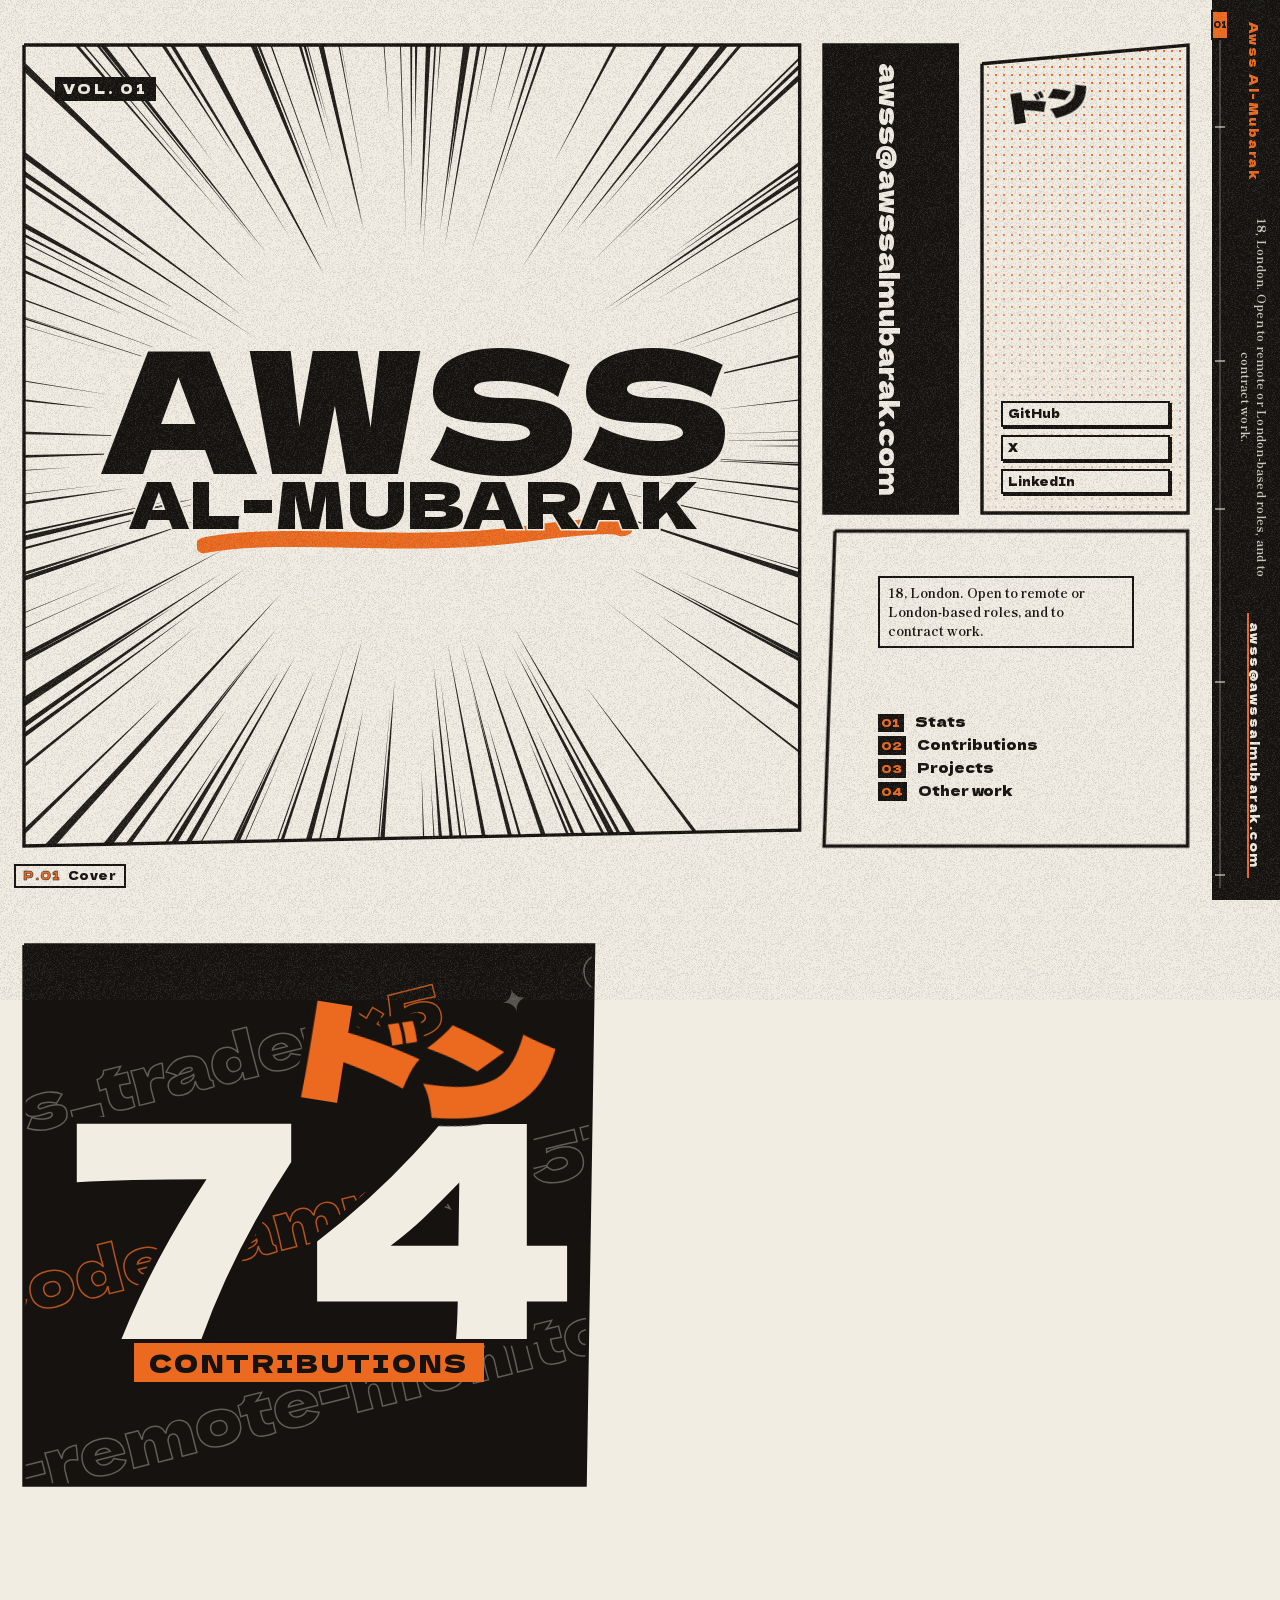
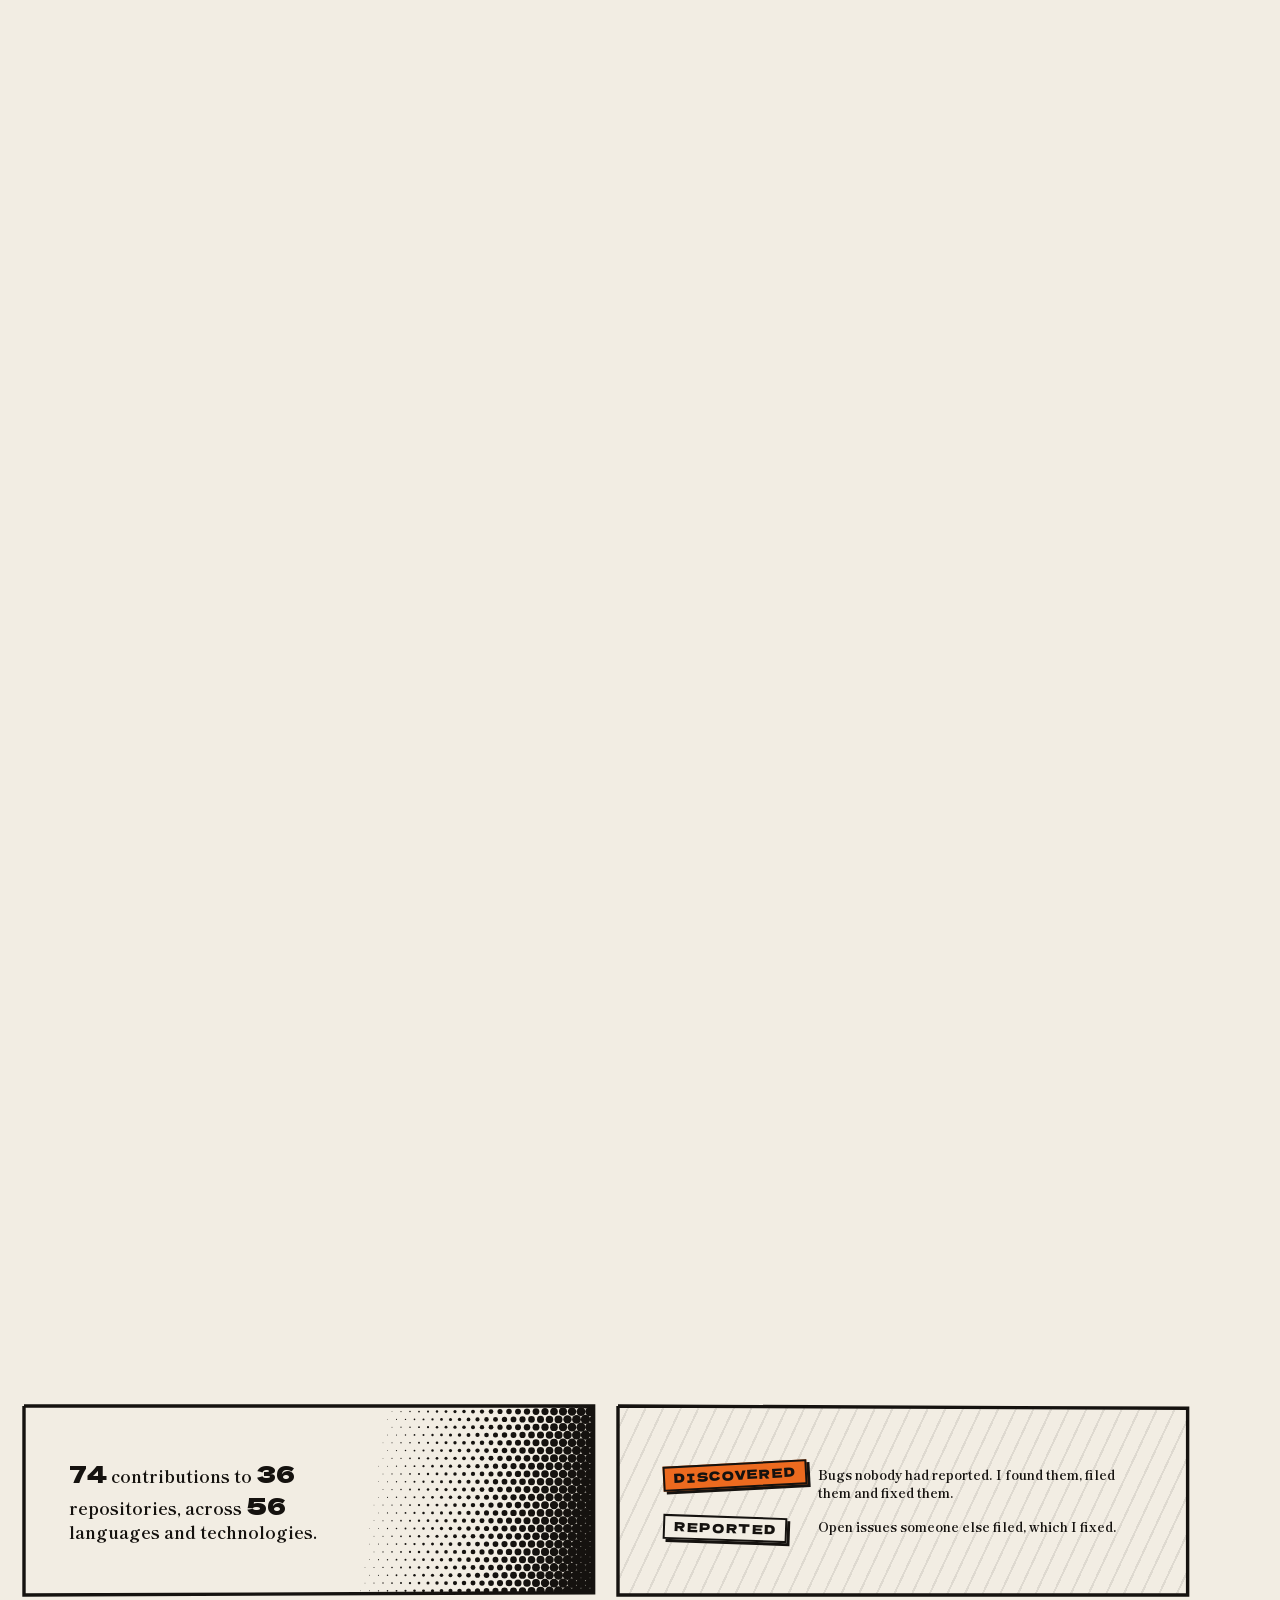
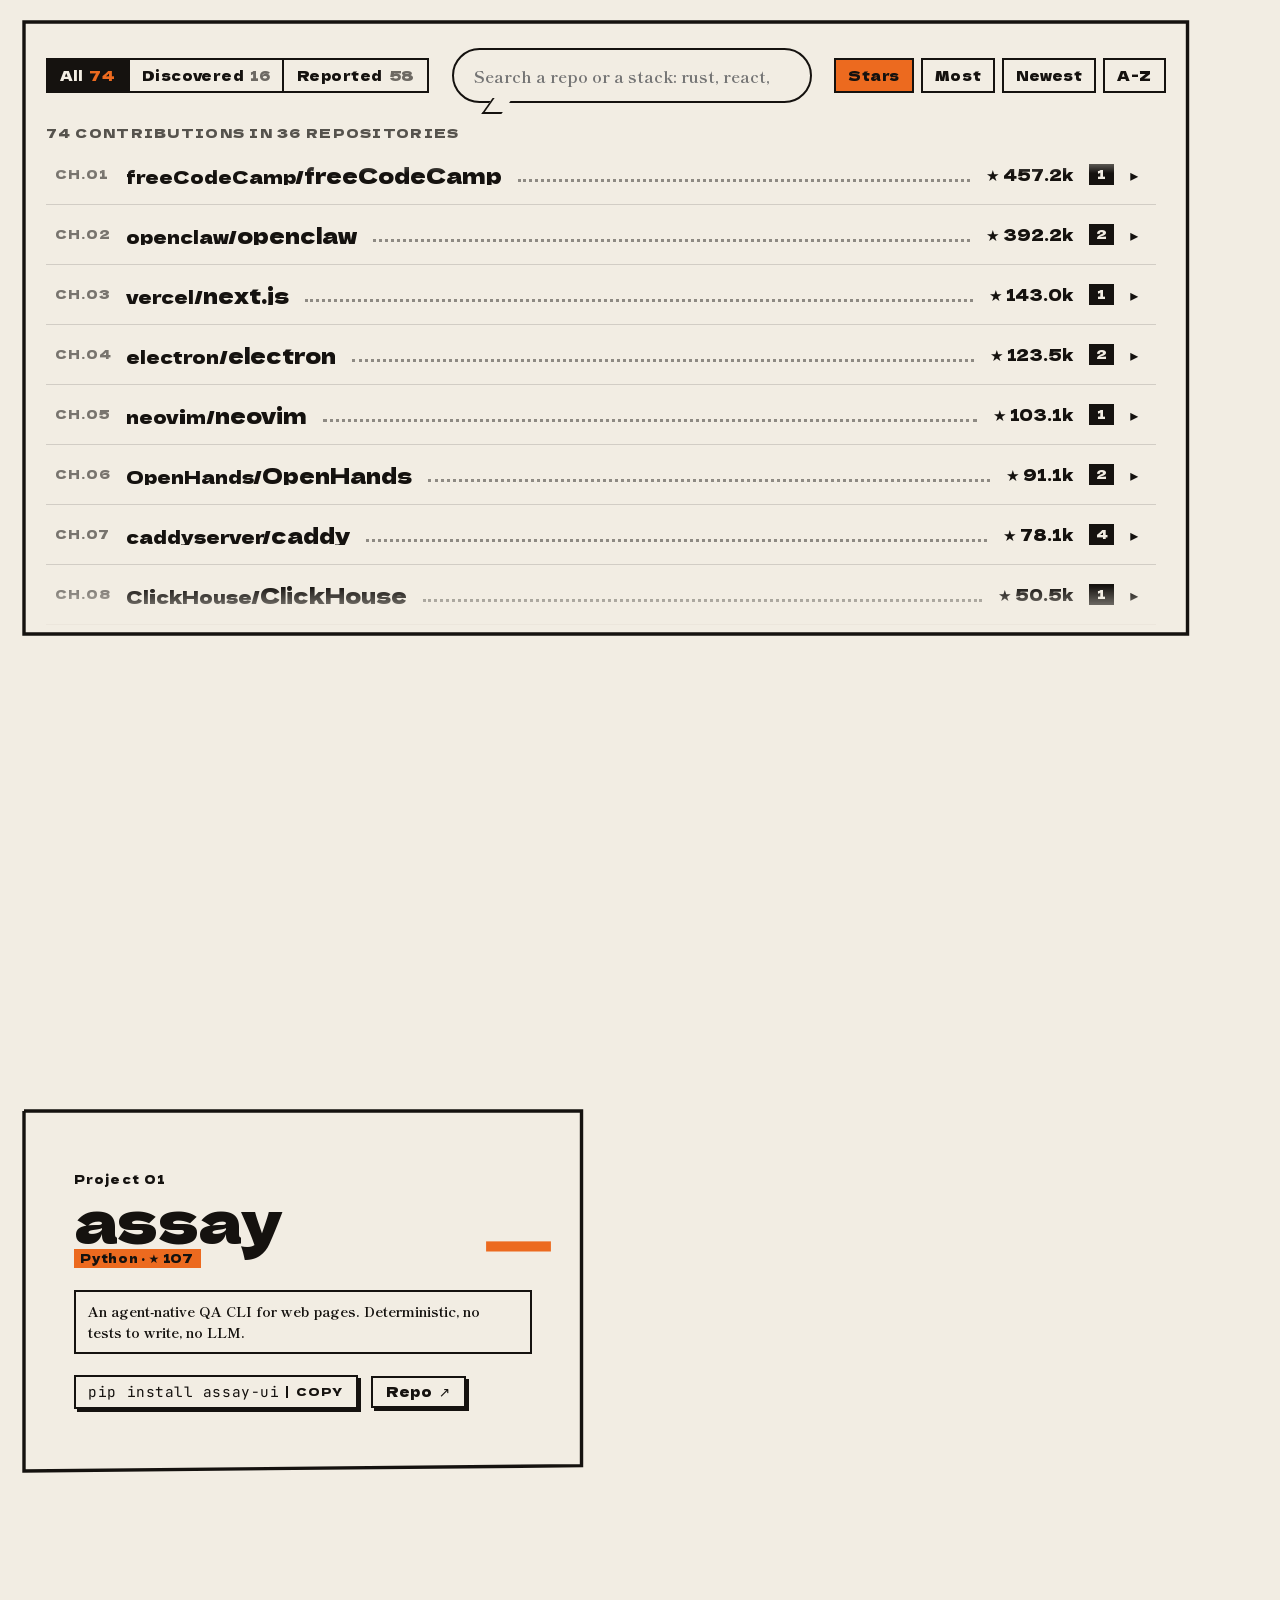
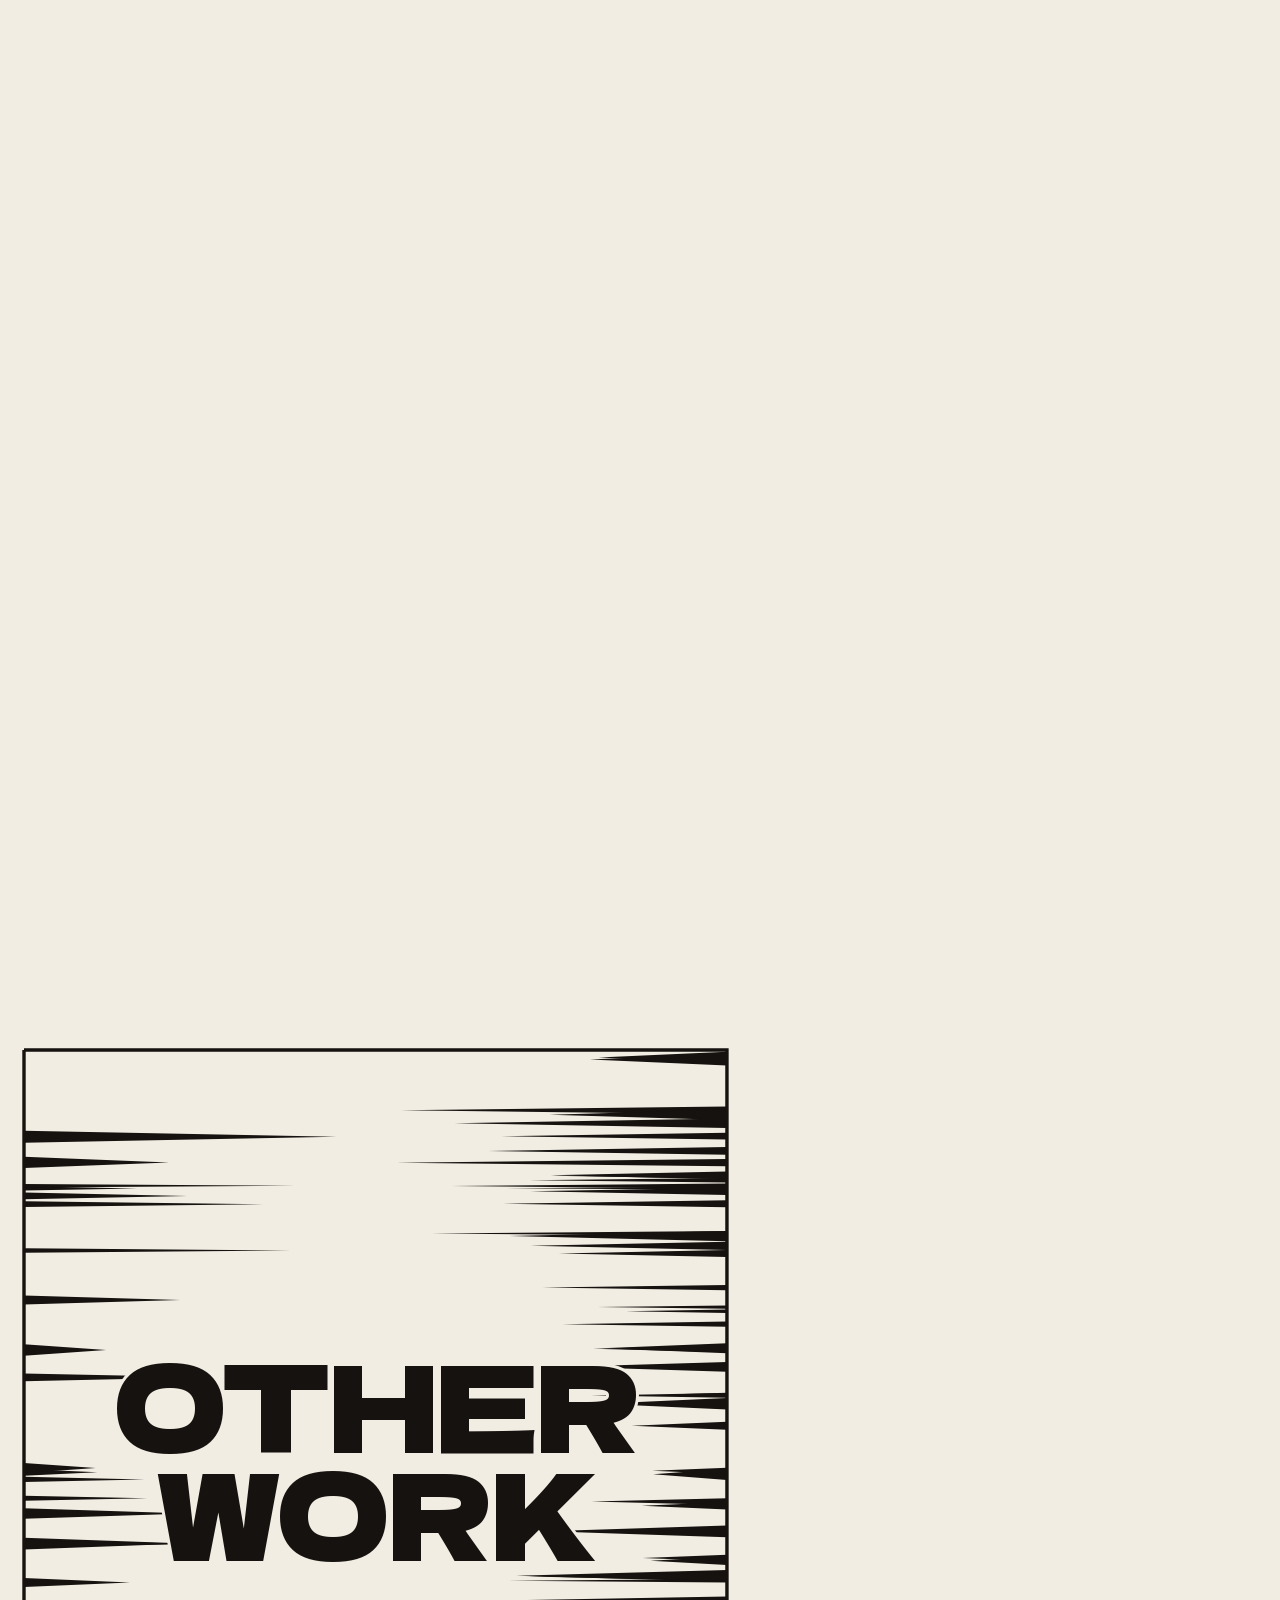
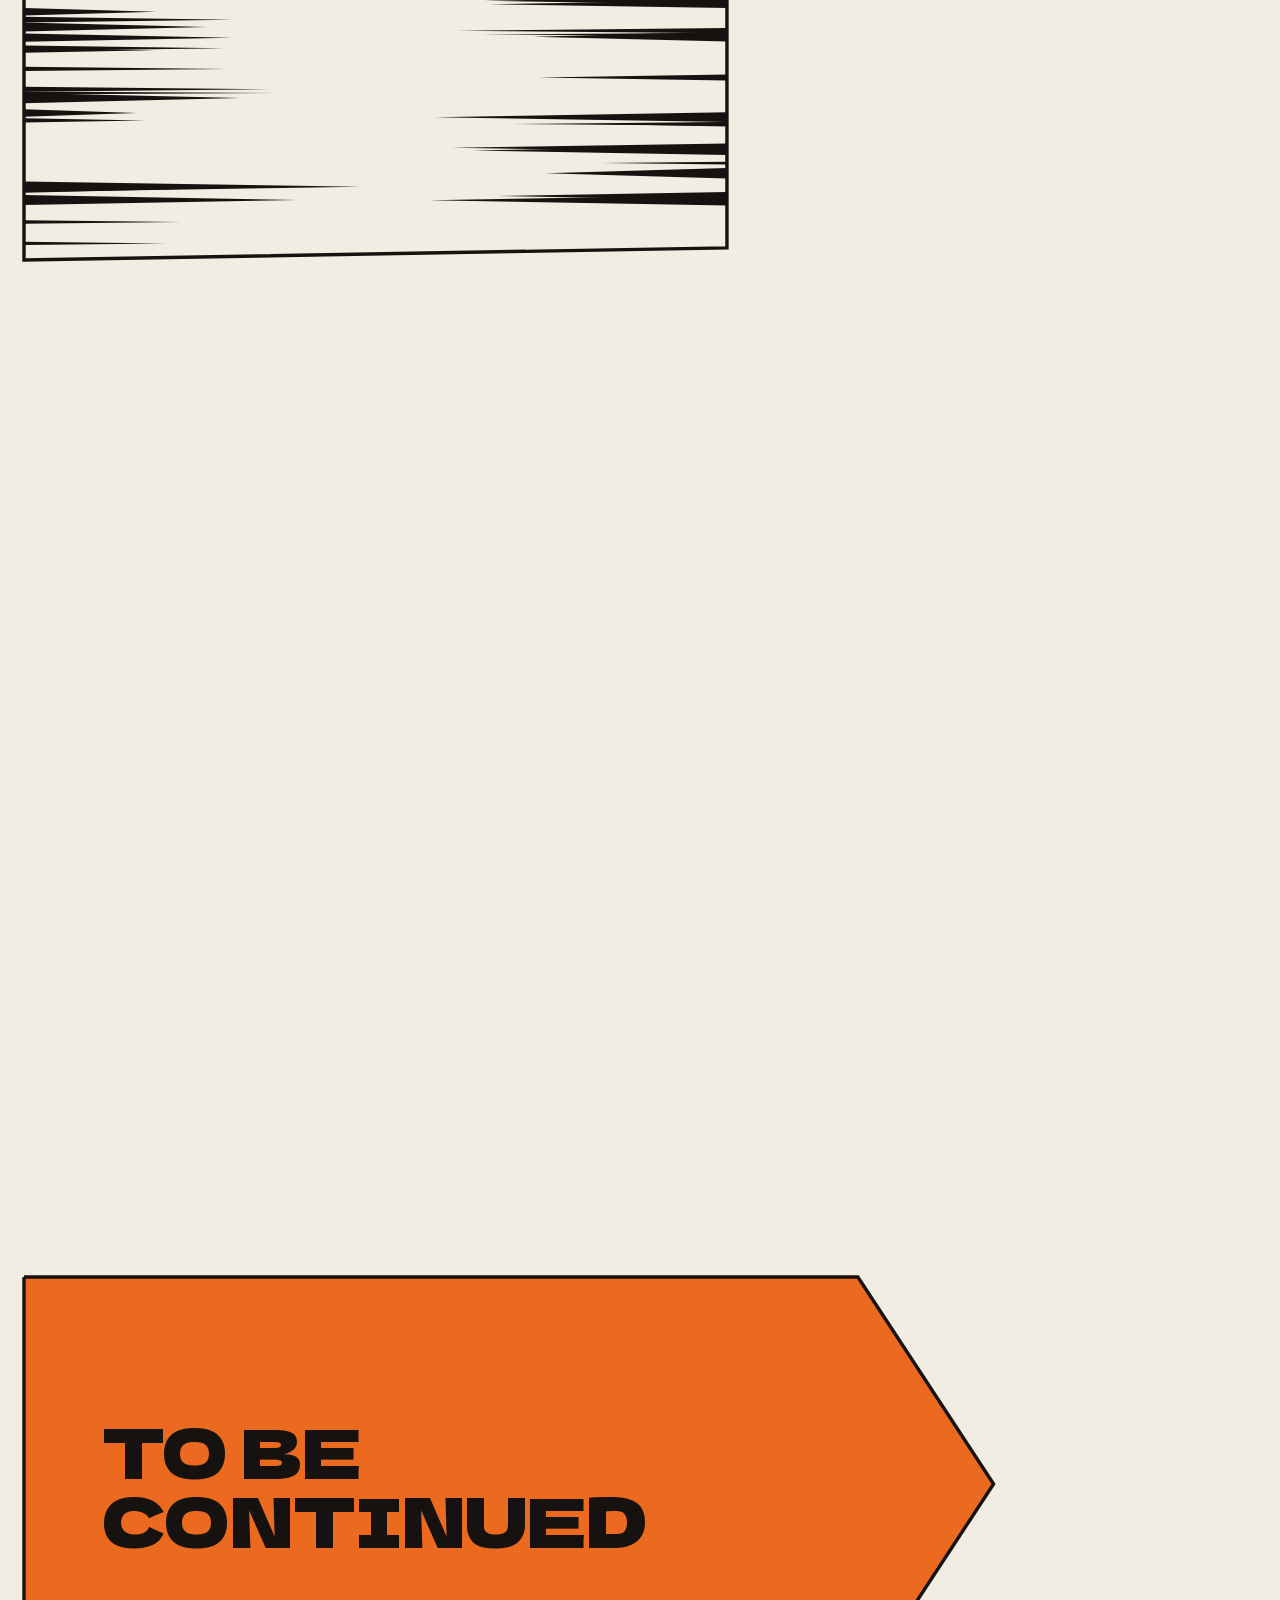
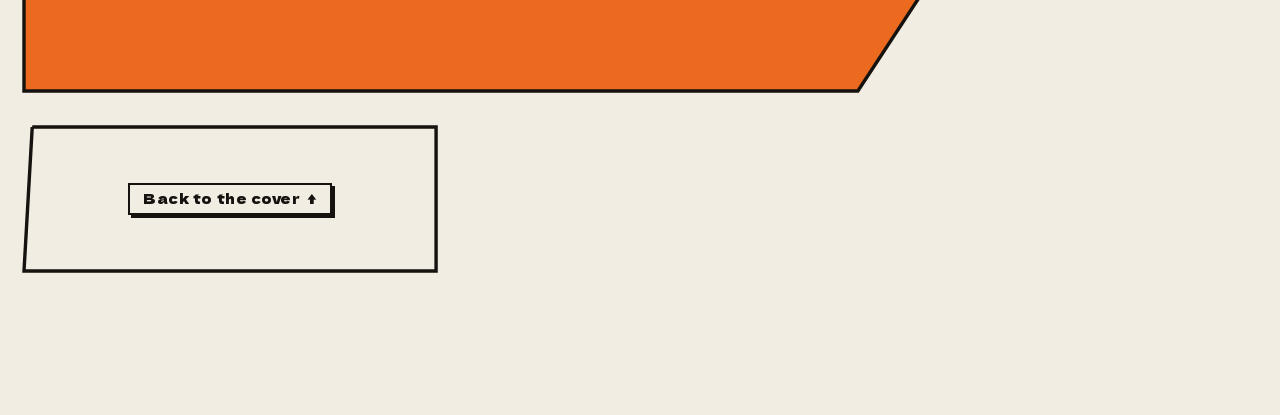
==== index.html @ dc33f211 "Blinking cursor on assay" ====
<!doctype html>
<html lang="en">
<head>
  <meta charset="utf-8">
  <meta name="viewport" content="width=device-width, initial-scale=1, viewport-fit=cover">
  <title>Awss Al-Mubarak</title>
  <meta name="description" content="Awss Al-Mubarak. Open source contributions, projects and security research.">
  <meta name="theme-color" content="#15120f">
  <link rel="canonical" href="https://awssalmubarak.com/">
  <link rel="icon" href="/favicon.ico" sizes="48x48">
  <link rel="icon" href="/favicon-32.png" type="image/png" sizes="32x32">
  <link rel="apple-touch-icon" href="/apple-touch-icon.png">

  <meta property="og:type" content="website">
  <meta property="og:site_name" content="Awss Al-Mubarak">
  <meta property="og:title" content="Awss Al-Mubarak">
  <meta property="og:description" content="Open source contributions, projects and security research.">
  <meta property="og:url" content="https://awssalmubarak.com/">
  <meta property="og:image" content="https://awssalmubarak.com/og.png">
  <meta property="og:image:width" content="1200">
  <meta property="og:image:height" content="630">
  <meta property="og:image:alt" content="awssalmubarak.com">
  <meta name="twitter:card" content="summary_large_image">
  <meta name="twitter:site" content="@awss1i">
  <meta name="twitter:image" content="https://awssalmubarak.com/og.png">
  <script type="module" crossorigin src="/assets/index-DuWD6K93.js"></script>
  <link rel="stylesheet" crossorigin href="/assets/index-CQJOPuZ2.css">
</head>
<body>
  <noscript><div class="fallback">
    <h1>Awss Al-Mubarak</h1>
    <p>18, London. Open to remote or London-based roles, and to contract work.</p>
    <p><a href="mailto:awss@awssalmubarak.com">awss@awssalmubarak.com</a> · <a href="https://github.com/awss1i">GitHub</a> · <a href="https://x.com/awss1i">X</a> · <a href="https://www.linkedin.com/in/awss-al-mubarak-5a6187437/">LinkedIn</a></p>
    <h2>Contributions</h2>
    <p>74 contributions to 36 repositories, across 56 languages and technologies. 16 were bugs I discovered, and 58 fixed issues someone else reported.</p>
    <ul><li><a href="https://github.com/freeCodeCamp/freeCodeCamp">freeCodeCamp/freeCodeCamp</a>: <a href="https://github.com/freeCodeCamp/freeCodeCamp/pull/70546">#70546</a></li><li><a href="https://github.com/openclaw/openclaw">openclaw/openclaw</a>: <a href="https://github.com/openclaw/openclaw/pull/151152">#151152</a>, <a href="https://github.com/openclaw/openclaw/pull/151672">#151672</a></li><li><a href="https://github.com/vercel/next.js">vercel/next.js</a>: <a href="https://github.com/vercel/next.js/pull/99916">#99916</a></li><li><a href="https://github.com/electron/electron">electron/electron</a>: <a href="https://github.com/electron/electron/pull/55085">#55085</a>, <a href="https://github.com/electron/electron/pull/54655">#54655</a></li><li><a href="https://github.com/neovim/neovim">neovim/neovim</a>: <a href="https://github.com/neovim/neovim/pull/42301">#42301</a></li><li><a href="https://github.com/OpenHands/OpenHands">OpenHands/OpenHands</a>: <a href="https://github.com/OpenHands/OpenHands/pull/18144">#18144</a>, <a href="https://github.com/OpenHands/OpenHands/pull/18020">#18020</a></li><li><a href="https://github.com/caddyserver/caddy">caddyserver/caddy</a>: <a href="https://github.com/caddyserver/caddy/pull/8251">#8251</a>, <a href="https://github.com/caddyserver/caddy/pull/8249">#8249</a>, <a href="https://github.com/caddyserver/caddy/pull/8156">#8156</a>, <a href="https://github.com/caddyserver/caddy/pull/8152">#8152</a></li><li><a href="https://github.com/ClickHouse/ClickHouse">ClickHouse/ClickHouse</a>: <a href="https://github.com/ClickHouse/ClickHouse/pull/124767">#124767</a></li><li><a href="https://github.com/Homebrew/brew">Homebrew/brew</a>: <a href="https://github.com/Homebrew/brew/pull/24078">#24078</a></li><li><a href="https://github.com/psf/black">psf/black</a>: <a href="https://github.com/psf/black/pull/5521">#5521</a></li><li><a href="https://github.com/nautechsystems/nautilus_trader">nautechsystems/nautilus_trader</a>: <a href="https://github.com/nautechsystems/nautilus_trader/pull/5357">#5357</a>, <a href="https://github.com/nautechsystems/nautilus_trader/pull/5234">#5234</a>, <a href="https://github.com/nautechsystems/nautilus_trader/pull/5248">#5248</a>, <a href="https://github.com/nautechsystems/nautilus_trader/pull/5171">#5171</a>, <a href="https://github.com/nautechsystems/nautilus_trader/commit/6137deb7a65fba75158cba89b0f359a33b205298">6137deb</a></li><li><a href="https://github.com/ente/ente">ente/ente</a>: <a href="https://github.com/ente/ente/pull/13323">#13323</a>, <a href="https://github.com/ente/ente/pull/13069">#13069</a></li><li><a href="https://github.com/manaflow-ai/cmux">manaflow-ai/cmux</a>: <a href="https://github.com/manaflow-ai/cmux/pull/19488">#19488</a></li><li><a href="https://github.com/Devolutions/UniGetUI">Devolutions/UniGetUI</a>: <a href="https://github.com/Devolutions/UniGetUI/pull/5540">#5540</a>, <a href="https://github.com/Devolutions/UniGetUI/pull/5433">#5433</a>, <a href="https://github.com/Devolutions/UniGetUI/pull/5418">#5418</a>, <a href="https://github.com/Devolutions/UniGetUI/pull/5416">#5416</a></li><li><a href="https://github.com/matomo-org/matomo">matomo-org/matomo</a>: <a href="https://github.com/matomo-org/matomo/pull/25532">#25532</a></li><li><a href="https://github.com/lichess-org/lila">lichess-org/lila</a>: <a href="https://github.com/lichess-org/lila/pull/21962">#21962</a>, <a href="https://github.com/lichess-org/lila/pull/21889">#21889</a></li><li><a href="https://github.com/termux/termux-packages">termux/termux-packages</a>: <a href="https://github.com/termux/termux-packages/pull/31826">#31826</a></li><li><a href="https://github.com/raspberrypi/linux">raspberrypi/linux</a>: <a href="https://github.com/raspberrypi/linux/pull/7686">#7686</a></li><li><a href="https://github.com/nasa/fprime">nasa/fprime</a>: <a href="https://github.com/nasa/fprime/pull/6106">#6106</a></li><li><a href="https://github.com/WordPress/gutenberg">WordPress/gutenberg</a>: <a href="https://github.com/WordPress/gutenberg/pull/84554">#84554</a>, <a href="https://github.com/WordPress/gutenberg/pull/84556">#84556</a>, <a href="https://github.com/WordPress/gutenberg/pull/84533">#84533</a></li><li><a href="https://github.com/kornia/kornia">kornia/kornia</a>: <a href="https://github.com/kornia/kornia/pull/5374">#5374</a>, <a href="https://github.com/kornia/kornia/pull/5277">#5277</a>, <a href="https://github.com/kornia/kornia/pull/5100">#5100</a>, <a href="https://github.com/kornia/kornia/pull/4628">#4628</a></li><li><a href="https://github.com/foundry-rs/foundry">foundry-rs/foundry</a>: <a href="https://github.com/foundry-rs/foundry/pull/17484">#17484</a>, <a href="https://github.com/foundry-rs/foundry/pull/17383">#17383</a>, <a href="https://github.com/foundry-rs/foundry/pull/17242">#17242</a></li><li><a href="https://github.com/mvschwarz/openrig">mvschwarz/openrig</a>: <a href="https://github.com/mvschwarz/openrig/pull/817">#817</a></li><li><a href="https://github.com/glpi-project/glpi">glpi-project/glpi</a>: <a href="https://github.com/glpi-project/glpi/pull/25674">#25674</a>, <a href="https://github.com/glpi-project/glpi/pull/25546">#25546</a>, <a href="https://github.com/glpi-project/glpi/pull/25544">#25544</a></li><li><a href="https://github.com/astropy/astropy">astropy/astropy</a>: <a href="https://github.com/astropy/astropy/pull/20514">#20514</a></li><li><a href="https://github.com/tronprotocol/java-tron">tronprotocol/java-tron</a>: <a href="https://github.com/tronprotocol/java-tron/pull/7045">#7045</a></li><li><a href="https://github.com/rlaope/oh-my-hermes">rlaope/oh-my-hermes</a>: <a href="https://github.com/rlaope/oh-my-hermes/pull/1957">#1957</a>, <a href="https://github.com/rlaope/oh-my-hermes/pull/1601">#1601</a></li><li><a href="https://github.com/nightscout/cgm-remote-monitor">nightscout/cgm-remote-monitor</a>: <a href="https://github.com/nightscout/cgm-remote-monitor/pull/8808">#8808</a>, <a href="https://github.com/nightscout/cgm-remote-monitor/pull/8816">#8816</a>, <a href="https://github.com/nightscout/cgm-remote-monitor/pull/8815">#8815</a>, <a href="https://github.com/nightscout/cgm-remote-monitor/pull/8790">#8790</a>, <a href="https://github.com/nightscout/cgm-remote-monitor/pull/8788">#8788</a></li><li><a href="https://github.com/ScoopInstaller/Main">ScoopInstaller/Main</a>: <a href="https://github.com/ScoopInstaller/Main/pull/8636">#8636</a></li><li><a href="https://github.com/rusefi/rusefi">rusefi/rusefi</a>: <a href="https://github.com/rusefi/rusefi/pull/10399">#10399</a>, <a href="https://github.com/rusefi/rusefi/pull/10395">#10395</a></li><li><a href="https://github.com/openfoodfacts/openfoodfacts-server">openfoodfacts/openfoodfacts-server</a>: <a href="https://github.com/openfoodfacts/openfoodfacts-server/pull/14866">#14866</a>, <a href="https://github.com/openfoodfacts/openfoodfacts-server/pull/14760">#14760</a></li><li><a href="https://github.com/openboxes/openboxes">openboxes/openboxes</a>: <a href="https://github.com/openboxes/openboxes/pull/6223">#6223</a>, <a href="https://github.com/openboxes/openboxes/pull/6215">#6215</a></li><li><a href="https://github.com/gotempsh/temps">gotempsh/temps</a>: <a href="https://github.com/gotempsh/temps/pull/1180">#1180</a>, <a href="https://github.com/gotempsh/temps/pull/1025">#1025</a></li><li><a href="https://github.com/cubrid-lab/cubrid-cookbook-python">cubrid-lab/cubrid-cookbook-python</a>: <a href="https://github.com/cubrid-lab/cubrid-cookbook-python/pull/141">#141</a>, <a href="https://github.com/cubrid-lab/cubrid-cookbook-python/pull/132">#132</a>, <a href="https://github.com/cubrid-lab/cubrid-cookbook-python/pull/134">#134</a></li><li><a href="https://github.com/publishpress/publishpress-capabilities">publishpress/publishpress-capabilities</a>: <a href="https://github.com/publishpress/publishpress-capabilities/pull/1870">#1870</a></li><li><a href="https://github.com/yeongseon/azure-functions-validation-python">yeongseon/azure-functions-validation-python</a>: <a href="https://github.com/yeongseon/azure-functions-validation-python/pull/524">#524</a>, <a href="https://github.com/yeongseon/azure-functions-validation-python/pull/528">#528</a>, <a href="https://github.com/yeongseon/azure-functions-validation-python/pull/526">#526</a>, <a href="https://github.com/yeongseon/azure-functions-validation-python/pull/522">#522</a></li></ul>
    <h2>Projects</h2>
    <ul><li><a href="https://github.com/awss1i/assay">assay</a>: An agent-native QA CLI for web pages. Deterministic, no tests to write, no LLM.</li></ul>
    <h2>Other work</h2>
    <ul><li><a href="https://bugcrowd.com/h/awss1i">Active security researcher on Bugcrowd</a></li></ul>
  </div></noscript>
  <main id="chapter"></main>
</body>
</html>
---- assets/index-CQJOPuZ2.css ----
@font-face{font-family:Dela Gothic One;font-style:normal;font-display:swap;font-weight:400;src:url(/assets/dela-gothic-one-latin-400-normal-AgyGD05y.woff2)format("woff2"),url(/assets/dela-gothic-one-latin-400-normal-qxqiosUh.woff)format("woff")}@font-face{font-family:Zen Kaku Gothic New;font-style:normal;font-display:swap;font-weight:400;src:url(/assets/zen-kaku-gothic-new-latin-400-normal-BEdayliK.woff2)format("woff2"),url(/assets/zen-kaku-gothic-new-latin-400-normal-CPSmNJAU.woff)format("woff")}@font-face{font-family:Zen Kaku Gothic New;font-style:normal;font-display:swap;font-weight:700;src:url(/assets/zen-kaku-gothic-new-latin-700-normal-Dgv0FPyh.woff2)format("woff2"),url(/assets/zen-kaku-gothic-new-latin-700-normal-zPVyND5l.woff)format("woff")}@font-face{font-family:Shippori Mincho B1;font-style:normal;font-display:swap;font-weight:700;src:url(/assets/shippori-mincho-b1-latin-700-normal-BA8lGpy2.woff2)format("woff2"),url(/assets/shippori-mincho-b1-latin-700-normal-DtgeO8QJ.woff)format("woff")}@font-face{font-family:JetBrains Mono;font-style:normal;font-display:swap;font-weight:400;src:url(/assets/jetbrains-mono-latin-400-normal-V6pRDFza.woff2)format("woff2"),url(/assets/jetbrains-mono-latin-400-normal-6-qcROiO.woff)format("woff")}@font-face{font-family:Dela Gothic One;font-style:normal;font-weight:400;font-display:swap;src:url([data-uri])format("woff");unicode-range:U+30??,U+FF00-FFEF}:root{--paper:#f2ede3;--paper-2:#e7e0d2;--ink:#15120f;--accent:#ec6a1f;--stroke:3.4px;--margin-w:68px;--mx:0;--my:0;--display:"Dela Gothic One", "Zen Kaku Gothic New", system-ui, sans-serif;--body:"Zen Kaku Gothic New", system-ui, sans-serif;--caption:"Shippori Mincho B1", Georgia, serif;--mono:"JetBrains Mono", ui-monospace, monospace;--pop:cubic-bezier(.2, 1.5, .35, 1);--ink-on:cubic-bezier(.65, 0, .2, 1)}*{box-sizing:border-box}html{background:var(--paper);color:var(--ink);scrollbar-width:thin;scrollbar-color:var(--ink) transparent}body{font:16px/1.5 var(--body);-webkit-font-smoothing:antialiased;margin:0;overflow-x:hidden}::selection{background:var(--accent);color:var(--ink)}a{color:inherit}body:before{content:"";z-index:50;pointer-events:none;background-image:var(--grain);animation:.6s step-end infinite grain;position:fixed;inset:-100px}@keyframes grain{0%{transform:translate(0)}25%{transform:translate(-37px,22px)}50%{transform:translate(19px,-41px)}75%{transform:translate(-12px,-18px)}}.visually-hidden{clip-path:inset(50%);white-space:nowrap;width:1px;height:1px;position:absolute;overflow:hidden}#chapter{padding-right:var(--margin-w)}.free{height:100svh;position:relative}.free.short{height:62svh}.stage-wrap,.beat[style*=--len]{height:var(--len)}.stage{height:100svh;position:sticky;top:0;overflow:hidden}.panel{left:calc(var(--x) * 1%);top:calc(var(--y) * 1%);width:calc(var(--w) * 1%);height:calc(var(--h) * 1%);transition:transform .5s var(--pop);position:absolute}.fill{clip-path:polygon(var(--clip));background:var(--paper);opacity:0;transition:opacity .3s .18s, transform .7s .12s var(--pop);position:absolute;inset:0;overflow:hidden;transform:translateY(14px)scale(.985);container-type:size}.panel.in .fill{opacity:1;transform:none}.frame{pointer-events:none;width:100%;height:100%;position:absolute;inset:0;overflow:visible}.frame path{fill:none;stroke:var(--ink);stroke-width:var(--stroke);stroke-linejoin:miter;vector-effect:non-scaling-stroke;stroke-dasharray:var(--len) var(--len);stroke-dashoffset:var(--len);transition:stroke-dashoffset .75s var(--ink-on)}.panel.in .frame path{stroke-dashoffset:0}.frame .narrow{display:none}@media (hover:hover){.panel.in:hover{transform:translate(-3px,-4px)rotate(-.25deg)}}.stage .depth,.free .depth{transform:translateY(calc((var(--p,.5) - .5) * -36px))}.free .panel{translate:0 calc((var(--p,.5) - .5) * var(--drift,0px))}.free .panel:nth-child(4n+1){--drift:-46px}.free .panel:nth-child(4n+2){--drift:54px}.free .panel:nth-child(4n+3){--drift:-24px}.free .panel:nth-child(4n+4){--drift:34px}.ink .fill{background:var(--ink);color:var(--paper)}.accent .fill{background:var(--accent)}.tone .fill:before{content:"";background-image:radial-gradient(circle, var(--dot,var(--ink)) 1px, transparent 1.45px);transform:translate(calc(var(--mx) * 9px), calc(var(--my) * 9px));-webkit-mask-image:linear-gradient(var(--tone-dir,165deg), #000 0%, #0000008c 35%, transparent 72%);mask-image:linear-gradient(var(--tone-dir,165deg), #000 0%, #0000008c 35%, transparent 72%);opacity:.85;background-size:7px 7px;position:absolute;inset:-30px}.accent-tone .fill:before{--dot:var(--accent);opacity:1;background-size:8px 8px;-webkit-mask-image:linear-gradient(200deg,#000 10%,#000000b3 50%,#0003 100%);mask-image:linear-gradient(200deg,#000 10%,#000000b3 50%,#0003 100%)}.hatch .fill:before{content:"";transform:translate(calc(var(--mx) * -10px), 0);background:repeating-linear-gradient(115deg,#0000 0 14px,#15120f17 14px 16px);position:absolute;inset:-40px}.focus{width:100%;height:100%;position:absolute;inset:0}.letter{font:400 1em/.9 var(--display);letter-spacing:-.01em;margin:0}.sfx{z-index:3;font:400 clamp(34px, 24cqmin, 150px)/1 var(--display);color:var(--ink);-webkit-text-stroke:.12em var(--paper);paint-order:stroke fill;white-space:nowrap;transform:rotate(var(--r,0deg)) scale(0);pointer-events:none;position:absolute}.panel.in .sfx{animation:pop .5s .35s var(--pop) both, boil .45s steps(1) .85s infinite}.ink .sfx{color:var(--paper);-webkit-text-stroke-color:var(--ink)}.accent .sfx,.accent-tone .sfx{color:var(--ink);-webkit-text-stroke-color:var(--paper)}@keyframes pop{0%{transform:rotate(var(--r)) scale(.2);opacity:0}60%{transform:rotate(var(--r)) scale(1.18);opacity:1}to{transform:rotate(var(--r)) scale(1)}}@keyframes boil{0%{transform:rotate(var(--r)) translate(0, 0)}33%{transform:rotate(calc(var(--r) + .7deg)) translate(.6px, -.5px)}66%{transform:rotate(calc(var(--r) - .5deg)) translate(-.5px, .6px)}}.caption{z-index:2;background:var(--paper);border:2.5px solid var(--ink);font:700 1em/1.45 var(--caption);margin:0;padding:.7em .9em;position:relative}.label{font:400 .8rem/1 var(--display);letter-spacing:.14em;text-transform:uppercase;display:inline-block}.kind{font:400 .78rem/1 var(--display);letter-spacing:.08em;text-transform:uppercase;border:2px solid var(--ink);white-space:nowrap;padding:.3em .7em .35em;display:inline-block}.kind-discovered{background:var(--accent)}.kind-reported{background:var(--paper)}.btn,.install{font:400 .85rem/1 var(--display);letter-spacing:.04em;color:var(--ink);background:var(--paper);border:2.5px solid var(--ink);cursor:pointer;box-shadow:3px 3px 0 var(--ink);align-items:center;gap:.5em;padding:.55em .95em;text-decoration:none;transition:transform .15s,box-shadow .15s,background .15s;display:inline-flex}.btn:hover,.install:hover{box-shadow:5px 5px 0 var(--ink);background:var(--accent);transform:translate(-2px,-2px)}.btn:active,.install:active{box-shadow:1px 1px 0 var(--ink);transform:translate(2px,2px)}.btn i,.pr-link i{font-style:normal}:focus-visible{outline:3px solid var(--accent);outline-offset:3px}.title .fill{align-content:center;padding:6cqw;display:grid}.title .focus{opacity:.95}.vol{font:400 clamp(11px, 2.2cqw, 20px)/1 var(--display);letter-spacing:.2em;background:var(--ink);color:var(--paper);padding:.35em .6em;position:absolute;top:5cqh;left:5cqw}.name{z-index:2;text-align:center;justify-items:center;margin:0;display:grid;position:relative}.name span{font-family:var(--display);color:var(--ink);-webkit-text-stroke:.05em var(--paper);paint-order:stroke fill;font-weight:400;line-height:.86;display:block}.name .l1{letter-spacing:-.02em;font-size:min(27cqw,46cqh)}.name .l2{letter-spacing:.01em;font-size:min(10.4cqw,18cqh)}.title.in .name .l1{animation:slam .55s .55s var(--pop) both}.title.in .name .l2{animation:slam .55s .75s var(--pop) both}@keyframes slam{0%{opacity:0;transform:scale(2.4)rotate(-6deg)}55%{opacity:1;transform:scale(.94)rotate(1deg)}to{transform:none}}.brush{z-index:1;justify-self:center;width:70cqw;height:7cqh;margin-top:-2cqh;position:relative}.brush path{fill:none;stroke:var(--accent);stroke-width:14px;stroke-linecap:round;stroke-dasharray:1;stroke-dashoffset:1px}.title.in .brush path{animation:brush .6s 1.1s var(--ink-on) forwards}.still .brush path{stroke-dashoffset:0}@keyframes brush{to{stroke-dashoffset:0}}.vertical .fill{place-items:center;display:grid}.vmail{writing-mode:vertical-rl;font:400 min(56cqw, calc(94cqh / (var(--n) * .74)))/1 var(--display);color:var(--paper);white-space:nowrap;text-decoration:none;transition:color .15s}.vmail:hover{color:var(--accent)}.socials .fill{align-content:end;padding:9%;display:grid}.socials .links{z-index:2;gap:.7rem;display:grid;position:relative}.socials .btn{justify-content:space-between}@container (width<=210px){.socials .links{gap:.5rem}.socials .btn{letter-spacing:0;box-shadow:2px 2px 0 var(--ink);gap:.3em;padding:.45em .5em;font-size:.72rem}.socials .btn i{display:none}}@container (height<=240px){.lead .cue{display:none}.lead .caption{padding:.45em .65em}}@container (height<=190px){.lead .caption{padding:.35em .55em;font-size:12px;line-height:1.3}.lead .toc{gap:0}.lead .toc a{font-size:12.5px;line-height:1.25}}.lead .fill{align-content:space-between;gap:2cqh;padding:5cqmin 6cqmin;display:grid}.lead .caption{font-size:clamp(13px,4.6cqmin,18px)}.toc{gap:.25em;display:grid}.toc a{width:max-content;font:400 clamp(14px, 5.8cqmin, 24px)/1.2 var(--display);align-items:baseline;gap:.8em;text-decoration:none;transition:transform .15s,color .15s;display:flex}.toc b{min-width:2em;color:var(--accent);background:var(--ink);place-items:center;padding:.25em .3em;font-size:max(11px,.62em);font-weight:400;display:inline-grid}.toc a:hover{color:var(--accent);transform:translate(6px)}.cue{font:400 clamp(12px, 5cqmin, 18px)/1 var(--display);letter-spacing:.2em;justify-self:end;align-items:center;gap:.6em;display:inline-flex}.cue i{border-right:3px solid var(--ink);border-bottom:3px solid var(--ink);width:1.1em;height:1.1em;animation:1.1s ease-in-out infinite nudge;transform:rotate(45deg)}@keyframes nudge{50%{transform:translateY(6px)rotate(45deg)}}.tally .fill{place-items:center;display:grid}.tally .depth{z-index:2;text-align:center;justify-items:center;display:grid;position:relative}.big,.mid,.half b{font:400 1em/.85 var(--display);letter-spacing:-.03em;font-variant-numeric:tabular-nums;-webkit-text-stroke:.045em var(--paper);paint-order:stroke fill}.big{font-size:min(52cqw, 62cqh, calc(118cqw / var(--n,2)))}.mid{font-size:min(30cqw, 52cqh, calc(96cqw / var(--n,2)))}.unit{font:400 clamp(12px, 4.6cqmin, 30px)/1.1 var(--display);letter-spacing:.12em;text-transform:uppercase;margin-top:.3em}.num-a .big{color:var(--paper);-webkit-text-stroke-color:var(--ink)}.num-a .sfx{color:var(--accent)}.num-a .unit{background:var(--accent);color:var(--ink);padding:.25em .6em}.bands{align-content:space-evenly;display:grid;position:absolute;inset:-8% -40%;transform:rotate(-14deg)}.band{overflow:hidden}.track{width:max-content;font:400 12cqh/1.15 var(--display);white-space:nowrap;align-items:baseline;gap:.9em;padding-right:.9em;animation:140s linear infinite paused band;display:flex}.band:nth-child(2) .track{animation-duration:120s;animation-direction:reverse}.band:nth-child(3) .track{animation-duration:160s}.playing .track{animation-play-state:running}.track em,.track b{color:#0000;-webkit-text-stroke:1.5px #f2ede357;font-style:normal;font-weight:400}.track b,.band:nth-child(2) em{-webkit-text-stroke-color:#ec6a1fbf}.band:nth-child(2) b{-webkit-text-stroke-color:#f2ede357}.track i{color:#f2ede34d;font-size:.5em;font-style:normal}@keyframes band{to{transform:translate(-50%)}}.split .fill{grid-template-columns:1fr 1fr;place-items:stretch stretch}.half{align-content:center;justify-items:start;gap:.4em;padding:4cqh 4cqw;display:grid;position:relative}.half b{font-size:min(13cqw,40cqh)}.half p{max-width:36ch;font:700 clamp(12px, min(2cqw, 7.5cqh), 18px)/1.4 var(--caption);margin:0}.half .unit{font-size:clamp(12px,2.4cqw,24px)}.disc{background:var(--accent)}.rep{border-left:var(--stroke) solid var(--ink)}.panel.in .letter{animation:slam .6s .3s var(--pop) both}.shake{animation:.32s steps(2,end) both shake}@keyframes shake{0%{transform:translate(6px,-4px)}25%{transform:translate(-7px,3px)}50%{transform:translate(4px,5px)}75%{transform:translate(-3px,-4px)}to{transform:none}}.sum-panel .fill{align-content:center;padding:3cqmin 5cqmin;display:grid}.halftone{width:calc(100% + 20px);height:calc(100% + 20px);transform:translate(calc(var(--mx) * 6px), calc(var(--my) * 4px));position:absolute;top:-10px;left:-10px}.sum{z-index:2;max-width:60%;font:700 clamp(13px, min(3.6cqw, 13cqh), 30px)/1.3 var(--caption);margin:0;position:relative}.sum b{font:400 1.3em var(--display)}.defs-panel .fill{align-content:center;padding:3cqmin 5cqmin;display:grid}.defs{z-index:2;gap:.7rem;margin:0;display:grid;position:relative}.defs .kind{box-shadow:3px 3px 0 var(--ink);transform:rotate(-3deg)}.defs .kind-reported{transform:rotate(2deg)}.defs div{align-items:baseline;gap:1.2rem;display:flex}.defs dt{flex:none;width:8.5em}.defs dd{font:700 clamp(13px, min(2.5cqw, 10cqh), 18px)/1.4 var(--caption);margin:0}.list-panel .fill{flex-direction:column;padding:2.2cqmin 2.4cqmin 0;display:flex}.list-panel .ledger{flex:1;height:auto;min-height:0}.controls{flex-wrap:wrap;align-items:center;gap:.8rem 1.4rem;margin:.4rem 0 .6rem;display:flex}.tabs{display:flex}.tabs button,.sorts button{font:400 .85rem/1 var(--display);letter-spacing:.04em;color:var(--ink);background:var(--paper);border:2.5px solid var(--ink);cursor:pointer;padding:.65em .9em;transition:background .15s,transform .15s}.tabs button+button{border-left:0}.tabs button b{opacity:.6;margin-left:.5em;font-weight:400}.tabs [aria-selected=true]{background:var(--ink);color:var(--paper)}.tabs [aria-selected=true] b{color:var(--accent);opacity:1}.sorts{gap:.4rem;margin-left:auto;display:flex}.sorts [aria-pressed=true]{background:var(--accent)}.tabs button:hover,.sorts button:hover{transform:translateY(-2px)}.bubble{flex:280px;position:relative}.bubble input{width:100%;font:700 1rem/1 var(--caption);color:var(--ink);background:var(--paper);border:2.5px solid var(--ink);border-radius:999px;outline:none;padding:.85em 1.3em;transition:box-shadow .2s}.bubble input:focus{box-shadow:4px 4px 0 var(--accent)}.bubble:after{content:"";background:var(--paper);border-left:2.5px solid var(--ink);border-bottom:2.5px solid var(--ink);width:18px;height:14px;position:absolute;bottom:-11px;left:2.2em;transform:skew(-35deg)}.count{font:400 .8rem/1 var(--display);letter-spacing:.1em;text-transform:uppercase;opacity:.7;margin:.9rem 0 .3rem}.ledger{overscroll-behavior:contain;scrollbar-width:thin;scrollbar-color:var(--accent) #15120f1f;scrollbar-gutter:stable;height:min(68svh,720px);position:relative;overflow-y:auto;-webkit-mask-image:linear-gradient(#0000 0,#000 28px calc(100% - 48px),#0000 100%);mask-image:linear-gradient(#0000 0,#000 28px calc(100% - 48px),#0000 100%)}.ledger.idle{overflow-y:hidden}.ledger-content{transform-origin:50% 0;position:relative}.ledger .empty{text-align:center;font:400 clamp(20px, 3vw, 40px)/1.2 var(--display);position:absolute;inset:30% 0 auto}.row{align-items:center;gap:1rem;padding:0 .6rem;display:flex;position:absolute;top:0;left:0;right:0}.row-repo{cursor:pointer;border-bottom:1.5px solid #15120f24;height:60px}.row-repo:hover{background:#ec6a1f1f}.row-repo:hover .caret{color:var(--accent)}.ch{width:4.4em;font:400 .78rem/1 var(--display);letter-spacing:.08em;opacity:.55;flex:none}.rname{text-overflow:ellipsis;white-space:nowrap;max-width:58%;font:400 clamp(17px, 1.7vw, 24px)/1 var(--display);outline-offset:4px;flex:none;overflow:hidden}.dots{border-bottom:3px dotted #15120f73;flex:1;min-width:2rem;height:0;transform:translateY(6px)}.rstars{font:400 .95rem/1 var(--display);flex:none}.rcount{text-align:center;min-width:2em;font:400 .8rem/1 var(--display);background:var(--ink);color:var(--paper);flex:none;padding:.3em .5em}.caret{flex:none;width:1em;font-size:1rem;transition:color .15s}.row-entry{height:48px;font:400 .9rem/1.2 var(--body);background:#15120f09;padding-left:5.6rem}.row-entry .pr{font:400 .9rem/1 var(--mono);border-bottom:2px solid var(--accent);flex:none;text-decoration:none}.row-entry .pr:hover{background:var(--accent)}.when{width:5.5em;font:700 .85rem/1 var(--caption);opacity:.7;flex:none}.stack{text-overflow:ellipsis;white-space:nowrap;min-width:0;font:400 .85rem/1 var(--mono);opacity:.8;flex:1;overflow:hidden}.stack em{opacity:.7;font-style:normal}.impact{font:400 .75rem/1 var(--display);background:var(--ink);color:var(--accent);flex:none;padding:.3em .5em}.row-entry .kind{font-size:.66rem}.no{font:400 clamp(12px, 3.4cqmin, 20px)/1 var(--display);letter-spacing:.12em;align-items:baseline;gap:.8em;display:inline-flex}.proj .fill{align-content:center;gap:2.4cqh;padding:5cqmin 5.5cqmin;display:grid}.feats-panel .fill{align-content:center;padding:5cqmin 5.5cqmin;display:grid}.proj .depth{transform:translateY(calc(var(--p,0) * -14px));justify-items:start;display:grid}.cursor{font:400 50cqh/1 var(--mono);color:var(--accent);pointer-events:none;animation:1.1s step-end infinite blink;position:absolute;top:4cqh;right:5cqw}@keyframes blink{50%{opacity:0}}.pname{font:400 min(22cqw, 22cqh, calc(100cqw / var(--n)))/.92 var(--display);letter-spacing:-.02em;white-space:nowrap;margin:.1em 0 .05em}.meta{font:400 clamp(12px, 2.6cqmin, 18px)/1 var(--display);letter-spacing:.06em;background:var(--accent);padding:.3em .55em}.proj .caption{font-size:clamp(14px,5cqmin,26px)}.feats{counter-reset:f;gap:.55em;margin:0;padding:0;list-style:none;display:grid}.feats li{counter-increment:f;font:700 clamp(13px, 4.6cqmin, 21px)/1.4 var(--caption);border:2px solid var(--ink);background:var(--paper);opacity:0;padding:.55em .8em .55em 2.6em;position:relative;transform:translate(-18px)}.feats li:before{content:counter(f);font:400 1.1em/1 var(--display);color:var(--accent);-webkit-text-stroke:1px var(--ink);position:absolute;top:.45em;left:.6em}.feats-panel.in .feats li{animation:feat .5s calc(.5s + var(--i) * .1s) var(--pop) forwards}@keyframes feat{to{opacity:1;transform:none}}.acts{flex-wrap:wrap;align-items:center;gap:.8rem;display:flex}.install code{font:400 .9rem/1 var(--mono)}.install span{letter-spacing:.1em;text-transform:uppercase;border-left:2px solid;padding-left:.7em;font-size:.7rem}.install.copied{background:var(--accent)}.termp .fill{padding:5cqmin;overflow:hidden}.term{font:400 clamp(11px, min(2.25cqw, 1.85cqh), 17px)/1.6 var(--mono);white-space:pre;color:var(--paper-2);align-content:start;height:100%;display:grid;overflow:hidden;-webkit-mask-image:linear-gradient(#000 86%,#0000 99%);mask-image:linear-gradient(#000 86%,#0000 99%)}.tl{opacity:0;text-overflow:ellipsis;overflow:hidden}.tl.bad{color:var(--accent)}.tl.note{color:#b9b1a2}.termp.in .tl{animation:line 10ms calc(.4s + var(--i) * 70ms) forwards}.termp.in .tl:first-child{color:var(--paper)}@keyframes line{to{opacity:1}}.solo{z-index:2;place-items:center;height:100%;display:grid;position:relative}.lang{font:400 min(16cqw, 22cqh)/1 var(--display);text-transform:uppercase}.free.flow{height:var(--fh)}.work-title .fill{place-items:center;display:grid}.slam{z-index:2;text-align:center;font:400 min(17cqw, 34cqh, calc(150cqw / var(--n)))/.9 var(--display);letter-spacing:-.02em;color:var(--ink);-webkit-text-stroke:.05em var(--paper);paint-order:stroke fill;justify-items:center;margin:0;display:grid;position:relative}.slam span,.cat span{display:block}.panel.in .slam span{animation:slam .55s calc(.45s + var(--i) * .2s) var(--pop) both}.work-cat .fill{place-items:center;display:grid}.cat{z-index:2;text-align:center;font:400 min(17.6cqh, calc(78.4cqw / var(--n)))/.9 var(--display);letter-spacing:-.01em;color:var(--paper);margin:0;position:relative}.cat-rows{align-content:space-evenly;display:grid;position:absolute;inset:-20% -30%;transform:rotate(-8deg)}.cat-rows span{font:400 9cqh/1 var(--display);color:#0000;-webkit-text-stroke:1px #f2ede333;white-space:nowrap;animation:30s linear infinite paused rows}.cat-rows.playing span{animation-play-state:running}.cat-rows span:nth-child(odd){animation-direction:reverse}.cat-rows span:nth-child(3),.cat-rows span:nth-child(6){-webkit-text-stroke-color:#ec6a1fe6}.cat-rows b{vertical-align:.25em;font-size:.6em;font-weight:400}@keyframes rows{to{transform:translate(-25%)}}.panel.in .cat span{animation:slam .5s calc(.35s + var(--i) * .15s) var(--pop) both}.work-item .fill{align-content:end;justify-items:start;gap:3cqh;padding:7cqmin;display:grid}.item{z-index:2;max-width:18ch;font:400 clamp(20px, min(8cqw, 13cqh), 60px)/1.05 var(--display);margin:0;position:relative}.work-item .caption{max-width:48ch;font-size:clamp(14px,3.4cqmin,20px)}.work-item .btn{z-index:2;position:relative}@container (width<=320px){.work-item .fill{padding:6cqmin 5cqmin}.item{font-size:clamp(17px,7cqw,40px)}.work-item .btn{letter-spacing:0;padding:.5em .6em;font-size:.72rem}}.tbc .fill{align-items:center;padding:0 16cqw 0 6cqw;display:grid}.tbc .letter{font-size:min(10cqw,30cqh);line-height:1}.back .fill{place-items:center;display:grid}.margin{z-index:40;width:var(--margin-w);writing-mode:vertical-rl;background:var(--ink);color:var(--paper);font:400 .78rem/1 var(--display);letter-spacing:.12em;flex-direction:row;align-items:center;gap:1.4rem;padding:1.4rem 0 1.4rem 16px;display:flex;position:fixed;top:0;bottom:0;right:0}.m-name{color:var(--accent)}.rail{top:0;bottom:0;right:calc(var(--margin-w) - 16px);z-index:41;cursor:pointer;touch-action:none;width:16px;position:fixed}.rail:focus-visible{outline-offset:-3px}.rail-line{background:#f2ede338;width:2px;position:absolute;top:12px;bottom:12px;left:7px}.tick{left:0;top:calc(12px + 13px + var(--t,0) * (100% - 24px - 26px) - 7px);cursor:pointer;background:0 0;border:0;place-items:center;width:16px;height:14px;padding:0;display:grid;position:absolute}.rail-ticks{position:absolute;inset:0}.tick b{background:var(--paper);opacity:.55;width:10px;height:2px;transition:width .2s,background .2s,opacity .2s}.tick.on b{background:var(--accent);opacity:1;width:14px}.tick span{font:400 .7rem/1 var(--display);letter-spacing:.06em;white-space:nowrap;color:var(--paper);background:var(--ink);opacity:0;pointer-events:none;transition:opacity .15s, transform .2s var(--pop);padding:.45em .7em;position:absolute;top:50%;right:24px;transform:translate(6px,-50%)}.tick:hover span,.tick:focus-visible span,.rail.dragging .tick.on span{opacity:1;transform:translateY(-50%)}.rail-thumb{background:var(--accent);width:14px;height:26px;color:var(--ink);font:400 8px/1 var(--display);cursor:grab;will-change:transform;box-shadow:0 0 0 2px var(--ink);place-items:center;display:grid;position:absolute;top:12px;left:1px}.rail.dragging .rail-thumb{cursor:grabbing}.rail.dragging,.rail.dragging~*{-webkit-user-select:none;user-select:none}@media (aspect-ratio>4/5){html{scrollbar-width:none}html::-webkit-scrollbar{display:none}}.m-line{text-align:center;min-height:0;font:700 .74rem/1.35 var(--caption);letter-spacing:.02em;opacity:.85;flex:1}.m-mail{border-left:2px solid var(--accent);padding:.7em 0;text-decoration:none}.m-mail:hover{color:var(--accent)}.folio{z-index:40;background:var(--paper);border:2px solid var(--ink);font:400 .72rem/1 var(--display);letter-spacing:.08em;pointer-events:none;align-items:baseline;gap:.6em;padding:.35em .6em;display:flex;position:fixed;bottom:12px;left:14px}.folio-n{color:var(--accent);-webkit-text-stroke:.5px var(--ink)}.folio.flip{animation:flip .4s var(--pop)}@keyframes flip{0%{transform:rotateX(90deg)}}.speed{z-index:45;pointer-events:none;width:100vw;height:100vh;position:fixed;inset:0}@media (aspect-ratio<=4/5){:root{--margin-w:0px;--stroke:3px}#chapter{padding-top:40px}.panel{left:calc(var(--nx) * 1%);top:calc(var(--ny) * 1%);width:calc(var(--nw) * 1%);height:calc(var(--nh) * 1%)}.fill{clip-path:polygon(var(--nclip))}.frame .wide{display:none}.frame .narrow{display:inline}.free{height:calc(100svh - 40px)}.stage{height:calc(100svh - 40px);top:40px}.free.short{height:46svh}.margin{writing-mode:horizontal-tb;flex-direction:row;gap:.8rem;width:auto;height:40px;padding:0 12px;font-size:.7rem;bottom:auto;left:0}.m-line,.rail{display:none}.margin{padding-left:12px}.m-name{flex:1}.m-mail{border-left:0;border-bottom:2px solid var(--accent);padding:.3em 0}.socials .fill{align-content:center;padding:4cqmin 5cqmin}.socials .links{flex-wrap:wrap;gap:.5rem;display:flex}.socials .btn{padding:.5em .7em;font-size:.75rem}.socials .sfx{font-size:30px;bottom:6%;right:5%;top:auto!important;left:auto!important}.lead .fill{gap:1.2cqh;padding:4.5cqmin 5cqmin}.lead .caption{padding:.5em .7em;font-size:12px}.toc a{font-size:14px}.split .fill{grid-template-rows:1fr 1fr;grid-template-columns:1fr}.rep{border-left:0;border-top:var(--stroke) solid var(--ink)}.half{padding:3cqh 5cqw}.half b{font-size:min(20cqw,17cqh)}.half p{font-size:12px;line-height:1.3}.defs dt{width:7.5em}.defs .kind{font-size:.72rem}.proj .caption{padding:.55em .75em;font-size:clamp(13px,4.6cqmin,20px)}.proj .fill{gap:1.6cqh}.feats{gap:.4em}.feats li{padding:.45em .7em .45em 2.3em;font-size:clamp(12px,4.2cqmin,18px);line-height:1.3}.defs{gap:.45rem}.defs dd{font-size:12px;line-height:1.3}.free.flow{height:var(--nfh)}.controls{gap:.5rem .6rem}.tabs button,.sorts button{padding:.55em .6em;font-size:.72rem}.bubble input{padding:.7em 1em;font-size:.9rem}.sorts{margin-left:0}.row-repo{gap:.6rem;height:64px}.ch{width:4em}.rname{flex:1;min-width:0;max-width:none;font-size:16px}.rname small,.dots{display:none}.rstars{font-size:.8rem}.row-entry{flex-wrap:wrap;align-content:center;gap:.3rem .7rem;height:62px;padding-left:1rem}.row-entry .stack{flex-basis:100%;order:5}}.rotate{display:none}@media (orientation:landscape) and (height<=500px) and (pointer:coarse){.rotate{z-index:60;background:var(--paper);padding:14px;display:grid;position:fixed;inset:0}.rotate-panel{text-align:center;border:var(--stroke) solid var(--ink);align-content:center;place-items:center;gap:10px;display:grid;position:relative;overflow:hidden;container-type:size}.rotate-burst{background:repeating-conic-gradient(var(--ink) 0deg .55deg, transparent .55deg 3.6deg);position:absolute;inset:-30%;-webkit-mask-image:radial-gradient(46% 40%,#0000 55%,#000 100%);mask-image:radial-gradient(46% 40%,#0000 55%,#000 100%)}.rotate-phone{border:4px solid var(--ink);background:var(--paper);width:34px;height:58px;box-shadow:inset 0 -8px 0 -4px var(--accent);animation:turn 2.4s var(--ink-on) infinite;border-radius:7px;position:relative}.rotate-title{font:400 min(9cqw, 22cqh)/1 var(--display);color:var(--ink);-webkit-text-stroke:.05em var(--paper);paint-order:stroke fill;margin:0;position:relative}.rotate-line{font:700 14px/1.3 var(--caption);background:var(--paper);border:2px solid var(--ink);margin:0;padding:.4em .8em;position:relative}.rotate .sfx{transform:rotate(var(--r));font-size:34px;animation:.45s step-end infinite boil}}@keyframes turn{0%,20%{transform:rotate(-90deg)}55%,to{transform:rotate(0)}}.still *,.still :before,.still :after{transition:none!important;animation:none!important}.still .sfx,.still .stamp{transform:rotate(var(--r,0deg))}.still .feats li,.still .tl{opacity:1;transform:none}.still .slam span,.still .cat span{animation:none}.still .frame path,.still .brush path{stroke-dashoffset:0}.still body:before{animation:none}.fallback{max-width:70ch;font:700 1rem/1.6 var(--caption);margin:0 auto;padding:8vh 6vw}.fallback h1,.fallback h2{font:400 clamp(28px, 6vw, 56px)/1 var(--display);margin:1.4em 0 .4em}.fallback a{border-bottom:2px solid var(--accent);text-decoration:none}
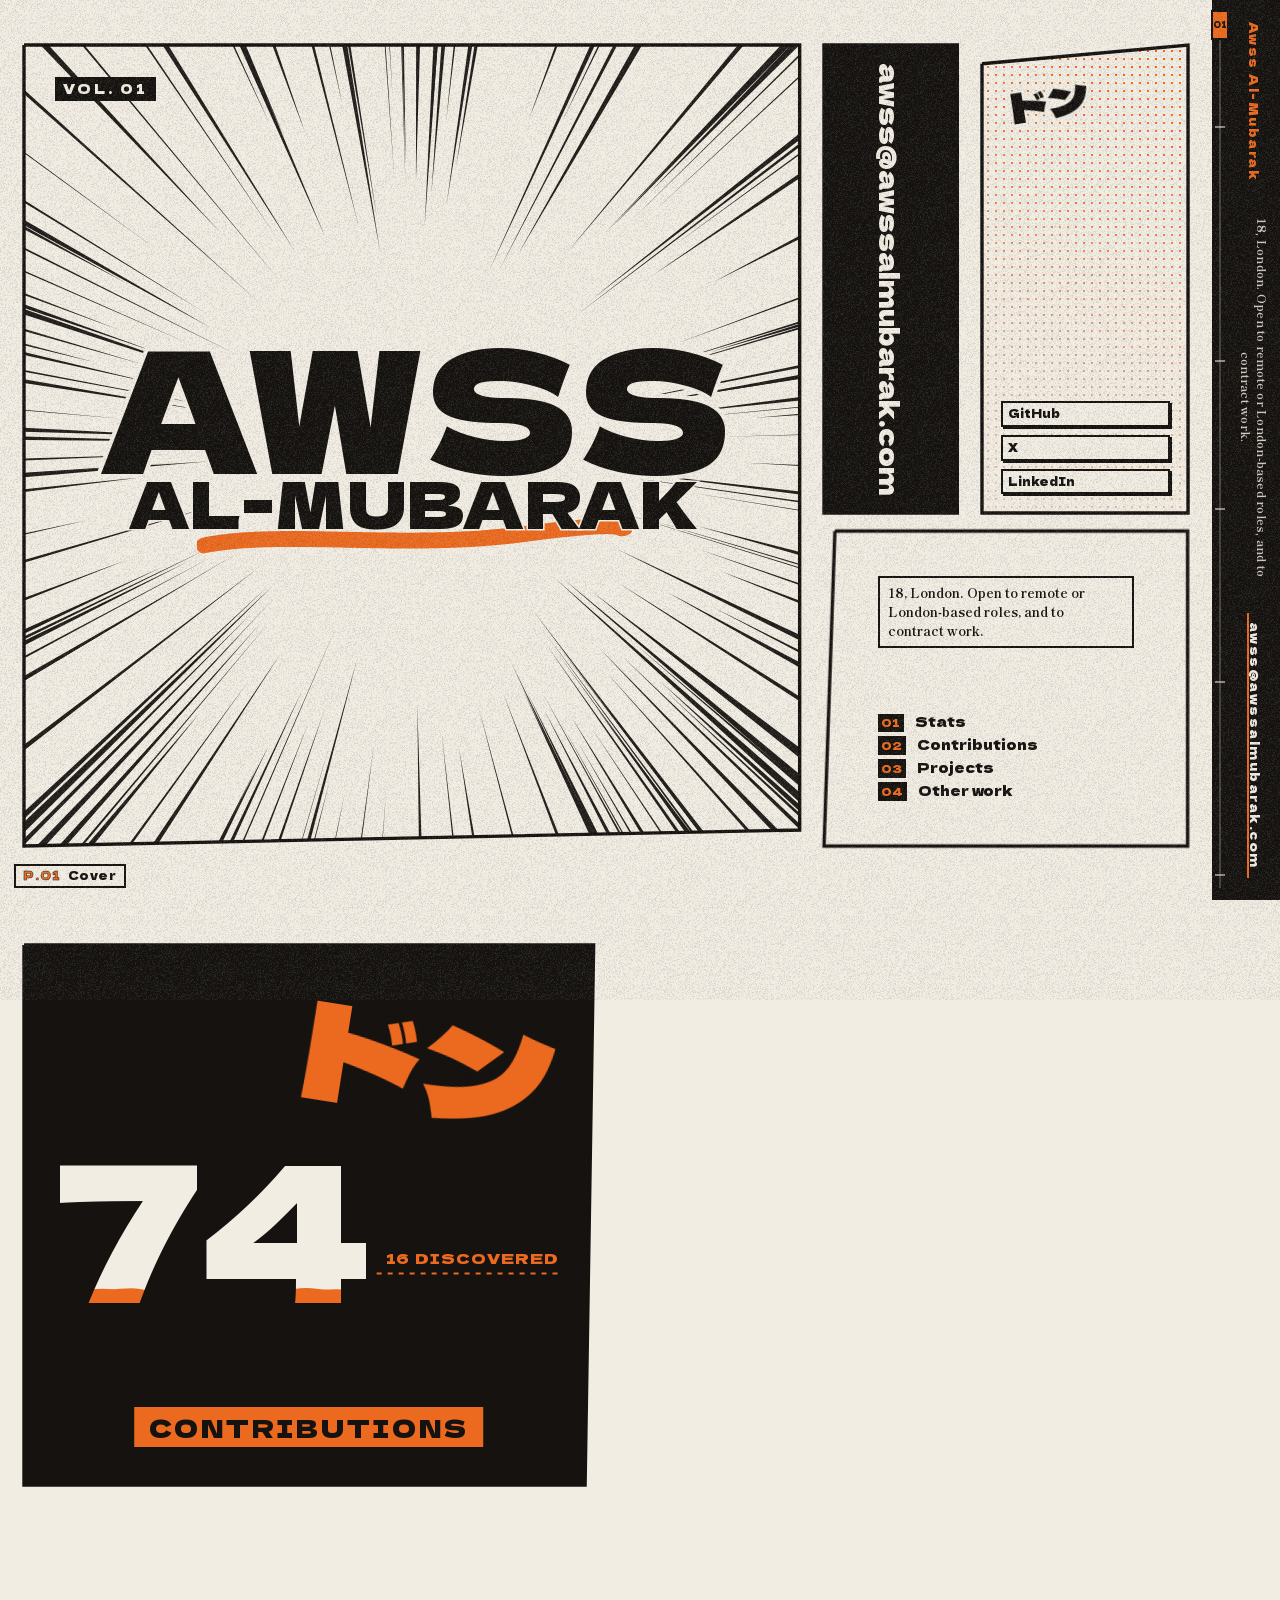
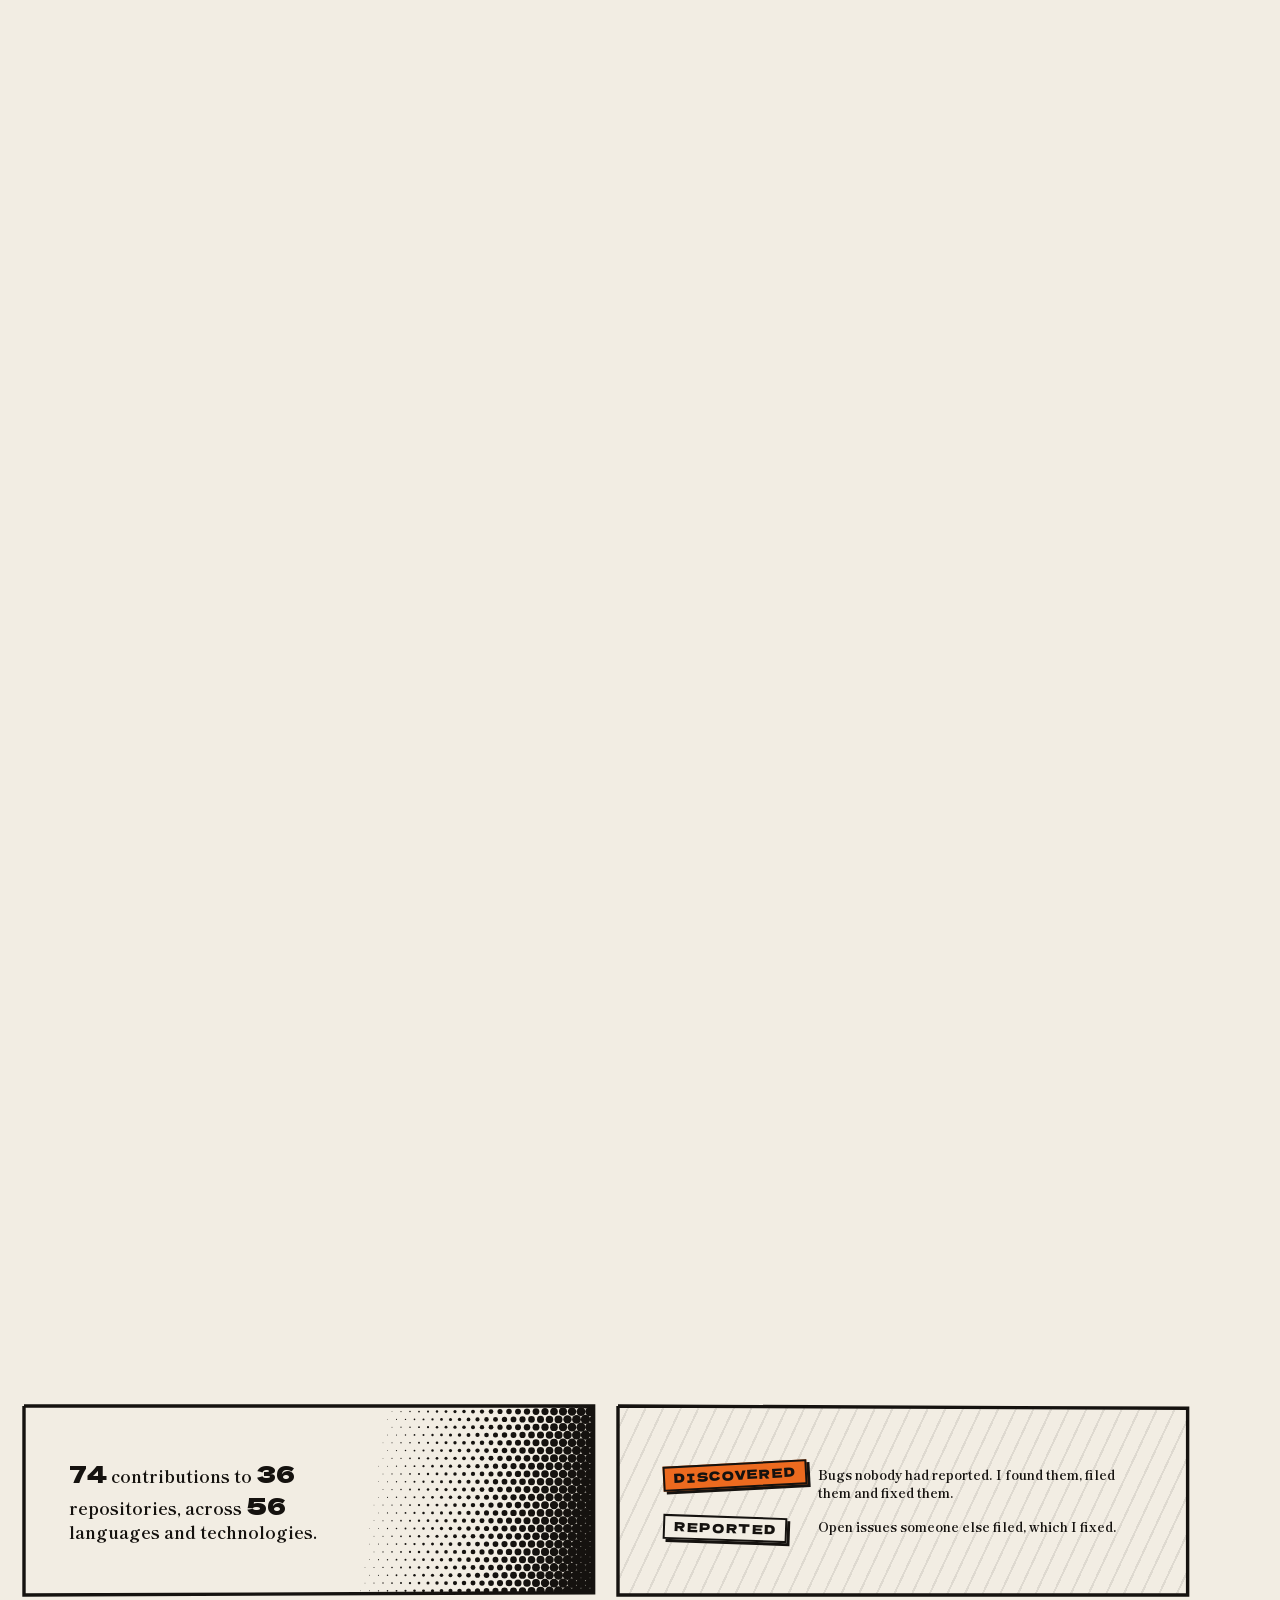
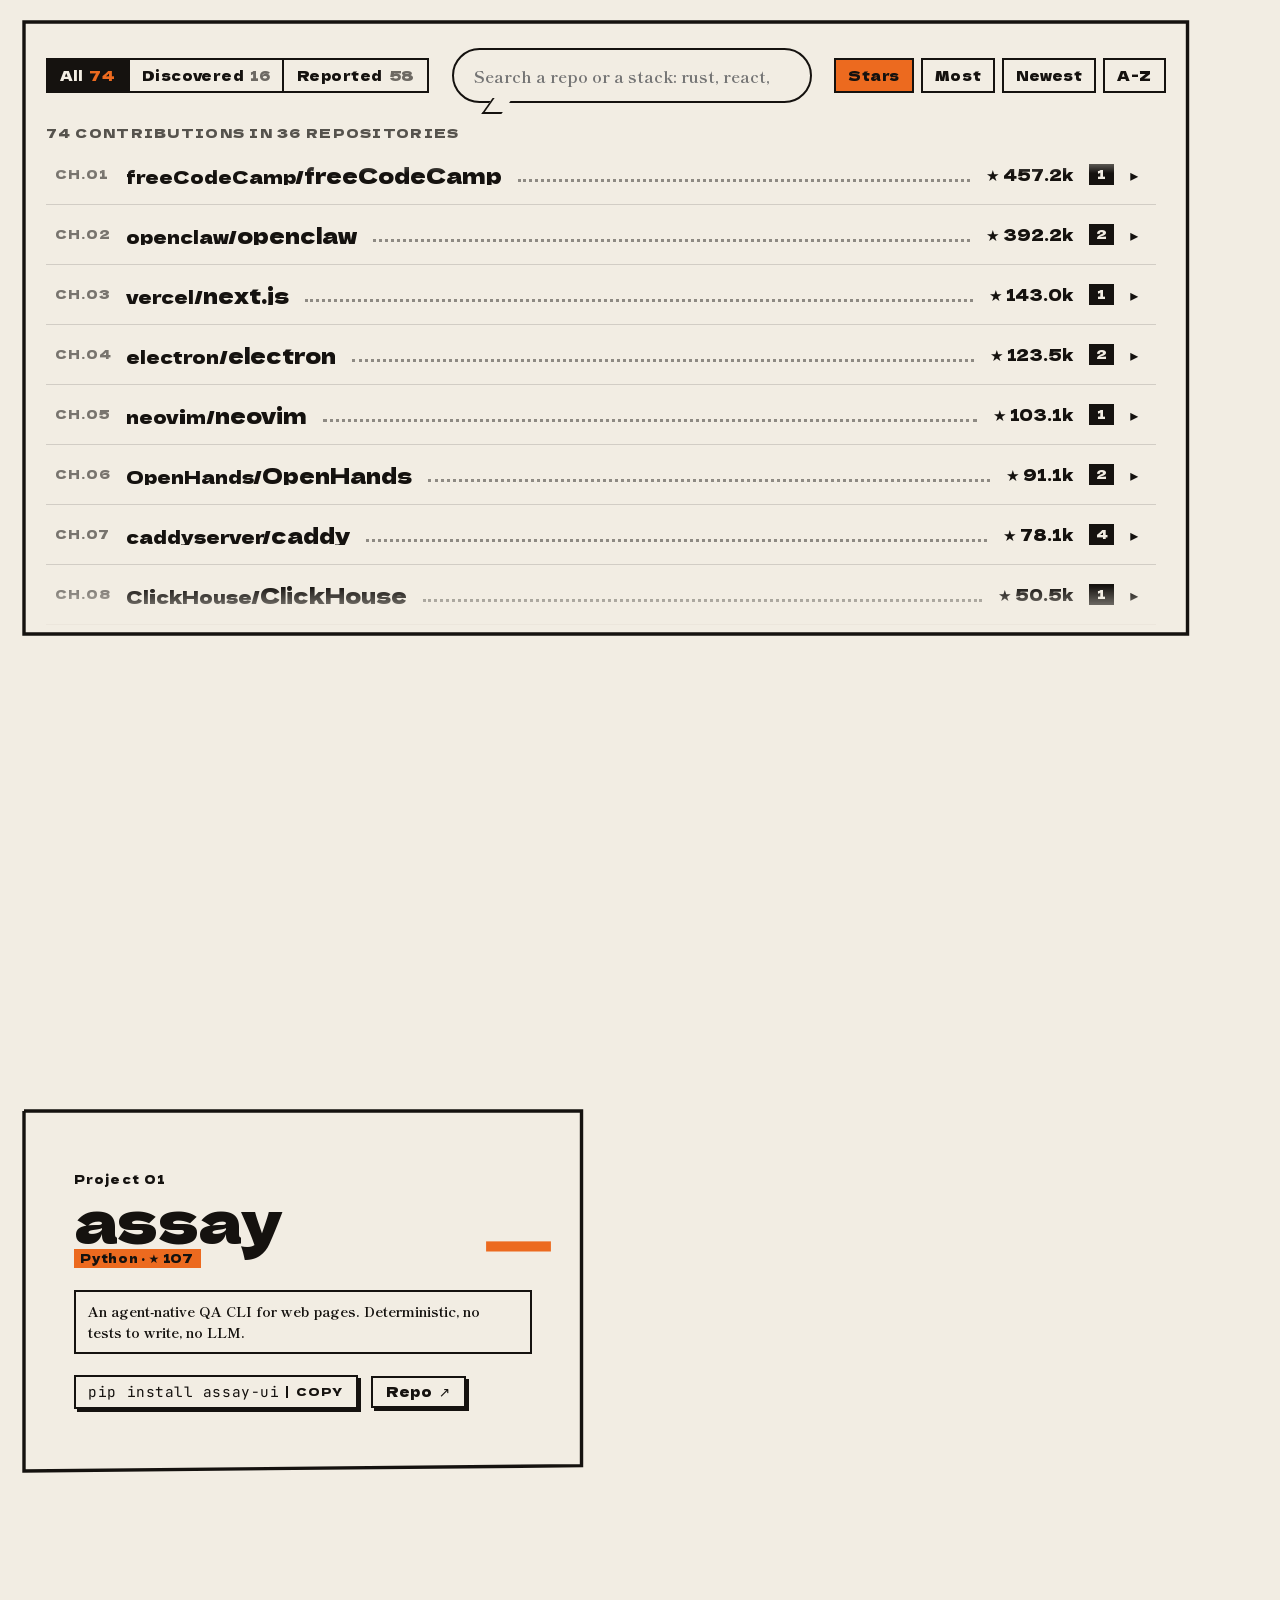
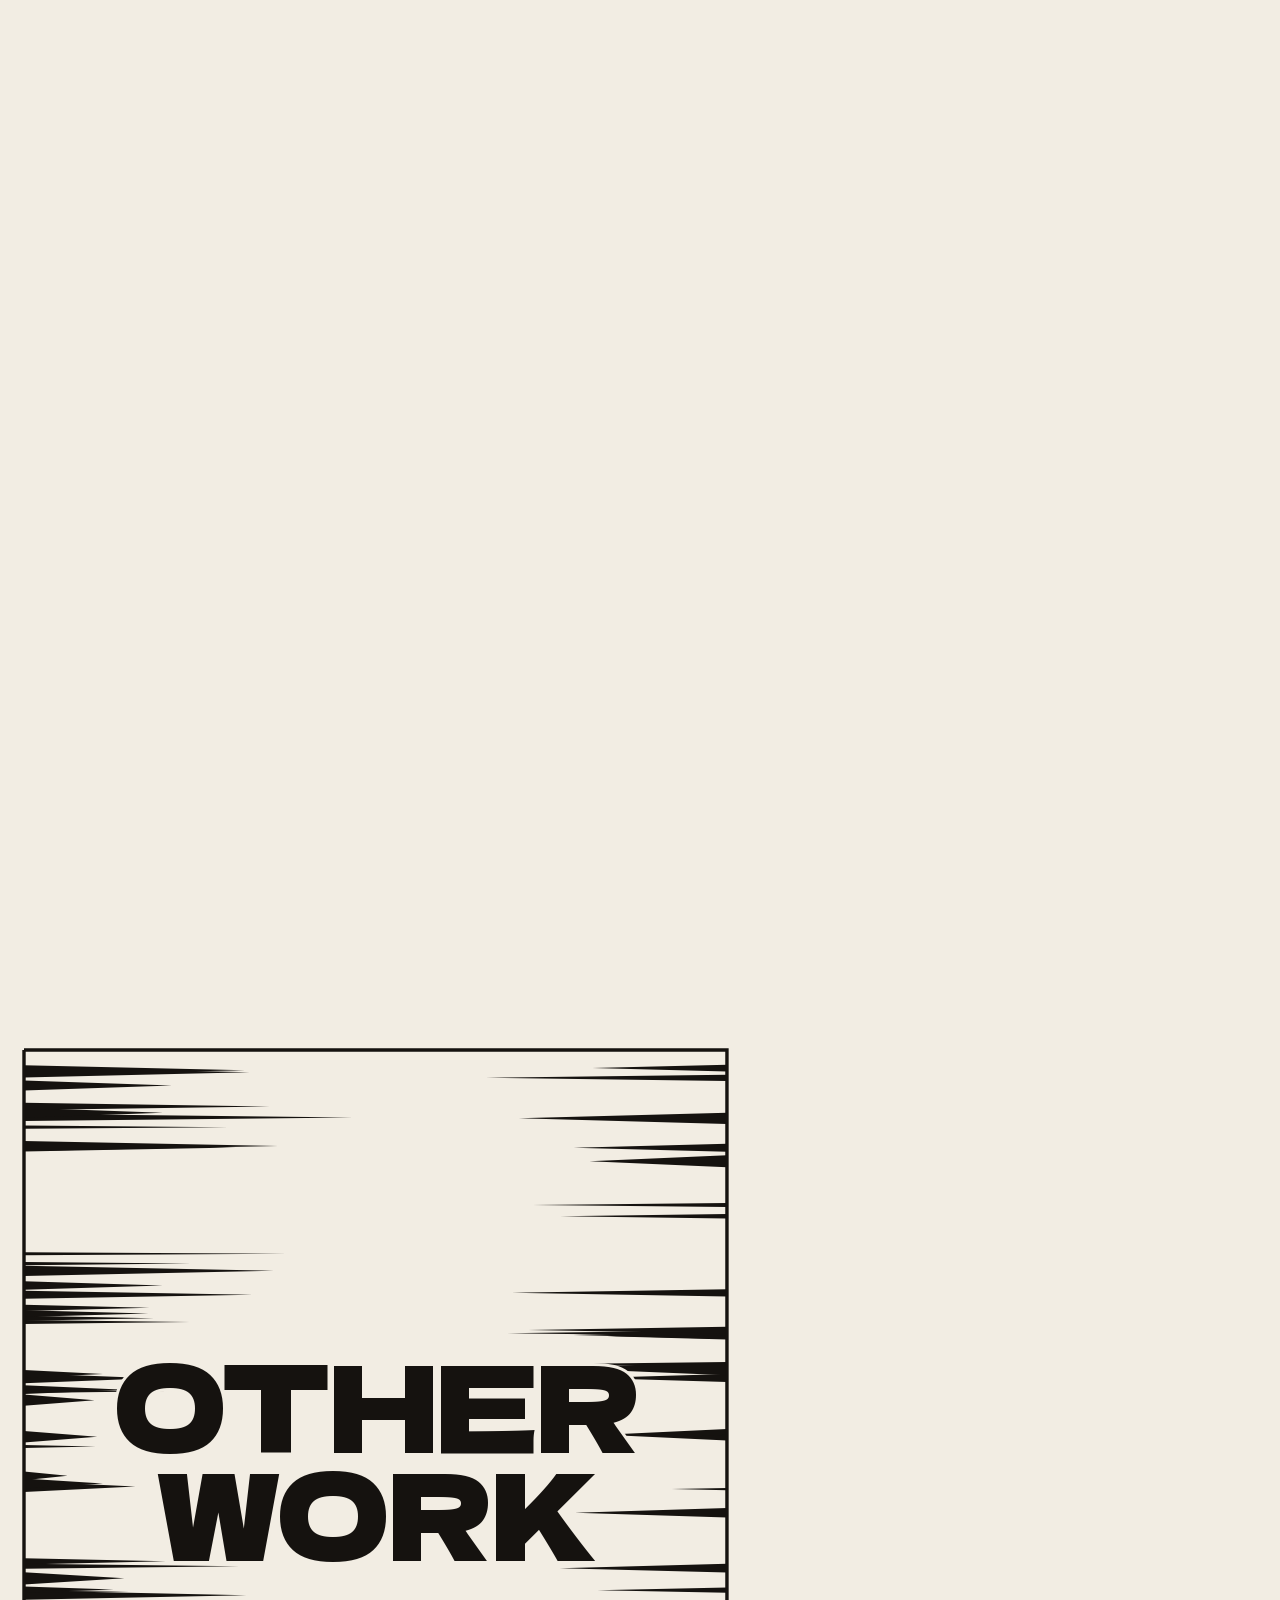
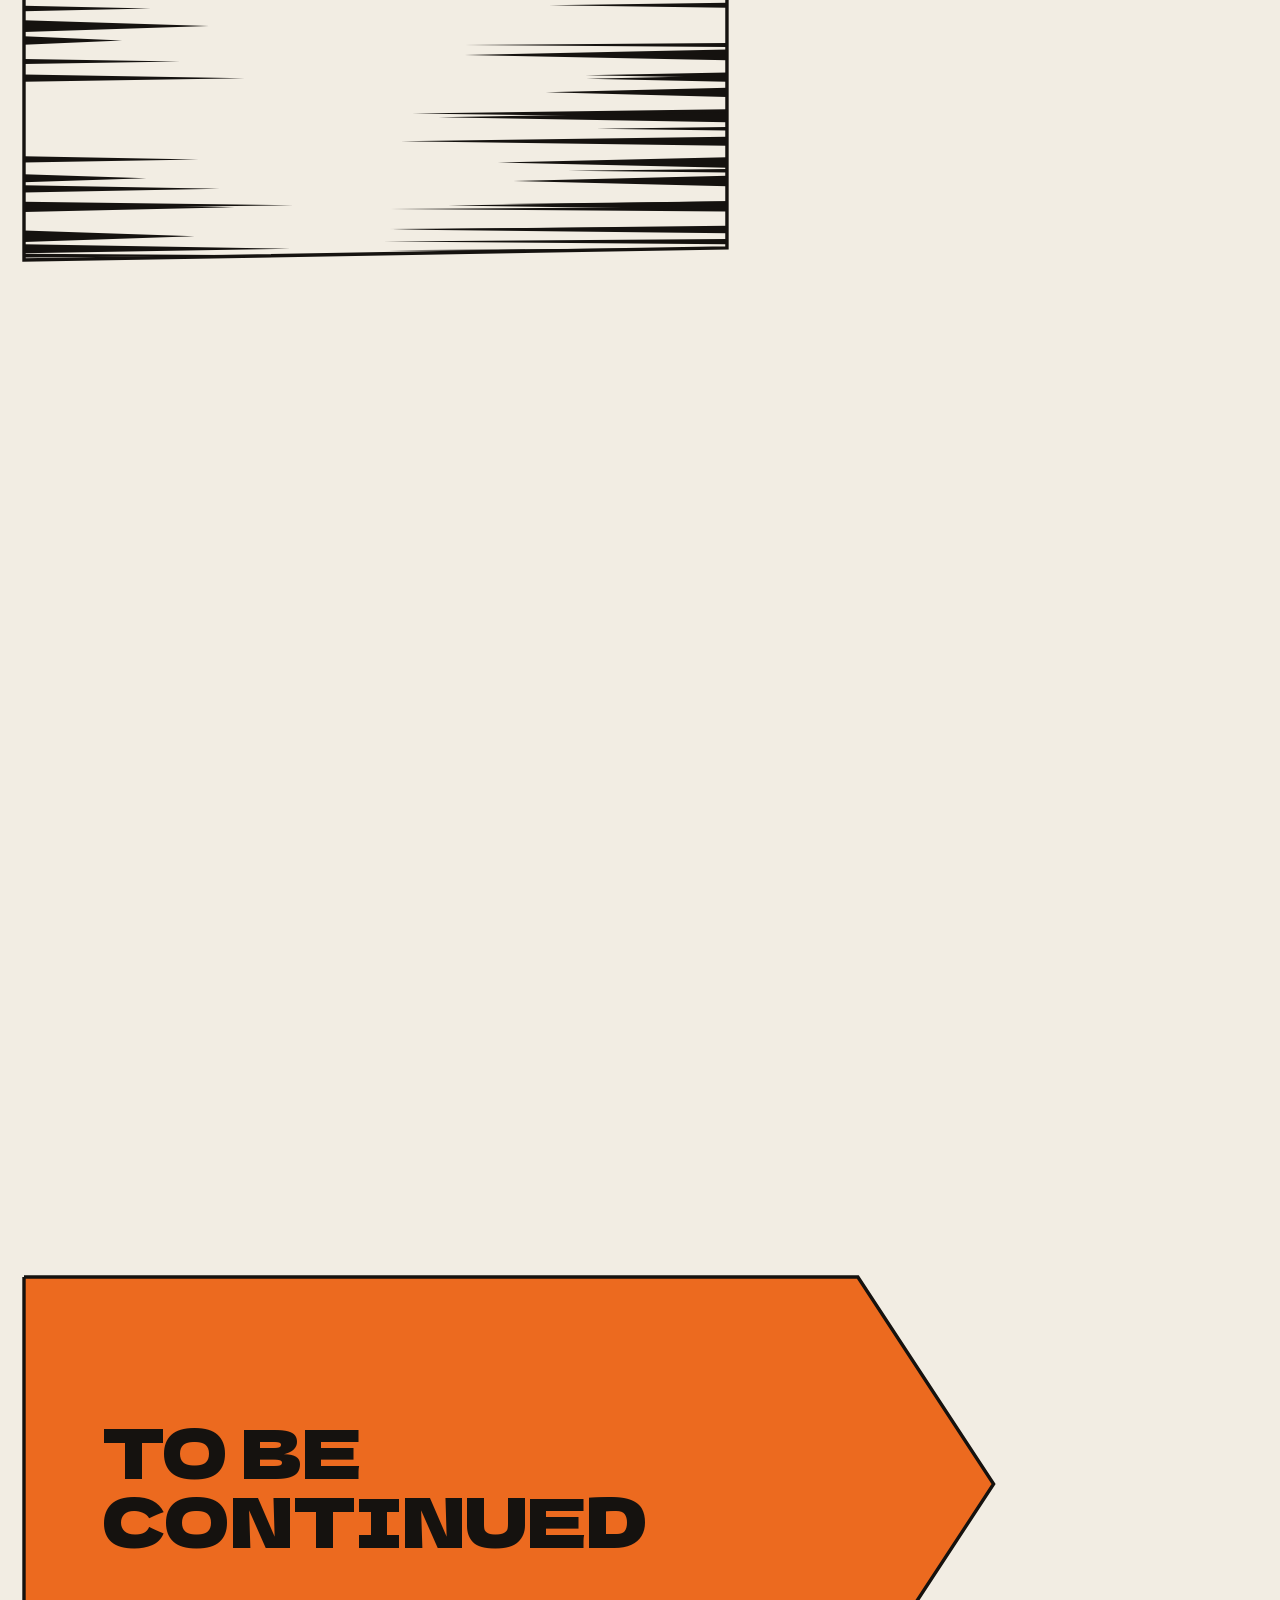
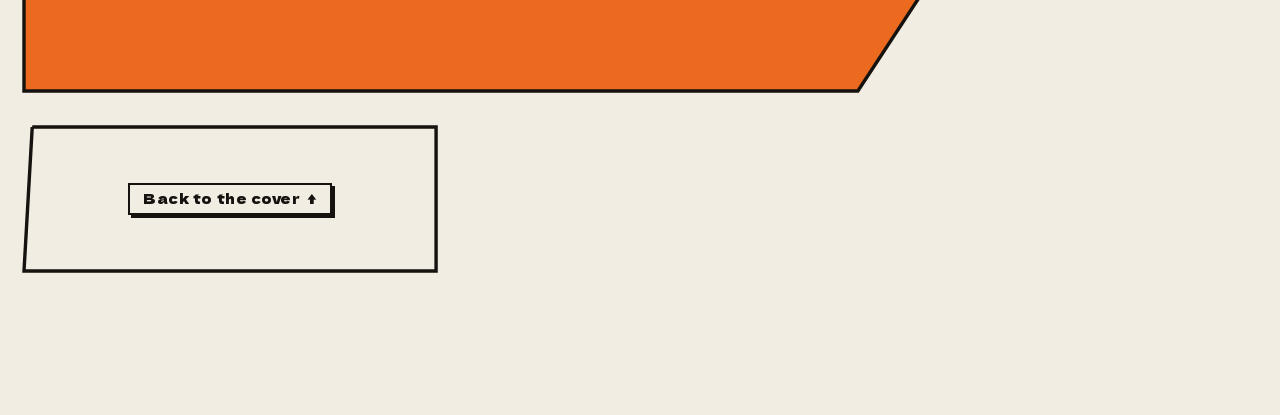
==== commit 03ecfa97: "Ink-filled contributions count" ====
--- a/index.html
+++ b/index.html
@@ -23,8 +23,8 @@
   <meta name="twitter:card" content="summary_large_image">
   <meta name="twitter:site" content="@awss1i">
   <meta name="twitter:image" content="https://awssalmubarak.com/og.png">
-  <script type="module" crossorigin src="/assets/index-DuWD6K93.js"></script>
-  <link rel="stylesheet" crossorigin href="/assets/index-CQJOPuZ2.css">
+  <script type="module" crossorigin src="/assets/index-CXnWriHs.js"></script>
+  <link rel="stylesheet" crossorigin href="/assets/index-BaOlpf0-.css">
 </head>
 <body>
   <noscript><div class="fallback">
--- a/assets/index-BaOlpf0-.css
+++ b/assets/index-BaOlpf0-.css
@@ -0,0 +1 @@
+@font-face{font-family:Dela Gothic One;font-style:normal;font-display:swap;font-weight:400;src:url(/assets/dela-gothic-one-latin-400-normal-AgyGD05y.woff2)format("woff2"),url(/assets/dela-gothic-one-latin-400-normal-qxqiosUh.woff)format("woff")}@font-face{font-family:Zen Kaku Gothic New;font-style:normal;font-display:swap;font-weight:400;src:url(/assets/zen-kaku-gothic-new-latin-400-normal-BEdayliK.woff2)format("woff2"),url(/assets/zen-kaku-gothic-new-latin-400-normal-CPSmNJAU.woff)format("woff")}@font-face{font-family:Zen Kaku Gothic New;font-style:normal;font-display:swap;font-weight:700;src:url(/assets/zen-kaku-gothic-new-latin-700-normal-Dgv0FPyh.woff2)format("woff2"),url(/assets/zen-kaku-gothic-new-latin-700-normal-zPVyND5l.woff)format("woff")}@font-face{font-family:Shippori Mincho B1;font-style:normal;font-display:swap;font-weight:700;src:url(/assets/shippori-mincho-b1-latin-700-normal-BA8lGpy2.woff2)format("woff2"),url(/assets/shippori-mincho-b1-latin-700-normal-DtgeO8QJ.woff)format("woff")}@font-face{font-family:JetBrains Mono;font-style:normal;font-display:swap;font-weight:400;src:url(/assets/jetbrains-mono-latin-400-normal-V6pRDFza.woff2)format("woff2"),url(/assets/jetbrains-mono-latin-400-normal-6-qcROiO.woff)format("woff")}@font-face{font-family:Dela Gothic One;font-style:normal;font-weight:400;font-display:swap;src:url([data-uri])format("woff");unicode-range:U+30??,U+FF00-FFEF}:root{--paper:#f2ede3;--paper-2:#e7e0d2;--ink:#15120f;--accent:#ec6a1f;--stroke:3.4px;--margin-w:68px;--mx:0;--my:0;--display:"Dela Gothic One", "Zen Kaku Gothic New", system-ui, sans-serif;--body:"Zen Kaku Gothic New", system-ui, sans-serif;--caption:"Shippori Mincho B1", Georgia, serif;--mono:"JetBrains Mono", ui-monospace, monospace;--pop:cubic-bezier(.2, 1.5, .35, 1);--ink-on:cubic-bezier(.65, 0, .2, 1)}*{box-sizing:border-box}html{background:var(--paper);color:var(--ink);scrollbar-width:thin;scrollbar-color:var(--ink) transparent}body{font:16px/1.5 var(--body);-webkit-font-smoothing:antialiased;margin:0;overflow-x:hidden}::selection{background:var(--accent);color:var(--ink)}a{color:inherit}body:before{content:"";z-index:50;pointer-events:none;background-image:var(--grain);animation:.6s step-end infinite grain;position:fixed;inset:-100px}@keyframes grain{0%{transform:translate(0)}25%{transform:translate(-37px,22px)}50%{transform:translate(19px,-41px)}75%{transform:translate(-12px,-18px)}}.visually-hidden{clip-path:inset(50%);white-space:nowrap;width:1px;height:1px;position:absolute;overflow:hidden}#chapter{padding-right:var(--margin-w)}.free{height:100svh;position:relative}.free.short{height:62svh}.stage-wrap,.beat[style*=--len]{height:var(--len)}.stage{height:100svh;position:sticky;top:0;overflow:hidden}.panel{left:calc(var(--x) * 1%);top:calc(var(--y) * 1%);width:calc(var(--w) * 1%);height:calc(var(--h) * 1%);transition:transform .5s var(--pop);position:absolute}.fill{clip-path:polygon(var(--clip));background:var(--paper);opacity:0;transition:opacity .3s .18s, transform .7s .12s var(--pop);position:absolute;inset:0;overflow:hidden;transform:translateY(14px)scale(.985);container-type:size}.panel.in .fill{opacity:1;transform:none}.frame{pointer-events:none;width:100%;height:100%;position:absolute;inset:0;overflow:visible}.frame path{fill:none;stroke:var(--ink);stroke-width:var(--stroke);stroke-linejoin:miter;vector-effect:non-scaling-stroke;stroke-dasharray:var(--len) var(--len);stroke-dashoffset:var(--len);transition:stroke-dashoffset .75s var(--ink-on)}.panel.in .frame path{stroke-dashoffset:0}.frame .narrow{display:none}@media (hover:hover){.panel.in:hover{transform:translate(-3px,-4px)rotate(-.25deg)}}.stage .depth,.free .depth{transform:translateY(calc((var(--p,.5) - .5) * -36px))}.free .panel{translate:0 calc((var(--p,.5) - .5) * var(--drift,0px))}.free .panel:nth-child(4n+1){--drift:-46px}.free .panel:nth-child(4n+2){--drift:54px}.free .panel:nth-child(4n+3){--drift:-24px}.free .panel:nth-child(4n+4){--drift:34px}.ink .fill{background:var(--ink);color:var(--paper)}.accent .fill{background:var(--accent)}.tone .fill:before{content:"";background-image:radial-gradient(circle, var(--dot,var(--ink)) 1px, transparent 1.45px);transform:translate(calc(var(--mx) * 9px), calc(var(--my) * 9px));-webkit-mask-image:linear-gradient(var(--tone-dir,165deg), #000 0%, #0000008c 35%, transparent 72%);mask-image:linear-gradient(var(--tone-dir,165deg), #000 0%, #0000008c 35%, transparent 72%);opacity:.85;background-size:7px 7px;position:absolute;inset:-30px}.accent-tone .fill:before{--dot:var(--accent);opacity:1;background-size:8px 8px;-webkit-mask-image:linear-gradient(200deg,#000 10%,#000000b3 50%,#0003 100%);mask-image:linear-gradient(200deg,#000 10%,#000000b3 50%,#0003 100%)}.hatch .fill:before{content:"";transform:translate(calc(var(--mx) * -10px), 0);background:repeating-linear-gradient(115deg,#0000 0 14px,#15120f17 14px 16px);position:absolute;inset:-40px}.focus{width:100%;height:100%;position:absolute;inset:0}.letter{font:400 1em/.9 var(--display);letter-spacing:-.01em;margin:0}.sfx{z-index:3;font:400 clamp(34px, 24cqmin, 150px)/1 var(--display);color:var(--ink);-webkit-text-stroke:.12em var(--paper);paint-order:stroke fill;white-space:nowrap;transform:rotate(var(--r,0deg)) scale(0);pointer-events:none;position:absolute}.panel.in .sfx{animation:pop .5s .35s var(--pop) both, boil .45s steps(1) .85s infinite}.ink .sfx{color:var(--paper);-webkit-text-stroke-color:var(--ink)}.accent .sfx,.accent-tone .sfx{color:var(--ink);-webkit-text-stroke-color:var(--paper)}@keyframes pop{0%{transform:rotate(var(--r)) scale(.2);opacity:0}60%{transform:rotate(var(--r)) scale(1.18);opacity:1}to{transform:rotate(var(--r)) scale(1)}}@keyframes boil{0%{transform:rotate(var(--r)) translate(0, 0)}33%{transform:rotate(calc(var(--r) + .7deg)) translate(.6px, -.5px)}66%{transform:rotate(calc(var(--r) - .5deg)) translate(-.5px, .6px)}}.caption{z-index:2;background:var(--paper);border:2.5px solid var(--ink);font:700 1em/1.45 var(--caption);margin:0;padding:.7em .9em;position:relative}.label{font:400 .8rem/1 var(--display);letter-spacing:.14em;text-transform:uppercase;display:inline-block}.kind{font:400 .78rem/1 var(--display);letter-spacing:.08em;text-transform:uppercase;border:2px solid var(--ink);white-space:nowrap;padding:.3em .7em .35em;display:inline-block}.kind-discovered{background:var(--accent)}.kind-reported{background:var(--paper)}.btn,.install{font:400 .85rem/1 var(--display);letter-spacing:.04em;color:var(--ink);background:var(--paper);border:2.5px solid var(--ink);cursor:pointer;box-shadow:3px 3px 0 var(--ink);align-items:center;gap:.5em;padding:.55em .95em;text-decoration:none;transition:transform .15s,box-shadow .15s,background .15s;display:inline-flex}.btn:hover,.install:hover{box-shadow:5px 5px 0 var(--ink);background:var(--accent);transform:translate(-2px,-2px)}.btn:active,.install:active{box-shadow:1px 1px 0 var(--ink);transform:translate(2px,2px)}.btn i,.pr-link i{font-style:normal}:focus-visible{outline:3px solid var(--accent);outline-offset:3px}.title .fill{align-content:center;padding:6cqw;display:grid}.title .focus{opacity:.95}.vol{font:400 clamp(11px, 2.2cqw, 20px)/1 var(--display);letter-spacing:.2em;background:var(--ink);color:var(--paper);padding:.35em .6em;position:absolute;top:5cqh;left:5cqw}.name{z-index:2;text-align:center;justify-items:center;margin:0;display:grid;position:relative}.name span{font-family:var(--display);color:var(--ink);-webkit-text-stroke:.05em var(--paper);paint-order:stroke fill;font-weight:400;line-height:.86;display:block}.name .l1{letter-spacing:-.02em;font-size:min(27cqw,46cqh)}.name .l2{letter-spacing:.01em;font-size:min(10.4cqw,18cqh)}.title.in .name .l1{animation:slam .55s .55s var(--pop) both}.title.in .name .l2{animation:slam .55s .75s var(--pop) both}@keyframes slam{0%{opacity:0;transform:scale(2.4)rotate(-6deg)}55%{opacity:1;transform:scale(.94)rotate(1deg)}to{transform:none}}.brush{z-index:1;justify-self:center;width:70cqw;height:7cqh;margin-top:-2cqh;position:relative}.brush path{fill:none;stroke:var(--accent);stroke-width:14px;stroke-linecap:round;stroke-dasharray:1;stroke-dashoffset:1px}.title.in .brush path{animation:brush .6s 1.1s var(--ink-on) forwards}.still .brush path{stroke-dashoffset:0}@keyframes brush{to{stroke-dashoffset:0}}.vertical .fill{place-items:center;display:grid}.vmail{writing-mode:vertical-rl;font:400 min(56cqw, calc(94cqh / (var(--n) * .74)))/1 var(--display);color:var(--paper);white-space:nowrap;text-decoration:none;transition:color .15s}.vmail:hover{color:var(--accent)}.socials .fill{align-content:end;padding:9%;display:grid}.socials .links{z-index:2;gap:.7rem;display:grid;position:relative}.socials .btn{justify-content:space-between}@container (width<=210px){.socials .links{gap:.5rem}.socials .btn{letter-spacing:0;box-shadow:2px 2px 0 var(--ink);gap:.3em;padding:.45em .5em;font-size:.72rem}.socials .btn i{display:none}}@container (height<=240px){.lead .cue{display:none}.lead .caption{padding:.45em .65em}}@container (height<=190px){.lead .caption{padding:.35em .55em;font-size:12px;line-height:1.3}.lead .toc{gap:0}.lead .toc a{font-size:12.5px;line-height:1.25}}.lead .fill{align-content:space-between;gap:2cqh;padding:5cqmin 6cqmin;display:grid}.lead .caption{font-size:clamp(13px,4.6cqmin,18px)}.toc{gap:.25em;display:grid}.toc a{width:max-content;font:400 clamp(14px, 5.8cqmin, 24px)/1.2 var(--display);align-items:baseline;gap:.8em;text-decoration:none;transition:transform .15s,color .15s;display:flex}.toc b{min-width:2em;color:var(--accent);background:var(--ink);place-items:center;padding:.25em .3em;font-size:max(11px,.62em);font-weight:400;display:inline-grid}.toc a:hover{color:var(--accent);transform:translate(6px)}.cue{font:400 clamp(12px, 5cqmin, 18px)/1 var(--display);letter-spacing:.2em;justify-self:end;align-items:center;gap:.6em;display:inline-flex}.cue i{border-right:3px solid var(--ink);border-bottom:3px solid var(--ink);width:1.1em;height:1.1em;animation:1.1s ease-in-out infinite nudge;transform:rotate(45deg)}@keyframes nudge{50%{transform:translateY(6px)rotate(45deg)}}.tally .fill{place-items:center;display:grid}.tally .depth{z-index:2;text-align:center;justify-items:center;display:grid;position:relative}.big,.mid,.half b{font:400 1em/.85 var(--display);letter-spacing:-.03em;font-variant-numeric:tabular-nums;-webkit-text-stroke:.045em var(--paper);paint-order:stroke fill}.big{font-size:min(52cqw, 62cqh, calc(118cqw / var(--n,2)))}.mid{font-size:min(30cqw, 52cqh, calc(96cqw / var(--n,2)))}.unit{font:400 clamp(12px, 4.6cqmin, 30px)/1.1 var(--display);letter-spacing:.12em;text-transform:uppercase;margin-top:.3em}.num-a .fill{display:block}.num-a .sfx{color:var(--accent)}.num-a .unit{white-space:nowrap;background:var(--accent);color:var(--ink);margin:0;padding:.25em .6em;position:absolute;bottom:7cqh;left:50%;translate:-50%}.pool{width:100%;height:100%;position:absolute;inset:0}.pool-digits{font:400 400px Dela Gothic One,sans-serif}.pool-paper{fill:var(--paper)}.pool-ink{fill:var(--accent)}.pool-mark{stroke:var(--accent);stroke-width:2px;stroke-dasharray:5 6;opacity:0;transition:opacity .5s 1s}.pool-note{font-family:var(--display);letter-spacing:.08em;fill:var(--accent);opacity:0;transition:opacity .5s 1s}.pool.on .pool-mark,.pool.on .pool-note{opacity:1}.split .fill{grid-template-columns:1fr 1fr;place-items:stretch stretch}.half{align-content:center;justify-items:start;gap:.4em;padding:4cqh 4cqw;display:grid;position:relative}.half b{font-size:min(13cqw,40cqh)}.half p{max-width:36ch;font:700 clamp(12px, min(2cqw, 7.5cqh), 18px)/1.4 var(--caption);margin:0}.half .unit{font-size:clamp(12px,2.4cqw,24px)}.disc{background:var(--accent)}.rep{border-left:var(--stroke) solid var(--ink)}.panel.in .letter{animation:slam .6s .3s var(--pop) both}.shake{animation:.32s steps(2,end) both shake}@keyframes shake{0%{transform:translate(6px,-4px)}25%{transform:translate(-7px,3px)}50%{transform:translate(4px,5px)}75%{transform:translate(-3px,-4px)}to{transform:none}}.sum-panel .fill{align-content:center;padding:3cqmin 5cqmin;display:grid}.halftone{width:calc(100% + 20px);height:calc(100% + 20px);transform:translate(calc(var(--mx) * 6px), calc(var(--my) * 4px));position:absolute;top:-10px;left:-10px}.sum{z-index:2;max-width:60%;font:700 clamp(13px, min(3.6cqw, 13cqh), 30px)/1.3 var(--caption);margin:0;position:relative}.sum b{font:400 1.3em var(--display)}.defs-panel .fill{align-content:center;padding:3cqmin 5cqmin;display:grid}.defs{z-index:2;gap:.7rem;margin:0;display:grid;position:relative}.defs .kind{box-shadow:3px 3px 0 var(--ink);transform:rotate(-3deg)}.defs .kind-reported{transform:rotate(2deg)}.defs div{align-items:baseline;gap:1.2rem;display:flex}.defs dt{flex:none;width:8.5em}.defs dd{font:700 clamp(13px, min(2.5cqw, 10cqh), 18px)/1.4 var(--caption);margin:0}.list-panel .fill{flex-direction:column;padding:2.2cqmin 2.4cqmin 0;display:flex}.list-panel .ledger{flex:1;height:auto;min-height:0}.controls{flex-wrap:wrap;align-items:center;gap:.8rem 1.4rem;margin:.4rem 0 .6rem;display:flex}.tabs{display:flex}.tabs button,.sorts button{font:400 .85rem/1 var(--display);letter-spacing:.04em;color:var(--ink);background:var(--paper);border:2.5px solid var(--ink);cursor:pointer;padding:.65em .9em;transition:background .15s,transform .15s}.tabs button+button{border-left:0}.tabs button b{opacity:.6;margin-left:.5em;font-weight:400}.tabs [aria-selected=true]{background:var(--ink);color:var(--paper)}.tabs [aria-selected=true] b{color:var(--accent);opacity:1}.sorts{gap:.4rem;margin-left:auto;display:flex}.sorts [aria-pressed=true]{background:var(--accent)}.tabs button:hover,.sorts button:hover{transform:translateY(-2px)}.bubble{flex:280px;position:relative}.bubble input{width:100%;font:700 1rem/1 var(--caption);color:var(--ink);background:var(--paper);border:2.5px solid var(--ink);border-radius:999px;outline:none;padding:.85em 1.3em;transition:box-shadow .2s}.bubble input:focus{box-shadow:4px 4px 0 var(--accent)}.bubble:after{content:"";background:var(--paper);border-left:2.5px solid var(--ink);border-bottom:2.5px solid var(--ink);width:18px;height:14px;position:absolute;bottom:-11px;left:2.2em;transform:skew(-35deg)}.count{font:400 .8rem/1 var(--display);letter-spacing:.1em;text-transform:uppercase;opacity:.7;margin:.9rem 0 .3rem}.ledger{overscroll-behavior:contain;scrollbar-width:thin;scrollbar-color:var(--accent) #15120f1f;scrollbar-gutter:stable;height:min(68svh,720px);position:relative;overflow-y:auto;-webkit-mask-image:linear-gradient(#0000 0,#000 28px calc(100% - 48px),#0000 100%);mask-image:linear-gradient(#0000 0,#000 28px calc(100% - 48px),#0000 100%)}.ledger.idle{overflow-y:hidden}.ledger-content{transform-origin:50% 0;position:relative}.ledger .empty{text-align:center;font:400 clamp(20px, 3vw, 40px)/1.2 var(--display);position:absolute;inset:30% 0 auto}.row{align-items:center;gap:1rem;padding:0 .6rem;display:flex;position:absolute;top:0;left:0;right:0}.row-repo{cursor:pointer;border-bottom:1.5px solid #15120f24;height:60px}.row-repo:hover{background:#ec6a1f1f}.row-repo:hover .caret{color:var(--accent)}.ch{width:4.4em;font:400 .78rem/1 var(--display);letter-spacing:.08em;opacity:.55;flex:none}.rname{text-overflow:ellipsis;white-space:nowrap;max-width:58%;font:400 clamp(17px, 1.7vw, 24px)/1 var(--display);outline-offset:4px;flex:none;overflow:hidden}.dots{border-bottom:3px dotted #15120f73;flex:1;min-width:2rem;height:0;transform:translateY(6px)}.rstars{font:400 .95rem/1 var(--display);flex:none}.rcount{text-align:center;min-width:2em;font:400 .8rem/1 var(--display);background:var(--ink);color:var(--paper);flex:none;padding:.3em .5em}.caret{flex:none;width:1em;font-size:1rem;transition:color .15s}.row-entry{height:48px;font:400 .9rem/1.2 var(--body);background:#15120f09;padding-left:5.6rem}.row-entry .pr{font:400 .9rem/1 var(--mono);border-bottom:2px solid var(--accent);flex:none;text-decoration:none}.row-entry .pr:hover{background:var(--accent)}.when{width:5.5em;font:700 .85rem/1 var(--caption);opacity:.7;flex:none}.stack{text-overflow:ellipsis;white-space:nowrap;min-width:0;font:400 .85rem/1 var(--mono);opacity:.8;flex:1;overflow:hidden}.stack em{opacity:.7;font-style:normal}.impact{font:400 .75rem/1 var(--display);background:var(--ink);color:var(--accent);flex:none;padding:.3em .5em}.row-entry .kind{font-size:.66rem}.no{font:400 clamp(12px, 3.4cqmin, 20px)/1 var(--display);letter-spacing:.12em;align-items:baseline;gap:.8em;display:inline-flex}.proj .fill{align-content:center;gap:2.4cqh;padding:5cqmin 5.5cqmin;display:grid}.feats-panel .fill{align-content:center;padding:5cqmin 5.5cqmin;display:grid}.proj .depth{transform:translateY(calc(var(--p,0) * -14px));justify-items:start;display:grid}.cursor{font:400 50cqh/1 var(--mono);color:var(--accent);pointer-events:none;animation:1.1s step-end infinite blink;position:absolute;top:4cqh;right:5cqw}@keyframes blink{50%{opacity:0}}.pname{font:400 min(22cqw, 22cqh, calc(100cqw / var(--n)))/.92 var(--display);letter-spacing:-.02em;white-space:nowrap;margin:.1em 0 .05em}.meta{font:400 clamp(12px, 2.6cqmin, 18px)/1 var(--display);letter-spacing:.06em;background:var(--accent);padding:.3em .55em}.proj .caption{font-size:clamp(14px,5cqmin,26px)}.feats{counter-reset:f;gap:.55em;margin:0;padding:0;list-style:none;display:grid}.feats li{counter-increment:f;font:700 clamp(13px, 4.6cqmin, 21px)/1.4 var(--caption);border:2px solid var(--ink);background:var(--paper);opacity:0;padding:.55em .8em .55em 2.6em;position:relative;transform:translate(-18px)}.feats li:before{content:counter(f);font:400 1.1em/1 var(--display);color:var(--accent);-webkit-text-stroke:1px var(--ink);position:absolute;top:.45em;left:.6em}.feats-panel.in .feats li{animation:feat .5s calc(.5s + var(--i) * .1s) var(--pop) forwards}@keyframes feat{to{opacity:1;transform:none}}.acts{flex-wrap:wrap;align-items:center;gap:.8rem;display:flex}.install code{font:400 .9rem/1 var(--mono)}.install span{letter-spacing:.1em;text-transform:uppercase;border-left:2px solid;padding-left:.7em;font-size:.7rem}.install.copied{background:var(--accent)}.termp .fill{padding:5cqmin;overflow:hidden}.term{font:400 clamp(11px, min(2.25cqw, 1.85cqh), 17px)/1.6 var(--mono);white-space:pre;color:var(--paper-2);align-content:start;height:100%;display:grid;overflow:hidden;-webkit-mask-image:linear-gradient(#000 86%,#0000 99%);mask-image:linear-gradient(#000 86%,#0000 99%)}.tl{opacity:0;text-overflow:ellipsis;overflow:hidden}.tl.bad{color:var(--accent)}.tl.note{color:#b9b1a2}.termp.in .tl{animation:line 10ms calc(.4s + var(--i) * 70ms) forwards}.termp.in .tl:first-child{color:var(--paper)}@keyframes line{to{opacity:1}}.solo{z-index:2;place-items:center;height:100%;display:grid;position:relative}.lang{font:400 min(16cqw, 22cqh)/1 var(--display);text-transform:uppercase}.free.flow{height:var(--fh)}.work-title .fill{place-items:center;display:grid}.slam{z-index:2;text-align:center;font:400 min(17cqw, 34cqh, calc(150cqw / var(--n)))/.9 var(--display);letter-spacing:-.02em;color:var(--ink);-webkit-text-stroke:.05em var(--paper);paint-order:stroke fill;justify-items:center;margin:0;display:grid;position:relative}.slam span,.cat span{display:block}.panel.in .slam span{animation:slam .55s calc(.45s + var(--i) * .2s) var(--pop) both}.work-cat .fill{place-items:center;display:grid}.cat{z-index:2;text-align:center;font:400 min(17.6cqh, calc(78.4cqw / var(--n)))/.9 var(--display);letter-spacing:-.01em;color:var(--paper);margin:0;position:relative}.cat-rows{align-content:space-evenly;display:grid;position:absolute;inset:-20% -30%;transform:rotate(-8deg)}.cat-rows span{font:400 9cqh/1 var(--display);color:#0000;-webkit-text-stroke:1px #f2ede333;white-space:nowrap;animation:30s linear infinite paused rows}.cat-rows.playing span{animation-play-state:running}.cat-rows span:nth-child(odd){animation-direction:reverse}.cat-rows span:nth-child(3),.cat-rows span:nth-child(6){-webkit-text-stroke-color:#ec6a1fe6}.cat-rows b{vertical-align:.25em;font-size:.6em;font-weight:400}@keyframes rows{to{transform:translate(-25%)}}.panel.in .cat span{animation:slam .5s calc(.35s + var(--i) * .15s) var(--pop) both}.work-item .fill{align-content:end;justify-items:start;gap:3cqh;padding:7cqmin;display:grid}.item{z-index:2;max-width:18ch;font:400 clamp(20px, min(8cqw, 13cqh), 60px)/1.05 var(--display);margin:0;position:relative}.work-item .caption{max-width:48ch;font-size:clamp(14px,3.4cqmin,20px)}.work-item .btn{z-index:2;position:relative}@container (width<=320px){.work-item .fill{padding:6cqmin 5cqmin}.item{font-size:clamp(17px,7cqw,40px)}.work-item .btn{letter-spacing:0;padding:.5em .6em;font-size:.72rem}}.tbc .fill{align-items:center;padding:0 16cqw 0 6cqw;display:grid}.tbc .letter{font-size:min(10cqw,30cqh);line-height:1}.back .fill{place-items:center;display:grid}.margin{z-index:40;width:var(--margin-w);writing-mode:vertical-rl;background:var(--ink);color:var(--paper);font:400 .78rem/1 var(--display);letter-spacing:.12em;flex-direction:row;align-items:center;gap:1.4rem;padding:1.4rem 0 1.4rem 16px;display:flex;position:fixed;top:0;bottom:0;right:0}.m-name{color:var(--accent)}.rail{top:0;bottom:0;right:calc(var(--margin-w) - 16px);z-index:41;cursor:pointer;touch-action:none;width:16px;position:fixed}.rail:focus-visible{outline-offset:-3px}.rail-line{background:#f2ede338;width:2px;position:absolute;top:12px;bottom:12px;left:7px}.tick{left:0;top:calc(12px + 13px + var(--t,0) * (100% - 24px - 26px) - 7px);cursor:pointer;background:0 0;border:0;place-items:center;width:16px;height:14px;padding:0;display:grid;position:absolute}.rail-ticks{position:absolute;inset:0}.tick b{background:var(--paper);opacity:.55;width:10px;height:2px;transition:width .2s,background .2s,opacity .2s}.tick.on b{background:var(--accent);opacity:1;width:14px}.tick span{font:400 .7rem/1 var(--display);letter-spacing:.06em;white-space:nowrap;color:var(--paper);background:var(--ink);opacity:0;pointer-events:none;transition:opacity .15s, transform .2s var(--pop);padding:.45em .7em;position:absolute;top:50%;right:24px;transform:translate(6px,-50%)}.tick:hover span,.tick:focus-visible span,.rail.dragging .tick.on span{opacity:1;transform:translateY(-50%)}.rail-thumb{background:var(--accent);width:14px;height:26px;color:var(--ink);font:400 8px/1 var(--display);cursor:grab;will-change:transform;box-shadow:0 0 0 2px var(--ink);place-items:center;display:grid;position:absolute;top:12px;left:1px}.rail.dragging .rail-thumb{cursor:grabbing}.rail.dragging,.rail.dragging~*{-webkit-user-select:none;user-select:none}@media (aspect-ratio>4/5){html{scrollbar-width:none}html::-webkit-scrollbar{display:none}}.m-line{text-align:center;min-height:0;font:700 .74rem/1.35 var(--caption);letter-spacing:.02em;opacity:.85;flex:1}.m-mail{border-left:2px solid var(--accent);padding:.7em 0;text-decoration:none}.m-mail:hover{color:var(--accent)}.folio{z-index:40;background:var(--paper);border:2px solid var(--ink);font:400 .72rem/1 var(--display);letter-spacing:.08em;pointer-events:none;align-items:baseline;gap:.6em;padding:.35em .6em;display:flex;position:fixed;bottom:12px;left:14px}.folio-n{color:var(--accent);-webkit-text-stroke:.5px var(--ink)}.folio.flip{animation:flip .4s var(--pop)}@keyframes flip{0%{transform:rotateX(90deg)}}.speed{z-index:45;pointer-events:none;width:100vw;height:100vh;position:fixed;inset:0}@media (aspect-ratio<=4/5){:root{--margin-w:0px;--stroke:3px}#chapter{padding-top:40px}.panel{left:calc(var(--nx) * 1%);top:calc(var(--ny) * 1%);width:calc(var(--nw) * 1%);height:calc(var(--nh) * 1%)}.fill{clip-path:polygon(var(--nclip))}.frame .wide{display:none}.frame .narrow{display:inline}.free{height:calc(100svh - 40px)}.stage{height:calc(100svh - 40px);top:40px}.free.short{height:46svh}.margin{writing-mode:horizontal-tb;flex-direction:row;gap:.8rem;width:auto;height:40px;padding:0 12px;font-size:.7rem;bottom:auto;left:0}.m-line,.rail{display:none}.margin{padding-left:12px}.m-name{flex:1}.m-mail{border-left:0;border-bottom:2px solid var(--accent);padding:.3em 0}.socials .fill{align-content:center;padding:4cqmin 5cqmin}.socials .links{flex-wrap:wrap;gap:.5rem;display:flex}.socials .btn{padding:.5em .7em;font-size:.75rem}.socials .sfx{font-size:30px;bottom:6%;right:5%;top:auto!important;left:auto!important}.lead .fill{gap:1.2cqh;padding:4.5cqmin 5cqmin}.lead .caption{padding:.5em .7em;font-size:12px}.toc a{font-size:14px}.split .fill{grid-template-rows:1fr 1fr;grid-template-columns:1fr}.rep{border-left:0;border-top:var(--stroke) solid var(--ink)}.half{padding:3cqh 5cqw}.half b{font-size:min(20cqw,17cqh)}.half p{font-size:12px;line-height:1.3}.defs dt{width:7.5em}.defs .kind{font-size:.72rem}.proj .caption{padding:.55em .75em;font-size:clamp(13px,4.6cqmin,20px)}.proj .fill{gap:1.6cqh}.feats{gap:.4em}.feats li{padding:.45em .7em .45em 2.3em;font-size:clamp(12px,4.2cqmin,18px);line-height:1.3}.defs{gap:.45rem}.defs dd{font-size:12px;line-height:1.3}.free.flow{height:var(--nfh)}.controls{gap:.5rem .6rem}.tabs button,.sorts button{padding:.55em .6em;font-size:.72rem}.bubble input{padding:.7em 1em;font-size:.9rem}.sorts{margin-left:0}.row-repo{gap:.6rem;height:64px}.ch{width:4em}.rname{flex:1;min-width:0;max-width:none;font-size:16px}.rname small,.dots{display:none}.rstars{font-size:.8rem}.row-entry{flex-wrap:wrap;align-content:center;gap:.3rem .7rem;height:62px;padding-left:1rem}.row-entry .stack{flex-basis:100%;order:5}}.rotate{display:none}@media (orientation:landscape) and (height<=500px) and (pointer:coarse){.rotate{z-index:60;background:var(--paper);padding:14px;display:grid;position:fixed;inset:0}.rotate-panel{text-align:center;border:var(--stroke) solid var(--ink);align-content:center;place-items:center;gap:10px;display:grid;position:relative;overflow:hidden;container-type:size}.rotate-burst{background:repeating-conic-gradient(var(--ink) 0deg .55deg, transparent .55deg 3.6deg);position:absolute;inset:-30%;-webkit-mask-image:radial-gradient(46% 40%,#0000 55%,#000 100%);mask-image:radial-gradient(46% 40%,#0000 55%,#000 100%)}.rotate-phone{border:4px solid var(--ink);background:var(--paper);width:34px;height:58px;box-shadow:inset 0 -8px 0 -4px var(--accent);animation:turn 2.4s var(--ink-on) infinite;border-radius:7px;position:relative}.rotate-title{font:400 min(9cqw, 22cqh)/1 var(--display);color:var(--ink);-webkit-text-stroke:.05em var(--paper);paint-order:stroke fill;margin:0;position:relative}.rotate-line{font:700 14px/1.3 var(--caption);background:var(--paper);border:2px solid var(--ink);margin:0;padding:.4em .8em;position:relative}.rotate .sfx{transform:rotate(var(--r));font-size:34px;animation:.45s step-end infinite boil}}@keyframes turn{0%,20%{transform:rotate(-90deg)}55%,to{transform:rotate(0)}}.still *,.still :before,.still :after{transition:none!important;animation:none!important}.still .sfx,.still .stamp{transform:rotate(var(--r,0deg))}.still .feats li,.still .tl{opacity:1;transform:none}.still .slam span,.still .cat span{animation:none}.still .frame path,.still .brush path{stroke-dashoffset:0}.still body:before{animation:none}.fallback{max-width:70ch;font:700 1rem/1.6 var(--caption);margin:0 auto;padding:8vh 6vw}.fallback h1,.fallback h2{font:400 clamp(28px, 6vw, 56px)/1 var(--display);margin:1.4em 0 .4em}.fallback a{border-bottom:2px solid var(--accent);text-decoration:none}
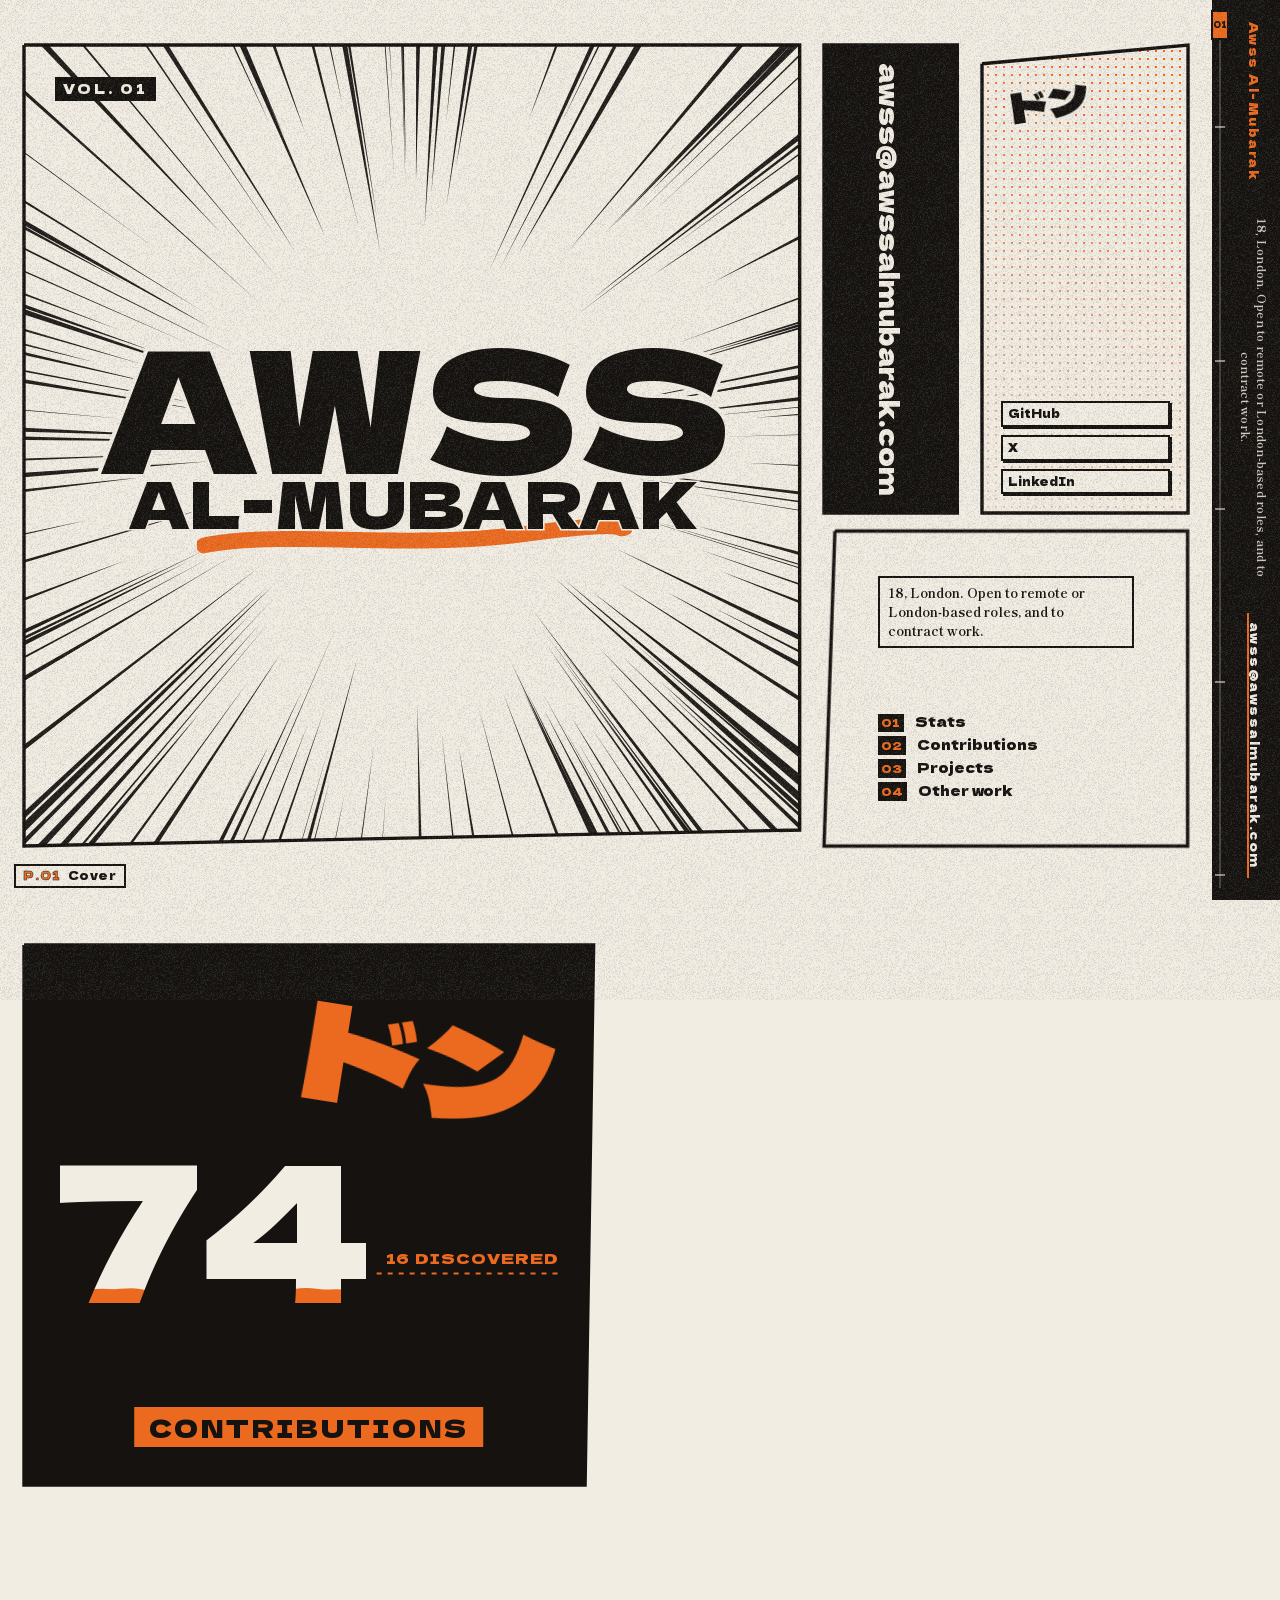
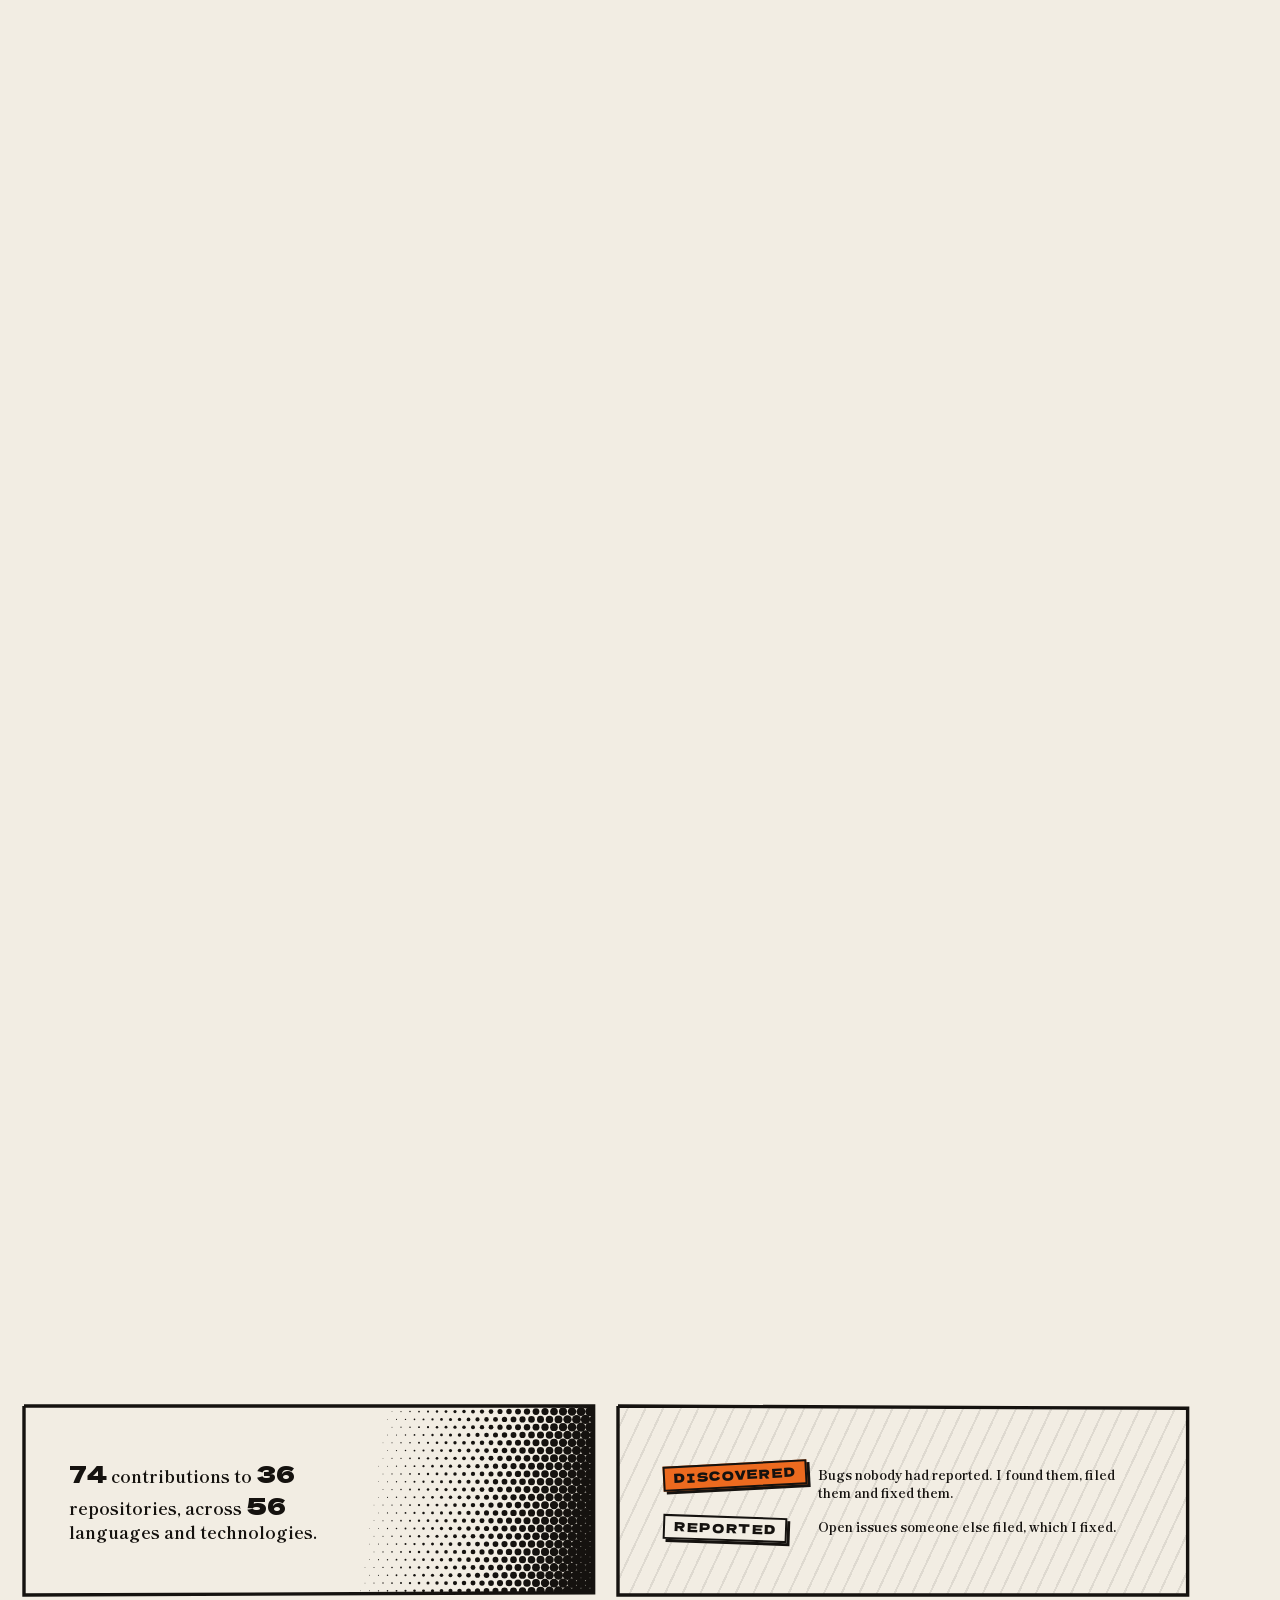
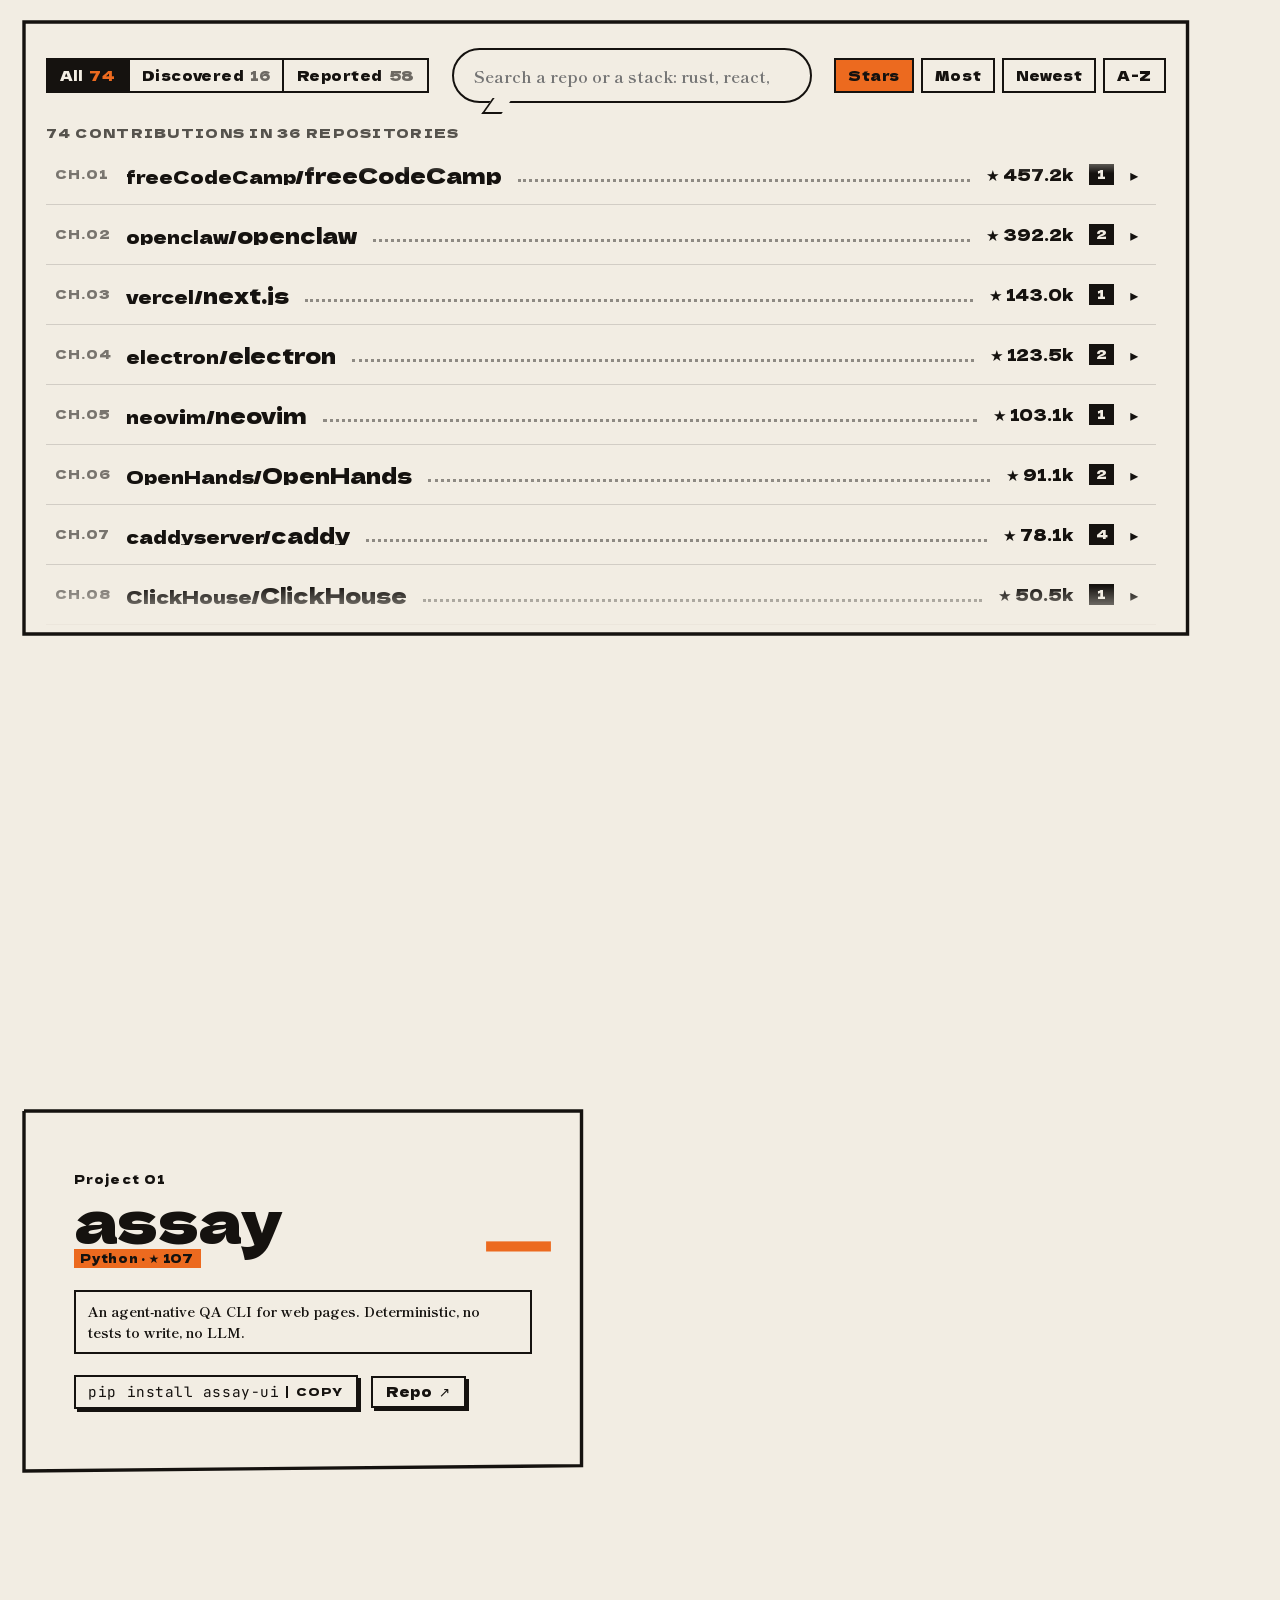
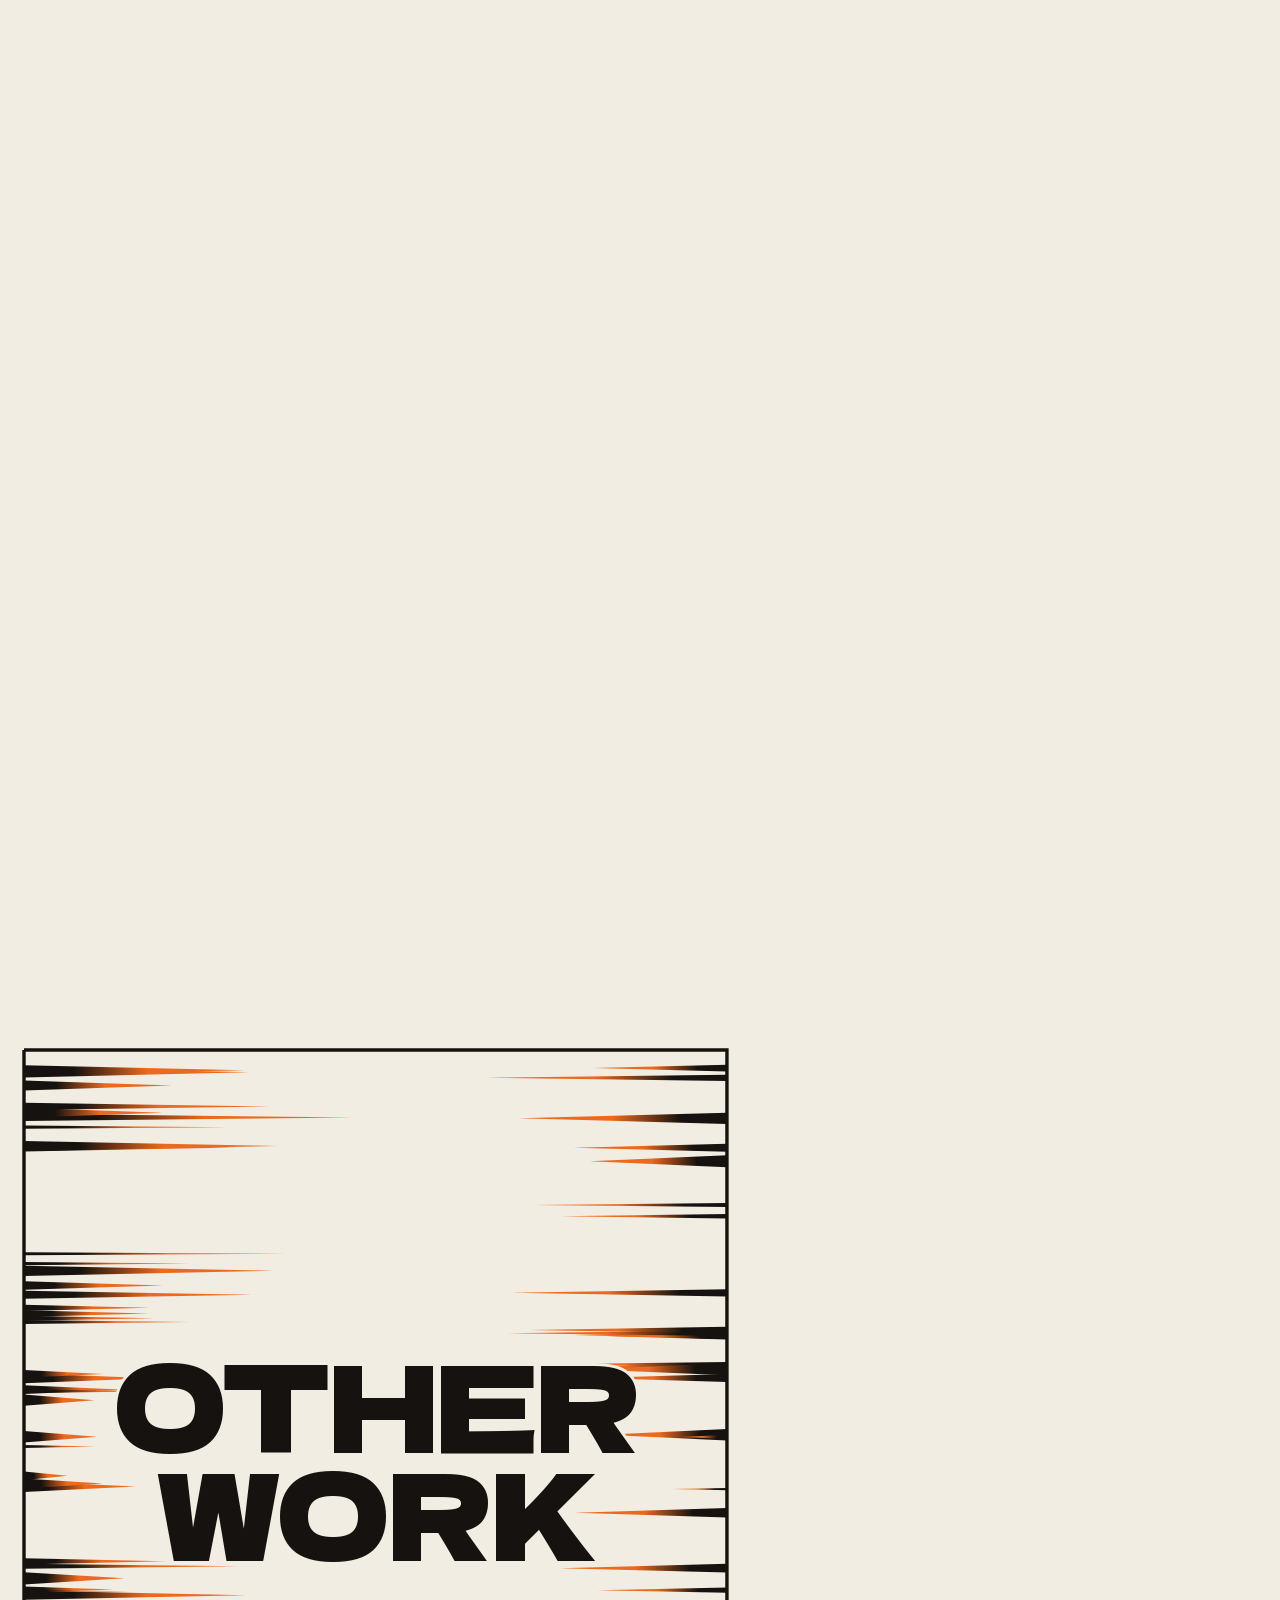
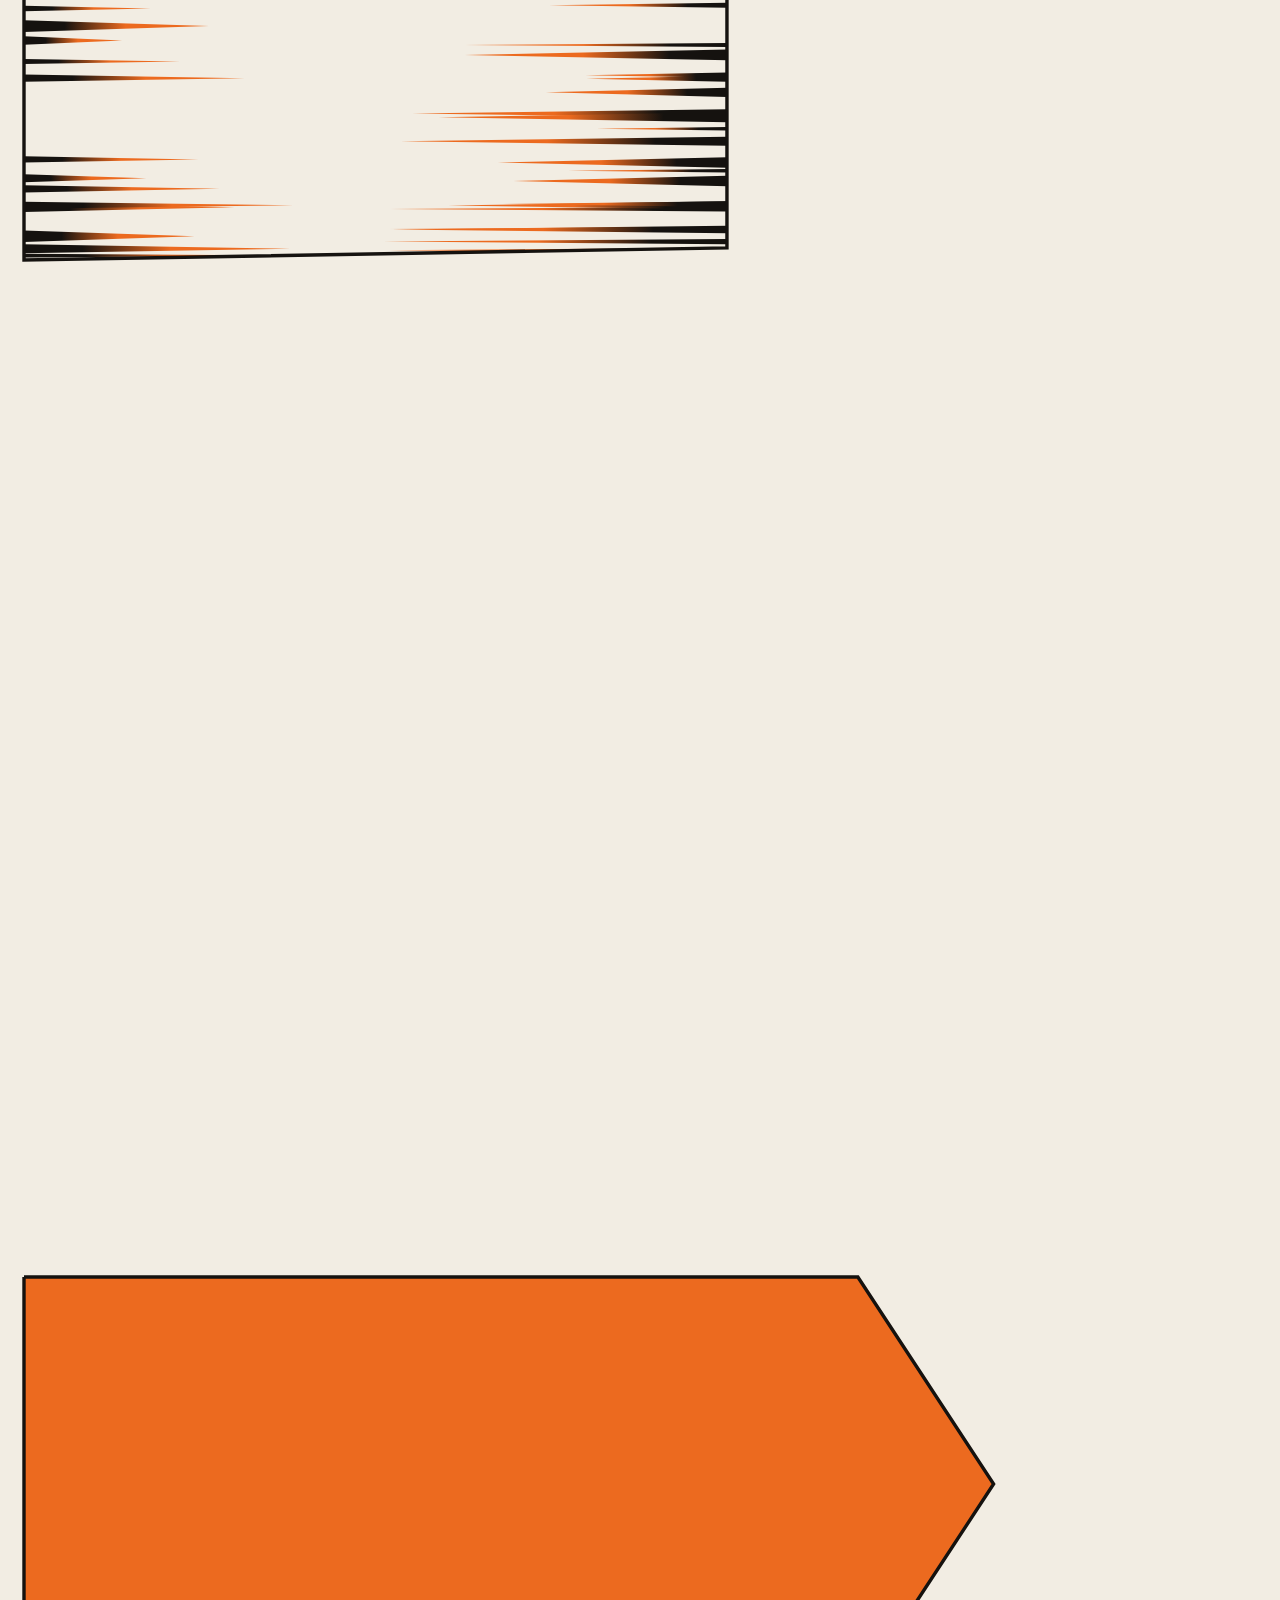
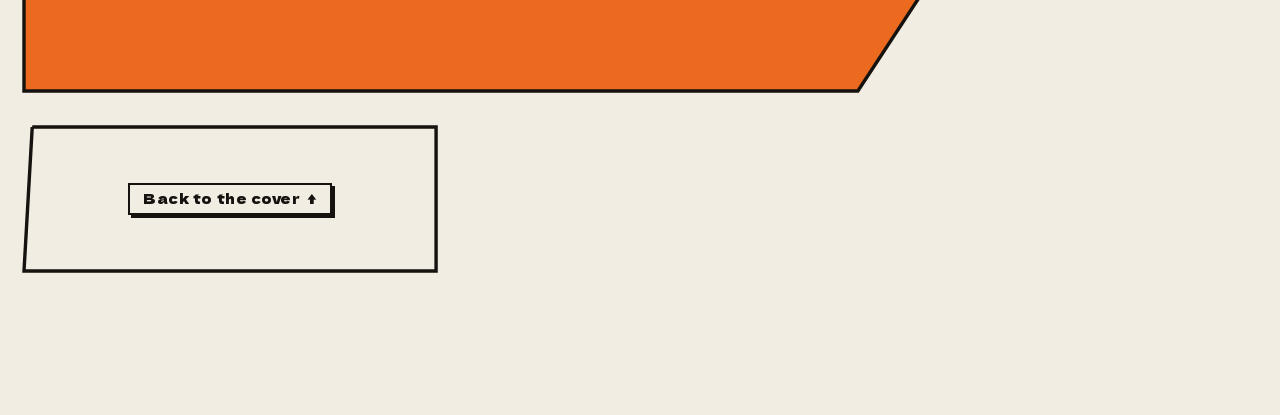
==== commit 405ca6c1: "Wheel hold, slow speed lines, orange streak tips, underlined numbers" ====
--- a/index.html
+++ b/index.html
@@ -23,8 +23,8 @@
   <meta name="twitter:card" content="summary_large_image">
   <meta name="twitter:site" content="@awss1i">
   <meta name="twitter:image" content="https://awssalmubarak.com/og.png">
-  <script type="module" crossorigin src="/assets/index-CXnWriHs.js"></script>
-  <link rel="stylesheet" crossorigin href="/assets/index-BaOlpf0-.css">
+  <script type="module" crossorigin src="/assets/index-a-GhSTlk.js"></script>
+  <link rel="stylesheet" crossorigin href="/assets/index-DV8MdUNw.css">
 </head>
 <body>
   <noscript><div class="fallback">
--- a/assets/index-DV8MdUNw.css
+++ b/assets/index-DV8MdUNw.css
@@ -0,0 +1 @@
+@font-face{font-family:Dela Gothic One;font-style:normal;font-display:swap;font-weight:400;src:url(/assets/dela-gothic-one-latin-400-normal-AgyGD05y.woff2)format("woff2"),url(/assets/dela-gothic-one-latin-400-normal-qxqiosUh.woff)format("woff")}@font-face{font-family:Zen Kaku Gothic New;font-style:normal;font-display:swap;font-weight:400;src:url(/assets/zen-kaku-gothic-new-latin-400-normal-BEdayliK.woff2)format("woff2"),url(/assets/zen-kaku-gothic-new-latin-400-normal-CPSmNJAU.woff)format("woff")}@font-face{font-family:Zen Kaku Gothic New;font-style:normal;font-display:swap;font-weight:700;src:url(/assets/zen-kaku-gothic-new-latin-700-normal-Dgv0FPyh.woff2)format("woff2"),url(/assets/zen-kaku-gothic-new-latin-700-normal-zPVyND5l.woff)format("woff")}@font-face{font-family:Shippori Mincho B1;font-style:normal;font-display:swap;font-weight:700;src:url(/assets/shippori-mincho-b1-latin-700-normal-BA8lGpy2.woff2)format("woff2"),url(/assets/shippori-mincho-b1-latin-700-normal-DtgeO8QJ.woff)format("woff")}@font-face{font-family:JetBrains Mono;font-style:normal;font-display:swap;font-weight:400;src:url(/assets/jetbrains-mono-latin-400-normal-V6pRDFza.woff2)format("woff2"),url(/assets/jetbrains-mono-latin-400-normal-6-qcROiO.woff)format("woff")}@font-face{font-family:Dela Gothic One;font-style:normal;font-weight:400;font-display:swap;src:url([data-uri])format("woff");unicode-range:U+30??,U+FF00-FFEF}:root{--paper:#f2ede3;--paper-2:#e7e0d2;--ink:#15120f;--accent:#ec6a1f;--stroke:3.4px;--margin-w:68px;--mx:0;--my:0;--display:"Dela Gothic One", "Zen Kaku Gothic New", system-ui, sans-serif;--body:"Zen Kaku Gothic New", system-ui, sans-serif;--caption:"Shippori Mincho B1", Georgia, serif;--mono:"JetBrains Mono", ui-monospace, monospace;--pop:cubic-bezier(.2, 1.5, .35, 1);--ink-on:cubic-bezier(.65, 0, .2, 1)}*{box-sizing:border-box}html{background:var(--paper);color:var(--ink);scrollbar-width:thin;scrollbar-color:var(--ink) transparent}body{font:16px/1.5 var(--body);-webkit-font-smoothing:antialiased;margin:0;overflow-x:hidden}::selection{background:var(--accent);color:var(--ink)}a{color:inherit}body:before{content:"";z-index:50;pointer-events:none;background-image:var(--grain);animation:.6s step-end infinite grain;position:fixed;inset:-100px}@keyframes grain{0%{transform:translate(0)}25%{transform:translate(-37px,22px)}50%{transform:translate(19px,-41px)}75%{transform:translate(-12px,-18px)}}.visually-hidden{clip-path:inset(50%);white-space:nowrap;width:1px;height:1px;position:absolute;overflow:hidden}#chapter{padding-right:var(--margin-w)}.free{height:100svh;position:relative}.free.short{height:62svh}.stage-wrap,.beat[style*=--len]{height:var(--len)}.stage{height:100svh;position:sticky;top:0;overflow:hidden}.panel{left:calc(var(--x) * 1%);top:calc(var(--y) * 1%);width:calc(var(--w) * 1%);height:calc(var(--h) * 1%);transition:transform .5s var(--pop);position:absolute}.fill{clip-path:polygon(var(--clip));background:var(--paper);opacity:0;transition:opacity .3s .18s, transform .7s .12s var(--pop);position:absolute;inset:0;overflow:hidden;transform:translateY(14px)scale(.985);container-type:size}.panel.in .fill{opacity:1;transform:none}.frame{pointer-events:none;width:100%;height:100%;position:absolute;inset:0;overflow:visible}.frame path{fill:none;stroke:var(--ink);stroke-width:var(--stroke);stroke-linejoin:miter;vector-effect:non-scaling-stroke;stroke-dasharray:var(--len) var(--len);stroke-dashoffset:var(--len);transition:stroke-dashoffset .75s var(--ink-on)}.panel.in .frame path{stroke-dashoffset:0}.frame .narrow{display:none}@media (hover:hover){.panel.in:hover{transform:translate(-3px,-4px)rotate(-.25deg)}}.stage .depth,.free .depth{transform:translateY(calc((var(--p,.5) - .5) * -36px))}.free .panel{translate:0 calc((var(--p,.5) - .5) * var(--drift,0px))}.free .panel:nth-child(4n+1){--drift:-46px}.free .panel:nth-child(4n+2){--drift:54px}.free .panel:nth-child(4n+3){--drift:-24px}.free .panel:nth-child(4n+4){--drift:34px}.ink .fill{background:var(--ink);color:var(--paper)}.accent .fill{background:var(--accent)}.tone .fill:before{content:"";background-image:radial-gradient(circle, var(--dot,var(--ink)) 1px, transparent 1.45px);transform:translate(calc(var(--mx) * 9px), calc(var(--my) * 9px));-webkit-mask-image:linear-gradient(var(--tone-dir,165deg), #000 0%, #0000008c 35%, transparent 72%);mask-image:linear-gradient(var(--tone-dir,165deg), #000 0%, #0000008c 35%, transparent 72%);opacity:.85;background-size:7px 7px;position:absolute;inset:-30px}.accent-tone .fill:before{--dot:var(--accent);opacity:1;background-size:8px 8px;-webkit-mask-image:linear-gradient(200deg,#000 10%,#000000b3 50%,#0003 100%);mask-image:linear-gradient(200deg,#000 10%,#000000b3 50%,#0003 100%)}.hatch .fill:before{content:"";transform:translate(calc(var(--mx) * -10px), 0);background:repeating-linear-gradient(115deg,#0000 0 14px,#15120f17 14px 16px);position:absolute;inset:-40px}.focus{width:100%;height:100%;position:absolute;inset:0}.letter{font:400 1em/.9 var(--display);letter-spacing:-.01em;margin:0}.sfx{z-index:3;font:400 clamp(34px, 24cqmin, 150px)/1 var(--display);color:var(--ink);-webkit-text-stroke:.12em var(--paper);paint-order:stroke fill;white-space:nowrap;transform:rotate(var(--r,0deg)) scale(0);pointer-events:none;position:absolute}.panel.in .sfx{animation:pop .5s .35s var(--pop) both, boil .45s steps(1) .85s infinite}.ink .sfx{color:var(--paper);-webkit-text-stroke-color:var(--ink)}.accent .sfx,.accent-tone .sfx{color:var(--ink);-webkit-text-stroke-color:var(--paper)}@keyframes pop{0%{transform:rotate(var(--r)) scale(.2);opacity:0}60%{transform:rotate(var(--r)) scale(1.18);opacity:1}to{transform:rotate(var(--r)) scale(1)}}@keyframes boil{0%{transform:rotate(var(--r)) translate(0, 0)}33%{transform:rotate(calc(var(--r) + .7deg)) translate(.6px, -.5px)}66%{transform:rotate(calc(var(--r) - .5deg)) translate(-.5px, .6px)}}.caption{z-index:2;background:var(--paper);border:2.5px solid var(--ink);font:700 1em/1.45 var(--caption);margin:0;padding:.7em .9em;position:relative}.label{font:400 .8rem/1 var(--display);letter-spacing:.14em;text-transform:uppercase;display:inline-block}.kind{font:400 .78rem/1 var(--display);letter-spacing:.08em;text-transform:uppercase;border:2px solid var(--ink);white-space:nowrap;padding:.3em .7em .35em;display:inline-block}.kind-discovered{background:var(--accent)}.kind-reported{background:var(--paper)}.btn,.install{font:400 .85rem/1 var(--display);letter-spacing:.04em;color:var(--ink);background:var(--paper);border:2.5px solid var(--ink);cursor:pointer;box-shadow:3px 3px 0 var(--ink);align-items:center;gap:.5em;padding:.55em .95em;text-decoration:none;transition:transform .15s,box-shadow .15s,background .15s;display:inline-flex}.btn:hover,.install:hover{box-shadow:5px 5px 0 var(--ink);background:var(--accent);transform:translate(-2px,-2px)}.btn:active,.install:active{box-shadow:1px 1px 0 var(--ink);transform:translate(2px,2px)}.btn i,.pr-link i{font-style:normal}:focus-visible{outline:3px solid var(--accent);outline-offset:3px}.title .fill{align-content:center;padding:6cqw;display:grid}.title .focus{opacity:.95}.vol{font:400 clamp(11px, 2.2cqw, 20px)/1 var(--display);letter-spacing:.2em;background:var(--ink);color:var(--paper);padding:.35em .6em;position:absolute;top:5cqh;left:5cqw}.name{z-index:2;text-align:center;justify-items:center;margin:0;display:grid;position:relative}.name span{font-family:var(--display);color:var(--ink);-webkit-text-stroke:.05em var(--paper);paint-order:stroke fill;font-weight:400;line-height:.86;display:block}.name .l1{letter-spacing:-.02em;font-size:min(27cqw,46cqh)}.name .l2{letter-spacing:.01em;font-size:min(10.4cqw,18cqh)}.title.in .name .l1{animation:slam .55s .55s var(--pop) both}.title.in .name .l2{animation:slam .55s .75s var(--pop) both}@keyframes slam{0%{opacity:0;transform:scale(2.4)rotate(-6deg)}55%{opacity:1;transform:scale(.94)rotate(1deg)}to{transform:none}}.brush{z-index:1;justify-self:center;width:70cqw;height:7cqh;margin-top:-2cqh;position:relative}.brush path{fill:none;stroke:var(--accent);stroke-width:14px;stroke-linecap:round;stroke-dasharray:1;stroke-dashoffset:1px}.title.in .brush path{animation:brush .6s 1.1s var(--ink-on) forwards}.still .brush path{stroke-dashoffset:0}@keyframes brush{to{stroke-dashoffset:0}}.vertical .fill{place-items:center;display:grid}.vmail{writing-mode:vertical-rl;font:400 min(56cqw, calc(94cqh / (var(--n) * .74)))/1 var(--display);color:var(--paper);white-space:nowrap;text-decoration:none;transition:color .15s}.vmail:hover{color:var(--accent)}.socials .fill{align-content:end;padding:9%;display:grid}.socials .links{z-index:2;gap:.7rem;display:grid;position:relative}.socials .btn{justify-content:space-between}@container (width<=210px){.socials .links{gap:.5rem}.socials .btn{letter-spacing:0;box-shadow:2px 2px 0 var(--ink);gap:.3em;padding:.45em .5em;font-size:.72rem}.socials .btn i{display:none}}@container (height<=240px){.lead .cue{display:none}.lead .caption{padding:.45em .65em}}@container (height<=190px){.lead .caption{padding:.35em .55em;font-size:12px;line-height:1.3}.lead .toc{gap:0}.lead .toc a{font-size:12.5px;line-height:1.25}}.lead .fill{align-content:space-between;gap:2cqh;padding:5cqmin 6cqmin;display:grid}.lead .caption{font-size:clamp(13px,4.6cqmin,18px)}.toc{gap:.25em;display:grid}.toc a{width:max-content;font:400 clamp(14px, 5.8cqmin, 24px)/1.2 var(--display);align-items:baseline;gap:.8em;text-decoration:none;transition:transform .15s,color .15s;display:flex}.toc b{min-width:2em;color:var(--accent);background:var(--ink);place-items:center;padding:.25em .3em;font-size:max(11px,.62em);font-weight:400;display:inline-grid}.toc a:hover{color:var(--accent);transform:translate(6px)}.cue{font:400 clamp(12px, 5cqmin, 18px)/1 var(--display);letter-spacing:.2em;justify-self:end;align-items:center;gap:.6em;display:inline-flex}.cue i{border-right:3px solid var(--ink);border-bottom:3px solid var(--ink);width:1.1em;height:1.1em;animation:1.1s ease-in-out infinite nudge;transform:rotate(45deg)}@keyframes nudge{50%{transform:translateY(6px)rotate(45deg)}}.tally .fill{place-items:center;display:grid}.tally .depth{z-index:2;text-align:center;justify-items:center;display:grid;position:relative}.big,.mid,.half b{font:400 1em/.85 var(--display);letter-spacing:-.03em;font-variant-numeric:tabular-nums;-webkit-text-stroke:.045em var(--paper);paint-order:stroke fill}.big{font-size:min(52cqw, 62cqh, calc(118cqw / var(--n,2)))}.mid{font-size:min(30cqw, 52cqh, calc(96cqw / var(--n,2)))}.unit{font:400 clamp(12px, 4.6cqmin, 30px)/1.1 var(--display);letter-spacing:.12em;text-transform:uppercase;margin-top:.3em}.num-a .fill{display:block}.num-a .sfx{color:var(--accent)}.num-a .unit{white-space:nowrap;background:var(--accent);color:var(--ink);margin:0;padding:.25em .6em;position:absolute;bottom:7cqh;left:50%;translate:-50%}.pool{width:100%;height:100%;position:absolute;inset:0}.pool-digits{font:400 400px Dela Gothic One,sans-serif}.pool-paper{fill:var(--paper)}.pool-ink{fill:var(--accent)}.pool-mark{stroke:var(--accent);stroke-width:2px;stroke-dasharray:5 6;opacity:0;transition:opacity .5s 1s}.pool-note{font-family:var(--display);letter-spacing:.08em;fill:var(--accent);opacity:0;transition:opacity .5s 1s}.pool.on .pool-mark,.pool.on .pool-note{opacity:1}.split .fill{grid-template-columns:1fr 1fr;place-items:stretch stretch}.half{align-content:center;justify-items:start;gap:.4em;padding:4cqh 4cqw;display:grid;position:relative}.half b{font-size:min(13cqw,40cqh)}.half p{max-width:36ch;font:700 clamp(12px, min(2cqw, 7.5cqh), 18px)/1.4 var(--caption);margin:0}.half .unit{font-size:clamp(12px,2.4cqw,24px)}.disc{background:var(--accent)}.rep{border-left:var(--stroke) solid var(--ink)}.panel.in .letter{animation:slam .6s .3s var(--pop) both}.shake{animation:.32s steps(2,end) both shake}@keyframes shake{0%{transform:translate(6px,-4px)}25%{transform:translate(-7px,3px)}50%{transform:translate(4px,5px)}75%{transform:translate(-3px,-4px)}to{transform:none}}.sum-panel .fill{align-content:center;padding:3cqmin 5cqmin;display:grid}.halftone{width:calc(100% + 20px);height:calc(100% + 20px);transform:translate(calc(var(--mx) * 6px), calc(var(--my) * 4px));position:absolute;top:-10px;left:-10px}.sum{z-index:2;max-width:60%;font:700 clamp(13px, min(3.6cqw, 13cqh), 30px)/1.3 var(--caption);margin:0;position:relative}.sum b{font:400 1.3em var(--display);display:inline-block;position:relative}.uline{z-index:-1;width:112%;height:.42em;position:absolute;bottom:-.18em;left:-6%;overflow:visible}.uline path{fill:none;stroke:var(--accent);stroke-width:9px;stroke-linecap:round;stroke-dasharray:1;stroke-dashoffset:1px}.seen .uline path{animation:uline 6s var(--d) infinite}.still .uline path{stroke-dashoffset:0}@keyframes uline{0%{stroke-dashoffset:1px;opacity:1}8%{stroke-dashoffset:0}70%{stroke-dashoffset:0;opacity:1}80%,to{stroke-dashoffset:0;opacity:0}}.defs-panel .fill{align-content:center;padding:3cqmin 5cqmin;display:grid}.defs{z-index:2;gap:.7rem;margin:0;display:grid;position:relative}.defs .kind{box-shadow:3px 3px 0 var(--ink);transform:rotate(-3deg)}.defs .kind-reported{transform:rotate(2deg)}.defs div{align-items:baseline;gap:1.2rem;display:flex}.defs dt{flex:none;width:8.5em}.defs dd{font:700 clamp(13px, min(2.5cqw, 10cqh), 18px)/1.4 var(--caption);margin:0}.list-panel .fill{flex-direction:column;padding:2.2cqmin 2.4cqmin 0;display:flex}.list-panel .ledger{flex:1;height:auto;min-height:0}.controls{flex-wrap:wrap;align-items:center;gap:.8rem 1.4rem;margin:.4rem 0 .6rem;display:flex}.tabs{display:flex}.tabs button,.sorts button{font:400 .85rem/1 var(--display);letter-spacing:.04em;color:var(--ink);background:var(--paper);border:2.5px solid var(--ink);cursor:pointer;padding:.65em .9em;transition:background .15s,transform .15s}.tabs button+button{border-left:0}.tabs button b{opacity:.6;margin-left:.5em;font-weight:400}.tabs [aria-selected=true]{background:var(--ink);color:var(--paper)}.tabs [aria-selected=true] b{color:var(--accent);opacity:1}.sorts{gap:.4rem;margin-left:auto;display:flex}.sorts [aria-pressed=true]{background:var(--accent)}.tabs button:hover,.sorts button:hover{transform:translateY(-2px)}.bubble{flex:280px;position:relative}.bubble input{width:100%;font:700 1rem/1 var(--caption);color:var(--ink);background:var(--paper);border:2.5px solid var(--ink);border-radius:999px;outline:none;padding:.85em 1.3em;transition:box-shadow .2s}.bubble input:focus{box-shadow:4px 4px 0 var(--accent)}.bubble:after{content:"";background:var(--paper);border-left:2.5px solid var(--ink);border-bottom:2.5px solid var(--ink);width:18px;height:14px;position:absolute;bottom:-11px;left:2.2em;transform:skew(-35deg)}.count{font:400 .8rem/1 var(--display);letter-spacing:.1em;text-transform:uppercase;opacity:.7;margin:.9rem 0 .3rem}.ledger{overscroll-behavior:contain;scrollbar-width:thin;scrollbar-color:var(--accent) #15120f1f;scrollbar-gutter:stable;height:min(68svh,720px);position:relative;overflow-y:auto;-webkit-mask-image:linear-gradient(#0000 0,#000 28px calc(100% - 48px),#0000 100%);mask-image:linear-gradient(#0000 0,#000 28px calc(100% - 48px),#0000 100%)}.ledger.idle{overflow-y:hidden}.ledger-content{transform-origin:50% 0;position:relative}.ledger .empty{text-align:center;font:400 clamp(20px, 3vw, 40px)/1.2 var(--display);position:absolute;inset:30% 0 auto}.row{align-items:center;gap:1rem;padding:0 .6rem;display:flex;position:absolute;top:0;left:0;right:0}.row-repo{cursor:pointer;border-bottom:1.5px solid #15120f24;height:60px}.row-repo:hover{background:#ec6a1f1f}.row-repo:hover .caret{color:var(--accent)}.ch{width:4.4em;font:400 .78rem/1 var(--display);letter-spacing:.08em;opacity:.55;flex:none}.rname{text-overflow:ellipsis;white-space:nowrap;max-width:58%;font:400 clamp(17px, 1.7vw, 24px)/1 var(--display);outline-offset:4px;flex:none;overflow:hidden}.dots{border-bottom:3px dotted #15120f73;flex:1;min-width:2rem;height:0;transform:translateY(6px)}.rstars{font:400 .95rem/1 var(--display);flex:none}.rcount{text-align:center;min-width:2em;font:400 .8rem/1 var(--display);background:var(--ink);color:var(--paper);flex:none;padding:.3em .5em}.caret{flex:none;width:1em;font-size:1rem;transition:color .15s}.row-entry{height:48px;font:400 .9rem/1.2 var(--body);background:#15120f09;padding-left:5.6rem}.row-entry .pr{font:400 .9rem/1 var(--mono);border-bottom:2px solid var(--accent);flex:none;text-decoration:none}.row-entry .pr:hover{background:var(--accent)}.when{width:5.5em;font:700 .85rem/1 var(--caption);opacity:.7;flex:none}.stack{text-overflow:ellipsis;white-space:nowrap;min-width:0;font:400 .85rem/1 var(--mono);opacity:.8;flex:1;overflow:hidden}.stack em{opacity:.7;font-style:normal}.impact{font:400 .75rem/1 var(--display);background:var(--ink);color:var(--accent);flex:none;padding:.3em .5em}.row-entry .kind{font-size:.66rem}.no{font:400 clamp(12px, 3.4cqmin, 20px)/1 var(--display);letter-spacing:.12em;align-items:baseline;gap:.8em;display:inline-flex}.proj .fill{align-content:center;gap:2.4cqh;padding:5cqmin 5.5cqmin;display:grid}.feats-panel .fill{align-content:center;padding:5cqmin 5.5cqmin;display:grid}.proj .depth{transform:translateY(calc(var(--p,0) * -14px));justify-items:start;display:grid}.cursor{font:400 50cqh/1 var(--mono);color:var(--accent);pointer-events:none;animation:1.1s step-end infinite blink;position:absolute;top:4cqh;right:5cqw}@keyframes blink{50%{opacity:0}}.pname{font:400 min(22cqw, 22cqh, calc(100cqw / var(--n)))/.92 var(--display);letter-spacing:-.02em;white-space:nowrap;margin:.1em 0 .05em}.meta{font:400 clamp(12px, 2.6cqmin, 18px)/1 var(--display);letter-spacing:.06em;background:var(--accent);padding:.3em .55em}.proj .caption{font-size:clamp(14px,5cqmin,26px)}.feats{counter-reset:f;gap:.55em;margin:0;padding:0;list-style:none;display:grid}.feats li{counter-increment:f;font:700 clamp(13px, 4.6cqmin, 21px)/1.4 var(--caption);border:2px solid var(--ink);background:var(--paper);opacity:0;padding:.55em .8em .55em 2.6em;position:relative;transform:translate(-18px)}.feats li:before{content:counter(f);font:400 1.1em/1 var(--display);color:var(--accent);-webkit-text-stroke:1px var(--ink);position:absolute;top:.45em;left:.6em}.feats-panel.in .feats li{animation:feat .5s calc(.5s + var(--i) * .1s) var(--pop) forwards}@keyframes feat{to{opacity:1;transform:none}}.acts{flex-wrap:wrap;align-items:center;gap:.8rem;display:flex}.install code{font:400 .9rem/1 var(--mono)}.install span{letter-spacing:.1em;text-transform:uppercase;border-left:2px solid;padding-left:.7em;font-size:.7rem}.install.copied{background:var(--accent)}.termp .fill{padding:5cqmin;overflow:hidden}.term{font:400 clamp(11px, min(2.25cqw, 1.85cqh), 17px)/1.6 var(--mono);white-space:pre;color:var(--paper-2);align-content:start;height:100%;display:grid;overflow:hidden;-webkit-mask-image:linear-gradient(#000 86%,#0000 99%);mask-image:linear-gradient(#000 86%,#0000 99%)}.tl{opacity:0;text-overflow:ellipsis;overflow:hidden}.tl.bad{color:var(--accent)}.tl.note{color:#b9b1a2}.termp.in .tl{animation:line 10ms calc(.4s + var(--i) * 70ms) forwards}.termp.in .tl:first-child{color:var(--paper)}@keyframes line{to{opacity:1}}.solo{z-index:2;place-items:center;height:100%;display:grid;position:relative}.lang{font:400 min(16cqw, 22cqh)/1 var(--display);text-transform:uppercase}.free.flow{height:var(--fh)}.work-title .fill{place-items:center;display:grid}.slam{z-index:2;text-align:center;font:400 min(17cqw, 34cqh, calc(150cqw / var(--n)))/.9 var(--display);letter-spacing:-.02em;color:var(--ink);-webkit-text-stroke:.05em var(--paper);paint-order:stroke fill;justify-items:center;margin:0;display:grid;position:relative}.slam span,.cat span{display:block}.panel.in .slam span{animation:slam .55s calc(.45s + var(--i) * .2s) var(--pop) both}.work-cat .fill{place-items:center;display:grid}.cat{z-index:2;text-align:center;font:400 min(17.6cqh, calc(78.4cqw / var(--n)))/.9 var(--display);letter-spacing:-.01em;color:var(--paper);margin:0;position:relative}.cat-rows{align-content:space-evenly;display:grid;position:absolute;inset:-20% -30%;transform:rotate(-8deg)}.cat-rows span{font:400 9cqh/1 var(--display);color:#0000;-webkit-text-stroke:1px #f2ede333;white-space:nowrap;animation:30s linear infinite paused rows}.cat-rows.playing span{animation-play-state:running}.cat-rows span:nth-child(odd){animation-direction:reverse}.cat-rows span:nth-child(3),.cat-rows span:nth-child(6){-webkit-text-stroke-color:#ec6a1fe6}.cat-rows b{vertical-align:.25em;font-size:.6em;font-weight:400}@keyframes rows{to{transform:translate(-25%)}}.panel.in .cat span{animation:slam .5s calc(.35s + var(--i) * .15s) var(--pop) both}.work-item .fill{align-content:end;justify-items:start;gap:3cqh;padding:7cqmin;display:grid}.item{z-index:2;max-width:18ch;font:400 clamp(20px, min(8cqw, 13cqh), 60px)/1.05 var(--display);margin:0;position:relative}.work-item .caption{max-width:48ch;font-size:clamp(14px,3.4cqmin,20px)}.work-item .btn{z-index:2;position:relative}@container (width<=320px){.work-item .fill{padding:6cqmin 5cqmin}.item{font-size:clamp(17px,7cqw,40px)}.work-item .btn{letter-spacing:0;padding:.5em .6em;font-size:.72rem}}.tbc .fill{align-items:center;padding:0 16cqw 0 6cqw;display:grid}.tbc .letter{font-size:min(10cqw,30cqh);line-height:1}.back .fill{place-items:center;display:grid}.margin{z-index:40;width:var(--margin-w);writing-mode:vertical-rl;background:var(--ink);color:var(--paper);font:400 .78rem/1 var(--display);letter-spacing:.12em;flex-direction:row;align-items:center;gap:1.4rem;padding:1.4rem 0 1.4rem 16px;display:flex;position:fixed;top:0;bottom:0;right:0}.m-name{color:var(--accent)}.rail{top:0;bottom:0;right:calc(var(--margin-w) - 16px);z-index:41;cursor:pointer;touch-action:none;width:16px;position:fixed}.rail:focus-visible{outline-offset:-3px}.rail-line{background:#f2ede338;width:2px;position:absolute;top:12px;bottom:12px;left:7px}.tick{left:0;top:calc(12px + 13px + var(--t,0) * (100% - 24px - 26px) - 7px);cursor:pointer;background:0 0;border:0;place-items:center;width:16px;height:14px;padding:0;display:grid;position:absolute}.rail-ticks{position:absolute;inset:0}.tick b{background:var(--paper);opacity:.55;width:10px;height:2px;transition:width .2s,background .2s,opacity .2s}.tick.on b{background:var(--accent);opacity:1;width:14px}.tick span{font:400 .7rem/1 var(--display);letter-spacing:.06em;white-space:nowrap;color:var(--paper);background:var(--ink);opacity:0;pointer-events:none;transition:opacity .15s, transform .2s var(--pop);padding:.45em .7em;position:absolute;top:50%;right:24px;transform:translate(6px,-50%)}.tick:hover span,.tick:focus-visible span,.rail.dragging .tick.on span{opacity:1;transform:translateY(-50%)}.rail-thumb{background:var(--accent);width:14px;height:26px;color:var(--ink);font:400 8px/1 var(--display);cursor:grab;will-change:transform;box-shadow:0 0 0 2px var(--ink);place-items:center;display:grid;position:absolute;top:12px;left:1px}.rail.dragging .rail-thumb{cursor:grabbing}.rail-thumb span{position:relative}.rail-thumb:before{content:"";background:var(--paper);transform-origin:top;position:absolute;inset:0;transform:scaleY(0)}.rail-thumb.holding:before{animation:hold var(--hold,.6s) linear}@keyframes hold{0%{transform:scaleY(1)}}.rail.dragging,.rail.dragging~*{-webkit-user-select:none;user-select:none}@media (aspect-ratio>4/5){html{scrollbar-width:none}html::-webkit-scrollbar{display:none}}.m-line{text-align:center;min-height:0;font:700 .74rem/1.35 var(--caption);letter-spacing:.02em;opacity:.85;flex:1}.m-mail{border-left:2px solid var(--accent);padding:.7em 0;text-decoration:none}.m-mail:hover{color:var(--accent)}.folio{z-index:40;background:var(--paper);border:2px solid var(--ink);font:400 .72rem/1 var(--display);letter-spacing:.08em;pointer-events:none;align-items:baseline;gap:.6em;padding:.35em .6em;display:flex;position:fixed;bottom:12px;left:14px}.folio-n{color:var(--accent);-webkit-text-stroke:.5px var(--ink)}.folio.flip{animation:flip .4s var(--pop)}@keyframes flip{0%{transform:rotateX(90deg)}}.speed{z-index:45;pointer-events:none;width:100vw;height:100vh;position:fixed;inset:0}@media (aspect-ratio<=4/5){:root{--margin-w:0px;--stroke:3px}#chapter{padding-top:40px}.panel{left:calc(var(--nx) * 1%);top:calc(var(--ny) * 1%);width:calc(var(--nw) * 1%);height:calc(var(--nh) * 1%)}.fill{clip-path:polygon(var(--nclip))}.frame .wide{display:none}.frame .narrow{display:inline}.free{height:calc(100svh - 40px)}.stage{height:calc(100svh - 40px);top:40px}.free.short{height:46svh}.margin{writing-mode:horizontal-tb;flex-direction:row;gap:.8rem;width:auto;height:40px;padding:0 12px;font-size:.7rem;bottom:auto;left:0}.m-line,.rail{display:none}.margin{padding-left:12px}.m-name{flex:1}.m-mail{border-left:0;border-bottom:2px solid var(--accent);padding:.3em 0}.socials .fill{align-content:center;padding:4cqmin 5cqmin}.socials .links{flex-wrap:wrap;gap:.5rem;display:flex}.socials .btn{padding:.5em .7em;font-size:.75rem}.socials .sfx{font-size:30px;bottom:6%;right:5%;top:auto!important;left:auto!important}.lead .fill{gap:1.2cqh;padding:4.5cqmin 5cqmin}.lead .caption{padding:.5em .7em;font-size:12px}.toc a{font-size:14px}.split .fill{grid-template-rows:1fr 1fr;grid-template-columns:1fr}.rep{border-left:0;border-top:var(--stroke) solid var(--ink)}.half{padding:3cqh 5cqw}.half b{font-size:min(20cqw,17cqh)}.half p{font-size:12px;line-height:1.3}.defs dt{width:7.5em}.defs .kind{font-size:.72rem}.proj .caption{padding:.55em .75em;font-size:clamp(13px,4.6cqmin,20px)}.proj .fill{gap:1.6cqh}.feats{gap:.4em}.feats li{padding:.45em .7em .45em 2.3em;font-size:clamp(12px,4.2cqmin,18px);line-height:1.3}.defs{gap:.45rem}.defs dd{font-size:12px;line-height:1.3}.free.flow{height:var(--nfh)}.controls{gap:.5rem .6rem}.tabs button,.sorts button{padding:.55em .6em;font-size:.72rem}.bubble input{padding:.7em 1em;font-size:.9rem}.sorts{margin-left:0}.row-repo{gap:.6rem;height:64px}.ch{width:4em}.rname{flex:1;min-width:0;max-width:none;font-size:16px}.rname small,.dots{display:none}.rstars{font-size:.8rem}.row-entry{flex-wrap:wrap;align-content:center;gap:.3rem .7rem;height:62px;padding-left:1rem}.row-entry .stack{flex-basis:100%;order:5}}.rotate{display:none}@media (orientation:landscape) and (height<=500px) and (pointer:coarse){.rotate{z-index:60;background:var(--paper);padding:14px;display:grid;position:fixed;inset:0}.rotate-panel{text-align:center;border:var(--stroke) solid var(--ink);align-content:center;place-items:center;gap:10px;display:grid;position:relative;overflow:hidden;container-type:size}.rotate-burst{background:repeating-conic-gradient(var(--ink) 0deg .55deg, transparent .55deg 3.6deg);position:absolute;inset:-30%;-webkit-mask-image:radial-gradient(46% 40%,#0000 55%,#000 100%);mask-image:radial-gradient(46% 40%,#0000 55%,#000 100%)}.rotate-phone{border:4px solid var(--ink);background:var(--paper);width:34px;height:58px;box-shadow:inset 0 -8px 0 -4px var(--accent);animation:turn 2.4s var(--ink-on) infinite;border-radius:7px;position:relative}.rotate-title{font:400 min(9cqw, 22cqh)/1 var(--display);color:var(--ink);-webkit-text-stroke:.05em var(--paper);paint-order:stroke fill;margin:0;position:relative}.rotate-line{font:700 14px/1.3 var(--caption);background:var(--paper);border:2px solid var(--ink);margin:0;padding:.4em .8em;position:relative}.rotate .sfx{transform:rotate(var(--r));font-size:34px;animation:.45s step-end infinite boil}}@keyframes turn{0%,20%{transform:rotate(-90deg)}55%,to{transform:rotate(0)}}.still *,.still :before,.still :after{transition:none!important;animation:none!important}.still .sfx,.still .stamp{transform:rotate(var(--r,0deg))}.still .feats li,.still .tl{opacity:1;transform:none}.still .slam span,.still .cat span{animation:none}.still .frame path,.still .brush path{stroke-dashoffset:0}.still body:before{animation:none}.fallback{max-width:70ch;font:700 1rem/1.6 var(--caption);margin:0 auto;padding:8vh 6vw}.fallback h1,.fallback h2{font:400 clamp(28px, 6vw, 56px)/1 var(--display);margin:1.4em 0 .4em}.fallback a{border-bottom:2px solid var(--accent);text-decoration:none}
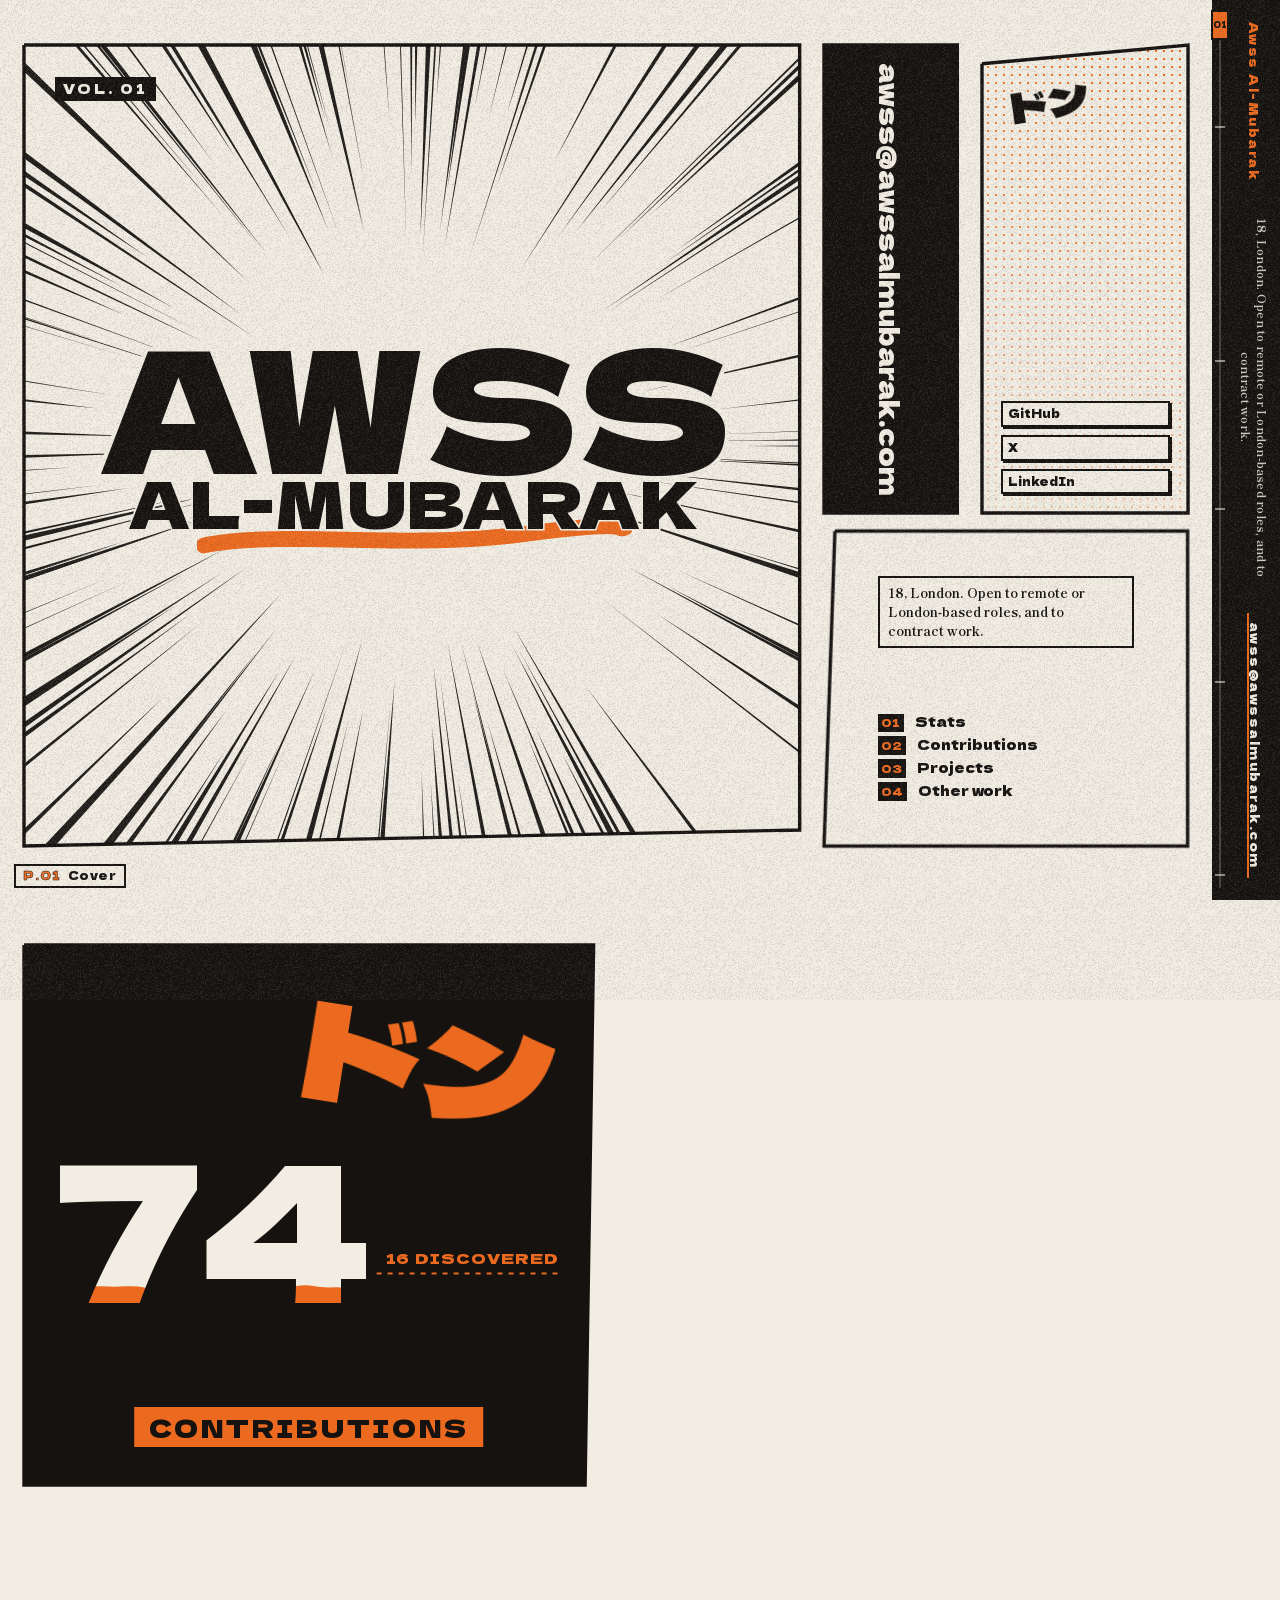
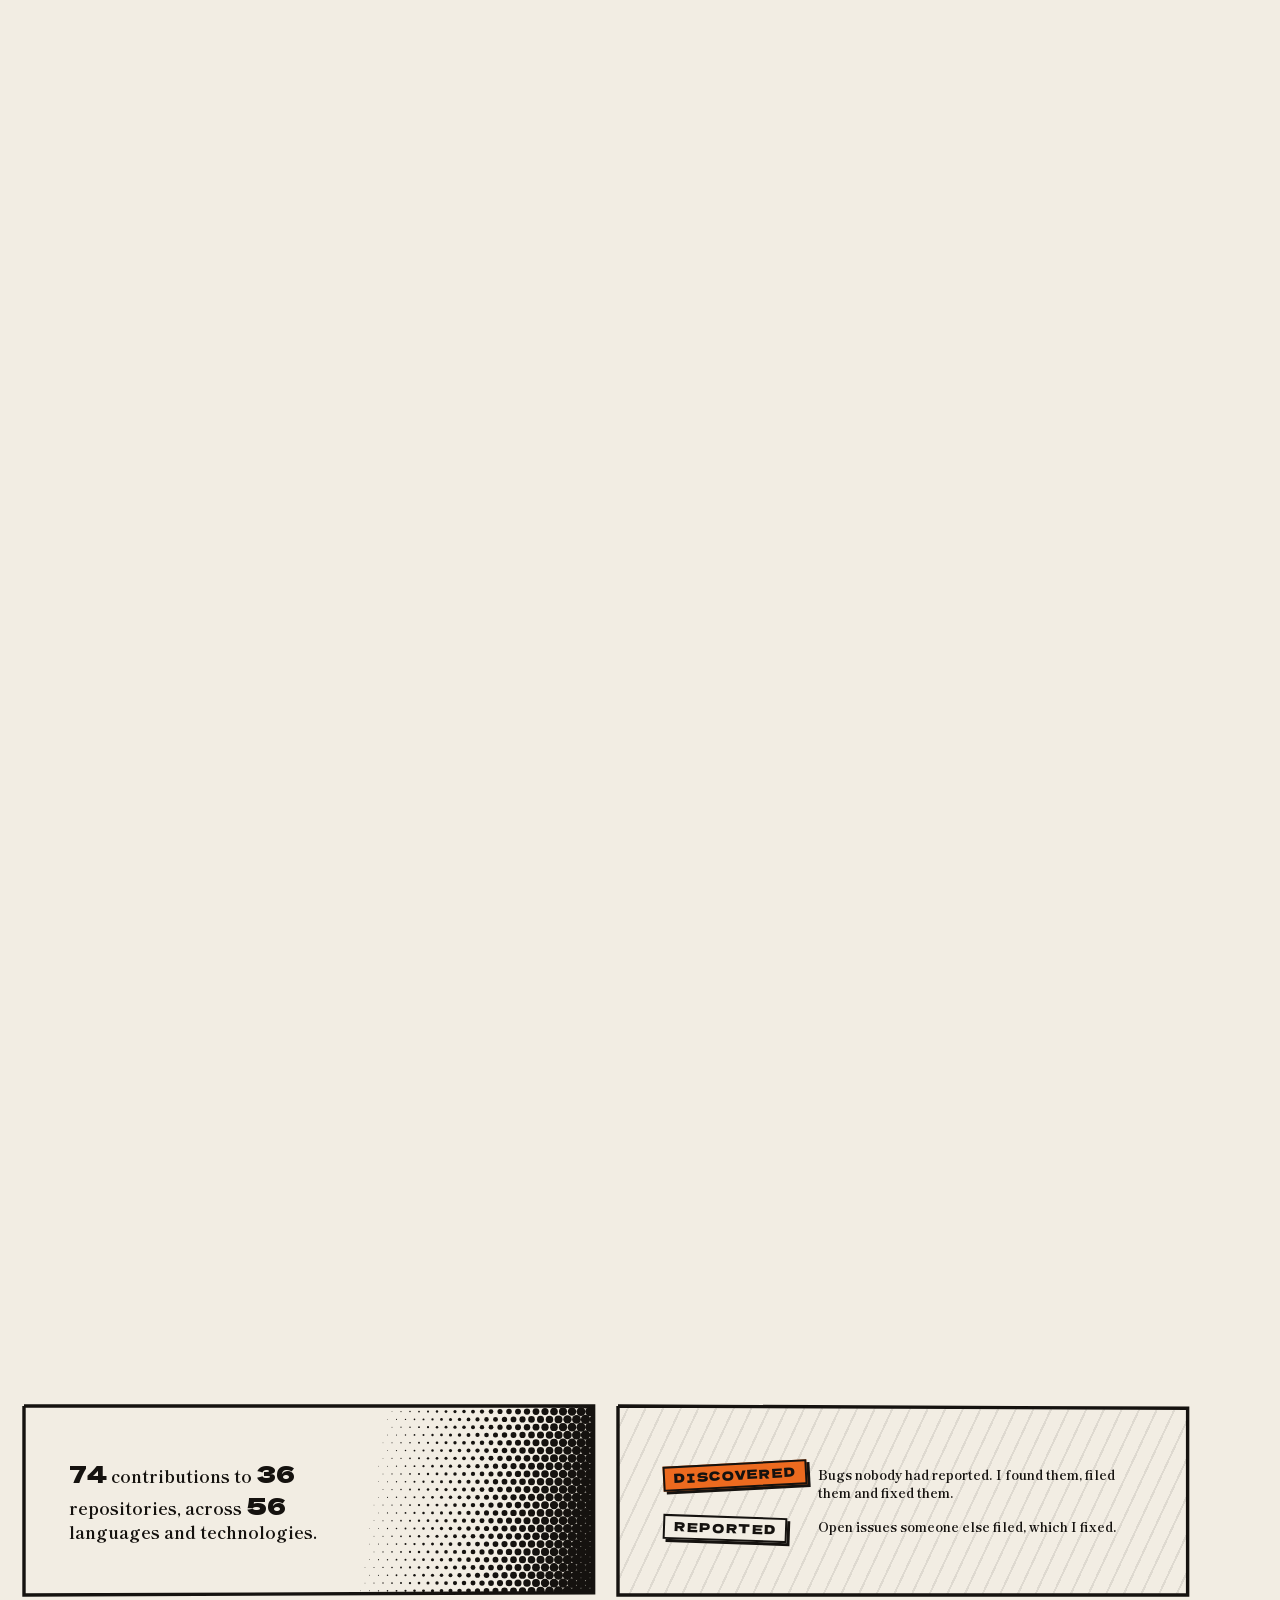
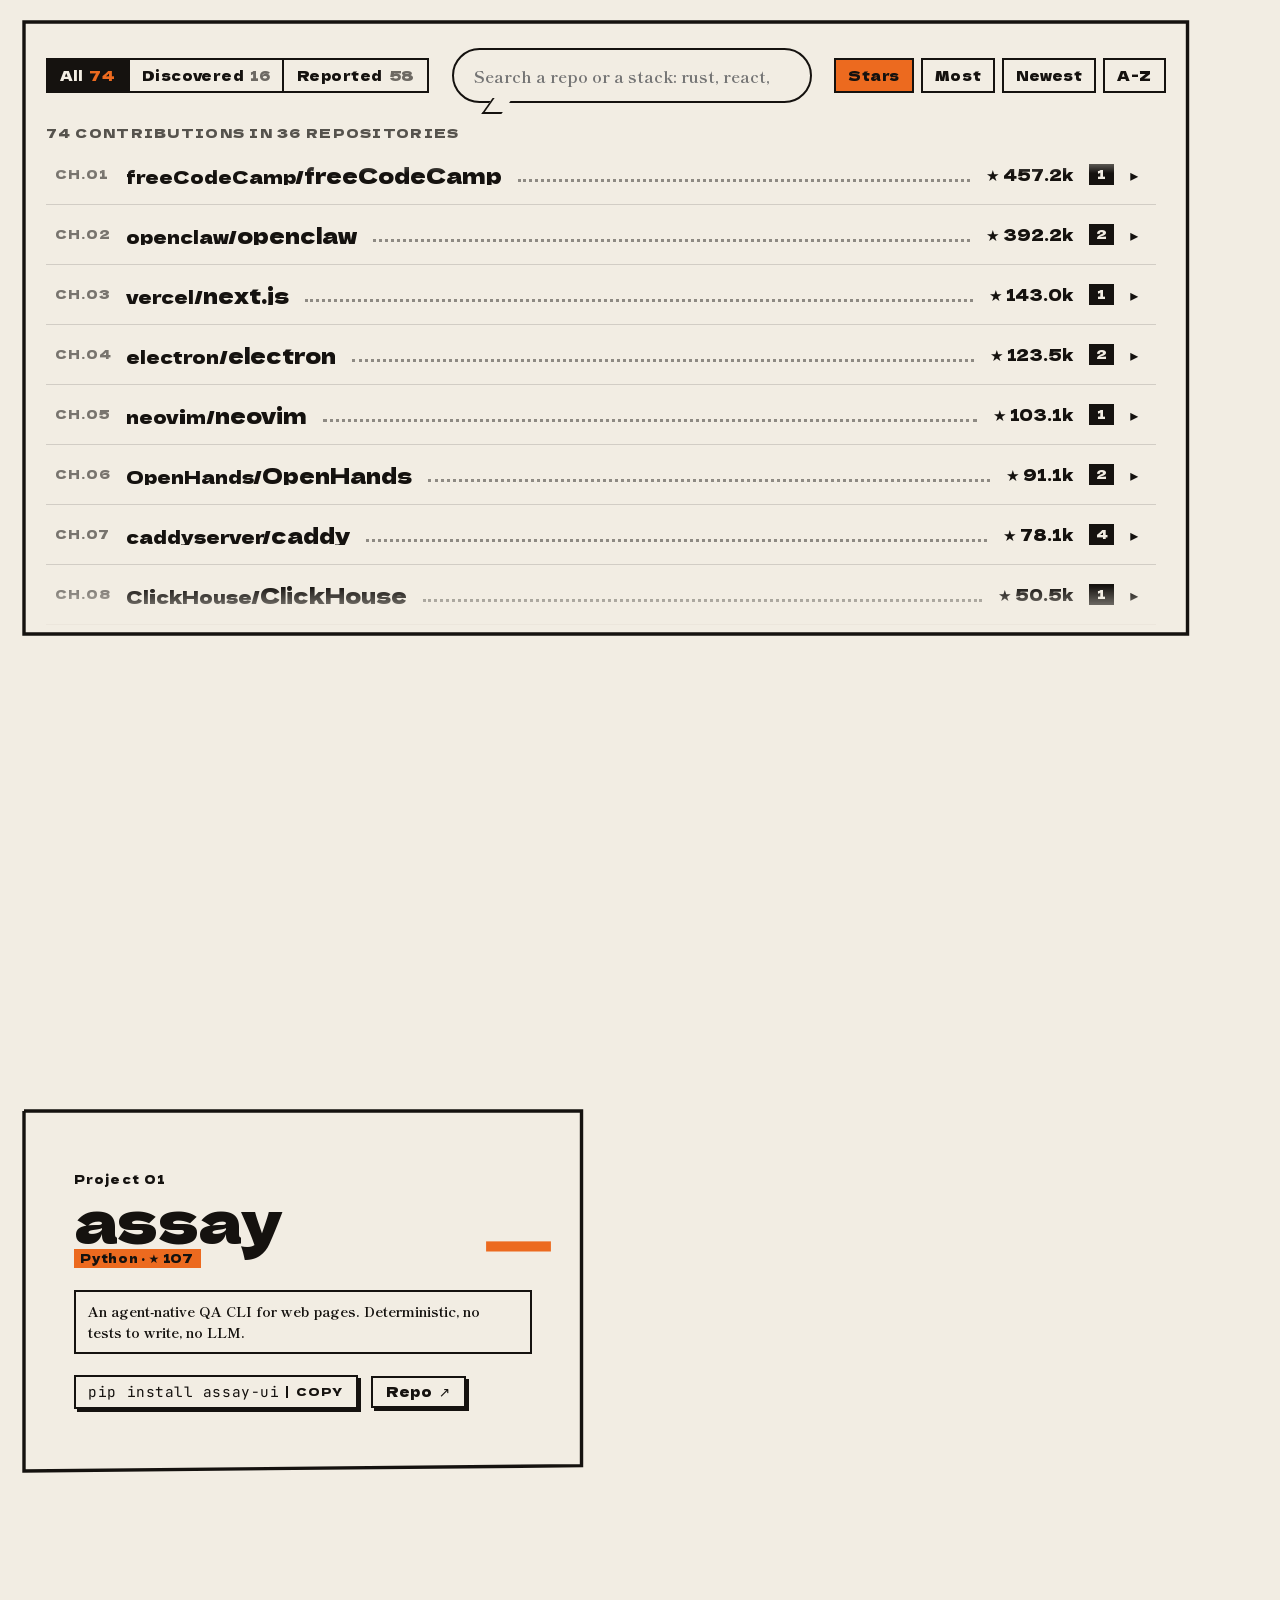
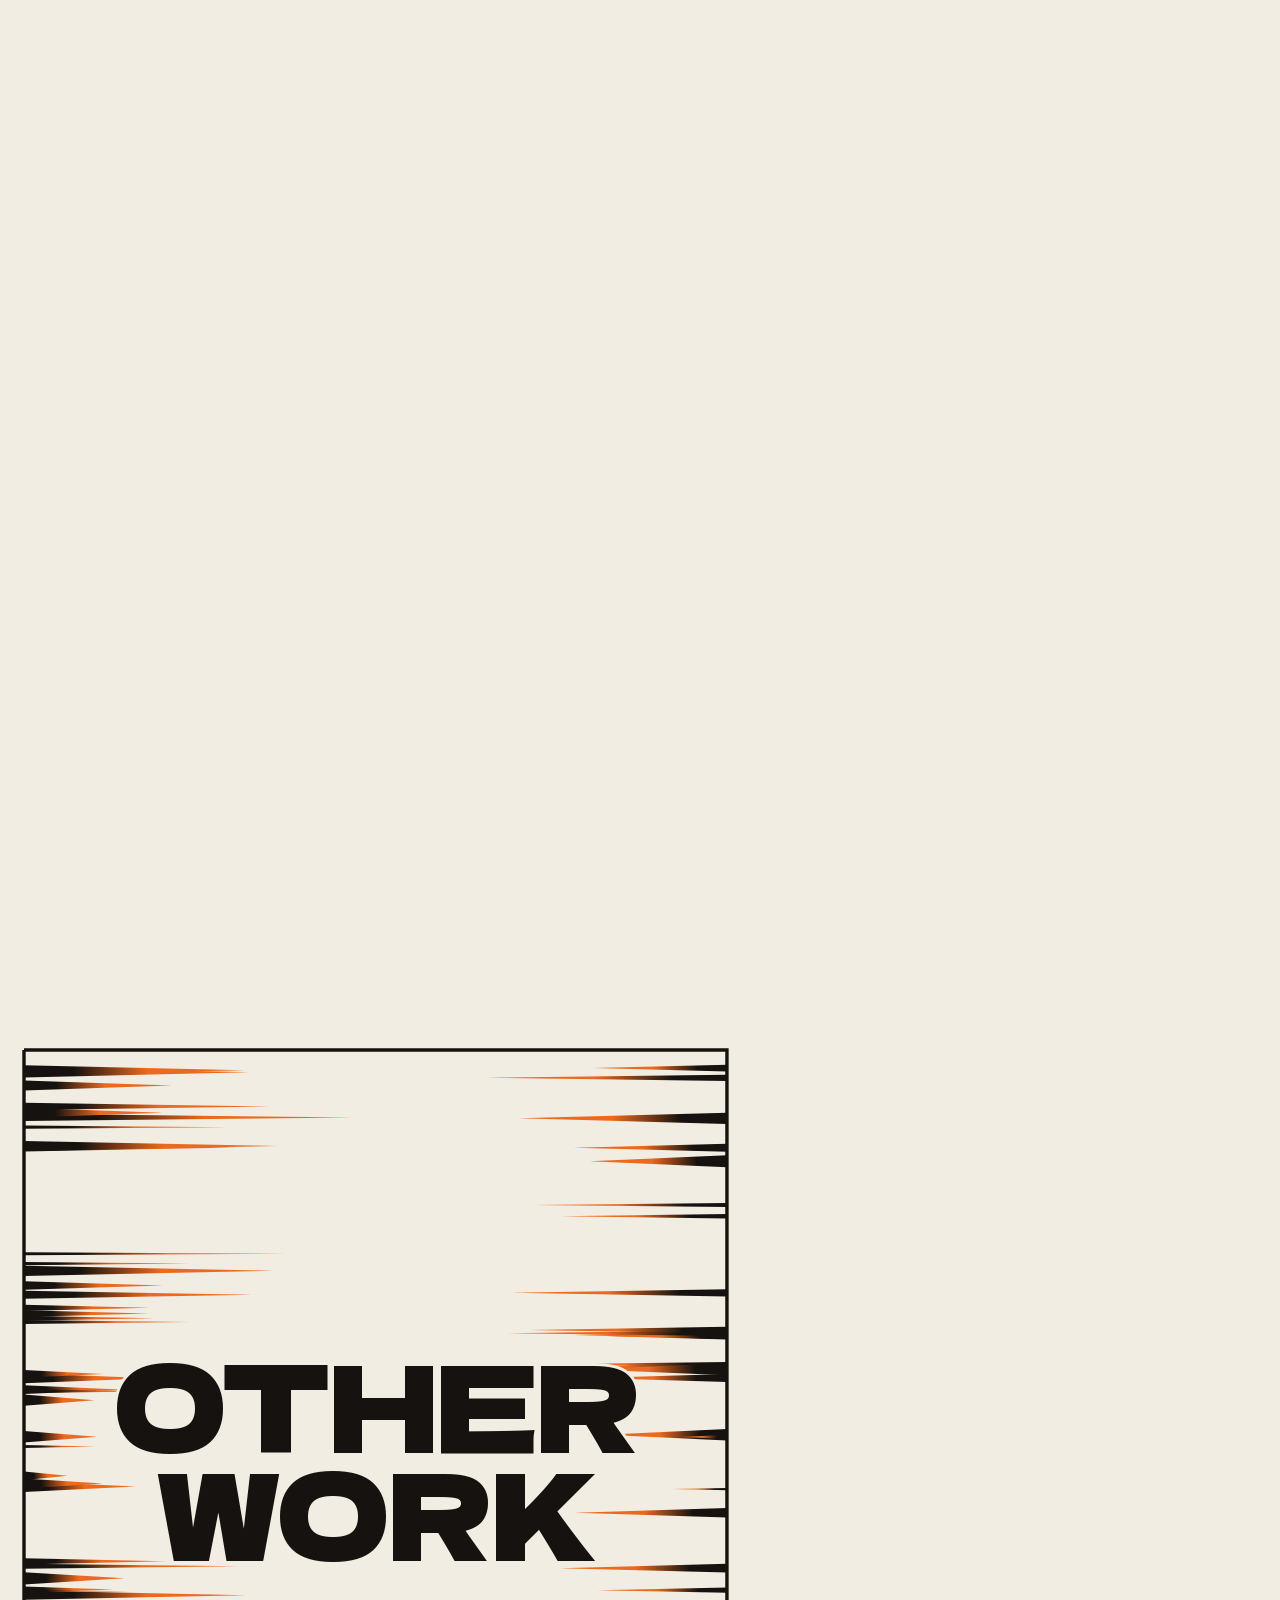
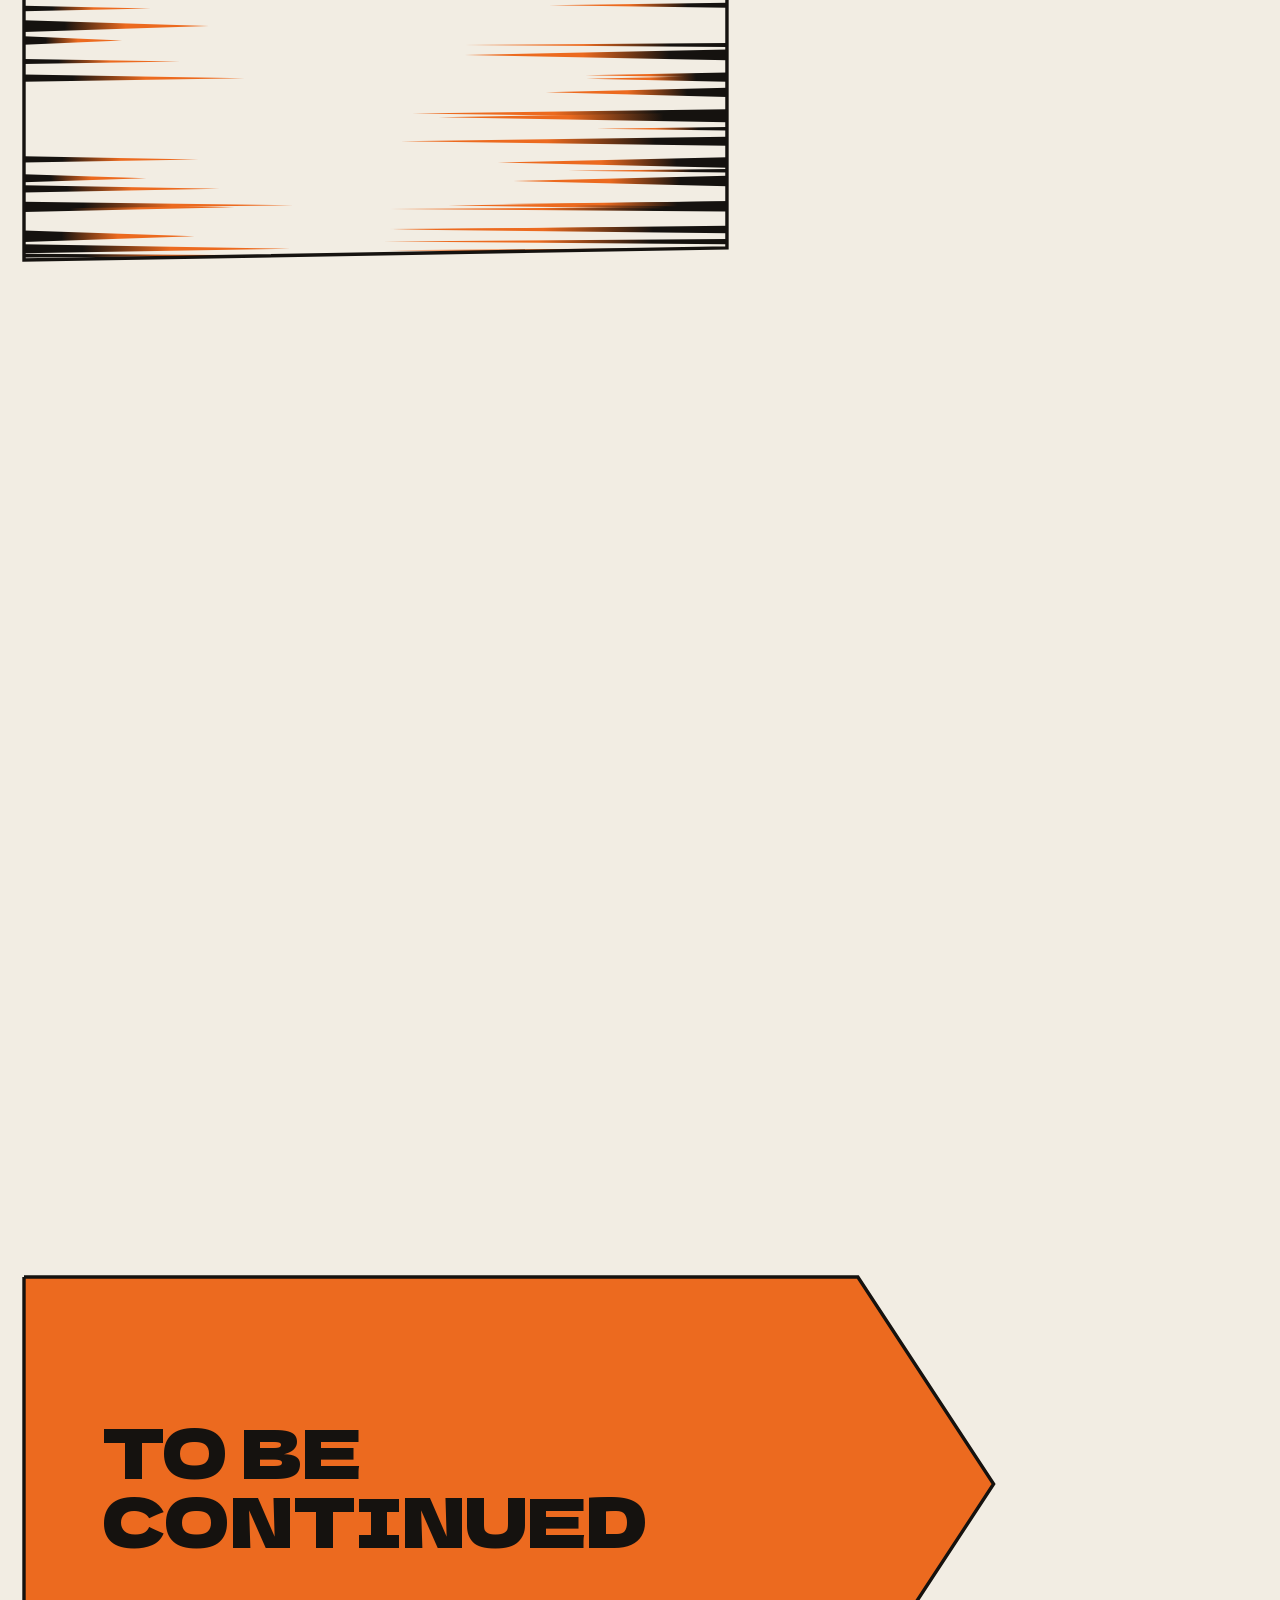
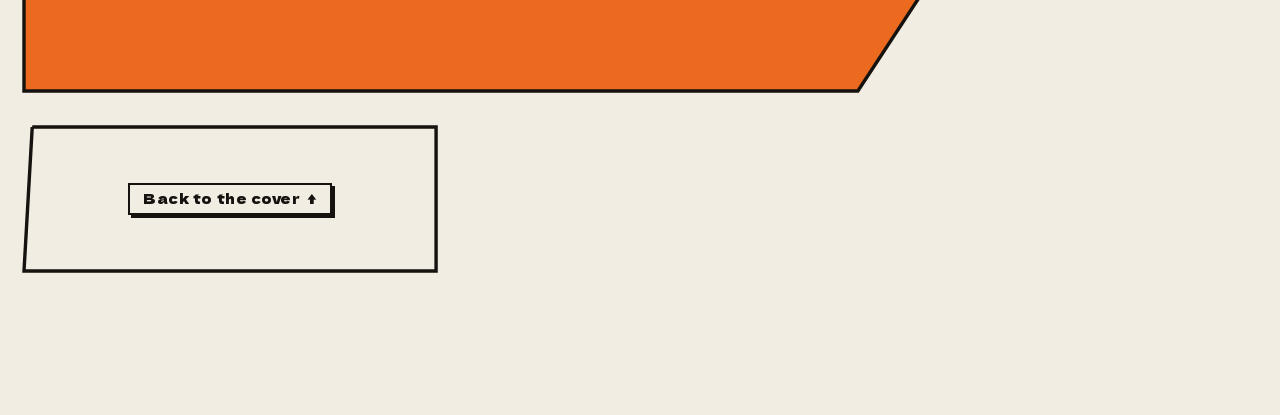
==== commit 8775d3f6: "Wheel stops with every box showing" ====
--- a/index.html
+++ b/index.html
@@ -23,7 +23,7 @@
   <meta name="twitter:card" content="summary_large_image">
   <meta name="twitter:site" content="@awss1i">
   <meta name="twitter:image" content="https://awssalmubarak.com/og.png">
-  <script type="module" crossorigin src="/assets/index-a-GhSTlk.js"></script>
+  <script type="module" crossorigin src="/assets/index-Dwij-Mb3.js"></script>
   <link rel="stylesheet" crossorigin href="/assets/index-DV8MdUNw.css">
 </head>
 <body>
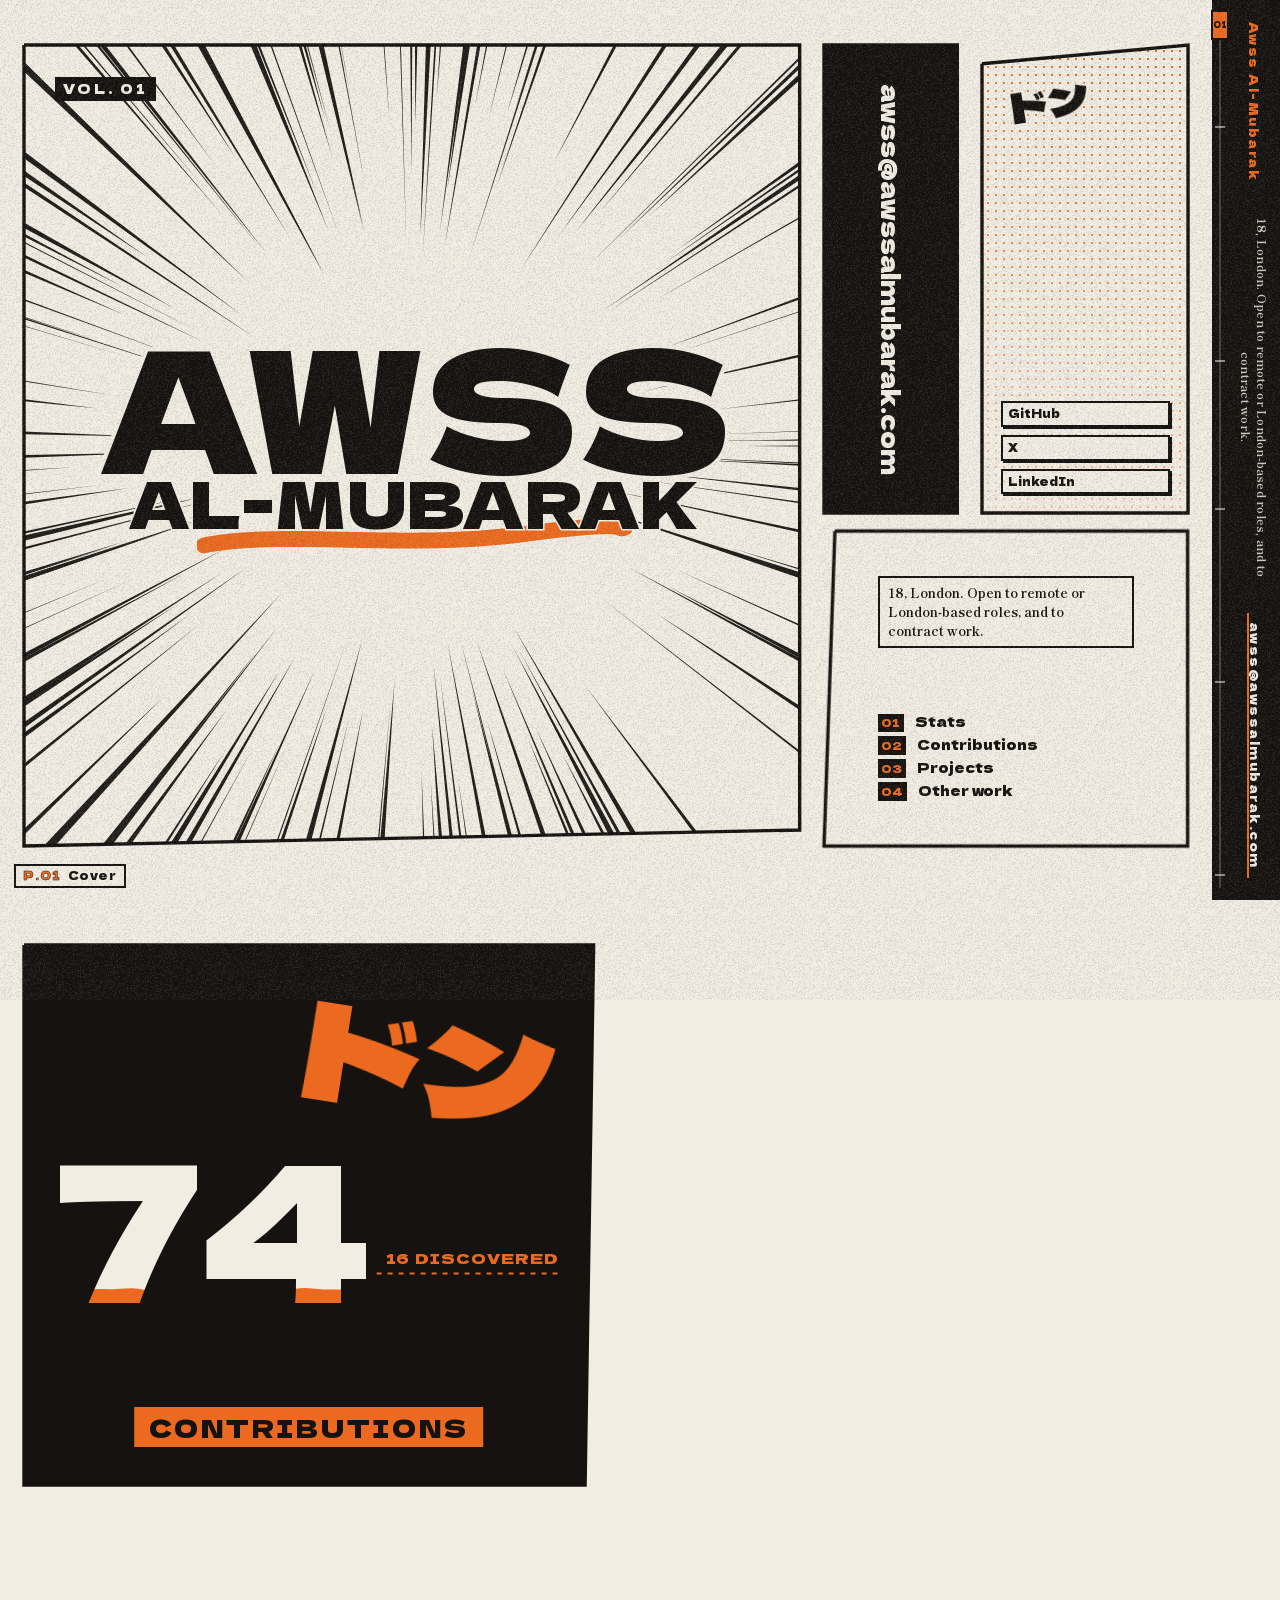
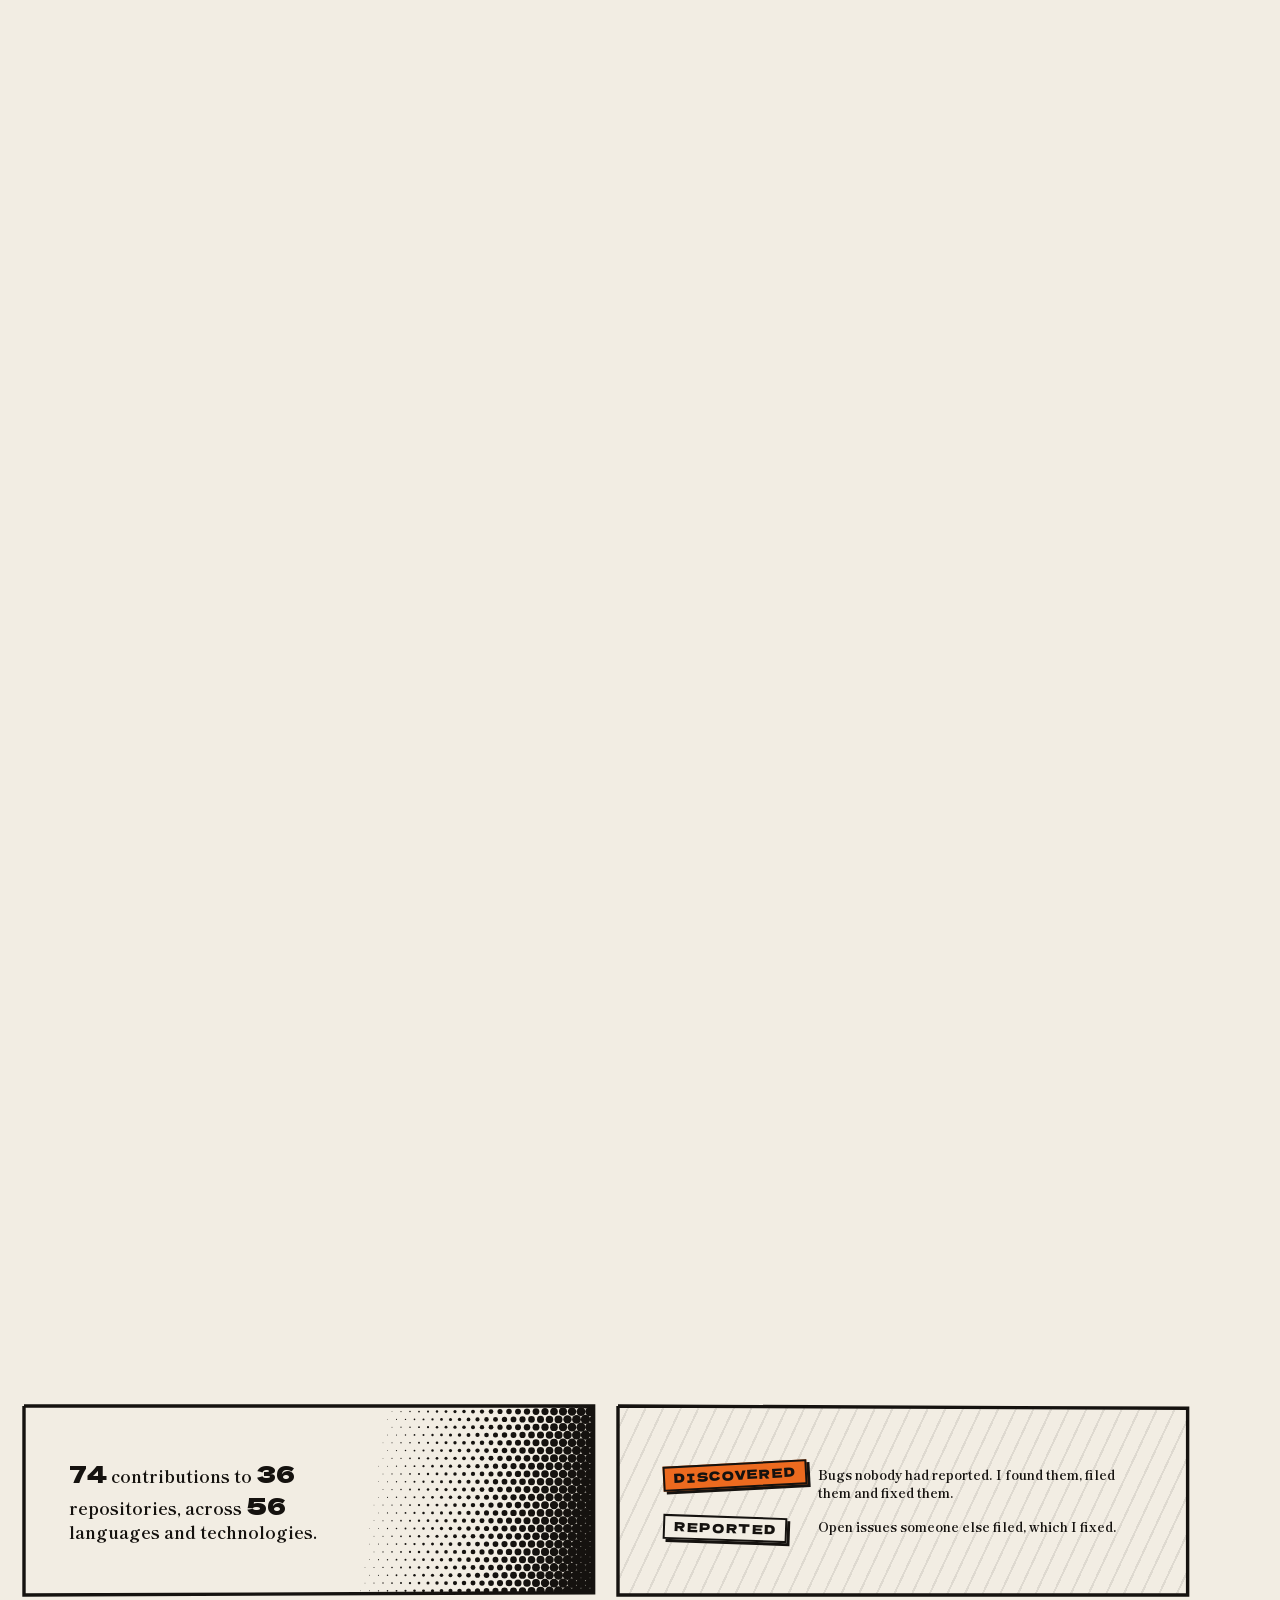
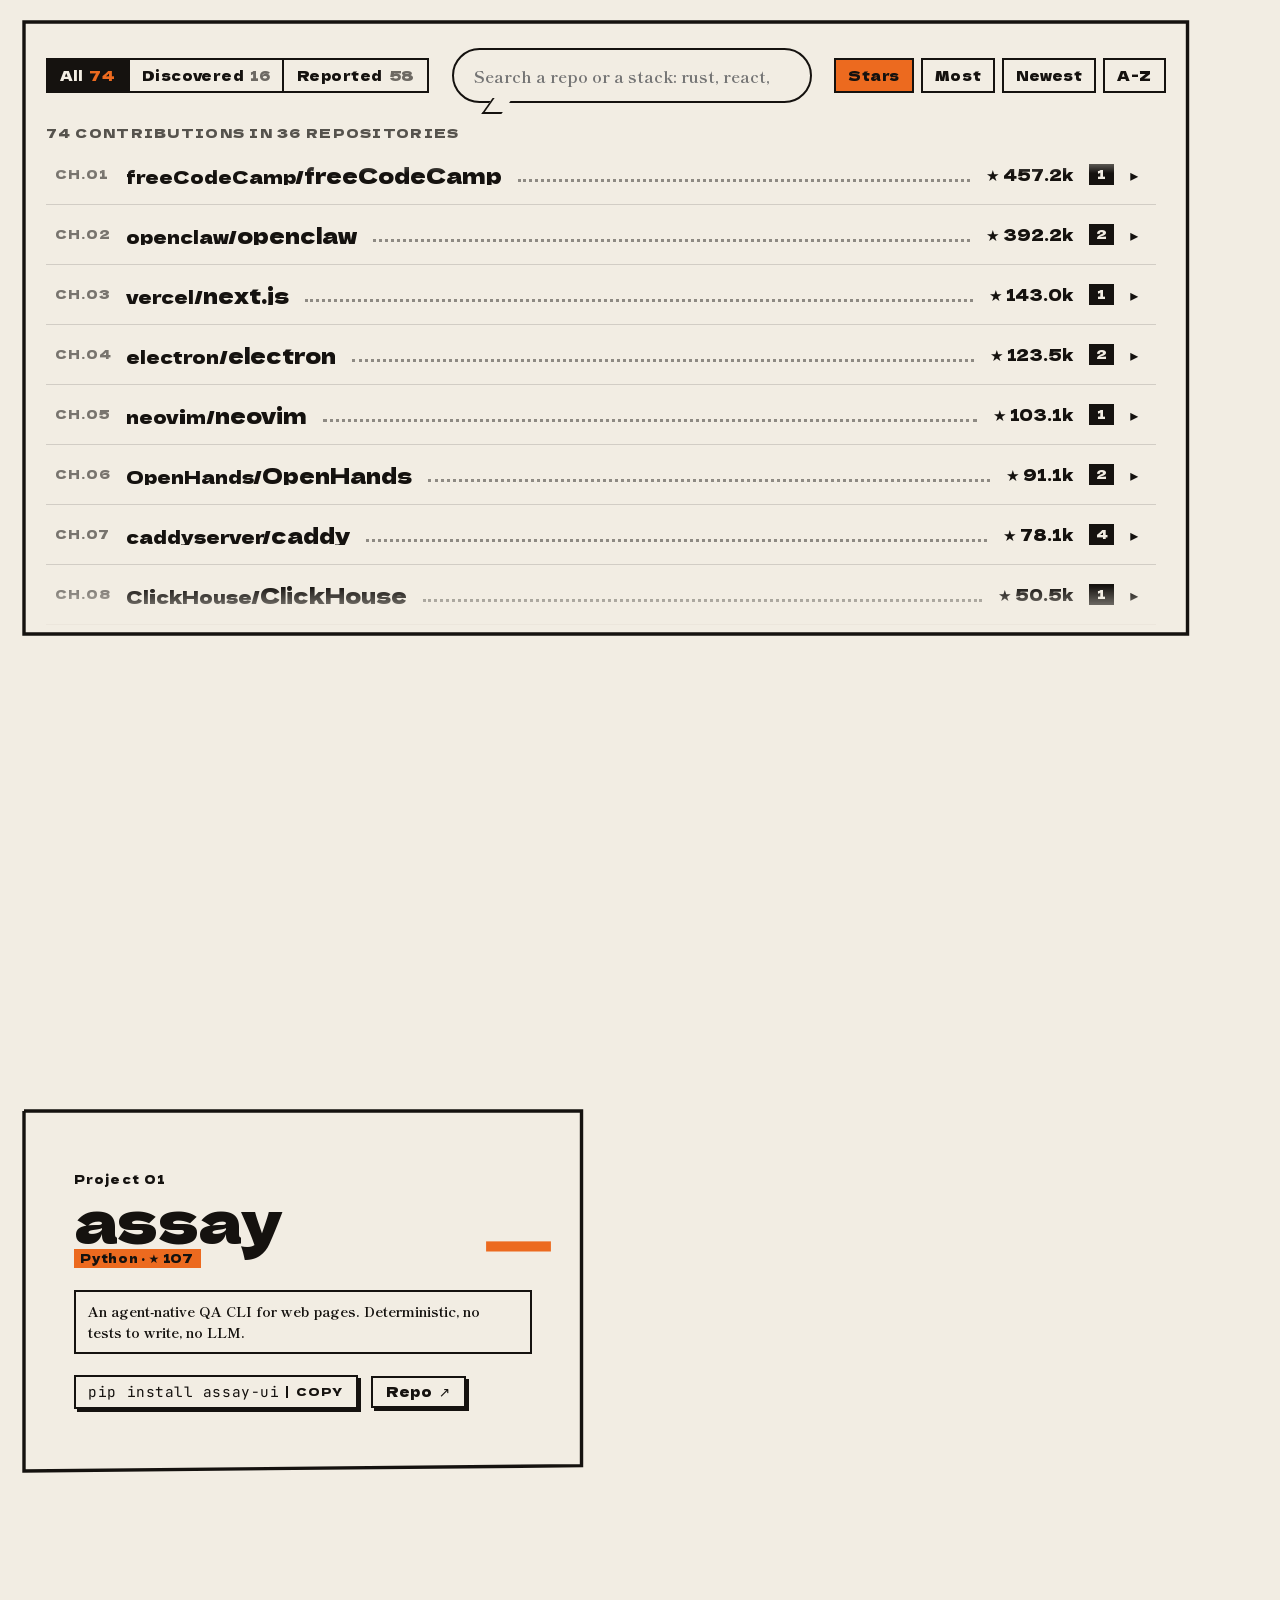
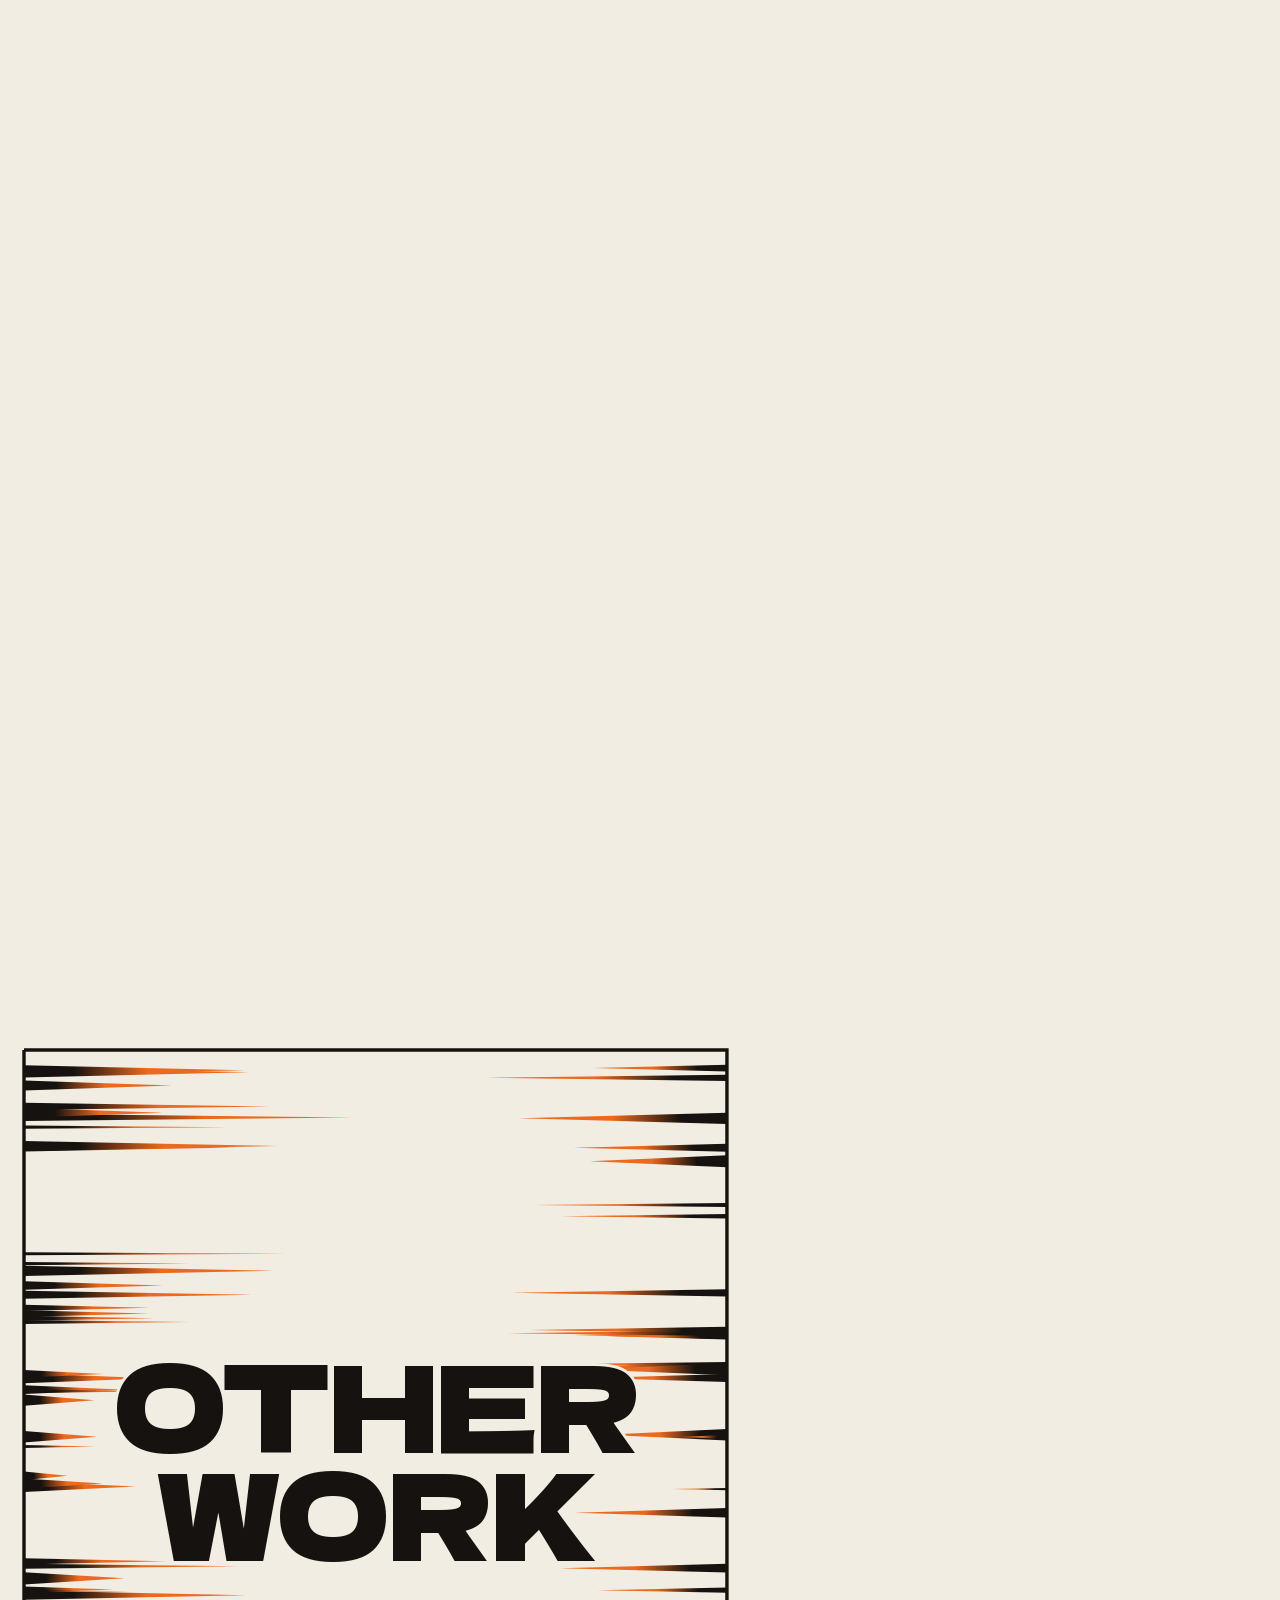
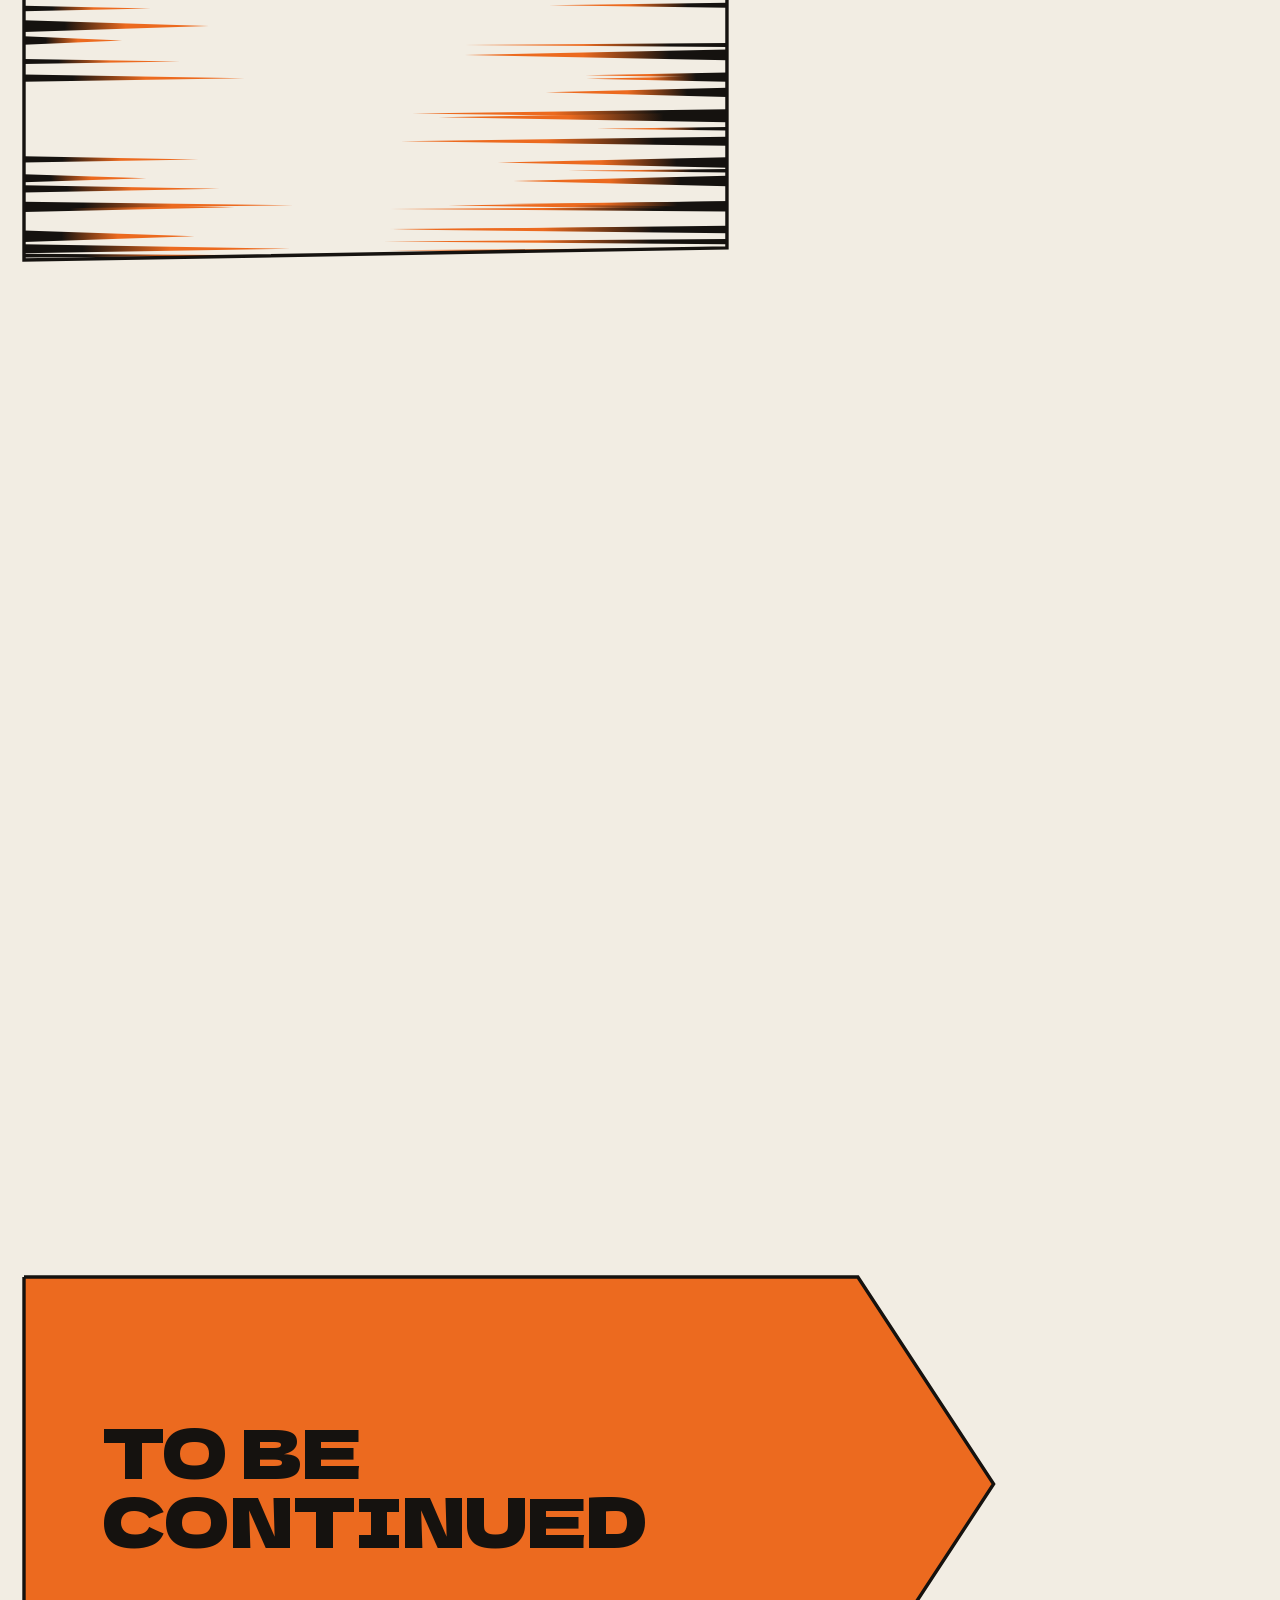
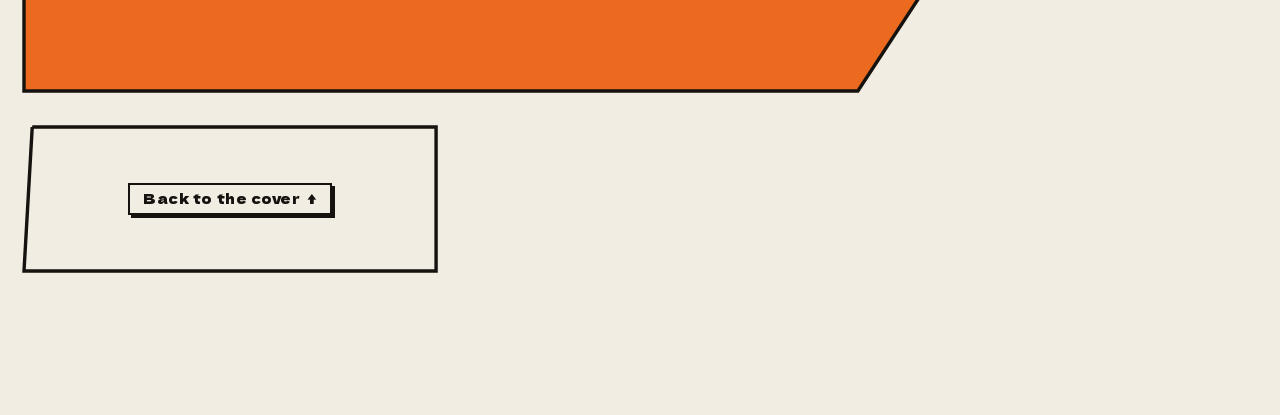
==== commit 62c61b8c: "Phone layout fixes" ====
--- a/index.html
+++ b/index.html
@@ -23,8 +23,8 @@
   <meta name="twitter:card" content="summary_large_image">
   <meta name="twitter:site" content="@awss1i">
   <meta name="twitter:image" content="https://awssalmubarak.com/og.png">
-  <script type="module" crossorigin src="/assets/index-Dwij-Mb3.js"></script>
-  <link rel="stylesheet" crossorigin href="/assets/index-DV8MdUNw.css">
+  <script type="module" crossorigin src="/assets/index-B3wP1Klh.js"></script>
+  <link rel="stylesheet" crossorigin href="/assets/index-CsGziOsa.css">
 </head>
 <body>
   <noscript><div class="fallback">
--- a/assets/index-CsGziOsa.css
+++ b/assets/index-CsGziOsa.css
@@ -0,0 +1 @@
+@font-face{font-family:Dela Gothic One;font-style:normal;font-display:swap;font-weight:400;src:url(/assets/dela-gothic-one-latin-400-normal-AgyGD05y.woff2)format("woff2"),url(/assets/dela-gothic-one-latin-400-normal-qxqiosUh.woff)format("woff")}@font-face{font-family:Zen Kaku Gothic New;font-style:normal;font-display:swap;font-weight:400;src:url(/assets/zen-kaku-gothic-new-latin-400-normal-BEdayliK.woff2)format("woff2"),url(/assets/zen-kaku-gothic-new-latin-400-normal-CPSmNJAU.woff)format("woff")}@font-face{font-family:Zen Kaku Gothic New;font-style:normal;font-display:swap;font-weight:700;src:url(/assets/zen-kaku-gothic-new-latin-700-normal-Dgv0FPyh.woff2)format("woff2"),url(/assets/zen-kaku-gothic-new-latin-700-normal-zPVyND5l.woff)format("woff")}@font-face{font-family:Shippori Mincho B1;font-style:normal;font-display:swap;font-weight:700;src:url(/assets/shippori-mincho-b1-latin-700-normal-BA8lGpy2.woff2)format("woff2"),url(/assets/shippori-mincho-b1-latin-700-normal-DtgeO8QJ.woff)format("woff")}@font-face{font-family:JetBrains Mono;font-style:normal;font-display:swap;font-weight:400;src:url(/assets/jetbrains-mono-latin-400-normal-V6pRDFza.woff2)format("woff2"),url(/assets/jetbrains-mono-latin-400-normal-6-qcROiO.woff)format("woff")}@font-face{font-family:Dela Gothic One;font-style:normal;font-weight:400;font-display:swap;src:url([data-uri])format("woff");unicode-range:U+30??,U+FF00-FFEF}:root{--paper:#f2ede3;--paper-2:#e7e0d2;--ink:#15120f;--accent:#ec6a1f;--stroke:3.4px;--margin-w:68px;--mx:0;--my:0;--display:"Dela Gothic One", "Zen Kaku Gothic New", system-ui, sans-serif;--body:"Zen Kaku Gothic New", system-ui, sans-serif;--caption:"Shippori Mincho B1", Georgia, serif;--mono:"JetBrains Mono", ui-monospace, monospace;--pop:cubic-bezier(.2, 1.5, .35, 1);--ink-on:cubic-bezier(.65, 0, .2, 1)}*{box-sizing:border-box}html{background:var(--paper);color:var(--ink);scrollbar-width:thin;scrollbar-color:var(--ink) transparent}body{font:16px/1.5 var(--body);-webkit-font-smoothing:antialiased;margin:0;overflow-x:hidden}::selection{background:var(--accent);color:var(--ink)}a{color:inherit}body:before{content:"";z-index:50;pointer-events:none;background-image:var(--grain);animation:.6s step-end infinite grain;position:fixed;inset:-100px}@keyframes grain{0%{transform:translate(0)}25%{transform:translate(-37px,22px)}50%{transform:translate(19px,-41px)}75%{transform:translate(-12px,-18px)}}.visually-hidden{clip-path:inset(50%);white-space:nowrap;width:1px;height:1px;position:absolute;overflow:hidden}#chapter{padding-right:var(--margin-w)}.free{height:100svh;position:relative}.free.short{height:62svh}.stage-wrap,.beat[style*=--len]{height:var(--len)}.stage{height:100svh;position:sticky;top:0;overflow:hidden}.panel{left:calc(var(--x) * 1%);top:calc(var(--y) * 1%);width:calc(var(--w) * 1%);height:calc(var(--h) * 1%);transition:transform .5s var(--pop);position:absolute}.fill{clip-path:polygon(var(--clip));background:var(--paper);opacity:0;transition:opacity .3s .18s, transform .7s .12s var(--pop);position:absolute;inset:0;overflow:hidden;transform:translateY(14px)scale(.985);container-type:size}.panel.in .fill{opacity:1;transform:none}.frame{pointer-events:none;width:100%;height:100%;position:absolute;inset:0;overflow:visible}.frame path{fill:none;stroke:var(--ink);stroke-width:var(--stroke);stroke-linejoin:miter;vector-effect:non-scaling-stroke;stroke-dasharray:var(--len) var(--len);stroke-dashoffset:var(--len);transition:stroke-dashoffset .75s var(--ink-on)}.panel.in .frame path{stroke-dashoffset:0}.frame .narrow{display:none}@media (hover:hover){.panel.in:hover{transform:translate(-3px,-4px)rotate(-.25deg)}}.stage .depth,.free .depth{transform:translateY(calc((var(--p,.5) - .5) * -36px))}.free .panel{translate:0 calc((var(--p,.5) - .5) * var(--drift,0px))}.free .panel:nth-child(4n+1){--drift:-46px}.free .panel:nth-child(4n+2){--drift:54px}.free .panel:nth-child(4n+3){--drift:-24px}.free .panel:nth-child(4n+4){--drift:34px}.ink .fill{background:var(--ink);color:var(--paper)}.accent .fill{background:var(--accent)}.tone .fill:before{content:"";background-image:radial-gradient(circle, var(--dot,var(--ink)) 1px, transparent 1.45px);transform:translate(calc(var(--mx) * 9px), calc(var(--my) * 9px));-webkit-mask-image:linear-gradient(var(--tone-dir,165deg), #000 0%, #0000008c 35%, transparent 72%);mask-image:linear-gradient(var(--tone-dir,165deg), #000 0%, #0000008c 35%, transparent 72%);opacity:.85;background-size:7px 7px;position:absolute;inset:-30px}.accent-tone .fill:before{--dot:var(--accent);opacity:1;background-size:8px 8px;-webkit-mask-image:linear-gradient(200deg,#000 10%,#000000b3 50%,#0003 100%);mask-image:linear-gradient(200deg,#000 10%,#000000b3 50%,#0003 100%)}.hatch .fill:before{content:"";transform:translate(calc(var(--mx) * -10px), 0);background:repeating-linear-gradient(115deg,#0000 0 14px,#15120f17 14px 16px);position:absolute;inset:-40px}.focus{width:100%;height:100%;position:absolute;inset:0}.letter{font:400 1em/.9 var(--display);letter-spacing:-.01em;margin:0}.sfx{z-index:3;font:400 clamp(34px, 24cqmin, 150px)/1 var(--display);color:var(--ink);-webkit-text-stroke:.12em var(--paper);paint-order:stroke fill;white-space:nowrap;transform:rotate(var(--r,0deg)) scale(0);pointer-events:none;position:absolute}.panel.in .sfx{animation:pop .5s .35s var(--pop) both, boil .45s steps(1) .85s infinite}.ink .sfx{color:var(--paper);-webkit-text-stroke-color:var(--ink)}.accent .sfx,.accent-tone .sfx{color:var(--ink);-webkit-text-stroke-color:var(--paper)}@keyframes pop{0%{transform:rotate(var(--r)) scale(.2);opacity:0}60%{transform:rotate(var(--r)) scale(1.18);opacity:1}to{transform:rotate(var(--r)) scale(1)}}@keyframes boil{0%{transform:rotate(var(--r)) translate(0, 0)}33%{transform:rotate(calc(var(--r) + .7deg)) translate(.6px, -.5px)}66%{transform:rotate(calc(var(--r) - .5deg)) translate(-.5px, .6px)}}.caption{z-index:2;background:var(--paper);border:2.5px solid var(--ink);font:700 1em/1.45 var(--caption);margin:0;padding:.7em .9em;position:relative}.label{font:400 .8rem/1 var(--display);letter-spacing:.14em;text-transform:uppercase;display:inline-block}.kind{font:400 .78rem/1 var(--display);letter-spacing:.08em;text-transform:uppercase;border:2px solid var(--ink);white-space:nowrap;padding:.3em .7em .35em;display:inline-block}.kind-discovered{background:var(--accent)}.kind-reported{background:var(--paper)}.btn,.install{font:400 .85rem/1 var(--display);letter-spacing:.04em;color:var(--ink);background:var(--paper);border:2.5px solid var(--ink);cursor:pointer;box-shadow:3px 3px 0 var(--ink);align-items:center;gap:.5em;padding:.55em .95em;text-decoration:none;transition:transform .15s,box-shadow .15s,background .15s;display:inline-flex}.btn:hover,.install:hover{box-shadow:5px 5px 0 var(--ink);background:var(--accent);transform:translate(-2px,-2px)}.btn:active,.install:active{box-shadow:1px 1px 0 var(--ink);transform:translate(2px,2px)}.btn i,.pr-link i{font-style:normal}:focus-visible{outline:3px solid var(--accent);outline-offset:3px}.title .fill{align-content:center;padding:6cqw;display:grid}.title .focus{opacity:.95}.vol{font:400 clamp(11px, 2.2cqw, 20px)/1 var(--display);letter-spacing:.2em;background:var(--ink);color:var(--paper);padding:.35em .6em;position:absolute;top:5cqh;left:5cqw}.name{z-index:2;text-align:center;justify-items:center;margin:0;display:grid;position:relative}.name span{font-family:var(--display);color:var(--ink);-webkit-text-stroke:.05em var(--paper);paint-order:stroke fill;font-weight:400;line-height:.86;display:block}.name .l1{letter-spacing:-.02em;font-size:min(27cqw,46cqh)}.name .l2{letter-spacing:.01em;font-size:min(10.4cqw,18cqh)}.title.in .name .l1{animation:slam .55s .55s var(--pop) both}.title.in .name .l2{animation:slam .55s .75s var(--pop) both}@keyframes slam{0%{opacity:0;transform:scale(2.4)rotate(-6deg)}55%{opacity:1;transform:scale(.94)rotate(1deg)}to{transform:none}}.brush{z-index:1;justify-self:center;width:70cqw;height:7cqh;margin-top:-2cqh;position:relative}.brush path{fill:none;stroke:var(--accent);stroke-width:14px;stroke-linecap:round;stroke-dasharray:1;stroke-dashoffset:1px}.title.in .brush path{animation:brush .6s 1.1s var(--ink-on) forwards}.still .brush path{stroke-dashoffset:0}@keyframes brush{to{stroke-dashoffset:0}}.vertical .fill{place-items:center;display:grid}.vmail{writing-mode:vertical-rl;font:400 min(56cqw, calc(92cqh / (var(--n) * .8)))/1 var(--display);color:var(--paper);white-space:nowrap;text-decoration:none;transition:color .15s}.vmail:hover{color:var(--accent)}.socials .fill{align-content:end;padding:9%;display:grid}.socials .links{z-index:2;gap:.7rem;display:grid;position:relative}.socials .btn{justify-content:space-between}@container (width<=210px){.socials .links{gap:.5rem}.socials .btn{letter-spacing:0;box-shadow:2px 2px 0 var(--ink);gap:.3em;padding:.45em .5em;font-size:.72rem}.socials .btn i{display:none}}@container (height<=240px){.lead .cue{display:none}.lead .caption{padding:.45em .65em}}@container (height<=190px){.lead .caption{padding:.35em .55em;font-size:12px;line-height:1.3}.lead .toc{gap:0}.lead .toc a{font-size:12.5px;line-height:1.25}}.lead .fill{align-content:space-between;gap:2cqh;padding:5cqmin 6cqmin;display:grid}.lead .caption{font-size:clamp(13px,4.6cqmin,18px)}.toc{gap:.25em;display:grid}.toc a{width:max-content;font:400 clamp(14px, 5.8cqmin, 24px)/1.2 var(--display);align-items:baseline;gap:.8em;text-decoration:none;transition:transform .15s,color .15s;display:flex}.toc b{min-width:2em;color:var(--accent);background:var(--ink);place-items:center;padding:.25em .3em;font-size:max(11px,.62em);font-weight:400;display:inline-grid}.toc a:hover{color:var(--accent);transform:translate(6px)}.cue{font:400 clamp(12px, 5cqmin, 18px)/1 var(--display);letter-spacing:.2em;justify-self:end;align-items:center;gap:.6em;display:inline-flex}.cue i{border-right:3px solid var(--ink);border-bottom:3px solid var(--ink);width:1.1em;height:1.1em;animation:1.1s ease-in-out infinite nudge;transform:rotate(45deg)}@keyframes nudge{50%{transform:translateY(6px)rotate(45deg)}}.tally .fill{place-items:center;display:grid}.tally .depth{z-index:2;text-align:center;justify-items:center;display:grid;position:relative}.big,.mid,.half b{font:400 1em/.85 var(--display);letter-spacing:-.03em;font-variant-numeric:tabular-nums;-webkit-text-stroke:.045em var(--paper);paint-order:stroke fill}.big{font-size:min(52cqw, 62cqh, calc(118cqw / var(--n,2)))}.mid{font-size:min(30cqw, 52cqh, calc(96cqw / var(--n,2)))}.unit{font:400 clamp(12px, 4.6cqmin, 30px)/1.1 var(--display);letter-spacing:.12em;text-transform:uppercase;margin-top:.3em}.num-a .fill{display:block}.num-a .sfx{color:var(--accent)}.num-a .unit{white-space:nowrap;background:var(--accent);color:var(--ink);margin:0;padding:.25em .6em;position:absolute;bottom:7cqh;left:50%;translate:-50%}.pool{width:100%;height:100%;position:absolute;inset:0}.pool-digits{font:400 400px Dela Gothic One,sans-serif}.pool-paper{fill:var(--paper)}.pool-ink{fill:var(--accent)}.pool-mark{stroke:var(--accent);stroke-width:2px;stroke-dasharray:5 6;opacity:0;transition:opacity .5s 1s}.pool-note{font-family:var(--display);letter-spacing:.08em;fill:var(--accent);opacity:0;transition:opacity .5s 1s}.pool.on .pool-mark,.pool.on .pool-note{opacity:1}.split .fill{grid-template-columns:1fr 1fr;place-items:stretch stretch}.half{align-content:center;justify-items:start;gap:.4em;padding:4cqh 4cqw;display:grid;position:relative}.half b{font-size:min(13cqw,40cqh)}.half p{max-width:36ch;font:700 clamp(12px, min(2cqw, 7.5cqh), 18px)/1.4 var(--caption);margin:0}.half .unit{font-size:clamp(12px,2.4cqw,24px)}.disc{background:var(--accent)}.rep{border-left:var(--stroke) solid var(--ink)}.panel.in .letter{animation:slam .6s .3s var(--pop) both}.shake{animation:.32s steps(2,end) both shake}@keyframes shake{0%{transform:translate(6px,-4px)}25%{transform:translate(-7px,3px)}50%{transform:translate(4px,5px)}75%{transform:translate(-3px,-4px)}to{transform:none}}.sum-panel .fill{align-content:center;padding:3cqmin 5cqmin;display:grid}.halftone{width:calc(100% + 20px);height:calc(100% + 20px);transform:translate(calc(var(--mx) * 6px), calc(var(--my) * 4px));position:absolute;top:-10px;left:-10px}.sum{z-index:2;max-width:60%;font:700 clamp(13px, min(3.6cqw, 13cqh), 30px)/1.3 var(--caption);margin:0;position:relative}.sum b{font:400 1.3em var(--display);display:inline-block;position:relative}.uline{z-index:-1;width:112%;height:.42em;position:absolute;bottom:-.18em;left:-6%;overflow:visible}.uline path{fill:none;stroke:var(--accent);stroke-width:9px;stroke-linecap:round;stroke-dasharray:1;stroke-dashoffset:1px}.seen .uline path{animation:uline 6s var(--d) infinite}.still .uline path{stroke-dashoffset:0}@keyframes uline{0%{stroke-dashoffset:1px;opacity:1}8%{stroke-dashoffset:0}70%{stroke-dashoffset:0;opacity:1}80%,to{stroke-dashoffset:0;opacity:0}}.defs-panel .fill{align-content:center;padding:3cqmin 5cqmin;display:grid}.defs{z-index:2;gap:.7rem;margin:0;display:grid;position:relative}.defs .kind{box-shadow:3px 3px 0 var(--ink);transform:rotate(-3deg)}.defs .kind-reported{transform:rotate(2deg)}.defs div{align-items:baseline;gap:1.2rem;display:flex}.defs dt{flex:none;width:8.5em}.defs dd{font:700 clamp(13px, min(2.5cqw, 10cqh), 18px)/1.4 var(--caption);margin:0}.list-panel .fill{flex-direction:column;padding:2.2cqmin 2.4cqmin 0;display:flex}.list-panel .ledger{flex:1;height:auto;min-height:0}.controls{flex-wrap:wrap;align-items:center;gap:.8rem 1.4rem;margin:.4rem 0 .6rem;display:flex}.tabs{display:flex}.tabs button,.sorts button{font:400 .85rem/1 var(--display);letter-spacing:.04em;color:var(--ink);background:var(--paper);border:2.5px solid var(--ink);cursor:pointer;padding:.65em .9em;transition:background .15s,transform .15s}.tabs button+button{border-left:0}.tabs button b{opacity:.6;margin-left:.5em;font-weight:400}.tabs [aria-selected=true]{background:var(--ink);color:var(--paper)}.tabs [aria-selected=true] b{color:var(--accent);opacity:1}.sorts{gap:.4rem;margin-left:auto;display:flex}.sorts [aria-pressed=true]{background:var(--accent)}.tabs button:hover,.sorts button:hover{transform:translateY(-2px)}.bubble{flex:280px;position:relative}.bubble input{width:100%;font:700 1rem/1 var(--caption);color:var(--ink);background:var(--paper);border:2.5px solid var(--ink);border-radius:999px;outline:none;padding:.85em 1.3em;transition:box-shadow .2s}.bubble input:focus{box-shadow:4px 4px 0 var(--accent)}.bubble:after{content:"";background:var(--paper);border-left:2.5px solid var(--ink);border-bottom:2.5px solid var(--ink);width:18px;height:14px;position:absolute;bottom:-11px;left:2.2em;transform:skew(-35deg)}.count{font:400 .8rem/1 var(--display);letter-spacing:.1em;text-transform:uppercase;opacity:.7;margin:.9rem 0 .3rem}.ledger{overscroll-behavior:contain;scrollbar-width:thin;scrollbar-color:var(--accent) #15120f1f;scrollbar-gutter:stable;height:min(68svh,720px);position:relative;overflow-y:auto;-webkit-mask-image:linear-gradient(#0000 0,#000 28px calc(100% - 48px),#0000 100%);mask-image:linear-gradient(#0000 0,#000 28px calc(100% - 48px),#0000 100%)}.ledger.idle{overflow-y:hidden}.ledger-content{transform-origin:50% 0;position:relative}.ledger .empty{text-align:center;font:400 clamp(20px, 3vw, 40px)/1.2 var(--display);position:absolute;inset:30% 0 auto}.row{align-items:center;gap:1rem;padding:0 .6rem;display:flex;position:absolute;top:0;left:0;right:0}.row-repo{cursor:pointer;border-bottom:1.5px solid #15120f24;height:60px}.row-repo:hover{background:#ec6a1f1f}.row-repo:hover .caret{color:var(--accent)}.ch{width:4.4em;font:400 .78rem/1 var(--display);letter-spacing:.08em;opacity:.55;flex:none}.rname{text-overflow:ellipsis;white-space:nowrap;max-width:58%;font:400 clamp(17px, 1.7vw, 24px)/1 var(--display);outline-offset:4px;flex:none;overflow:hidden}.dots{border-bottom:3px dotted #15120f73;flex:1;min-width:2rem;height:0;transform:translateY(6px)}.rstars{font:400 .95rem/1 var(--display);flex:none}.rcount{text-align:center;min-width:2em;font:400 .8rem/1 var(--display);background:var(--ink);color:var(--paper);flex:none;padding:.3em .5em}.caret{flex:none;width:1em;font-size:1rem;transition:color .15s}.row-entry{height:48px;font:400 .9rem/1.2 var(--body);background:#15120f09;padding-left:5.6rem}.row-entry .pr{font:400 .9rem/1 var(--mono);border-bottom:2px solid var(--accent);flex:none;text-decoration:none}.row-entry .pr:hover{background:var(--accent)}.when{width:5.5em;font:700 .85rem/1 var(--caption);opacity:.7;flex:none}.stack{text-overflow:ellipsis;white-space:nowrap;min-width:0;font:400 .85rem/1 var(--mono);opacity:.8;flex:1;overflow:hidden}.stack em{opacity:.7;font-style:normal}.impact{font:400 .75rem/1 var(--display);background:var(--ink);color:var(--accent);flex:none;padding:.3em .5em}.row-entry .kind{font-size:.66rem}.no{font:400 clamp(12px, 3.4cqmin, 20px)/1 var(--display);letter-spacing:.12em;align-items:baseline;gap:.8em;display:inline-flex}.proj .fill{align-content:center;gap:2.4cqh;padding:5cqmin 5.5cqmin;display:grid}.feats-panel .fill{align-content:center;padding:5cqmin 5.5cqmin;display:grid}.proj .depth{transform:translateY(calc(var(--p,0) * -14px));justify-items:start;display:grid}.cursor{font:400 50cqh/1 var(--mono);color:var(--accent);pointer-events:none;animation:1.1s step-end infinite blink;position:absolute;top:4cqh;right:5cqw}@keyframes blink{50%{opacity:0}}.pname{font:400 min(22cqw, 22cqh, calc(100cqw / var(--n)))/.92 var(--display);letter-spacing:-.02em;white-space:nowrap;margin:.1em 0 .05em}.meta{font:400 clamp(12px, 2.6cqmin, 18px)/1 var(--display);letter-spacing:.06em;background:var(--accent);padding:.3em .55em}.proj .caption{font-size:clamp(14px,5cqmin,26px)}.feats{counter-reset:f;gap:.55em;margin:0;padding:0;list-style:none;display:grid}.feats li{counter-increment:f;font:700 clamp(13px, 4.6cqmin, 21px)/1.4 var(--caption);border:2px solid var(--ink);background:var(--paper);opacity:0;padding:.55em .8em .55em 2.6em;position:relative;transform:translate(-18px)}.feats li:before{content:counter(f);font:400 1.1em/1 var(--display);color:var(--accent);-webkit-text-stroke:1px var(--ink);position:absolute;top:.45em;left:.6em}.feats-panel.in .feats li{animation:feat .5s calc(.5s + var(--i) * .1s) var(--pop) forwards}@keyframes feat{to{opacity:1;transform:none}}.acts{flex-wrap:wrap;align-items:center;gap:.8rem;display:flex}.install code{font:400 .9rem/1 var(--mono)}.install span{letter-spacing:.1em;text-transform:uppercase;border-left:2px solid;padding-left:.7em;font-size:.7rem}.install.copied{background:var(--accent)}.termp .fill{padding:5cqmin;overflow:hidden}.term{font:400 clamp(11px, min(2.25cqw, 1.85cqh), 17px)/1.6 var(--mono);white-space:pre;color:var(--paper-2);align-content:start;height:100%;display:grid;overflow:hidden;-webkit-mask-image:linear-gradient(#000 86%,#0000 99%);mask-image:linear-gradient(#000 86%,#0000 99%)}.tl{opacity:0;text-overflow:ellipsis;overflow:hidden}.tl.bad{color:var(--accent)}.tl.note{color:#b9b1a2}.termp.in .tl{animation:line 10ms calc(.4s + var(--i) * 70ms) forwards}.termp.in .tl:first-child{color:var(--paper)}@keyframes line{to{opacity:1}}.solo{z-index:2;place-items:center;height:100%;display:grid;position:relative}.lang{font:400 min(16cqw, 22cqh)/1 var(--display);text-transform:uppercase}.free.flow{height:var(--fh)}.work-title .fill{place-items:center;display:grid}.slam{z-index:2;text-align:center;font:400 min(17cqw, 34cqh, calc(150cqw / var(--n)))/.9 var(--display);letter-spacing:-.02em;color:var(--ink);-webkit-text-stroke:.05em var(--paper);paint-order:stroke fill;justify-items:center;margin:0;display:grid;position:relative}.slam span,.cat span{display:block}.panel.in .slam span{animation:slam .55s calc(.45s + var(--i) * .2s) var(--pop) both}.work-cat .fill{place-items:center;display:grid}.cat{z-index:2;text-align:center;font:400 min(17.6cqh, calc(78.4cqw / var(--n)))/.9 var(--display);letter-spacing:-.01em;color:var(--paper);margin:0;position:relative}.cat-rows{align-content:space-evenly;display:grid;position:absolute;inset:-20% -30%;transform:rotate(-8deg)}.cat-rows span{font:400 9cqh/1 var(--display);color:#0000;-webkit-text-stroke:1px #f2ede333;white-space:nowrap;animation:30s linear infinite paused rows}.cat-rows.playing span{animation-play-state:running}.cat-rows span:nth-child(odd){animation-direction:reverse}.cat-rows span:nth-child(3),.cat-rows span:nth-child(6){-webkit-text-stroke-color:#ec6a1fe6}.cat-rows b{vertical-align:.25em;font-size:.6em;font-weight:400}@keyframes rows{to{transform:translate(-25%)}}.panel.in .cat span{animation:slam .5s calc(.35s + var(--i) * .15s) var(--pop) both}.work-item .fill{align-content:end;justify-items:start;gap:3cqh;padding:9%;display:grid}.item{z-index:2;max-width:min(18ch,100%);font:400 clamp(20px, min(8cqw, 13cqh), 60px)/1.05 var(--display);margin:0;position:relative}.work-item .caption{max-width:48ch;font-size:clamp(14px,3.4cqmin,20px)}.work-item .btn{z-index:2;position:relative}@container (width<=320px){.item{font-size:clamp(17px,7cqw,40px)}.work-item .btn i{display:none}.work-item .btn{letter-spacing:0;padding:.5em .6em;font-size:.72rem}}.tbc .fill{align-items:center;padding:0 16cqw 0 6cqw;display:grid}.tbc .letter{font-size:min(10cqw,30cqh);line-height:1}.back .fill{place-items:center;display:grid}.margin{z-index:40;width:var(--margin-w);writing-mode:vertical-rl;background:var(--ink);color:var(--paper);font:400 .78rem/1 var(--display);letter-spacing:.12em;flex-direction:row;align-items:center;gap:1.4rem;padding:1.4rem 0 1.4rem 16px;display:flex;position:fixed;top:0;bottom:0;right:0}.m-name{color:var(--accent)}.rail{top:0;bottom:0;right:calc(var(--margin-w) - 16px);z-index:41;cursor:pointer;touch-action:none;width:16px;position:fixed}.rail:focus-visible{outline-offset:-3px}.rail-line{background:#f2ede338;width:2px;position:absolute;top:12px;bottom:12px;left:7px}.tick{left:0;top:calc(12px + 13px + var(--t,0) * (100% - 24px - 26px) - 7px);cursor:pointer;background:0 0;border:0;place-items:center;width:16px;height:14px;padding:0;display:grid;position:absolute}.rail-ticks{position:absolute;inset:0}.tick b{background:var(--paper);opacity:.55;width:10px;height:2px;transition:width .2s,background .2s,opacity .2s}.tick.on b{background:var(--accent);opacity:1;width:14px}.tick span{font:400 .7rem/1 var(--display);letter-spacing:.06em;white-space:nowrap;color:var(--paper);background:var(--ink);opacity:0;pointer-events:none;transition:opacity .15s, transform .2s var(--pop);padding:.45em .7em;position:absolute;top:50%;right:24px;transform:translate(6px,-50%)}.tick:hover span,.tick:focus-visible span,.rail.dragging .tick.on span{opacity:1;transform:translateY(-50%)}.rail-thumb{background:var(--accent);width:14px;height:26px;color:var(--ink);font:400 8px/1 var(--display);cursor:grab;will-change:transform;box-shadow:0 0 0 2px var(--ink);place-items:center;display:grid;position:absolute;top:12px;left:1px}.rail.dragging .rail-thumb{cursor:grabbing}.rail-thumb span{position:relative}.rail-thumb:before{content:"";background:var(--paper);transform-origin:top;position:absolute;inset:0;transform:scaleY(0)}.rail-thumb.holding:before{animation:hold var(--hold,.6s) linear}@keyframes hold{0%{transform:scaleY(1)}}.rail.dragging,.rail.dragging~*{-webkit-user-select:none;user-select:none}@media (aspect-ratio>4/5){html{scrollbar-width:none}html::-webkit-scrollbar{display:none}}.m-line{text-align:center;min-height:0;font:700 .74rem/1.35 var(--caption);letter-spacing:.02em;opacity:.85;flex:1}.m-mail{border-left:2px solid var(--accent);padding:.7em 0;text-decoration:none}.m-mail:hover{color:var(--accent)}.folio{z-index:40;background:var(--paper);border:2px solid var(--ink);font:400 .72rem/1 var(--display);letter-spacing:.08em;pointer-events:none;align-items:baseline;gap:.6em;padding:.35em .6em;display:flex;position:fixed;bottom:12px;left:14px}.folio-n{color:var(--accent);-webkit-text-stroke:.5px var(--ink)}.folio.flip{animation:flip .4s var(--pop)}@keyframes flip{0%{transform:rotateX(90deg)}}.speed{z-index:45;pointer-events:none;width:100vw;height:100vh;position:fixed;inset:0}@media (aspect-ratio<=4/5){:root{--margin-w:0px;--stroke:3px;--foot:30px}#chapter{padding-top:40px}.panel{left:calc(var(--nx) * 1%);top:calc((100% - var(--foot)) * var(--ny) / 100);width:calc(var(--nw) * 1%);height:calc((100% - var(--foot)) * var(--nh) / 100)}.folio{font-size:.66rem;bottom:6px;left:10px}.fill{clip-path:polygon(var(--nclip))}.frame .wide{display:none}.frame .narrow{display:inline}.free{height:calc(100svh - 40px)}.stage{height:calc(100dvh - 40px);top:40px}.free.short{height:46svh}.margin{writing-mode:horizontal-tb;flex-direction:row;gap:.8rem;width:auto;height:40px;padding:0 12px;font-size:.7rem;bottom:auto;left:0}.m-line,.rail{display:none}.margin{padding-left:12px}.m-name{flex:1}.m-mail{border-left:0;border-bottom:2px solid var(--accent);padding:.3em 0}.socials .fill{align-content:center;padding:4cqmin 5cqmin}.socials .links{flex-wrap:wrap;gap:.5rem;display:flex}.socials .btn{padding:.5em .7em;font-size:.75rem}.socials .sfx{font-size:30px;bottom:6%;right:5%;top:auto!important;left:auto!important}.lead .fill{gap:1.2cqh;padding:4.5cqmin 5cqmin}.lead .caption{padding:.5em .7em;font-size:12px}.toc a{font-size:14px}.split .fill{grid-template-rows:1fr 1fr;grid-template-columns:1fr}.rep{border-left:0;border-top:var(--stroke) solid var(--ink)}.half{padding:3cqh 5cqw}.half b{font-size:min(20cqw,17cqh)}.half p{font-size:12px;line-height:1.3}.defs dt{width:7.5em}.defs .kind{font-size:.72rem}.proj .caption{padding:.55em .75em;font-size:clamp(13px,4.6cqmin,20px)}.proj .fill{gap:1.6cqh}.proj .depth{transform:none}.term{line-height:1.5}.feats{gap:.4em}.feats li{padding:.45em .7em .45em 2.3em;font-size:clamp(12px,4.2cqmin,18px);line-height:1.3}.defs{gap:.45rem}.defs dd{font-size:12px;line-height:1.3}.free.flow{height:var(--nfh)}.controls{gap:.5rem .6rem}.tabs button,.sorts button{padding:.55em .6em;font-size:.72rem}.bubble input{padding:.7em 1em;font-size:.9rem}.sorts{margin-left:0}.row-repo{gap:.6rem;height:64px}.ch{width:4em}.rname{flex:1;min-width:0;max-width:none;font-size:16px}.rname small,.dots{display:none}.rstars{font-size:.8rem}.row-entry{flex-wrap:wrap;align-content:center;gap:.3rem .7rem;height:62px;padding-left:1rem}.row-entry .stack{flex-basis:100%;order:5}}@media (aspect-ratio<=4/5) and (height<=620px){.sum{max-width:70%;font-size:12px}.defs{gap:.3rem}.defs dt{width:7em}.defs .kind{font-size:11px}.defs dd{font-size:11.5px;line-height:1.25}.controls{gap:.4rem .5rem;margin:.2rem 0 .3rem}.bubble input{padding:.5em .9em;font-size:.85rem}.count{margin:.5rem 0 .2rem;font-size:.7rem}.proj .fill{gap:6px}.proj .caption{padding:.45em .65em;font-size:12px}.proj .btn,.proj .install{padding:.45em .8em}.install code{font-size:.8rem}}.rotate{display:none}@media (orientation:landscape) and (height<=500px) and (pointer:coarse){.rotate{z-index:60;background:var(--paper);padding:14px;display:grid;position:fixed;inset:0}.rotate-panel{text-align:center;border:var(--stroke) solid var(--ink);align-content:center;place-items:center;gap:10px;display:grid;position:relative;overflow:hidden;container-type:size}.rotate-burst{background:repeating-conic-gradient(var(--ink) 0deg .55deg, transparent .55deg 3.6deg);position:absolute;inset:-30%;-webkit-mask-image:radial-gradient(46% 40%,#0000 55%,#000 100%);mask-image:radial-gradient(46% 40%,#0000 55%,#000 100%)}.rotate-phone{border:4px solid var(--ink);background:var(--paper);width:34px;height:58px;box-shadow:inset 0 -8px 0 -4px var(--accent);animation:turn 2.4s var(--ink-on) infinite;border-radius:7px;position:relative}.rotate-title{font:400 min(9cqw, 22cqh)/1 var(--display);color:var(--ink);-webkit-text-stroke:.05em var(--paper);paint-order:stroke fill;margin:0;position:relative}.rotate-line{font:700 14px/1.3 var(--caption);background:var(--paper);border:2px solid var(--ink);margin:0;padding:.4em .8em;position:relative}.rotate .sfx{transform:rotate(var(--r));font-size:34px;animation:.45s step-end infinite boil}}@keyframes turn{0%,20%{transform:rotate(-90deg)}55%,to{transform:rotate(0)}}.still *,.still :before,.still :after{transition:none!important;animation:none!important}.still .sfx,.still .stamp{transform:rotate(var(--r,0deg))}.still .feats li,.still .tl{opacity:1;transform:none}.still .slam span,.still .cat span{animation:none}.still .frame path,.still .brush path{stroke-dashoffset:0}.still body:before{animation:none}.fallback{max-width:70ch;font:700 1rem/1.6 var(--caption);margin:0 auto;padding:8vh 6vw}.fallback h1,.fallback h2{font:400 clamp(28px, 6vw, 56px)/1 var(--display);margin:1.4em 0 .4em}.fallback a{border-bottom:2px solid var(--accent);text-decoration:none}
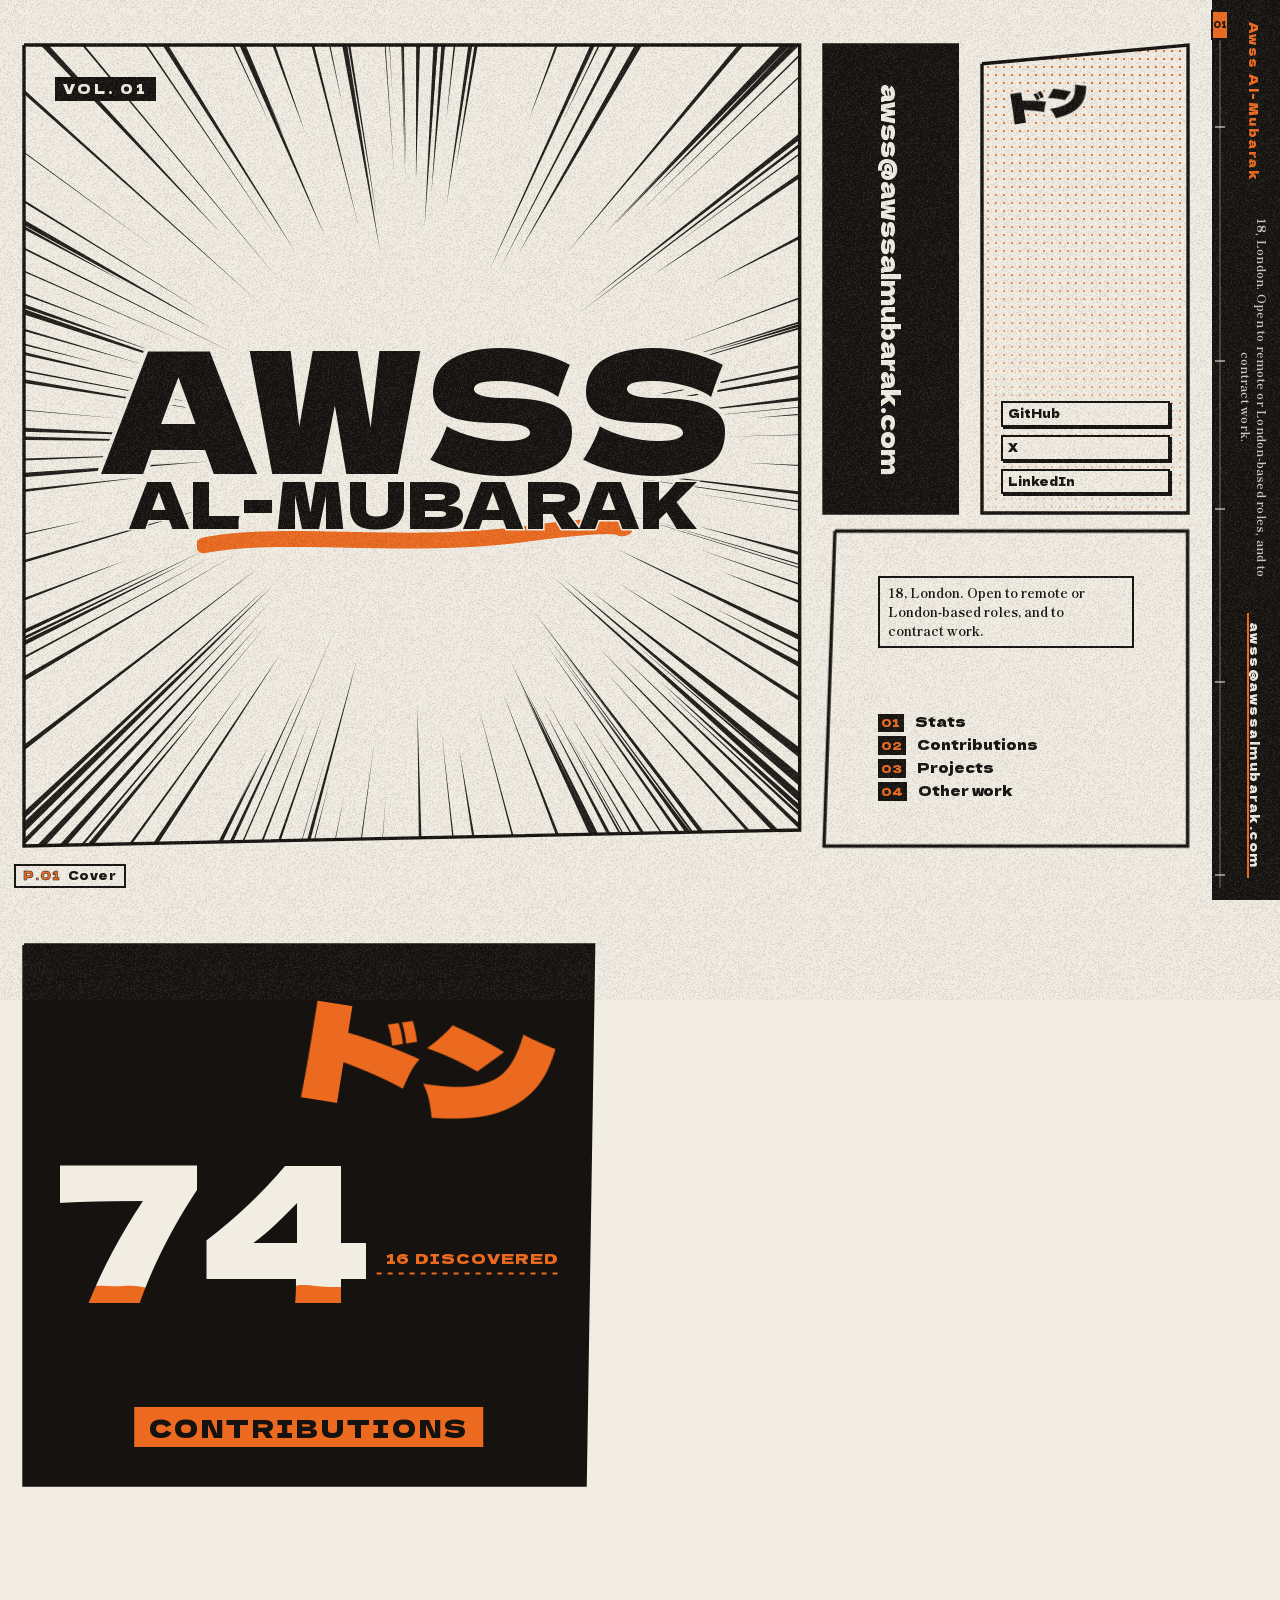
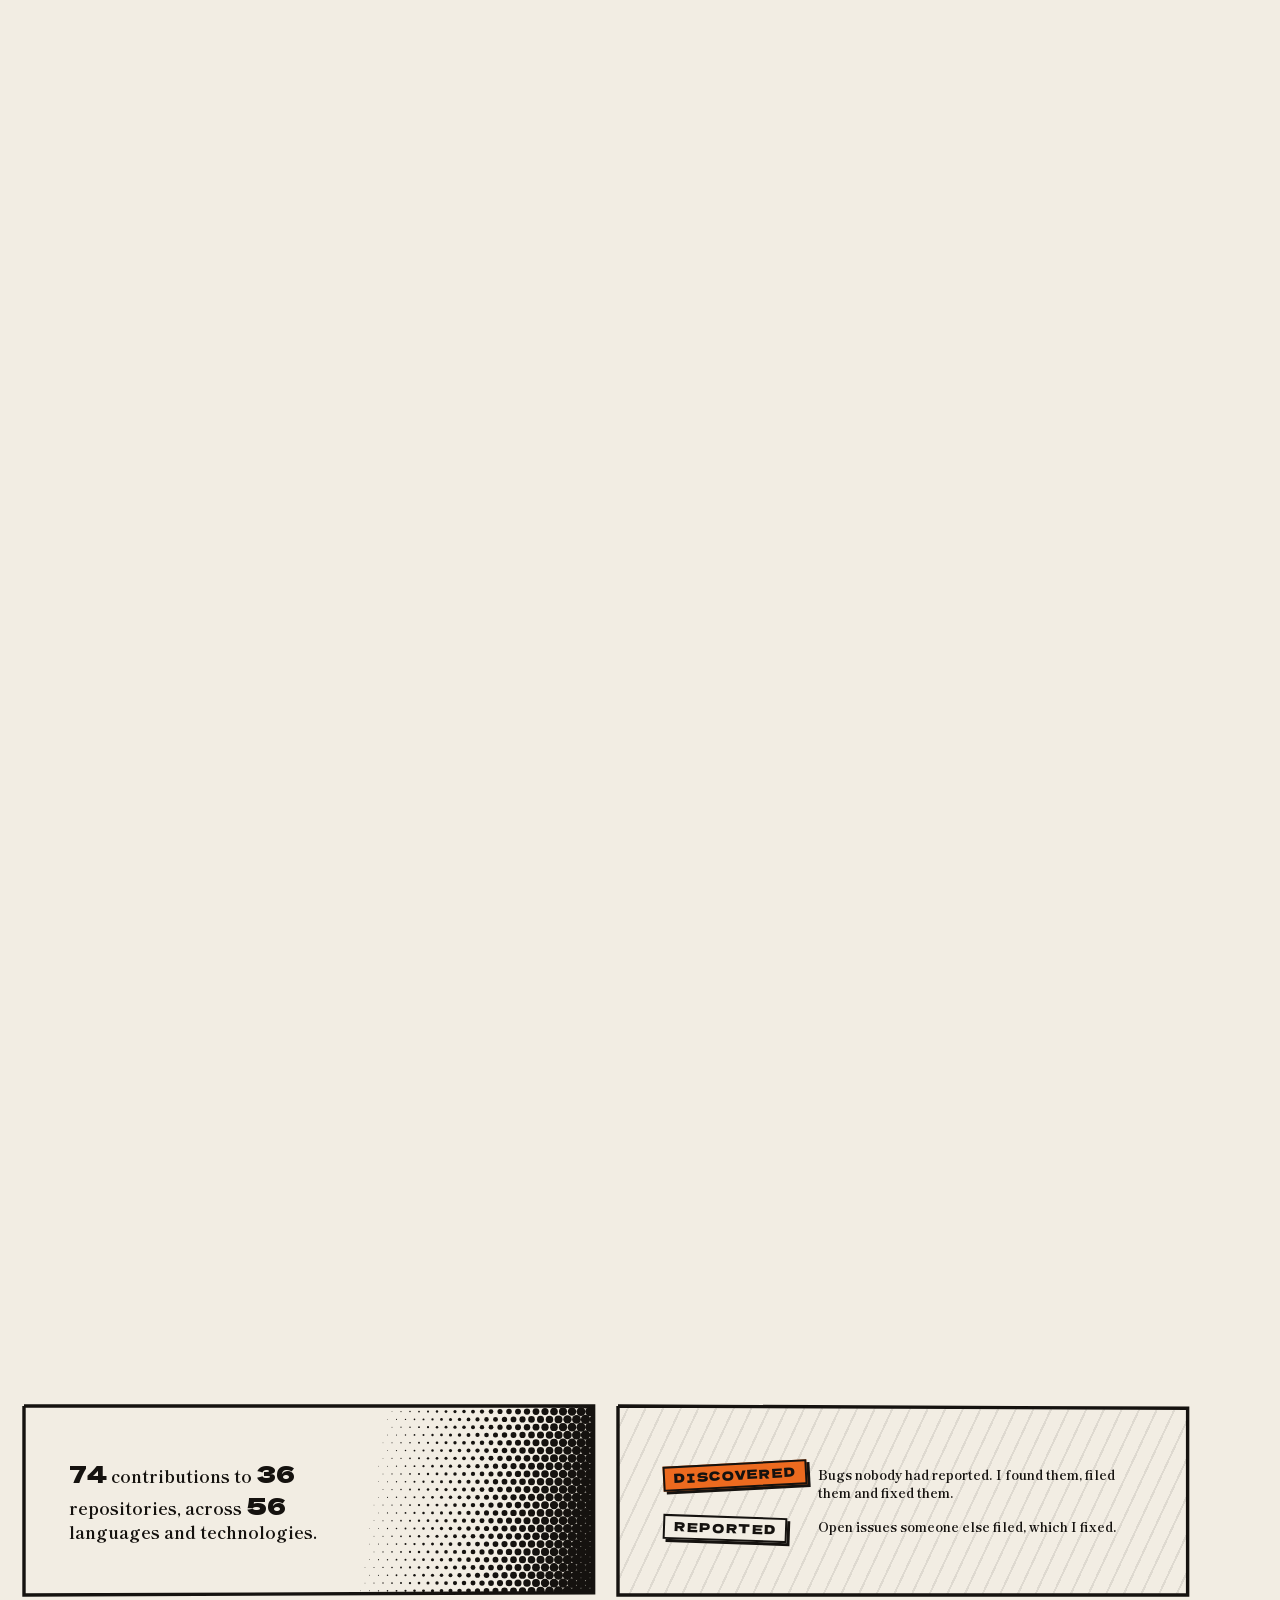
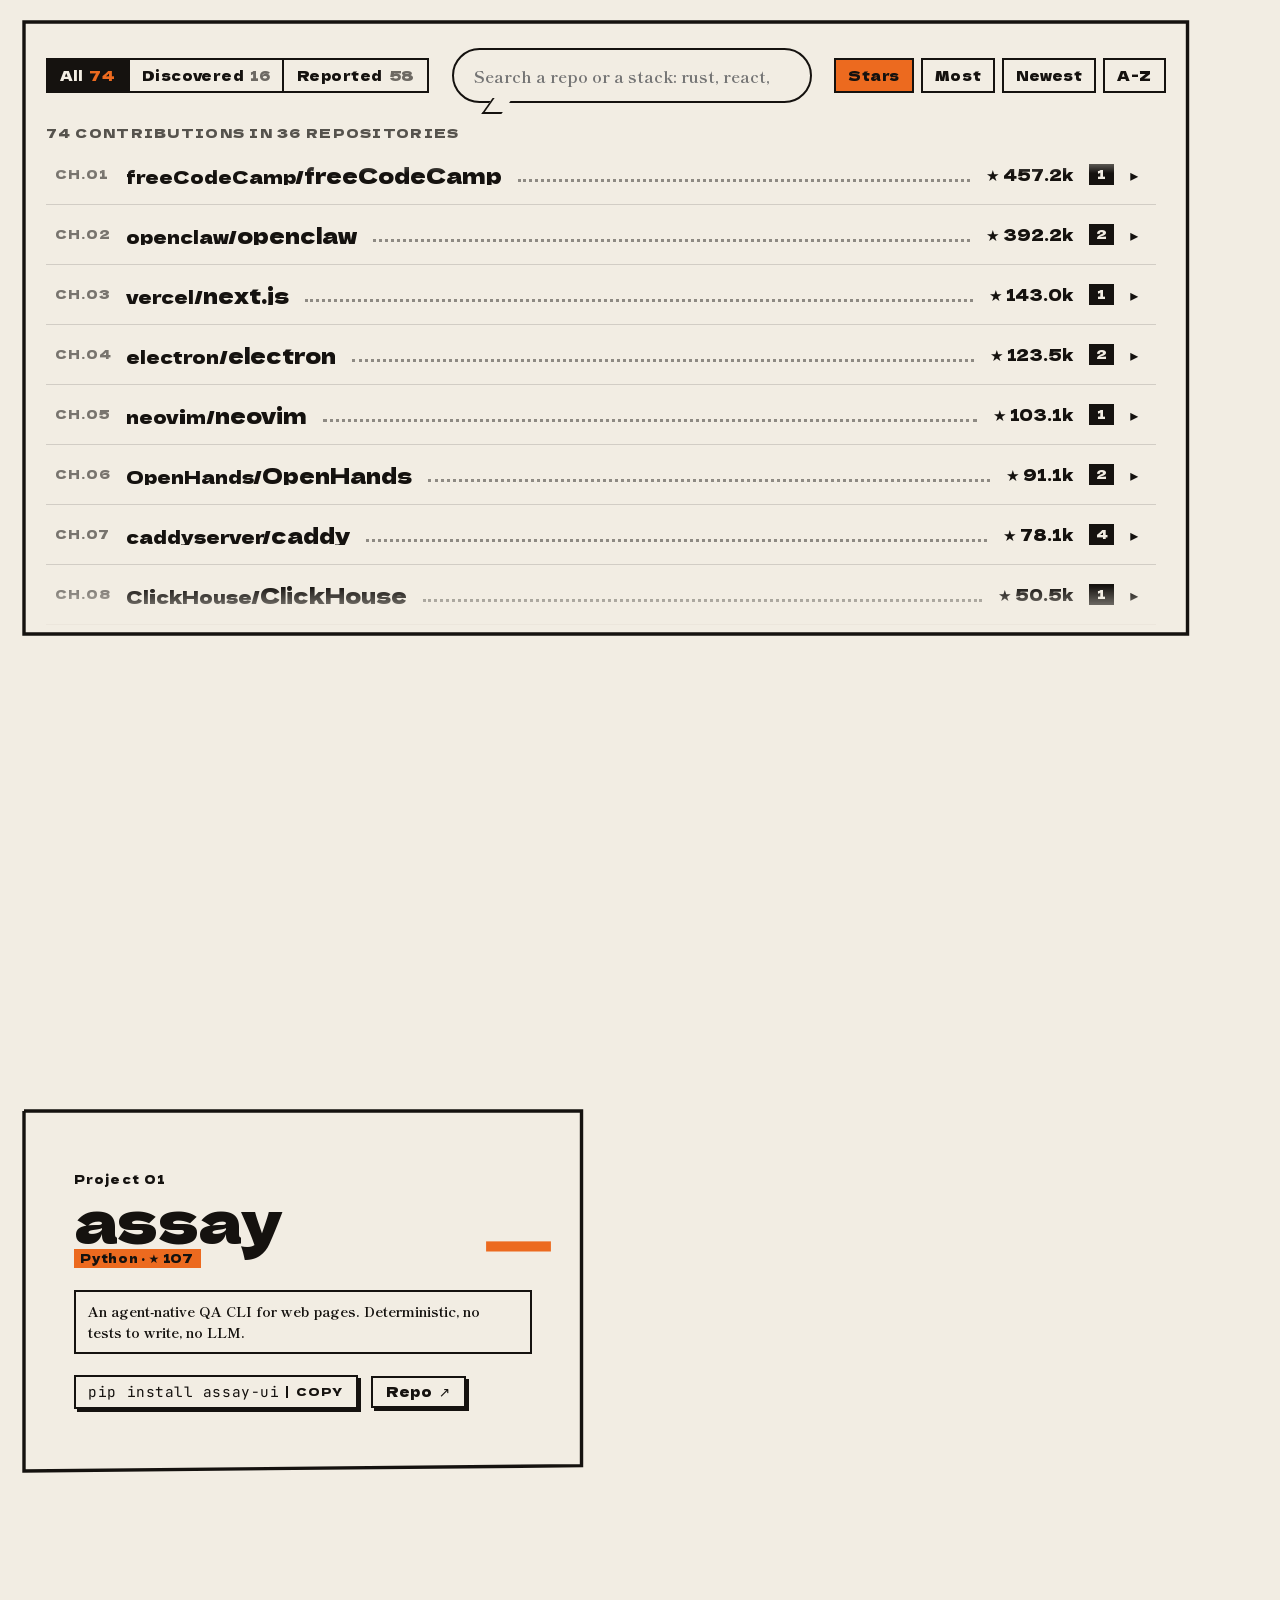
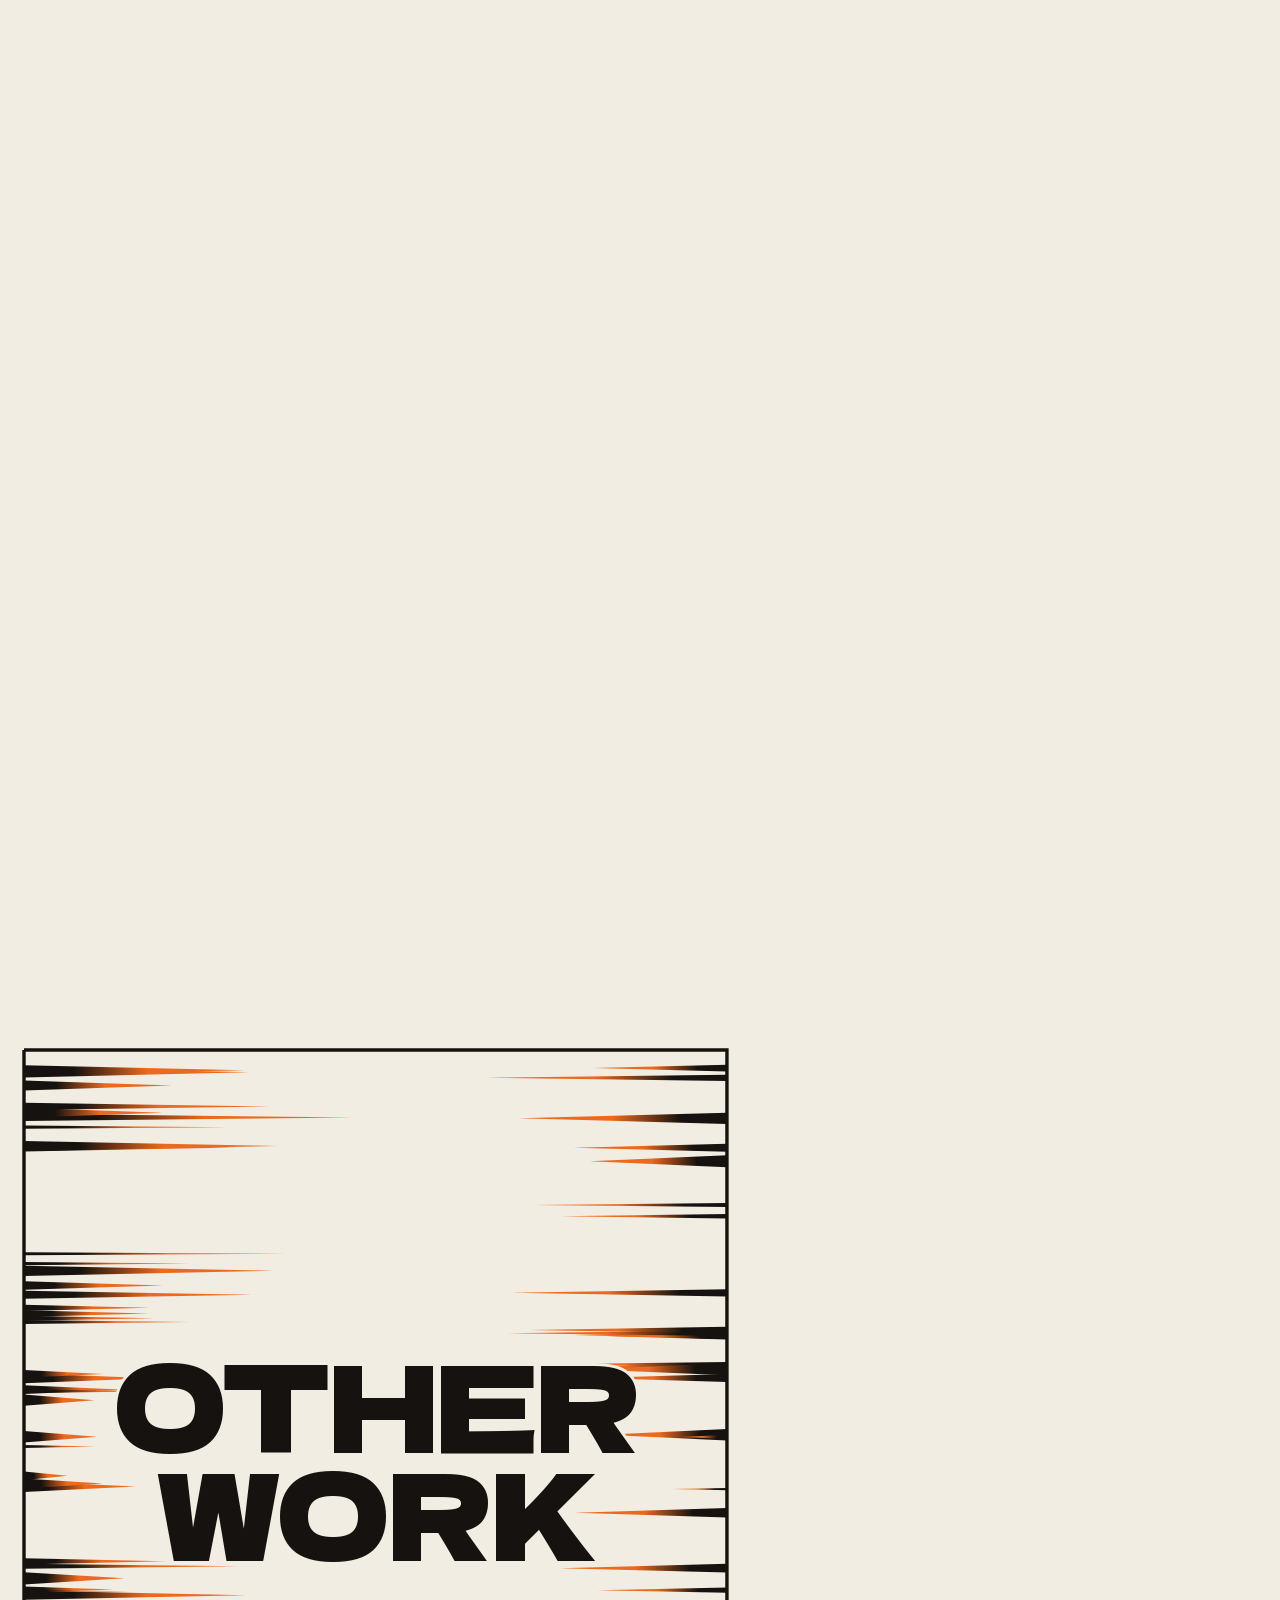
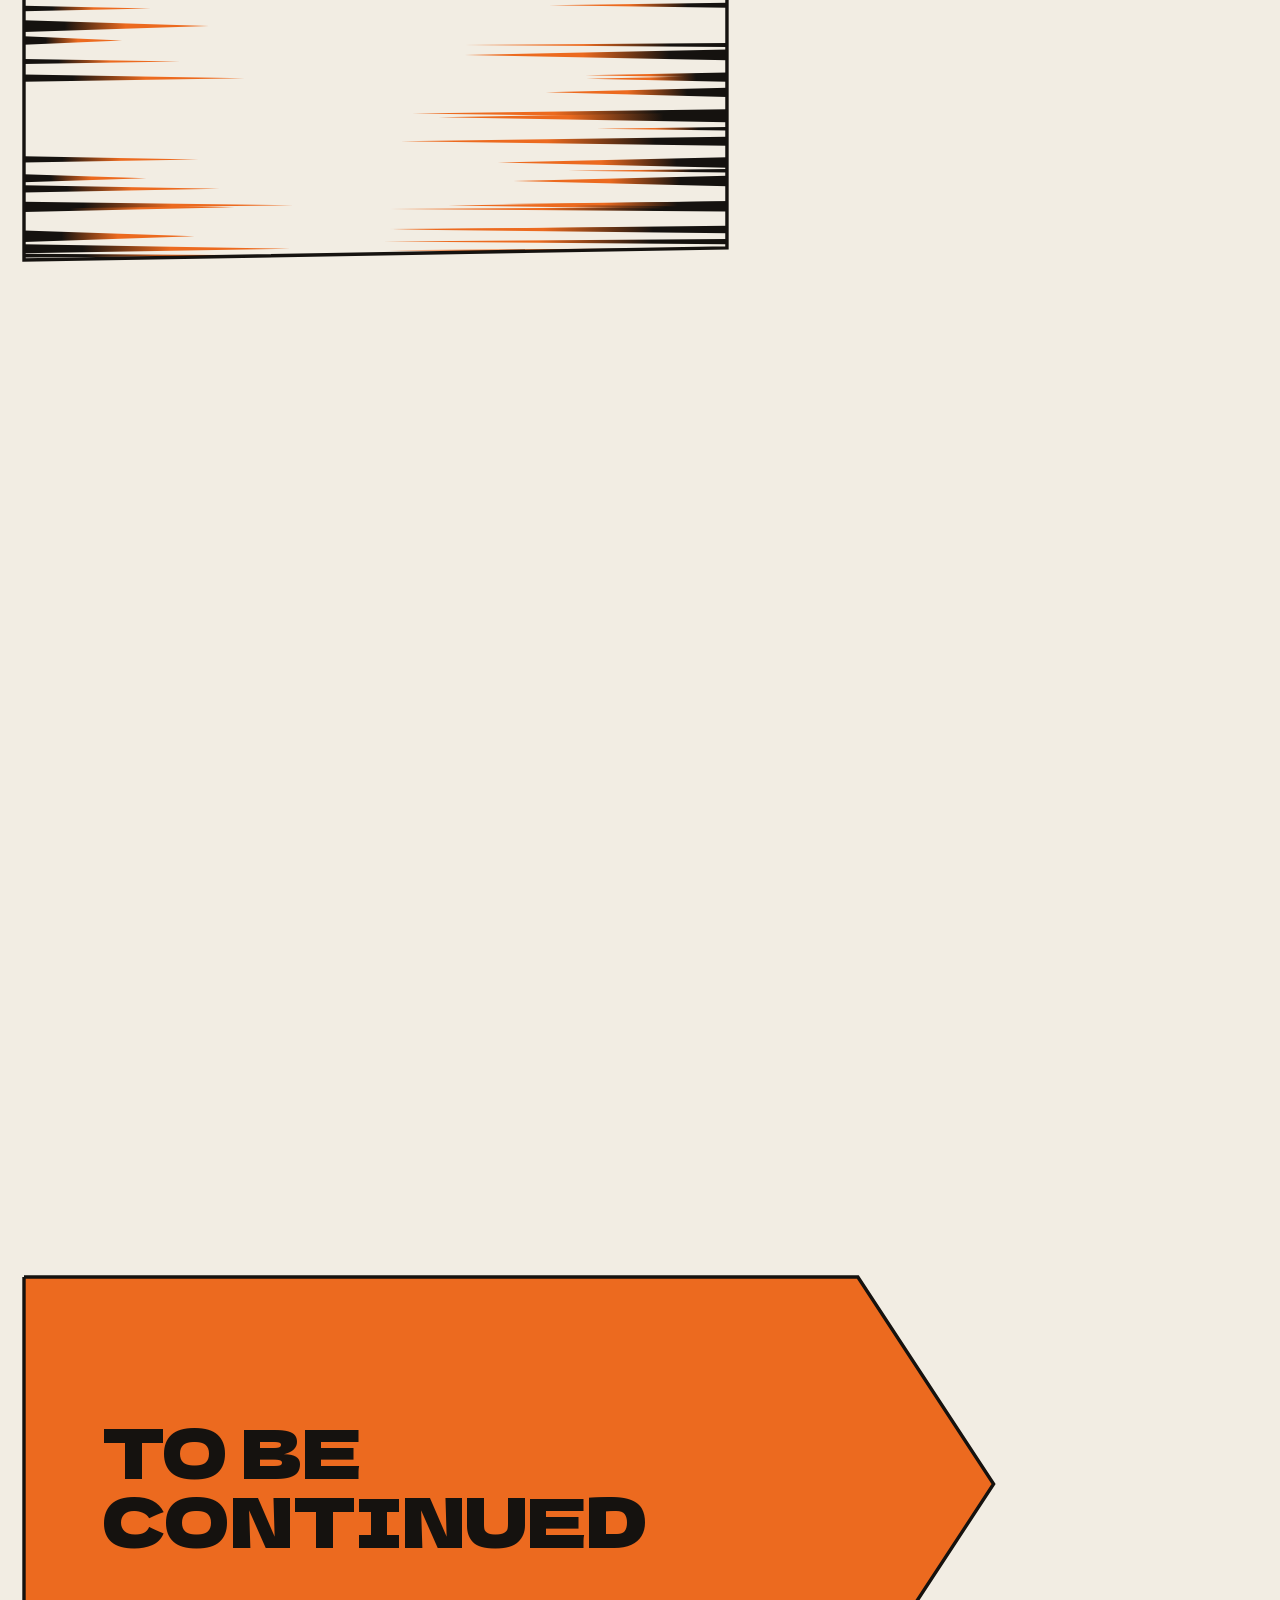
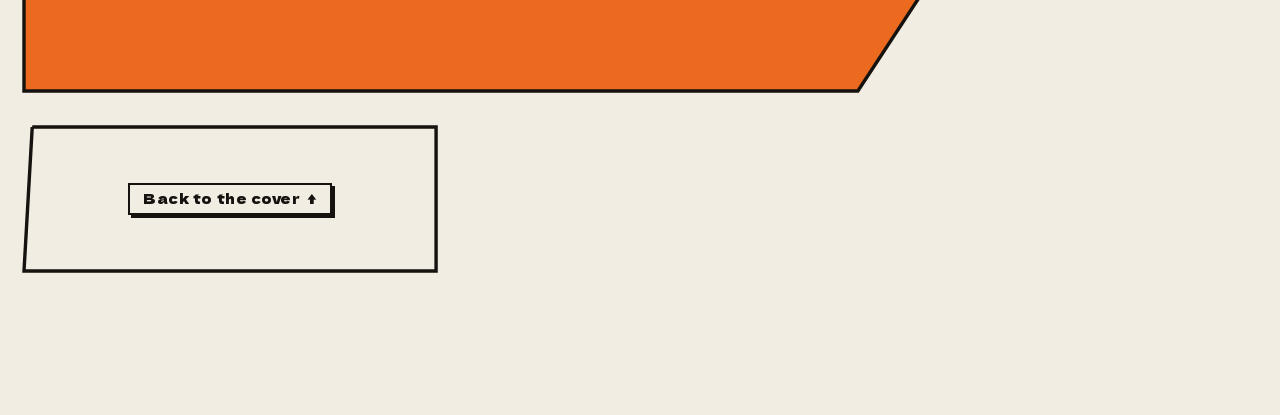
==== commit f019504a: "Touch hold, assay terminal below on phones" ====
--- a/index.html
+++ b/index.html
@@ -23,8 +23,8 @@
   <meta name="twitter:card" content="summary_large_image">
   <meta name="twitter:site" content="@awss1i">
   <meta name="twitter:image" content="https://awssalmubarak.com/og.png">
-  <script type="module" crossorigin src="/assets/index-B3wP1Klh.js"></script>
-  <link rel="stylesheet" crossorigin href="/assets/index-CsGziOsa.css">
+  <script type="module" crossorigin src="/assets/index-QTUhz8Tg.js"></script>
+  <link rel="stylesheet" crossorigin href="/assets/index-C-bVuLHA.css">
 </head>
 <body>
   <noscript><div class="fallback">
--- a/assets/index-C-bVuLHA.css
+++ b/assets/index-C-bVuLHA.css
@@ -0,0 +1 @@
+@font-face{font-family:Dela Gothic One;font-style:normal;font-display:swap;font-weight:400;src:url(/assets/dela-gothic-one-latin-400-normal-AgyGD05y.woff2)format("woff2"),url(/assets/dela-gothic-one-latin-400-normal-qxqiosUh.woff)format("woff")}@font-face{font-family:Zen Kaku Gothic New;font-style:normal;font-display:swap;font-weight:400;src:url(/assets/zen-kaku-gothic-new-latin-400-normal-BEdayliK.woff2)format("woff2"),url(/assets/zen-kaku-gothic-new-latin-400-normal-CPSmNJAU.woff)format("woff")}@font-face{font-family:Zen Kaku Gothic New;font-style:normal;font-display:swap;font-weight:700;src:url(/assets/zen-kaku-gothic-new-latin-700-normal-Dgv0FPyh.woff2)format("woff2"),url(/assets/zen-kaku-gothic-new-latin-700-normal-zPVyND5l.woff)format("woff")}@font-face{font-family:Shippori Mincho B1;font-style:normal;font-display:swap;font-weight:700;src:url(/assets/shippori-mincho-b1-latin-700-normal-BA8lGpy2.woff2)format("woff2"),url(/assets/shippori-mincho-b1-latin-700-normal-DtgeO8QJ.woff)format("woff")}@font-face{font-family:JetBrains Mono;font-style:normal;font-display:swap;font-weight:400;src:url(/assets/jetbrains-mono-latin-400-normal-V6pRDFza.woff2)format("woff2"),url(/assets/jetbrains-mono-latin-400-normal-6-qcROiO.woff)format("woff")}@font-face{font-family:Dela Gothic One;font-style:normal;font-weight:400;font-display:swap;src:url([data-uri])format("woff");unicode-range:U+30??,U+FF00-FFEF}:root{--paper:#f2ede3;--paper-2:#e7e0d2;--ink:#15120f;--accent:#ec6a1f;--stroke:3.4px;--margin-w:68px;--mx:0;--my:0;--display:"Dela Gothic One", "Zen Kaku Gothic New", system-ui, sans-serif;--body:"Zen Kaku Gothic New", system-ui, sans-serif;--caption:"Shippori Mincho B1", Georgia, serif;--mono:"JetBrains Mono", ui-monospace, monospace;--pop:cubic-bezier(.2, 1.5, .35, 1);--ink-on:cubic-bezier(.65, 0, .2, 1)}*{box-sizing:border-box}html{background:var(--paper);color:var(--ink);scrollbar-width:thin;scrollbar-color:var(--ink) transparent}body{font:16px/1.5 var(--body);-webkit-font-smoothing:antialiased;margin:0;overflow-x:hidden}::selection{background:var(--accent);color:var(--ink)}a{color:inherit}body:before{content:"";z-index:50;pointer-events:none;background-image:var(--grain);animation:.6s step-end infinite grain;position:fixed;inset:-100px}@keyframes grain{0%{transform:translate(0)}25%{transform:translate(-37px,22px)}50%{transform:translate(19px,-41px)}75%{transform:translate(-12px,-18px)}}.visually-hidden{clip-path:inset(50%);white-space:nowrap;width:1px;height:1px;position:absolute;overflow:hidden}#chapter{padding-right:var(--margin-w)}.free{height:100svh;position:relative}.free.short{height:62svh}.stage-wrap,.beat[style*=--len]{height:var(--len)}.stage{height:100svh;position:sticky;top:0;overflow:hidden}.panel{left:calc(var(--x) * 1%);top:calc(var(--y) * 1%);width:calc(var(--w) * 1%);height:calc(var(--h) * 1%);transition:transform .5s var(--pop);position:absolute}.fill{clip-path:polygon(var(--clip));background:var(--paper);opacity:0;transition:opacity .3s .18s, transform .7s .12s var(--pop);position:absolute;inset:0;overflow:hidden;transform:translateY(14px)scale(.985);container-type:size}.panel.in .fill{opacity:1;transform:none}.frame{pointer-events:none;width:100%;height:100%;position:absolute;inset:0;overflow:visible}.frame path{fill:none;stroke:var(--ink);stroke-width:var(--stroke);stroke-linejoin:miter;vector-effect:non-scaling-stroke;stroke-dasharray:var(--len) var(--len);stroke-dashoffset:var(--len);transition:stroke-dashoffset .75s var(--ink-on)}.panel.in .frame path{stroke-dashoffset:0}.frame .narrow{display:none}@media (hover:hover){.panel.in:hover{transform:translate(-3px,-4px)rotate(-.25deg)}}.stage .depth,.free .depth{transform:translateY(calc((var(--p,.5) - .5) * -36px))}.free .panel{translate:0 calc((var(--p,.5) - .5) * var(--drift,0px))}.free .panel:nth-child(4n+1){--drift:-46px}.free .panel:nth-child(4n+2){--drift:54px}.free .panel:nth-child(4n+3){--drift:-24px}.free .panel:nth-child(4n+4){--drift:34px}.ink .fill{background:var(--ink);color:var(--paper)}.accent .fill{background:var(--accent)}.tone .fill:before{content:"";background-image:radial-gradient(circle, var(--dot,var(--ink)) 1px, transparent 1.45px);transform:translate(calc(var(--mx) * 9px), calc(var(--my) * 9px));-webkit-mask-image:linear-gradient(var(--tone-dir,165deg), #000 0%, #0000008c 35%, transparent 72%);mask-image:linear-gradient(var(--tone-dir,165deg), #000 0%, #0000008c 35%, transparent 72%);opacity:.85;background-size:7px 7px;position:absolute;inset:-30px}.accent-tone .fill:before{--dot:var(--accent);opacity:1;background-size:8px 8px;-webkit-mask-image:linear-gradient(200deg,#000 10%,#000000b3 50%,#0003 100%);mask-image:linear-gradient(200deg,#000 10%,#000000b3 50%,#0003 100%)}.hatch .fill:before{content:"";transform:translate(calc(var(--mx) * -10px), 0);background:repeating-linear-gradient(115deg,#0000 0 14px,#15120f17 14px 16px);position:absolute;inset:-40px}.focus{width:100%;height:100%;position:absolute;inset:0}.letter{font:400 1em/.9 var(--display);letter-spacing:-.01em;margin:0}.sfx{z-index:3;font:400 clamp(34px, 24cqmin, 150px)/1 var(--display);color:var(--ink);-webkit-text-stroke:.12em var(--paper);paint-order:stroke fill;white-space:nowrap;transform:rotate(var(--r,0deg)) scale(0);pointer-events:none;position:absolute}.panel.in .sfx{animation:pop .5s .35s var(--pop) both, boil .45s steps(1) .85s infinite}.ink .sfx{color:var(--paper);-webkit-text-stroke-color:var(--ink)}.accent .sfx,.accent-tone .sfx{color:var(--ink);-webkit-text-stroke-color:var(--paper)}@keyframes pop{0%{transform:rotate(var(--r)) scale(.2);opacity:0}60%{transform:rotate(var(--r)) scale(1.18);opacity:1}to{transform:rotate(var(--r)) scale(1)}}@keyframes boil{0%{transform:rotate(var(--r)) translate(0, 0)}33%{transform:rotate(calc(var(--r) + .7deg)) translate(.6px, -.5px)}66%{transform:rotate(calc(var(--r) - .5deg)) translate(-.5px, .6px)}}.caption{z-index:2;background:var(--paper);border:2.5px solid var(--ink);font:700 1em/1.45 var(--caption);margin:0;padding:.7em .9em;position:relative}.label{font:400 .8rem/1 var(--display);letter-spacing:.14em;text-transform:uppercase;display:inline-block}.kind{font:400 .78rem/1 var(--display);letter-spacing:.08em;text-transform:uppercase;border:2px solid var(--ink);white-space:nowrap;padding:.3em .7em .35em;display:inline-block}.kind-discovered{background:var(--accent)}.kind-reported{background:var(--paper)}.btn,.install{font:400 .85rem/1 var(--display);letter-spacing:.04em;color:var(--ink);background:var(--paper);border:2.5px solid var(--ink);cursor:pointer;box-shadow:3px 3px 0 var(--ink);align-items:center;gap:.5em;padding:.55em .95em;text-decoration:none;transition:transform .15s,box-shadow .15s,background .15s;display:inline-flex}.btn:hover,.install:hover{box-shadow:5px 5px 0 var(--ink);background:var(--accent);transform:translate(-2px,-2px)}.btn:active,.install:active{box-shadow:1px 1px 0 var(--ink);transform:translate(2px,2px)}.btn i,.pr-link i{font-style:normal}:focus-visible{outline:3px solid var(--accent);outline-offset:3px}.title .fill{align-content:center;padding:6cqw;display:grid}.title .focus{opacity:.95}.vol{font:400 clamp(11px, 2.2cqw, 20px)/1 var(--display);letter-spacing:.2em;background:var(--ink);color:var(--paper);padding:.35em .6em;position:absolute;top:5cqh;left:5cqw}.name{z-index:2;text-align:center;justify-items:center;margin:0;display:grid;position:relative}.name span{font-family:var(--display);color:var(--ink);-webkit-text-stroke:.05em var(--paper);paint-order:stroke fill;font-weight:400;line-height:.86;display:block}.name .l1{letter-spacing:-.02em;font-size:min(27cqw,46cqh)}.name .l2{letter-spacing:.01em;font-size:min(10.4cqw,18cqh)}.title.in .name .l1{animation:slam .55s .55s var(--pop) both}.title.in .name .l2{animation:slam .55s .75s var(--pop) both}@keyframes slam{0%{opacity:0;transform:scale(2.4)rotate(-6deg)}55%{opacity:1;transform:scale(.94)rotate(1deg)}to{transform:none}}.brush{z-index:1;justify-self:center;width:70cqw;height:7cqh;margin-top:-2cqh;position:relative}.brush path{fill:none;stroke:var(--accent);stroke-width:14px;stroke-linecap:round;stroke-dasharray:1;stroke-dashoffset:1px}.title.in .brush path{animation:brush .6s 1.1s var(--ink-on) forwards}.still .brush path{stroke-dashoffset:0}@keyframes brush{to{stroke-dashoffset:0}}.vertical .fill{place-items:center;display:grid}.vmail{writing-mode:vertical-rl;font:400 min(56cqw, calc(92cqh / (var(--n) * .8)))/1 var(--display);color:var(--paper);white-space:nowrap;text-decoration:none;transition:color .15s}.vmail:hover{color:var(--accent)}.socials .fill{align-content:end;padding:9%;display:grid}.socials .links{z-index:2;gap:.7rem;display:grid;position:relative}.socials .btn{justify-content:space-between}@container (width<=210px){.socials .links{gap:.5rem}.socials .btn{letter-spacing:0;box-shadow:2px 2px 0 var(--ink);gap:.3em;padding:.45em .5em;font-size:.72rem}.socials .btn i{display:none}}@container (height<=240px){.lead .cue{display:none}.lead .caption{padding:.45em .65em}}@container (height<=190px){.lead .caption{padding:.35em .55em;font-size:12px;line-height:1.3}.lead .toc{gap:0}.lead .toc a{font-size:12.5px;line-height:1.25}}.lead .fill{align-content:space-between;gap:2cqh;padding:5cqmin 6cqmin;display:grid}.lead .caption{font-size:clamp(13px,4.6cqmin,18px)}.toc{gap:.25em;display:grid}.toc a{width:max-content;font:400 clamp(14px, 5.8cqmin, 24px)/1.2 var(--display);align-items:baseline;gap:.8em;text-decoration:none;transition:transform .15s,color .15s;display:flex}.toc b{min-width:2em;color:var(--accent);background:var(--ink);place-items:center;padding:.25em .3em;font-size:max(11px,.62em);font-weight:400;display:inline-grid}.toc a:hover{color:var(--accent);transform:translate(6px)}.cue{font:400 clamp(12px, 5cqmin, 18px)/1 var(--display);letter-spacing:.2em;justify-self:end;align-items:center;gap:.6em;display:inline-flex}.cue i{border-right:3px solid var(--ink);border-bottom:3px solid var(--ink);width:1.1em;height:1.1em;animation:1.1s ease-in-out infinite nudge;transform:rotate(45deg)}@keyframes nudge{50%{transform:translateY(6px)rotate(45deg)}}.tally .fill{place-items:center;display:grid}.tally .depth{z-index:2;text-align:center;justify-items:center;display:grid;position:relative}.big,.mid,.half b{font:400 1em/.85 var(--display);letter-spacing:-.03em;font-variant-numeric:tabular-nums;-webkit-text-stroke:.045em var(--paper);paint-order:stroke fill}.big{font-size:min(52cqw, 62cqh, calc(118cqw / var(--n,2)))}.mid{font-size:min(30cqw, 52cqh, calc(96cqw / var(--n,2)))}.unit{font:400 clamp(12px, 4.6cqmin, 30px)/1.1 var(--display);letter-spacing:.12em;text-transform:uppercase;margin-top:.3em}.num-a .fill{display:block}.num-a .sfx{color:var(--accent)}.num-a .unit{white-space:nowrap;background:var(--accent);color:var(--ink);margin:0;padding:.25em .6em;position:absolute;bottom:7cqh;left:50%;translate:-50%}.pool{width:100%;height:100%;position:absolute;inset:0}.pool-digits{font:400 400px Dela Gothic One,sans-serif}.pool-paper{fill:var(--paper)}.pool-ink{fill:var(--accent)}.pool-mark{stroke:var(--accent);stroke-width:2px;stroke-dasharray:5 6;opacity:0;transition:opacity .5s 1s}.pool-note{font-family:var(--display);letter-spacing:.08em;fill:var(--accent);opacity:0;transition:opacity .5s 1s}.pool.on .pool-mark,.pool.on .pool-note{opacity:1}.split .fill{grid-template-columns:1fr 1fr;place-items:stretch stretch}.half{align-content:center;justify-items:start;gap:.4em;padding:4cqh 4cqw;display:grid;position:relative}.half b{font-size:min(13cqw,40cqh)}.half p{max-width:36ch;font:700 clamp(12px, min(2cqw, 7.5cqh), 18px)/1.4 var(--caption);margin:0}.half .unit{font-size:clamp(12px,2.4cqw,24px)}.disc{background:var(--accent)}.rep{border-left:var(--stroke) solid var(--ink)}.panel.in .letter{animation:slam .6s .3s var(--pop) both}.shake{animation:.32s steps(2,end) both shake}@keyframes shake{0%{transform:translate(6px,-4px)}25%{transform:translate(-7px,3px)}50%{transform:translate(4px,5px)}75%{transform:translate(-3px,-4px)}to{transform:none}}.sum-panel .fill{align-content:center;padding:3cqmin 5cqmin;display:grid}.halftone{width:calc(100% + 20px);height:calc(100% + 20px);transform:translate(calc(var(--mx) * 6px), calc(var(--my) * 4px));position:absolute;top:-10px;left:-10px}.sum{z-index:2;max-width:60%;font:700 clamp(13px, min(3.6cqw, 13cqh), 30px)/1.3 var(--caption);margin:0;position:relative}.sum b{font:400 1.3em var(--display);display:inline-block;position:relative}.uline{z-index:-1;width:112%;height:.42em;position:absolute;bottom:-.18em;left:-6%;overflow:visible}.uline path{fill:none;stroke:var(--accent);stroke-width:9px;stroke-linecap:round;stroke-dasharray:1;stroke-dashoffset:1px}.seen .uline path{animation:uline 6s var(--d) infinite}.still .uline path{stroke-dashoffset:0}@keyframes uline{0%{stroke-dashoffset:1px;opacity:1}8%{stroke-dashoffset:0}70%{stroke-dashoffset:0;opacity:1}80%,to{stroke-dashoffset:0;opacity:0}}.defs-panel .fill{align-content:center;padding:3cqmin 5cqmin;display:grid}.defs{z-index:2;gap:.7rem;margin:0;display:grid;position:relative}.defs .kind{box-shadow:3px 3px 0 var(--ink);transform:rotate(-3deg)}.defs .kind-reported{transform:rotate(2deg)}.defs div{align-items:baseline;gap:1.2rem;display:flex}.defs dt{flex:none;width:8.5em}.defs dd{font:700 clamp(13px, min(2.5cqw, 10cqh), 18px)/1.4 var(--caption);margin:0}.list-panel .fill{flex-direction:column;padding:2.2cqmin 2.4cqmin 0;display:flex}.list-panel .ledger{flex:1;height:auto;min-height:0}.controls{flex-wrap:wrap;align-items:center;gap:.8rem 1.4rem;margin:.4rem 0 .6rem;display:flex}.tabs{display:flex}.tabs button,.sorts button{font:400 .85rem/1 var(--display);letter-spacing:.04em;color:var(--ink);background:var(--paper);border:2.5px solid var(--ink);cursor:pointer;padding:.65em .9em;transition:background .15s,transform .15s}.tabs button+button{border-left:0}.tabs button b{opacity:.6;margin-left:.5em;font-weight:400}.tabs [aria-selected=true]{background:var(--ink);color:var(--paper)}.tabs [aria-selected=true] b{color:var(--accent);opacity:1}.sorts{gap:.4rem;margin-left:auto;display:flex}.sorts [aria-pressed=true]{background:var(--accent)}.tabs button:hover,.sorts button:hover{transform:translateY(-2px)}.bubble{flex:280px;position:relative}.bubble input{width:100%;font:700 1rem/1 var(--caption);color:var(--ink);background:var(--paper);border:2.5px solid var(--ink);border-radius:999px;outline:none;padding:.85em 1.3em;transition:box-shadow .2s}.bubble input:focus{box-shadow:4px 4px 0 var(--accent)}.bubble:after{content:"";background:var(--paper);border-left:2.5px solid var(--ink);border-bottom:2.5px solid var(--ink);width:18px;height:14px;position:absolute;bottom:-11px;left:2.2em;transform:skew(-35deg)}.count{font:400 .8rem/1 var(--display);letter-spacing:.1em;text-transform:uppercase;opacity:.7;margin:.9rem 0 .3rem}.ledger{overscroll-behavior:contain;scrollbar-width:thin;scrollbar-color:var(--accent) #15120f1f;scrollbar-gutter:stable;height:min(68svh,720px);position:relative;overflow-y:auto;-webkit-mask-image:linear-gradient(#0000 0,#000 28px calc(100% - 48px),#0000 100%);mask-image:linear-gradient(#0000 0,#000 28px calc(100% - 48px),#0000 100%)}.ledger.idle{overflow-y:hidden}.ledger-content{transform-origin:50% 0;position:relative}.ledger .empty{text-align:center;font:400 clamp(20px, 3vw, 40px)/1.2 var(--display);position:absolute;inset:30% 0 auto}.row{align-items:center;gap:1rem;padding:0 .6rem;display:flex;position:absolute;top:0;left:0;right:0}.row-repo{cursor:pointer;border-bottom:1.5px solid #15120f24;height:60px}.row-repo:hover{background:#ec6a1f1f}.row-repo:hover .caret{color:var(--accent)}.ch{width:4.4em;font:400 .78rem/1 var(--display);letter-spacing:.08em;opacity:.55;flex:none}.rname{text-overflow:ellipsis;white-space:nowrap;max-width:58%;font:400 clamp(17px, 1.7vw, 24px)/1 var(--display);outline-offset:4px;flex:none;overflow:hidden}.dots{border-bottom:3px dotted #15120f73;flex:1;min-width:2rem;height:0;transform:translateY(6px)}.rstars{font:400 .95rem/1 var(--display);flex:none}.rcount{text-align:center;min-width:2em;font:400 .8rem/1 var(--display);background:var(--ink);color:var(--paper);flex:none;padding:.3em .5em}.caret{flex:none;width:1em;font-size:1rem;transition:color .15s}.row-entry{height:48px;font:400 .9rem/1.2 var(--body);background:#15120f09;padding-left:5.6rem}.row-entry .pr{font:400 .9rem/1 var(--mono);border-bottom:2px solid var(--accent);flex:none;text-decoration:none}.row-entry .pr:hover{background:var(--accent)}.when{width:5.5em;font:700 .85rem/1 var(--caption);opacity:.7;flex:none}.stack{text-overflow:ellipsis;white-space:nowrap;min-width:0;font:400 .85rem/1 var(--mono);opacity:.8;flex:1;overflow:hidden}.stack em{opacity:.7;font-style:normal}.impact{font:400 .75rem/1 var(--display);background:var(--ink);color:var(--accent);flex:none;padding:.3em .5em}.row-entry .kind{font-size:.66rem}.no{font:400 clamp(12px, 3.4cqmin, 20px)/1 var(--display);letter-spacing:.12em;align-items:baseline;gap:.8em;display:inline-flex}.proj .fill{align-content:center;gap:2.4cqh;padding:5cqmin 5.5cqmin;display:grid}.feats-panel .fill{align-content:center;padding:5cqmin 5.5cqmin;display:grid}.proj .depth{transform:translateY(calc(var(--p,0) * -14px));justify-items:start;display:grid}.cursor{font:400 50cqh/1 var(--mono);color:var(--accent);pointer-events:none;animation:1.1s step-end infinite blink;position:absolute;top:4cqh;right:5cqw}@keyframes blink{50%{opacity:0}}.pname{font:400 min(22cqw, 22cqh, calc(100cqw / var(--n)))/.92 var(--display);letter-spacing:-.02em;white-space:nowrap;margin:.1em 0 .05em}.meta{font:400 clamp(12px, 2.6cqmin, 18px)/1 var(--display);letter-spacing:.06em;background:var(--accent);padding:.3em .55em}.proj .caption{font-size:clamp(14px,5cqmin,26px)}.feats{counter-reset:f;gap:.55em;margin:0;padding:0;list-style:none;display:grid}.feats li{counter-increment:f;font:700 clamp(13px, 4.6cqmin, 21px)/1.4 var(--caption);border:2px solid var(--ink);background:var(--paper);opacity:0;padding:.55em .8em .55em 2.6em;position:relative;transform:translate(-18px)}.feats li:before{content:counter(f);font:400 1.1em/1 var(--display);color:var(--accent);-webkit-text-stroke:1px var(--ink);position:absolute;top:.45em;left:.6em}.feats-panel.in .feats li{animation:feat .5s calc(.5s + var(--i) * .1s) var(--pop) forwards}@keyframes feat{to{opacity:1;transform:none}}.acts{flex-wrap:wrap;align-items:center;gap:.8rem;display:flex}.install code{font:400 .9rem/1 var(--mono)}.install span{letter-spacing:.1em;text-transform:uppercase;border-left:2px solid;padding-left:.7em;font-size:.7rem}.install.copied{background:var(--accent)}.termp .fill{padding:5cqmin;overflow:hidden}.term{font:400 clamp(11px, min(2.25cqw, 1.85cqh), 17px)/1.6 var(--mono);white-space:pre;color:var(--paper-2);align-content:start;height:100%;display:grid;overflow:hidden;-webkit-mask-image:linear-gradient(#000 86%,#0000 99%);mask-image:linear-gradient(#000 86%,#0000 99%)}.tl{opacity:0;text-overflow:ellipsis;overflow:hidden}.tl.bad{color:var(--accent)}.tl.note{color:#b9b1a2}.termp.in .tl{animation:line 10ms calc(.4s + var(--i) * 70ms) forwards}.termp.in .tl:first-child{color:var(--paper)}@keyframes line{to{opacity:1}}.solo{z-index:2;place-items:center;height:100%;display:grid;position:relative}.lang{font:400 min(16cqw, 22cqh)/1 var(--display);text-transform:uppercase}.free.flow{height:var(--fh)}.work-title .fill{place-items:center;display:grid}.slam{z-index:2;text-align:center;font:400 min(17cqw, 34cqh, calc(150cqw / var(--n)))/.9 var(--display);letter-spacing:-.02em;color:var(--ink);-webkit-text-stroke:.05em var(--paper);paint-order:stroke fill;justify-items:center;margin:0;display:grid;position:relative}.slam span,.cat span{display:block}.panel.in .slam span{animation:slam .55s calc(.45s + var(--i) * .2s) var(--pop) both}.work-cat .fill{place-items:center;display:grid}.cat{z-index:2;text-align:center;font:400 min(17.6cqh, calc(78.4cqw / var(--n)))/.9 var(--display);letter-spacing:-.01em;color:var(--paper);margin:0;position:relative}.cat-rows{align-content:space-evenly;display:grid;position:absolute;inset:-20% -30%;transform:rotate(-8deg)}.cat-rows span{font:400 9cqh/1 var(--display);color:#0000;-webkit-text-stroke:1px #f2ede333;white-space:nowrap;animation:30s linear infinite paused rows}.cat-rows.playing span{animation-play-state:running}.cat-rows span:nth-child(odd){animation-direction:reverse}.cat-rows span:nth-child(3),.cat-rows span:nth-child(6){-webkit-text-stroke-color:#ec6a1fe6}.cat-rows b{vertical-align:.25em;font-size:.6em;font-weight:400}@keyframes rows{to{transform:translate(-25%)}}.panel.in .cat span{animation:slam .5s calc(.35s + var(--i) * .15s) var(--pop) both}.work-item .fill{align-content:end;justify-items:start;gap:3cqh;padding:9%;display:grid}.item{z-index:2;max-width:min(18ch,100%);font:400 clamp(20px, min(8cqw, 13cqh), 60px)/1.05 var(--display);margin:0;position:relative}.work-item .caption{max-width:48ch;font-size:clamp(14px,3.4cqmin,20px)}.work-item .btn{z-index:2;position:relative}@container (width<=320px){.item{font-size:clamp(17px,7cqw,40px)}.work-item .btn i{display:none}.work-item .btn{letter-spacing:0;padding:.5em .6em;font-size:.72rem}}.tbc .fill{align-items:center;padding:0 16cqw 0 6cqw;display:grid}.tbc .letter{font-size:min(10cqw,30cqh);line-height:1}.back .fill{place-items:center;display:grid}.margin{z-index:40;width:var(--margin-w);writing-mode:vertical-rl;background:var(--ink);color:var(--paper);font:400 .78rem/1 var(--display);letter-spacing:.12em;flex-direction:row;align-items:center;gap:1.4rem;padding:1.4rem 0 1.4rem 16px;display:flex;position:fixed;top:0;bottom:0;right:0}.m-name{color:var(--accent)}.rail{top:0;bottom:0;right:calc(var(--margin-w) - 16px);z-index:41;cursor:pointer;touch-action:none;width:16px;position:fixed}.rail:focus-visible{outline-offset:-3px}.rail-line{background:#f2ede338;width:2px;position:absolute;top:12px;bottom:12px;left:7px}.tick{left:0;top:calc(12px + 13px + var(--t,0) * (100% - 24px - 26px) - 7px);cursor:pointer;background:0 0;border:0;place-items:center;width:16px;height:14px;padding:0;display:grid;position:absolute}.rail-ticks{position:absolute;inset:0}.tick b{background:var(--paper);opacity:.55;width:10px;height:2px;transition:width .2s,background .2s,opacity .2s}.tick.on b{background:var(--accent);opacity:1;width:14px}.tick span{font:400 .7rem/1 var(--display);letter-spacing:.06em;white-space:nowrap;color:var(--paper);background:var(--ink);opacity:0;pointer-events:none;transition:opacity .15s, transform .2s var(--pop);padding:.45em .7em;position:absolute;top:50%;right:24px;transform:translate(6px,-50%)}.tick:hover span,.tick:focus-visible span,.rail.dragging .tick.on span{opacity:1;transform:translateY(-50%)}.rail-thumb{background:var(--accent);width:14px;height:26px;color:var(--ink);font:400 8px/1 var(--display);cursor:grab;will-change:transform;box-shadow:0 0 0 2px var(--ink);place-items:center;display:grid;position:absolute;top:12px;left:1px}.rail.dragging .rail-thumb{cursor:grabbing}.rail-thumb span{position:relative}.rail-thumb:before{content:"";background:var(--paper);transform-origin:top;position:absolute;inset:0;transform:scaleY(0)}.rail-thumb.holding:before{animation:hold var(--hold,.6s) linear}@keyframes hold{0%{transform:scaleY(1)}}.rail.dragging,.rail.dragging~*{-webkit-user-select:none;user-select:none}@media (aspect-ratio>4/5){html{scrollbar-width:none}html::-webkit-scrollbar{display:none}}.m-line{text-align:center;min-height:0;font:700 .74rem/1.35 var(--caption);letter-spacing:.02em;opacity:.85;flex:1}.m-mail{border-left:2px solid var(--accent);padding:.7em 0;text-decoration:none}.m-mail:hover{color:var(--accent)}.folio{z-index:40;background:var(--paper);border:2px solid var(--ink);font:400 .72rem/1 var(--display);letter-spacing:.08em;pointer-events:none;align-items:baseline;gap:.6em;padding:.35em .6em;display:flex;position:fixed;bottom:12px;left:14px}.folio-n{color:var(--accent);-webkit-text-stroke:.5px var(--ink)}.folio.flip{animation:flip .4s var(--pop)}@keyframes flip{0%{transform:rotateX(90deg)}}.speed{z-index:45;pointer-events:none;width:100vw;height:100vh;position:fixed;inset:0}@media (aspect-ratio<=4/5){:root{--margin-w:0px;--stroke:3px;--foot:30px}#chapter{padding-top:40px}.panel{left:calc(var(--nx) * 1%);top:calc((100% - var(--foot)) * var(--ny) / 100);width:calc(var(--nw) * 1%);height:calc((100% - var(--foot)) * var(--nh) / 100)}.folio{font-size:.66rem;bottom:6px;left:10px}.fill{clip-path:polygon(var(--nclip))}.frame .wide{display:none}.frame .narrow{display:inline}.free{height:calc(100svh - 40px)}.stage{height:calc(100dvh - 40px);top:40px}.free.short{height:46svh}.margin{writing-mode:horizontal-tb;flex-direction:row;gap:.8rem;width:auto;height:40px;padding:0 12px;font-size:.7rem;bottom:auto;left:0}.m-line,.rail{display:none}.margin{padding-left:12px}.m-name{flex:1}.m-mail{border-left:0;border-bottom:2px solid var(--accent);padding:.3em 0}.socials .fill{align-content:center;padding:4cqmin 5cqmin}.socials .links{flex-wrap:wrap;gap:.5rem;display:flex}.socials .btn{padding:.5em .7em;font-size:.75rem}.socials .sfx{font-size:30px;bottom:6%;right:5%;top:auto!important;left:auto!important}.lead .fill{gap:1.2cqh;padding:4.5cqmin 5cqmin}.lead .caption{padding:.5em .7em;font-size:12px}.toc a{font-size:14px}.split .fill{grid-template-rows:1fr 1fr;grid-template-columns:1fr}.rep{border-left:0;border-top:var(--stroke) solid var(--ink)}.half{padding:3cqh 5cqw}.half b{font-size:min(20cqw,17cqh)}.half p{font-size:12px;line-height:1.3}.defs dt{width:7.5em}.defs .kind{font-size:.72rem}.proj .caption{padding:.55em .75em;font-size:clamp(13px,4.6cqmin,20px)}.proj .fill{gap:1.6cqh}.proj .depth{transform:none}.term{line-height:1.5}.project.beat{height:auto}.project .stage{height:calc(200svh - 80px);position:relative;top:0}.folio>*{position:relative}.folio:before{content:"";background:var(--accent);opacity:.35;transform-origin:0;position:absolute;inset:0;transform:scaleX(0)}.folio.holding:before{animation:.6s linear hold-folio}@keyframes hold-folio{0%{transform:scaleX(0)}to{transform:scaleX(1)}}.feats{gap:.4em}.feats li{padding:.45em .7em .45em 2.3em;font-size:clamp(12px,4.2cqmin,18px);line-height:1.3}.defs{gap:.45rem}.defs dd{font-size:12px;line-height:1.3}.free.flow{height:var(--nfh)}.controls{gap:.5rem .6rem}.tabs button,.sorts button{padding:.55em .6em;font-size:.72rem}.bubble input{padding:.7em 1em;font-size:.9rem}.sorts{margin-left:0}.row-repo{gap:.6rem;height:64px}.ch{width:4em}.rname{flex:1;min-width:0;max-width:none;font-size:16px}.rname small,.dots{display:none}.rstars{font-size:.8rem}.row-entry{flex-wrap:wrap;align-content:center;gap:.3rem .7rem;height:62px;padding-left:1rem}.row-entry .stack{flex-basis:100%;order:5}}@media (aspect-ratio<=4/5) and (height<=620px){.sum{max-width:70%;font-size:12px}.defs{gap:.3rem}.defs dt{width:7em}.defs .kind{font-size:11px}.defs dd{font-size:11.5px;line-height:1.25}.controls{gap:.4rem .5rem;margin:.2rem 0 .3rem}.bubble input{padding:.5em .9em;font-size:.85rem}.count{margin:.5rem 0 .2rem;font-size:.7rem}.proj .fill{gap:6px}.proj .caption{padding:.45em .65em;font-size:12px}.proj .btn,.proj .install{padding:.45em .8em}.install code{font-size:.8rem}}.rotate{display:none}@media (orientation:landscape) and (height<=500px) and (pointer:coarse){.rotate{z-index:60;background:var(--paper);padding:14px;display:grid;position:fixed;inset:0}.rotate-panel{text-align:center;border:var(--stroke) solid var(--ink);align-content:center;place-items:center;gap:10px;display:grid;position:relative;overflow:hidden;container-type:size}.rotate-burst{background:repeating-conic-gradient(var(--ink) 0deg .55deg, transparent .55deg 3.6deg);position:absolute;inset:-30%;-webkit-mask-image:radial-gradient(46% 40%,#0000 55%,#000 100%);mask-image:radial-gradient(46% 40%,#0000 55%,#000 100%)}.rotate-phone{border:4px solid var(--ink);background:var(--paper);width:34px;height:58px;box-shadow:inset 0 -8px 0 -4px var(--accent);animation:turn 2.4s var(--ink-on) infinite;border-radius:7px;position:relative}.rotate-title{font:400 min(9cqw, 22cqh)/1 var(--display);color:var(--ink);-webkit-text-stroke:.05em var(--paper);paint-order:stroke fill;margin:0;position:relative}.rotate-line{font:700 14px/1.3 var(--caption);background:var(--paper);border:2px solid var(--ink);margin:0;padding:.4em .8em;position:relative}.rotate .sfx{transform:rotate(var(--r));font-size:34px;animation:.45s step-end infinite boil}}@keyframes turn{0%,20%{transform:rotate(-90deg)}55%,to{transform:rotate(0)}}.still *,.still :before,.still :after{transition:none!important;animation:none!important}.still .sfx,.still .stamp{transform:rotate(var(--r,0deg))}.still .feats li,.still .tl{opacity:1;transform:none}.still .slam span,.still .cat span{animation:none}.still .frame path,.still .brush path{stroke-dashoffset:0}.still body:before{animation:none}.fallback{max-width:70ch;font:700 1rem/1.6 var(--caption);margin:0 auto;padding:8vh 6vw}.fallback h1,.fallback h2{font:400 clamp(28px, 6vw, 56px)/1 var(--display);margin:1.4em 0 .4em}.fallback a{border-bottom:2px solid var(--accent);text-decoration:none}
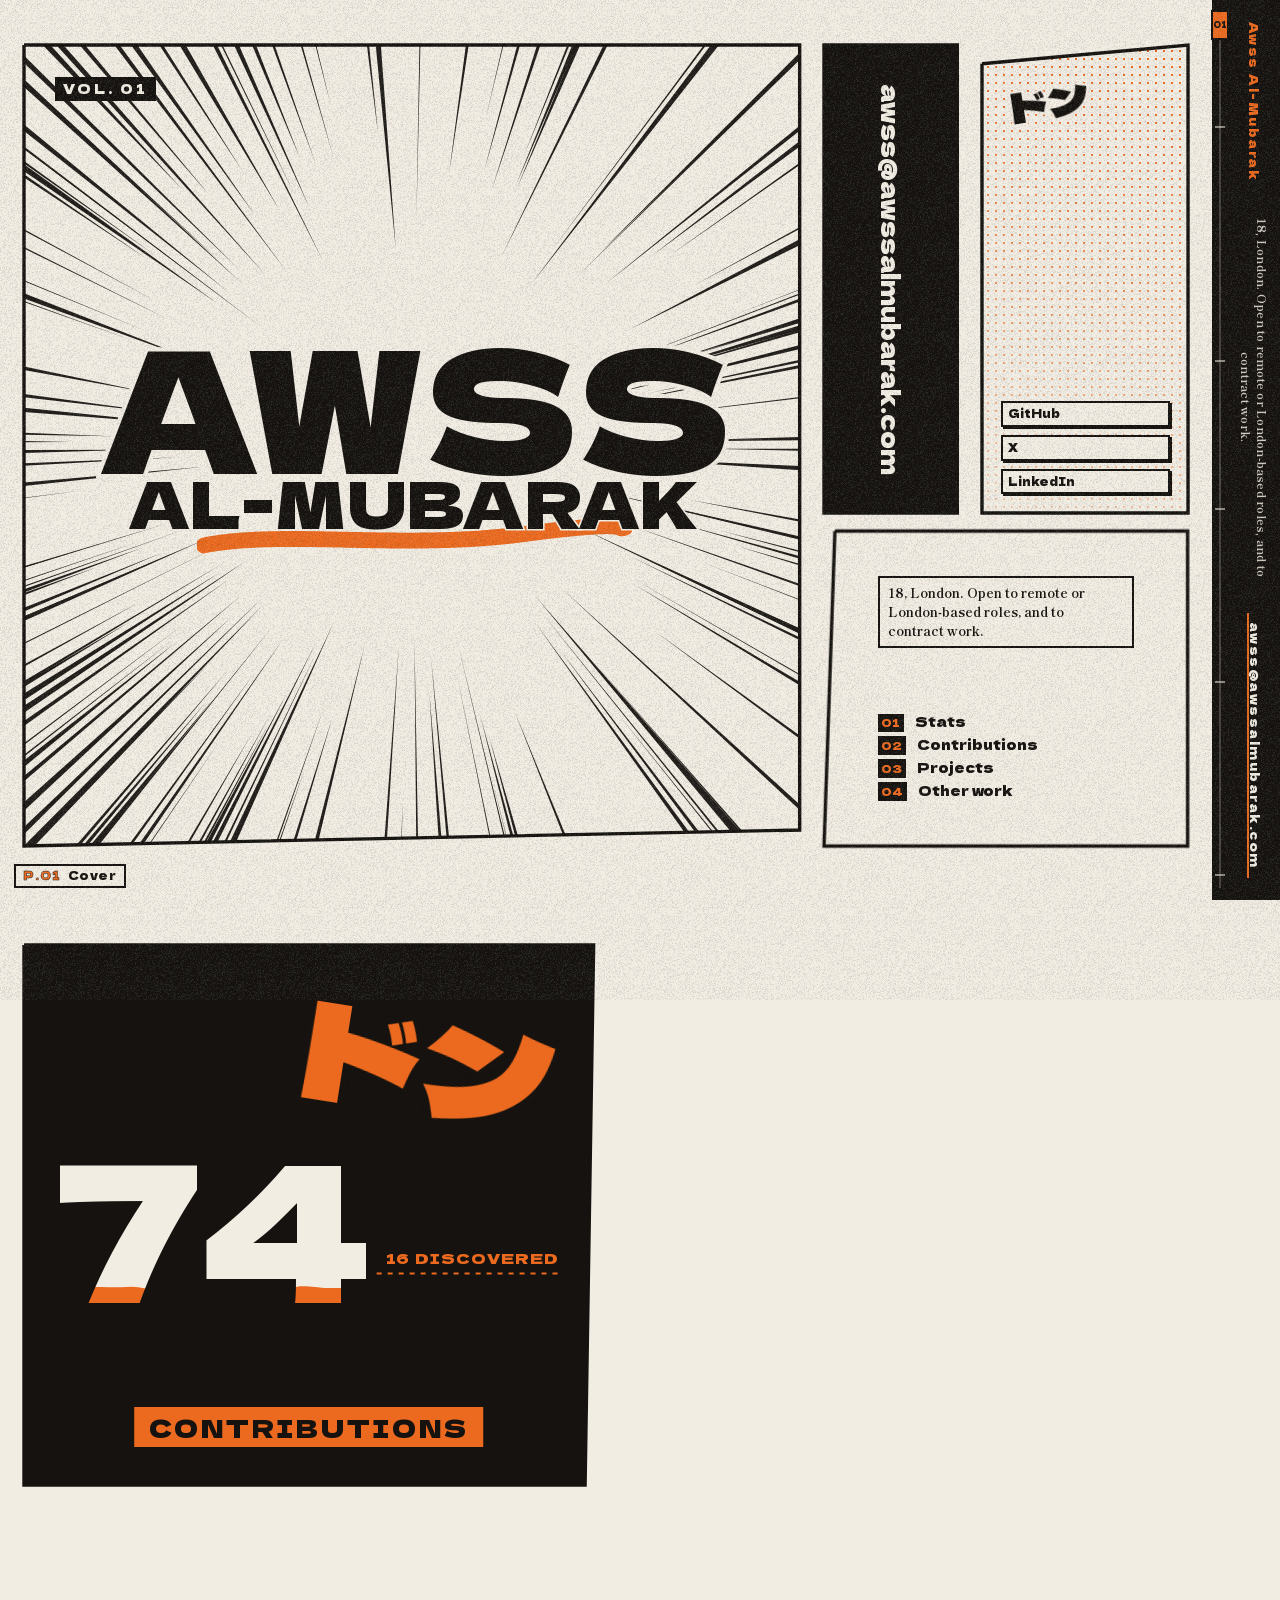
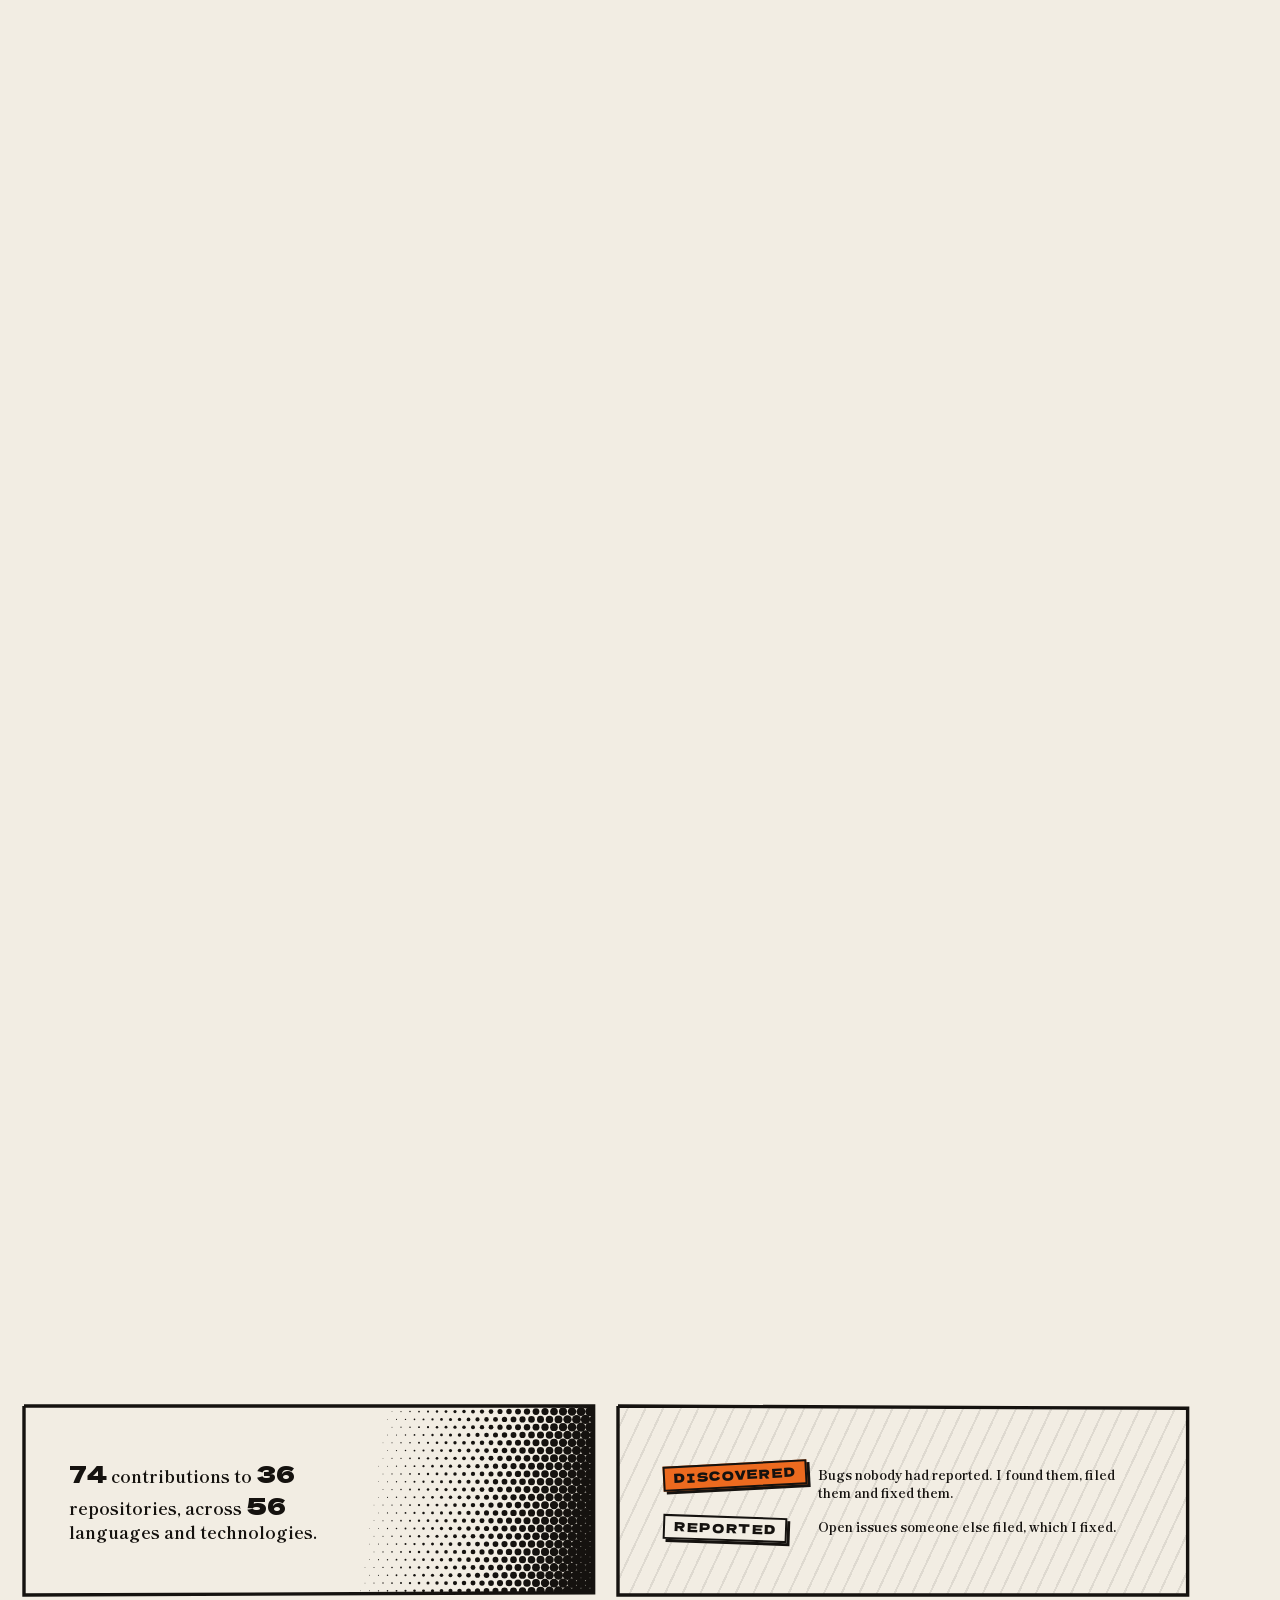
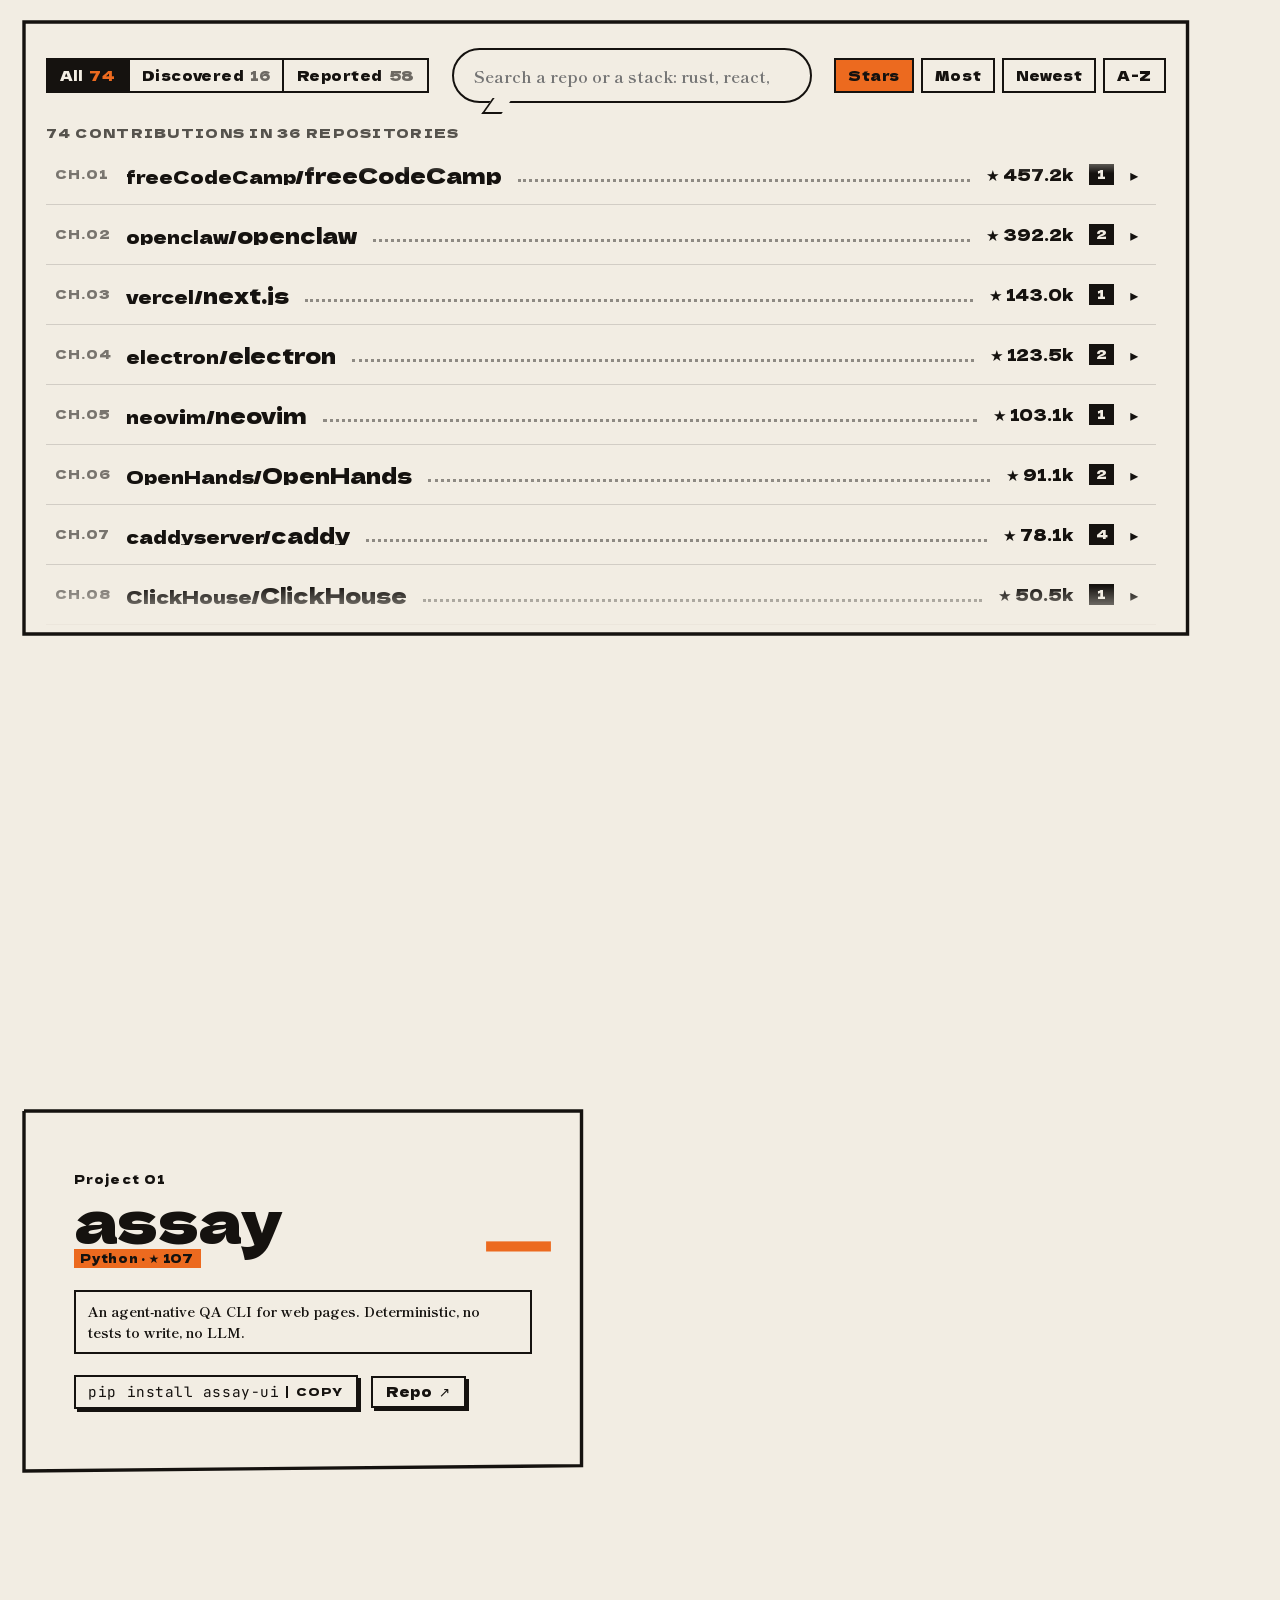
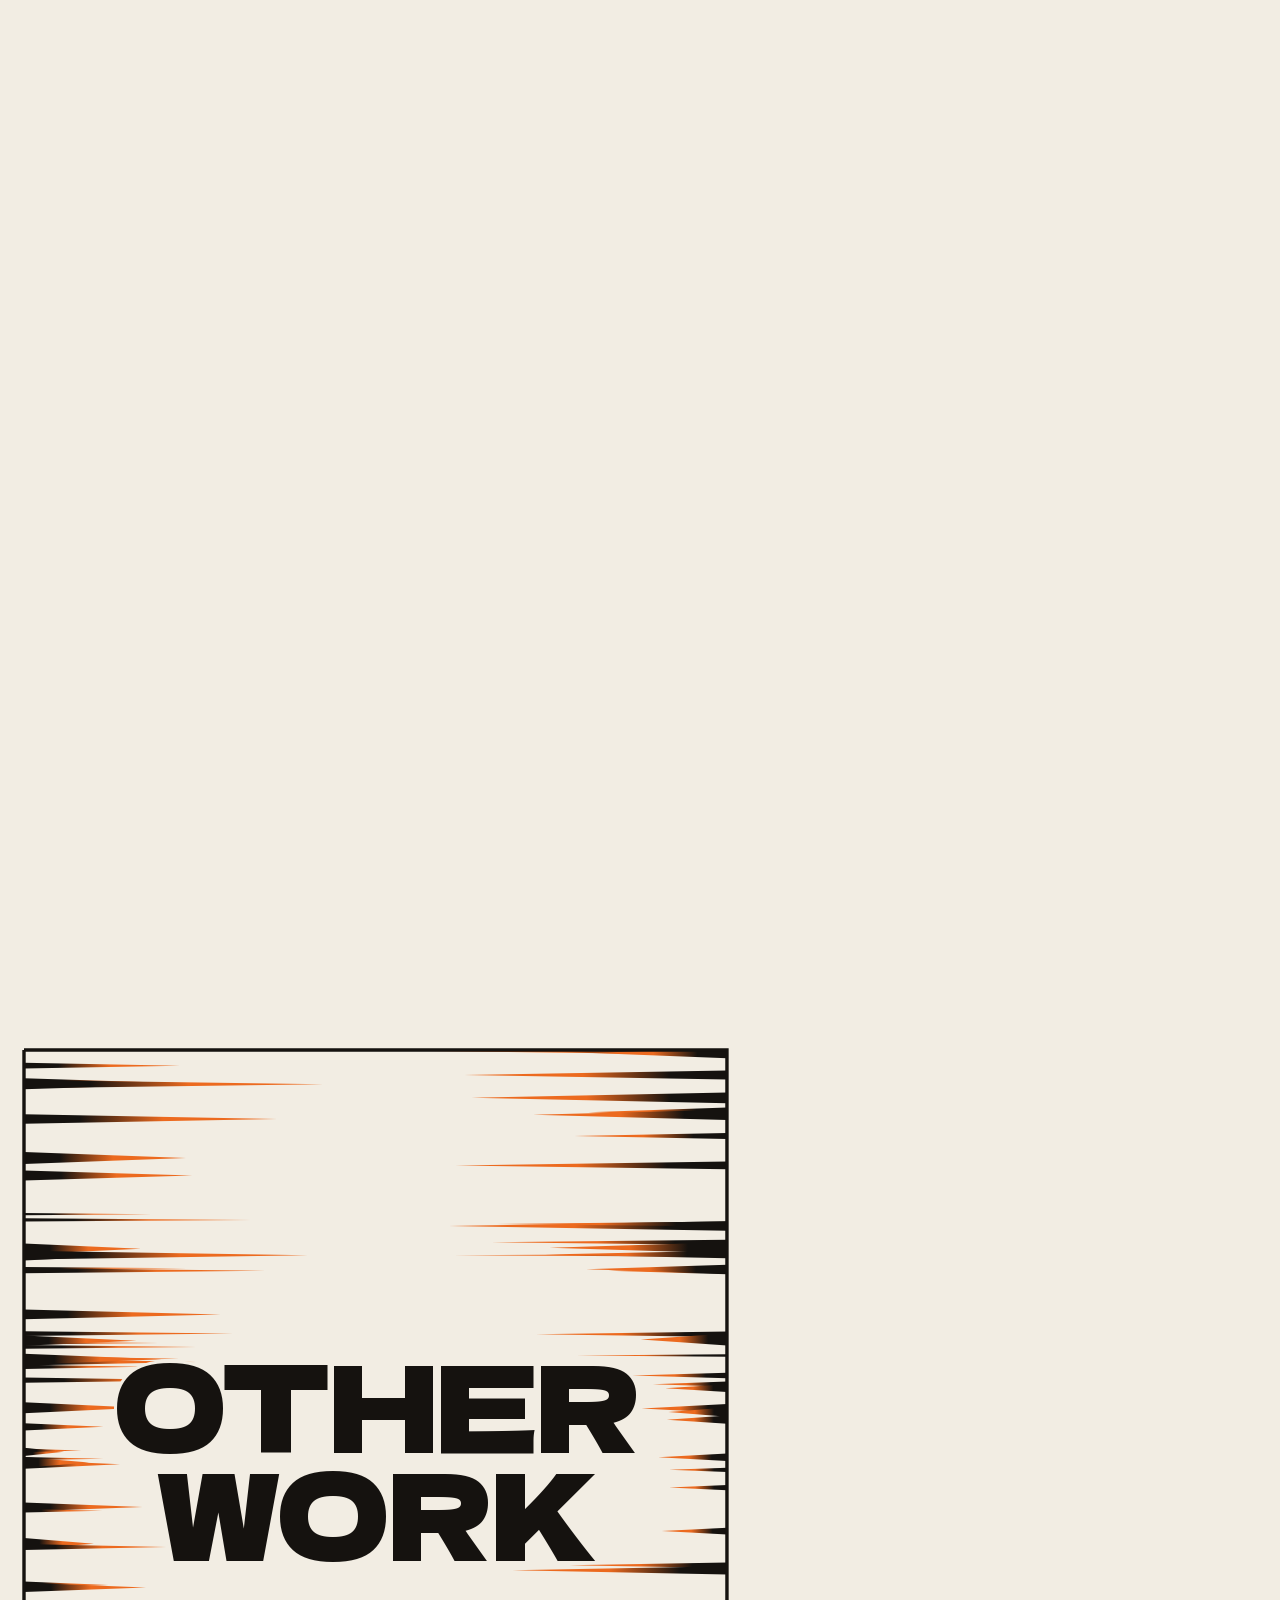
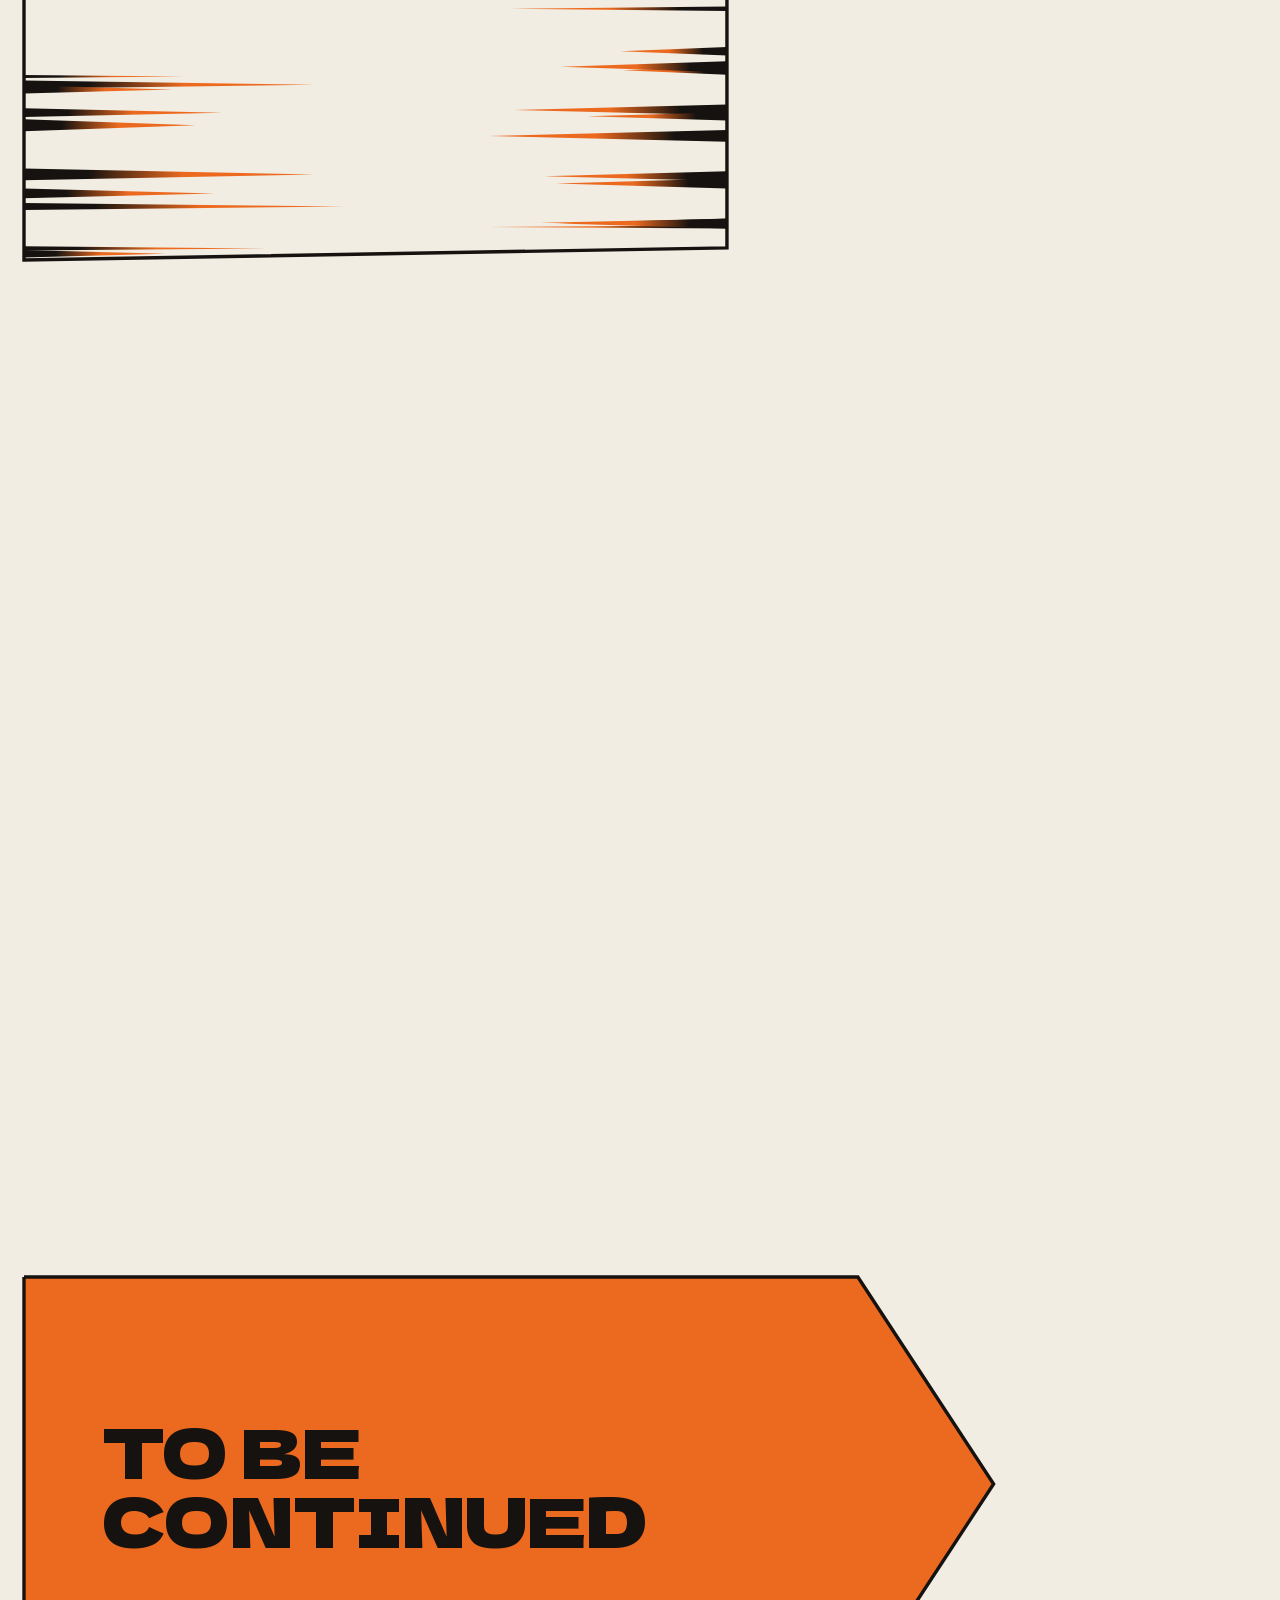
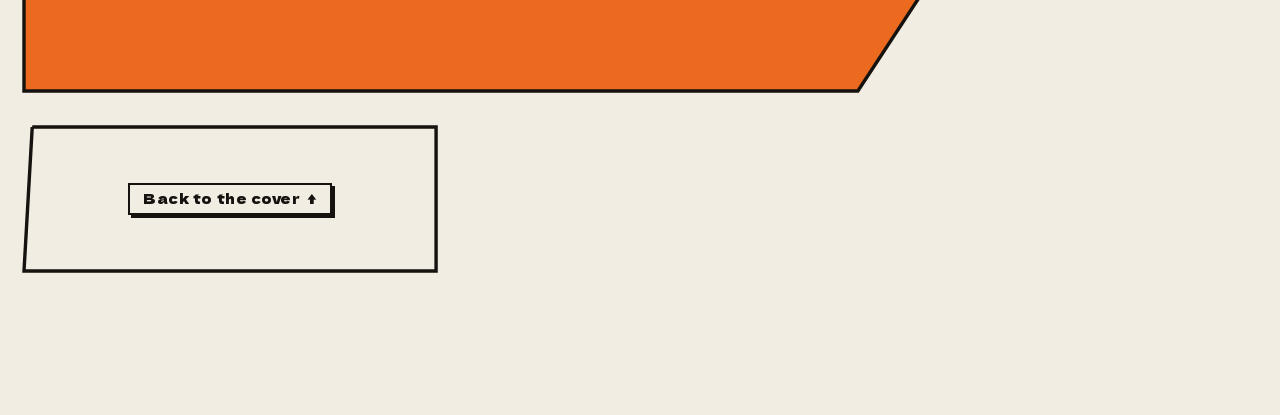
==== commit e3737123: "Smooth glides into place" ====
--- a/index.html
+++ b/index.html
@@ -23,8 +23,8 @@
   <meta name="twitter:card" content="summary_large_image">
   <meta name="twitter:site" content="@awss1i">
   <meta name="twitter:image" content="https://awssalmubarak.com/og.png">
-  <script type="module" crossorigin src="/assets/index-QTUhz8Tg.js"></script>
-  <link rel="stylesheet" crossorigin href="/assets/index-C-bVuLHA.css">
+  <script type="module" crossorigin src="/assets/index-CJiudqPn.js"></script>
+  <link rel="stylesheet" crossorigin href="/assets/index-DHzEPSjO.css">
 </head>
 <body>
   <noscript><div class="fallback">
--- a/assets/index-DHzEPSjO.css
+++ b/assets/index-DHzEPSjO.css
@@ -0,0 +1 @@
+@font-face{font-family:Dela Gothic One;font-style:normal;font-display:swap;font-weight:400;src:url(/assets/dela-gothic-one-latin-400-normal-AgyGD05y.woff2)format("woff2"),url(/assets/dela-gothic-one-latin-400-normal-qxqiosUh.woff)format("woff")}@font-face{font-family:Zen Kaku Gothic New;font-style:normal;font-display:swap;font-weight:400;src:url(/assets/zen-kaku-gothic-new-latin-400-normal-BEdayliK.woff2)format("woff2"),url(/assets/zen-kaku-gothic-new-latin-400-normal-CPSmNJAU.woff)format("woff")}@font-face{font-family:Zen Kaku Gothic New;font-style:normal;font-display:swap;font-weight:700;src:url(/assets/zen-kaku-gothic-new-latin-700-normal-Dgv0FPyh.woff2)format("woff2"),url(/assets/zen-kaku-gothic-new-latin-700-normal-zPVyND5l.woff)format("woff")}@font-face{font-family:Shippori Mincho B1;font-style:normal;font-display:swap;font-weight:700;src:url(/assets/shippori-mincho-b1-latin-700-normal-BA8lGpy2.woff2)format("woff2"),url(/assets/shippori-mincho-b1-latin-700-normal-DtgeO8QJ.woff)format("woff")}@font-face{font-family:JetBrains Mono;font-style:normal;font-display:swap;font-weight:400;src:url(/assets/jetbrains-mono-latin-400-normal-V6pRDFza.woff2)format("woff2"),url(/assets/jetbrains-mono-latin-400-normal-6-qcROiO.woff)format("woff")}@font-face{font-family:Dela Gothic One;font-style:normal;font-weight:400;font-display:swap;src:url([data-uri])format("woff");unicode-range:U+30??,U+FF00-FFEF}:root{--paper:#f2ede3;--paper-2:#e7e0d2;--ink:#15120f;--accent:#ec6a1f;--stroke:3.4px;--margin-w:68px;--mx:0;--my:0;--display:"Dela Gothic One", "Zen Kaku Gothic New", system-ui, sans-serif;--body:"Zen Kaku Gothic New", system-ui, sans-serif;--caption:"Shippori Mincho B1", Georgia, serif;--mono:"JetBrains Mono", ui-monospace, monospace;--pop:cubic-bezier(.2, 1.5, .35, 1);--ink-on:cubic-bezier(.65, 0, .2, 1)}*{box-sizing:border-box}html{background:var(--paper);color:var(--ink);scrollbar-width:thin;scrollbar-color:var(--ink) transparent}body{font:16px/1.5 var(--body);-webkit-font-smoothing:antialiased;margin:0;overflow-x:hidden}::selection{background:var(--accent);color:var(--ink)}a{color:inherit}body:before{content:"";z-index:50;pointer-events:none;background-image:var(--grain);animation:.6s step-end infinite grain;position:fixed;inset:-100px}@keyframes grain{0%{transform:translate(0)}25%{transform:translate(-37px,22px)}50%{transform:translate(19px,-41px)}75%{transform:translate(-12px,-18px)}}.visually-hidden{clip-path:inset(50%);white-space:nowrap;width:1px;height:1px;position:absolute;overflow:hidden}#chapter{padding-right:var(--margin-w)}.free{height:100svh;position:relative}.free.short{height:62svh}.stage-wrap,.beat[style*=--len]{height:var(--len)}.stage{height:100svh;position:sticky;top:0;overflow:hidden}.panel{left:calc(var(--x) * 1%);top:calc(var(--y) * 1%);width:calc(var(--w) * 1%);height:calc(var(--h) * 1%);transition:transform .5s var(--pop);position:absolute}.fill{clip-path:polygon(var(--clip));background:var(--paper);opacity:0;transition:opacity .3s .18s, transform .7s .12s var(--pop);position:absolute;inset:0;overflow:hidden;transform:translateY(14px)scale(.985);container-type:size}.panel.in .fill{opacity:1;transform:none}.frame{pointer-events:none;width:100%;height:100%;position:absolute;inset:0;overflow:visible}.frame path{fill:none;stroke:var(--ink);stroke-width:var(--stroke);stroke-linejoin:miter;vector-effect:non-scaling-stroke;stroke-dasharray:var(--len) var(--len);stroke-dashoffset:var(--len);transition:stroke-dashoffset .75s var(--ink-on)}.panel.in .frame path{stroke-dashoffset:0}.frame .narrow{display:none}@media (hover:hover){.panel.in:hover{transform:translate(-3px,-4px)rotate(-.25deg)}}.stage .depth,.free .depth{transform:translateY(calc((var(--p,.5) - .5) * -36px))}.free .panel{translate:0 calc((var(--p,.5) - .5) * var(--drift,0px))}.free .panel:nth-child(4n+1){--drift:-46px}.free .panel:nth-child(4n+2){--drift:54px}.free .panel:nth-child(4n+3){--drift:-24px}.free .panel:nth-child(4n+4){--drift:34px}.ink .fill{background:var(--ink);color:var(--paper)}.accent .fill{background:var(--accent)}.tone .fill:before{content:"";background-image:radial-gradient(circle, var(--dot,var(--ink)) 1px, transparent 1.45px);transform:translate(calc(var(--mx) * 9px), calc(var(--my) * 9px));-webkit-mask-image:linear-gradient(var(--tone-dir,165deg), #000 0%, #0000008c 35%, transparent 72%);mask-image:linear-gradient(var(--tone-dir,165deg), #000 0%, #0000008c 35%, transparent 72%);opacity:.85;background-size:7px 7px;position:absolute;inset:-30px}.accent-tone .fill:before{--dot:var(--accent);opacity:1;background-size:8px 8px;-webkit-mask-image:linear-gradient(200deg,#000 10%,#000000b3 50%,#0003 100%);mask-image:linear-gradient(200deg,#000 10%,#000000b3 50%,#0003 100%)}.hatch .fill:before{content:"";transform:translate(calc(var(--mx) * -10px), 0);background:repeating-linear-gradient(115deg,#0000 0 14px,#15120f17 14px 16px);position:absolute;inset:-40px}.focus{width:100%;height:100%;position:absolute;inset:0}.letter{font:400 1em/.9 var(--display);letter-spacing:-.01em;margin:0}.sfx{z-index:3;font:400 clamp(34px, 24cqmin, 150px)/1 var(--display);color:var(--ink);-webkit-text-stroke:.12em var(--paper);paint-order:stroke fill;white-space:nowrap;transform:rotate(var(--r,0deg)) scale(0);pointer-events:none;position:absolute}.panel.in .sfx{animation:pop .5s .35s var(--pop) both, boil .45s steps(1) .85s infinite}.ink .sfx{color:var(--paper);-webkit-text-stroke-color:var(--ink)}.accent .sfx,.accent-tone .sfx{color:var(--ink);-webkit-text-stroke-color:var(--paper)}@keyframes pop{0%{transform:rotate(var(--r)) scale(.2);opacity:0}60%{transform:rotate(var(--r)) scale(1.18);opacity:1}to{transform:rotate(var(--r)) scale(1)}}@keyframes boil{0%{transform:rotate(var(--r)) translate(0, 0)}33%{transform:rotate(calc(var(--r) + .7deg)) translate(.6px, -.5px)}66%{transform:rotate(calc(var(--r) - .5deg)) translate(-.5px, .6px)}}.caption{z-index:2;background:var(--paper);border:2.5px solid var(--ink);font:700 1em/1.45 var(--caption);margin:0;padding:.7em .9em;position:relative}.label{font:400 .8rem/1 var(--display);letter-spacing:.14em;text-transform:uppercase;display:inline-block}.kind{font:400 .78rem/1 var(--display);letter-spacing:.08em;text-transform:uppercase;border:2px solid var(--ink);white-space:nowrap;padding:.3em .7em .35em;display:inline-block}.kind-discovered{background:var(--accent)}.kind-reported{background:var(--paper)}.btn,.install{font:400 .85rem/1 var(--display);letter-spacing:.04em;color:var(--ink);background:var(--paper);border:2.5px solid var(--ink);cursor:pointer;box-shadow:3px 3px 0 var(--ink);align-items:center;gap:.5em;padding:.55em .95em;text-decoration:none;transition:transform .15s,box-shadow .15s,background .15s;display:inline-flex}.btn:hover,.install:hover{box-shadow:5px 5px 0 var(--ink);background:var(--accent);transform:translate(-2px,-2px)}.btn:active,.install:active{box-shadow:1px 1px 0 var(--ink);transform:translate(2px,2px)}.btn i,.pr-link i{font-style:normal}:focus-visible{outline:3px solid var(--accent);outline-offset:3px}.title .fill{align-content:center;padding:6cqw;display:grid}.title .focus{opacity:.95}.vol{font:400 clamp(11px, 2.2cqw, 20px)/1 var(--display);letter-spacing:.2em;background:var(--ink);color:var(--paper);padding:.35em .6em;position:absolute;top:5cqh;left:5cqw}.name{z-index:2;text-align:center;justify-items:center;margin:0;display:grid;position:relative}.name span{font-family:var(--display);color:var(--ink);-webkit-text-stroke:.05em var(--paper);paint-order:stroke fill;font-weight:400;line-height:.86;display:block}.name .l1{letter-spacing:-.02em;font-size:min(27cqw,46cqh)}.name .l2{letter-spacing:.01em;font-size:min(10.4cqw,18cqh)}.title.in .name .l1{animation:slam .55s .55s var(--pop) both}.title.in .name .l2{animation:slam .55s .75s var(--pop) both}@keyframes slam{0%{opacity:0;transform:scale(2.4)rotate(-6deg)}55%{opacity:1;transform:scale(.94)rotate(1deg)}to{transform:none}}.brush{z-index:1;justify-self:center;width:70cqw;height:7cqh;margin-top:-2cqh;position:relative}.brush path{fill:none;stroke:var(--accent);stroke-width:14px;stroke-linecap:round;stroke-dasharray:1;stroke-dashoffset:1px}.title.in .brush path{animation:brush .6s 1.1s var(--ink-on) forwards}.still .brush path{stroke-dashoffset:0}@keyframes brush{to{stroke-dashoffset:0}}.vertical .fill{place-items:center;display:grid}.vmail{writing-mode:vertical-rl;font:400 min(56cqw, calc(92cqh / (var(--n) * .8)))/1 var(--display);color:var(--paper);white-space:nowrap;text-decoration:none;transition:color .15s}.vmail:hover{color:var(--accent)}.socials .fill{align-content:end;padding:9%;display:grid}.socials .links{z-index:2;gap:.7rem;display:grid;position:relative}.socials .btn{justify-content:space-between}@container (width<=210px){.socials .links{gap:.5rem}.socials .btn{letter-spacing:0;box-shadow:2px 2px 0 var(--ink);gap:.3em;padding:.45em .5em;font-size:.72rem}.socials .btn i{display:none}}@container (height<=240px){.lead .cue{display:none}.lead .caption{padding:.45em .65em}}@container (height<=190px){.lead .caption{padding:.35em .55em;font-size:12px;line-height:1.3}.lead .toc{gap:0}.lead .toc a{font-size:12.5px;line-height:1.25}}.lead .fill{align-content:space-between;gap:2cqh;padding:5cqmin 6cqmin;display:grid}.lead .caption{font-size:clamp(13px,4.6cqmin,18px)}.toc{gap:.25em;display:grid}.toc a{width:max-content;font:400 clamp(14px, 5.8cqmin, 24px)/1.2 var(--display);align-items:baseline;gap:.8em;text-decoration:none;transition:transform .15s,color .15s;display:flex}.toc b{min-width:2em;color:var(--accent);background:var(--ink);place-items:center;padding:.25em .3em;font-size:max(11px,.62em);font-weight:400;display:inline-grid}.toc a:hover{color:var(--accent);transform:translate(6px)}.cue{font:400 clamp(12px, 5cqmin, 18px)/1 var(--display);letter-spacing:.2em;justify-self:end;align-items:center;gap:.6em;display:inline-flex}.cue i{border-right:3px solid var(--ink);border-bottom:3px solid var(--ink);width:1.1em;height:1.1em;animation:1.1s ease-in-out infinite nudge;transform:rotate(45deg)}@keyframes nudge{50%{transform:translateY(6px)rotate(45deg)}}.tally .fill{place-items:center;display:grid}.tally .depth{z-index:2;text-align:center;justify-items:center;display:grid;position:relative}.big,.mid,.half b{font:400 1em/.85 var(--display);letter-spacing:-.03em;font-variant-numeric:tabular-nums;-webkit-text-stroke:.045em var(--paper);paint-order:stroke fill}.big{font-size:min(52cqw, 62cqh, calc(118cqw / var(--n,2)))}.mid{font-size:min(30cqw, 52cqh, calc(96cqw / var(--n,2)))}.unit{font:400 clamp(12px, 4.6cqmin, 30px)/1.1 var(--display);letter-spacing:.12em;text-transform:uppercase;margin-top:.3em}.num-a .fill{display:block}.num-a .sfx{color:var(--accent)}.num-a .unit{white-space:nowrap;background:var(--accent);color:var(--ink);margin:0;padding:.25em .6em;position:absolute;bottom:7cqh;left:50%;translate:-50%}.pool{width:100%;height:100%;position:absolute;inset:0}.pool-digits{font:400 400px Dela Gothic One,sans-serif}.pool-paper{fill:var(--paper)}.pool-ink{fill:var(--accent)}.pool-mark{stroke:var(--accent);stroke-width:2px;stroke-dasharray:5 6;opacity:0;transition:opacity .5s 1s}.pool-note{font-family:var(--display);letter-spacing:.08em;fill:var(--accent);opacity:0;transition:opacity .5s 1s}.pool.on .pool-mark,.pool.on .pool-note{opacity:1}.split .fill{grid-template-columns:1fr 1fr;place-items:stretch stretch}.half{align-content:center;justify-items:start;gap:.4em;padding:4cqh 4cqw;display:grid;position:relative}.half b{font-size:min(13cqw,40cqh)}.half p{max-width:36ch;font:700 clamp(12px, min(2cqw, 7.5cqh), 18px)/1.4 var(--caption);margin:0}.half .unit{font-size:clamp(12px,2.4cqw,24px)}.disc{background:var(--accent)}.rep{border-left:var(--stroke) solid var(--ink)}.panel.in .letter{animation:slam .6s .3s var(--pop) both}.shake{animation:.32s steps(2,end) both shake}@keyframes shake{0%{transform:translate(6px,-4px)}25%{transform:translate(-7px,3px)}50%{transform:translate(4px,5px)}75%{transform:translate(-3px,-4px)}to{transform:none}}.sum-panel .fill{align-content:center;padding:3cqmin 5cqmin;display:grid}.halftone{width:calc(100% + 20px);height:calc(100% + 20px);transform:translate(calc(var(--mx) * 6px), calc(var(--my) * 4px));position:absolute;top:-10px;left:-10px}.sum{z-index:2;max-width:60%;font:700 clamp(13px, min(3.6cqw, 13cqh), 30px)/1.3 var(--caption);margin:0;position:relative}.sum b{font:400 1.3em var(--display);display:inline-block;position:relative}.uline{z-index:-1;width:112%;height:.42em;position:absolute;bottom:-.18em;left:-6%;overflow:visible}.uline path{fill:none;stroke:var(--accent);stroke-width:9px;stroke-linecap:round;stroke-dasharray:1;stroke-dashoffset:1px}.seen .uline path{animation:uline 6s var(--d) infinite}.still .uline path{stroke-dashoffset:0}@keyframes uline{0%{stroke-dashoffset:1px;opacity:1}8%{stroke-dashoffset:0}70%{stroke-dashoffset:0;opacity:1}80%,to{stroke-dashoffset:0;opacity:0}}.defs-panel .fill{align-content:center;padding:3cqmin 5cqmin;display:grid}.defs{z-index:2;gap:.7rem;margin:0;display:grid;position:relative}.defs .kind{box-shadow:3px 3px 0 var(--ink);transform:rotate(-3deg)}.defs .kind-reported{transform:rotate(2deg)}.defs div{align-items:baseline;gap:1.2rem;display:flex}.defs dt{flex:none;width:8.5em}.defs dd{font:700 clamp(13px, min(2.5cqw, 10cqh), 18px)/1.4 var(--caption);margin:0}.list-panel .fill{flex-direction:column;padding:2.2cqmin 2.4cqmin 0;display:flex}.list-panel .ledger{flex:1;height:auto;min-height:0}.controls{flex-wrap:wrap;align-items:center;gap:.8rem 1.4rem;margin:.4rem 0 .6rem;display:flex}.tabs{display:flex}.tabs button,.sorts button{font:400 .85rem/1 var(--display);letter-spacing:.04em;color:var(--ink);background:var(--paper);border:2.5px solid var(--ink);cursor:pointer;padding:.65em .9em;transition:background .15s,transform .15s}.tabs button+button{border-left:0}.tabs button b{opacity:.6;margin-left:.5em;font-weight:400}.tabs [aria-selected=true]{background:var(--ink);color:var(--paper)}.tabs [aria-selected=true] b{color:var(--accent);opacity:1}.sorts{gap:.4rem;margin-left:auto;display:flex}.sorts [aria-pressed=true]{background:var(--accent)}.tabs button:hover,.sorts button:hover{transform:translateY(-2px)}.bubble{flex:280px;position:relative}.bubble input{width:100%;font:700 1rem/1 var(--caption);color:var(--ink);background:var(--paper);border:2.5px solid var(--ink);border-radius:999px;outline:none;padding:.85em 1.3em;transition:box-shadow .2s}.bubble input:focus{box-shadow:4px 4px 0 var(--accent)}.bubble:after{content:"";background:var(--paper);border-left:2.5px solid var(--ink);border-bottom:2.5px solid var(--ink);width:18px;height:14px;position:absolute;bottom:-11px;left:2.2em;transform:skew(-35deg)}.count{font:400 .8rem/1 var(--display);letter-spacing:.1em;text-transform:uppercase;opacity:.7;margin:.9rem 0 .3rem}.ledger{overscroll-behavior:contain;scrollbar-width:thin;scrollbar-color:var(--accent) #15120f1f;scrollbar-gutter:stable;height:min(68svh,720px);position:relative;overflow-y:auto;-webkit-mask-image:linear-gradient(#0000 0,#000 28px calc(100% - 48px),#0000 100%);mask-image:linear-gradient(#0000 0,#000 28px calc(100% - 48px),#0000 100%)}.ledger.idle{overflow-y:hidden}.ledger-content{transform-origin:50% 0;position:relative}.ledger .empty{text-align:center;font:400 clamp(20px, 3vw, 40px)/1.2 var(--display);position:absolute;inset:30% 0 auto}.row{align-items:center;gap:1rem;padding:0 .6rem;display:flex;position:absolute;top:0;left:0;right:0}.row-repo{cursor:pointer;border-bottom:1.5px solid #15120f24;height:60px}.row-repo:hover{background:#ec6a1f1f}.row-repo:hover .caret{color:var(--accent)}.ch{width:4.4em;font:400 .78rem/1 var(--display);letter-spacing:.08em;opacity:.55;flex:none}.rname{text-overflow:ellipsis;white-space:nowrap;max-width:58%;font:400 clamp(17px, 1.7vw, 24px)/1 var(--display);outline-offset:4px;flex:none;overflow:hidden}.dots{border-bottom:3px dotted #15120f73;flex:1;min-width:2rem;height:0;transform:translateY(6px)}.rstars{font:400 .95rem/1 var(--display);flex:none}.rcount{text-align:center;min-width:2em;font:400 .8rem/1 var(--display);background:var(--ink);color:var(--paper);flex:none;padding:.3em .5em}.caret{flex:none;width:1em;font-size:1rem;transition:color .15s}.row-entry{height:48px;font:400 .9rem/1.2 var(--body);background:#15120f09;padding-left:5.6rem}.row-entry .pr{font:400 .9rem/1 var(--mono);border-bottom:2px solid var(--accent);flex:none;text-decoration:none}.row-entry .pr:hover{background:var(--accent)}.when{width:5.5em;font:700 .85rem/1 var(--caption);opacity:.7;flex:none}.stack{text-overflow:ellipsis;white-space:nowrap;min-width:0;font:400 .85rem/1 var(--mono);opacity:.8;flex:1;overflow:hidden}.stack em{opacity:.7;font-style:normal}.impact{font:400 .75rem/1 var(--display);background:var(--ink);color:var(--accent);flex:none;padding:.3em .5em}.row-entry .kind{font-size:.66rem}.no{font:400 clamp(12px, 3.4cqmin, 20px)/1 var(--display);letter-spacing:.12em;align-items:baseline;gap:.8em;display:inline-flex}.proj .fill{align-content:center;gap:2.4cqh;padding:5cqmin 5.5cqmin;display:grid}.feats-panel .fill{align-content:center;padding:5cqmin 5.5cqmin;display:grid}.proj .depth{transform:translateY(calc(var(--p,0) * -14px));justify-items:start;display:grid}.cursor{font:400 50cqh/1 var(--mono);color:var(--accent);pointer-events:none;animation:1.1s step-end infinite blink;position:absolute;top:4cqh;right:5cqw}@keyframes blink{50%{opacity:0}}.pname{font:400 min(22cqw, 22cqh, calc(100cqw / var(--n)))/.92 var(--display);letter-spacing:-.02em;white-space:nowrap;margin:.1em 0 .05em}.meta{font:400 clamp(12px, 2.6cqmin, 18px)/1 var(--display);letter-spacing:.06em;background:var(--accent);padding:.3em .55em}.proj .caption{font-size:clamp(14px,5cqmin,26px)}.feats{counter-reset:f;gap:.55em;margin:0;padding:0;list-style:none;display:grid}.feats li{counter-increment:f;font:700 clamp(13px, 4.6cqmin, 21px)/1.4 var(--caption);border:2px solid var(--ink);background:var(--paper);opacity:0;padding:.55em .8em .55em 2.6em;position:relative;transform:translate(-18px)}.feats li:before{content:counter(f);font:400 1.1em/1 var(--display);color:var(--accent);-webkit-text-stroke:1px var(--ink);position:absolute;top:.45em;left:.6em}.feats-panel.in .feats li{animation:feat .5s calc(.5s + var(--i) * .1s) var(--pop) forwards}@keyframes feat{to{opacity:1;transform:none}}.acts{flex-wrap:wrap;align-items:center;gap:.8rem;display:flex}.install code{font:400 .9rem/1 var(--mono)}.install span{letter-spacing:.1em;text-transform:uppercase;border-left:2px solid;padding-left:.7em;font-size:.7rem}.install.copied{background:var(--accent)}.termp .fill{padding:5cqmin;overflow:hidden}.term{font:400 clamp(11px, min(2.25cqw, 1.85cqh), 17px)/1.6 var(--mono);white-space:pre;color:var(--paper-2);align-content:start;height:100%;display:grid;overflow:hidden;-webkit-mask-image:linear-gradient(#000 86%,#0000 99%);mask-image:linear-gradient(#000 86%,#0000 99%)}.tl{opacity:0;text-overflow:ellipsis;overflow:hidden}.tl.bad{color:var(--accent)}.tl.note{color:#b9b1a2}.termp.in .tl{animation:line 10ms calc(.4s + var(--i) * 70ms) forwards}.termp.in .tl:first-child{color:var(--paper)}@keyframes line{to{opacity:1}}.solo{z-index:2;place-items:center;height:100%;display:grid;position:relative}.lang{font:400 min(16cqw, 22cqh)/1 var(--display);text-transform:uppercase}.free.flow{height:var(--fh)}.work-title .fill{place-items:center;display:grid}.slam{z-index:2;text-align:center;font:400 min(17cqw, 34cqh, calc(150cqw / var(--n)))/.9 var(--display);letter-spacing:-.02em;color:var(--ink);-webkit-text-stroke:.05em var(--paper);paint-order:stroke fill;justify-items:center;margin:0;display:grid;position:relative}.slam span,.cat span{display:block}.panel.in .slam span{animation:slam .55s calc(.45s + var(--i) * .2s) var(--pop) both}.work-cat .fill{place-items:center;display:grid}.cat{z-index:2;text-align:center;font:400 min(17.6cqh, calc(78.4cqw / var(--n)))/.9 var(--display);letter-spacing:-.01em;color:var(--paper);margin:0;position:relative}.cat-rows{align-content:space-evenly;display:grid;position:absolute;inset:-20% -30%;transform:rotate(-8deg)}.cat-rows span{font:400 9cqh/1 var(--display);color:#0000;-webkit-text-stroke:1px #f2ede333;white-space:nowrap;animation:30s linear infinite paused rows}.cat-rows.playing span{animation-play-state:running}.cat-rows span:nth-child(odd){animation-direction:reverse}.cat-rows span:nth-child(3),.cat-rows span:nth-child(6){-webkit-text-stroke-color:#ec6a1fe6}.cat-rows b{vertical-align:.25em;font-size:.6em;font-weight:400}@keyframes rows{to{transform:translate(-25%)}}.panel.in .cat span{animation:slam .5s calc(.35s + var(--i) * .15s) var(--pop) both}.work-item .fill{align-content:end;justify-items:start;gap:3cqh;padding:9%;display:grid}.item{z-index:2;max-width:min(18ch,100%);font:400 clamp(20px, min(8cqw, 13cqh), 60px)/1.05 var(--display);margin:0;position:relative}.work-item .caption{max-width:48ch;font-size:clamp(14px,3.4cqmin,20px)}.work-item .btn{z-index:2;position:relative}@container (width<=320px){.item{font-size:clamp(17px,7cqw,40px)}.work-item .btn i{display:none}.work-item .btn{letter-spacing:0;padding:.5em .6em;font-size:.72rem}}.tbc .fill{align-items:center;padding:0 16cqw 0 6cqw;display:grid}.tbc .letter{font-size:min(10cqw,30cqh);line-height:1}.back .fill{place-items:center;display:grid}.margin{z-index:40;width:var(--margin-w);writing-mode:vertical-rl;background:var(--ink);color:var(--paper);font:400 .78rem/1 var(--display);letter-spacing:.12em;flex-direction:row;align-items:center;gap:1.4rem;padding:1.4rem 0 1.4rem 16px;display:flex;position:fixed;top:0;bottom:0;right:0}.m-name{color:var(--accent)}.rail{top:0;bottom:0;right:calc(var(--margin-w) - 16px);z-index:41;cursor:pointer;touch-action:none;width:16px;position:fixed}.rail:focus-visible{outline-offset:-3px}.rail-line{background:#f2ede338;width:2px;position:absolute;top:12px;bottom:12px;left:7px}.tick{left:0;top:calc(12px + 13px + var(--t,0) * (100% - 24px - 26px) - 7px);cursor:pointer;background:0 0;border:0;place-items:center;width:16px;height:14px;padding:0;display:grid;position:absolute}.rail-ticks{position:absolute;inset:0}.tick b{background:var(--paper);opacity:.55;width:10px;height:2px;transition:width .2s,background .2s,opacity .2s}.tick.on b{background:var(--accent);opacity:1;width:14px}.tick span{font:400 .7rem/1 var(--display);letter-spacing:.06em;white-space:nowrap;color:var(--paper);background:var(--ink);opacity:0;pointer-events:none;transition:opacity .15s, transform .2s var(--pop);padding:.45em .7em;position:absolute;top:50%;right:24px;transform:translate(6px,-50%)}.tick:hover span,.tick:focus-visible span,.rail.dragging .tick.on span{opacity:1;transform:translateY(-50%)}.rail-thumb{background:var(--accent);width:14px;height:26px;color:var(--ink);font:400 8px/1 var(--display);cursor:grab;will-change:transform;box-shadow:0 0 0 2px var(--ink);place-items:center;display:grid;position:absolute;top:12px;left:1px}.rail.dragging .rail-thumb{cursor:grabbing}.rail-thumb span{position:relative}.rail-thumb:before{content:"";background:var(--paper);transform-origin:top;position:absolute;inset:0;transform:scaleY(0)}.rail-thumb.holding:before{animation:hold var(--hold,.6s) linear}@keyframes hold{0%{transform:scaleY(1)}}.rail.dragging,.rail.dragging~*{-webkit-user-select:none;user-select:none}@media (aspect-ratio>4/5){html{scrollbar-width:none}html::-webkit-scrollbar{display:none}}.m-line{text-align:center;min-height:0;font:700 .74rem/1.35 var(--caption);letter-spacing:.02em;opacity:.85;flex:1}.m-mail{border-left:2px solid var(--accent);padding:.7em 0;text-decoration:none}.m-mail:hover{color:var(--accent)}.folio{z-index:40;background:var(--paper);border:2px solid var(--ink);font:400 .72rem/1 var(--display);letter-spacing:.08em;pointer-events:none;align-items:baseline;gap:.6em;padding:.35em .6em;display:flex;position:fixed;bottom:12px;left:14px}.folio-n{color:var(--accent);-webkit-text-stroke:.5px var(--ink)}.folio.flip{animation:flip .4s var(--pop)}@keyframes flip{0%{transform:rotateX(90deg)}}.speed{z-index:45;pointer-events:none;width:100vw;height:100vh;position:fixed;inset:0}@media (aspect-ratio<=4/5){:root{--margin-w:0px;--stroke:3px;--foot:30px}#chapter{padding-top:40px}.panel{left:calc(var(--nx) * 1%);top:calc((100% - var(--foot)) * var(--ny) / 100);width:calc(var(--nw) * 1%);height:calc((100% - var(--foot)) * var(--nh) / 100)}.folio{font-size:.66rem;bottom:6px;left:10px}.fill{clip-path:polygon(var(--nclip))}.frame .wide{display:none}.frame .narrow{display:inline}.free{height:calc(100svh - 40px)}.stage{height:calc(100dvh - 40px);transition:height .35s cubic-bezier(.3,0,.2,1);top:40px}.free.short{height:46svh}.margin{writing-mode:horizontal-tb;flex-direction:row;gap:.8rem;width:auto;height:40px;padding:0 12px;font-size:.7rem;bottom:auto;left:0}.m-line,.rail{display:none}.margin{padding-left:12px}.m-name{flex:1}.m-mail{border-left:0;border-bottom:2px solid var(--accent);padding:.3em 0}.socials .fill{align-content:center;padding:4cqmin 5cqmin}.socials .links{flex-wrap:wrap;gap:.5rem;display:flex}.socials .btn{padding:.5em .7em;font-size:.75rem}.socials .sfx{font-size:30px;bottom:6%;right:5%;top:auto!important;left:auto!important}.lead .fill{gap:1.2cqh;padding:4.5cqmin 5cqmin}.lead .caption{padding:.5em .7em;font-size:12px}.toc a{font-size:14px}.split .fill{grid-template-rows:1fr 1fr;grid-template-columns:1fr}.rep{border-left:0;border-top:var(--stroke) solid var(--ink)}.half{padding:3cqh 5cqw}.half b{font-size:min(20cqw,17cqh)}.half p{font-size:12px;line-height:1.3}.defs dt{width:7.5em}.defs .kind{font-size:.72rem}.proj .caption{padding:.55em .75em;font-size:clamp(13px,4.6cqmin,20px)}.proj .fill{gap:1.6cqh}.proj .depth{transform:none}.term{line-height:1.5}.project.beat{height:auto}.project .stage{height:calc(200svh - 80px);position:relative;top:0}.folio>*{position:relative}.folio:before{content:"";background:var(--accent);opacity:.35;transform-origin:0;position:absolute;inset:0;transform:scaleX(0)}.folio.holding:before{animation:.6s linear hold-folio}@keyframes hold-folio{0%{transform:scaleX(0)}to{transform:scaleX(1)}}.feats{gap:.4em}.feats li{padding:.45em .7em .45em 2.3em;font-size:clamp(12px,4.2cqmin,18px);line-height:1.3}.defs{gap:.45rem}.defs dd{font-size:12px;line-height:1.3}.free.flow{height:var(--nfh)}.controls{gap:.5rem .6rem}.tabs button,.sorts button{padding:.55em .6em;font-size:.72rem}.bubble input{padding:.7em 1em;font-size:.9rem}.sorts{margin-left:0}.row-repo{gap:.6rem;height:64px}.ch{width:4em}.rname{flex:1;min-width:0;max-width:none;font-size:16px}.rname small,.dots{display:none}.rstars{font-size:.8rem}.row-entry{flex-wrap:wrap;align-content:center;gap:.3rem .7rem;height:62px;padding-left:1rem}.row-entry .stack{flex-basis:100%;order:5}}@media (aspect-ratio<=4/5) and (height<=620px){.sum{max-width:70%;font-size:12px}.defs{gap:.3rem}.defs dt{width:7em}.defs .kind{font-size:11px}.defs dd{font-size:11.5px;line-height:1.25}.controls{gap:.4rem .5rem;margin:.2rem 0 .3rem}.bubble input{padding:.5em .9em;font-size:.85rem}.count{margin:.5rem 0 .2rem;font-size:.7rem}.proj .fill{gap:6px}.proj .caption{padding:.45em .65em;font-size:12px}.proj .btn,.proj .install{padding:.45em .8em}.install code{font-size:.8rem}}.rotate{display:none}@media (orientation:landscape) and (height<=500px) and (pointer:coarse){.rotate{z-index:60;background:var(--paper);padding:14px;display:grid;position:fixed;inset:0}.rotate-panel{text-align:center;border:var(--stroke) solid var(--ink);align-content:center;place-items:center;gap:10px;display:grid;position:relative;overflow:hidden;container-type:size}.rotate-burst{background:repeating-conic-gradient(var(--ink) 0deg .55deg, transparent .55deg 3.6deg);position:absolute;inset:-30%;-webkit-mask-image:radial-gradient(46% 40%,#0000 55%,#000 100%);mask-image:radial-gradient(46% 40%,#0000 55%,#000 100%)}.rotate-phone{border:4px solid var(--ink);background:var(--paper);width:34px;height:58px;box-shadow:inset 0 -8px 0 -4px var(--accent);animation:turn 2.4s var(--ink-on) infinite;border-radius:7px;position:relative}.rotate-title{font:400 min(9cqw, 22cqh)/1 var(--display);color:var(--ink);-webkit-text-stroke:.05em var(--paper);paint-order:stroke fill;margin:0;position:relative}.rotate-line{font:700 14px/1.3 var(--caption);background:var(--paper);border:2px solid var(--ink);margin:0;padding:.4em .8em;position:relative}.rotate .sfx{transform:rotate(var(--r));font-size:34px;animation:.45s step-end infinite boil}}@keyframes turn{0%,20%{transform:rotate(-90deg)}55%,to{transform:rotate(0)}}.still *,.still :before,.still :after{transition:none!important;animation:none!important}.still .sfx,.still .stamp{transform:rotate(var(--r,0deg))}.still .feats li,.still .tl{opacity:1;transform:none}.still .slam span,.still .cat span{animation:none}.still .frame path,.still .brush path{stroke-dashoffset:0}.still body:before{animation:none}.fallback{max-width:70ch;font:700 1rem/1.6 var(--caption);margin:0 auto;padding:8vh 6vw}.fallback h1,.fallback h2{font:400 clamp(28px, 6vw, 56px)/1 var(--display);margin:1.4em 0 .4em}.fallback a{border-bottom:2px solid var(--accent);text-decoration:none}
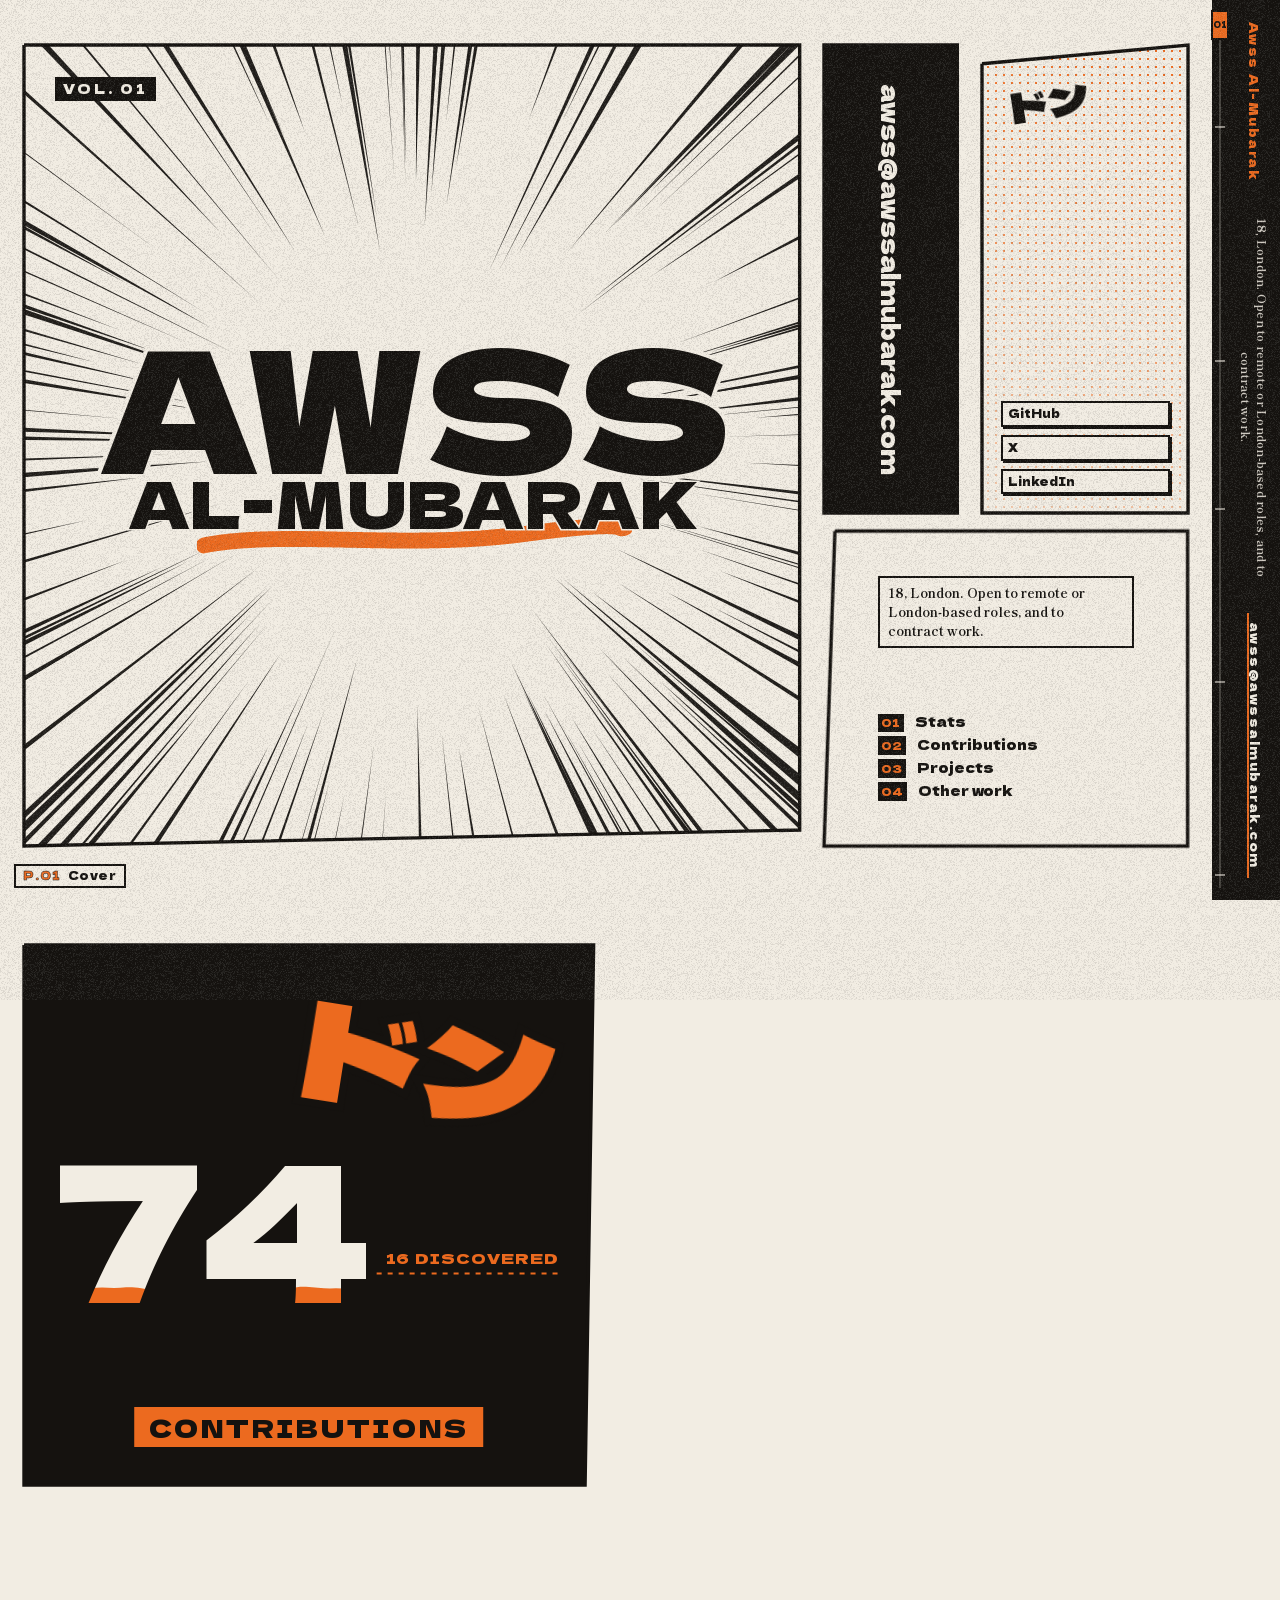
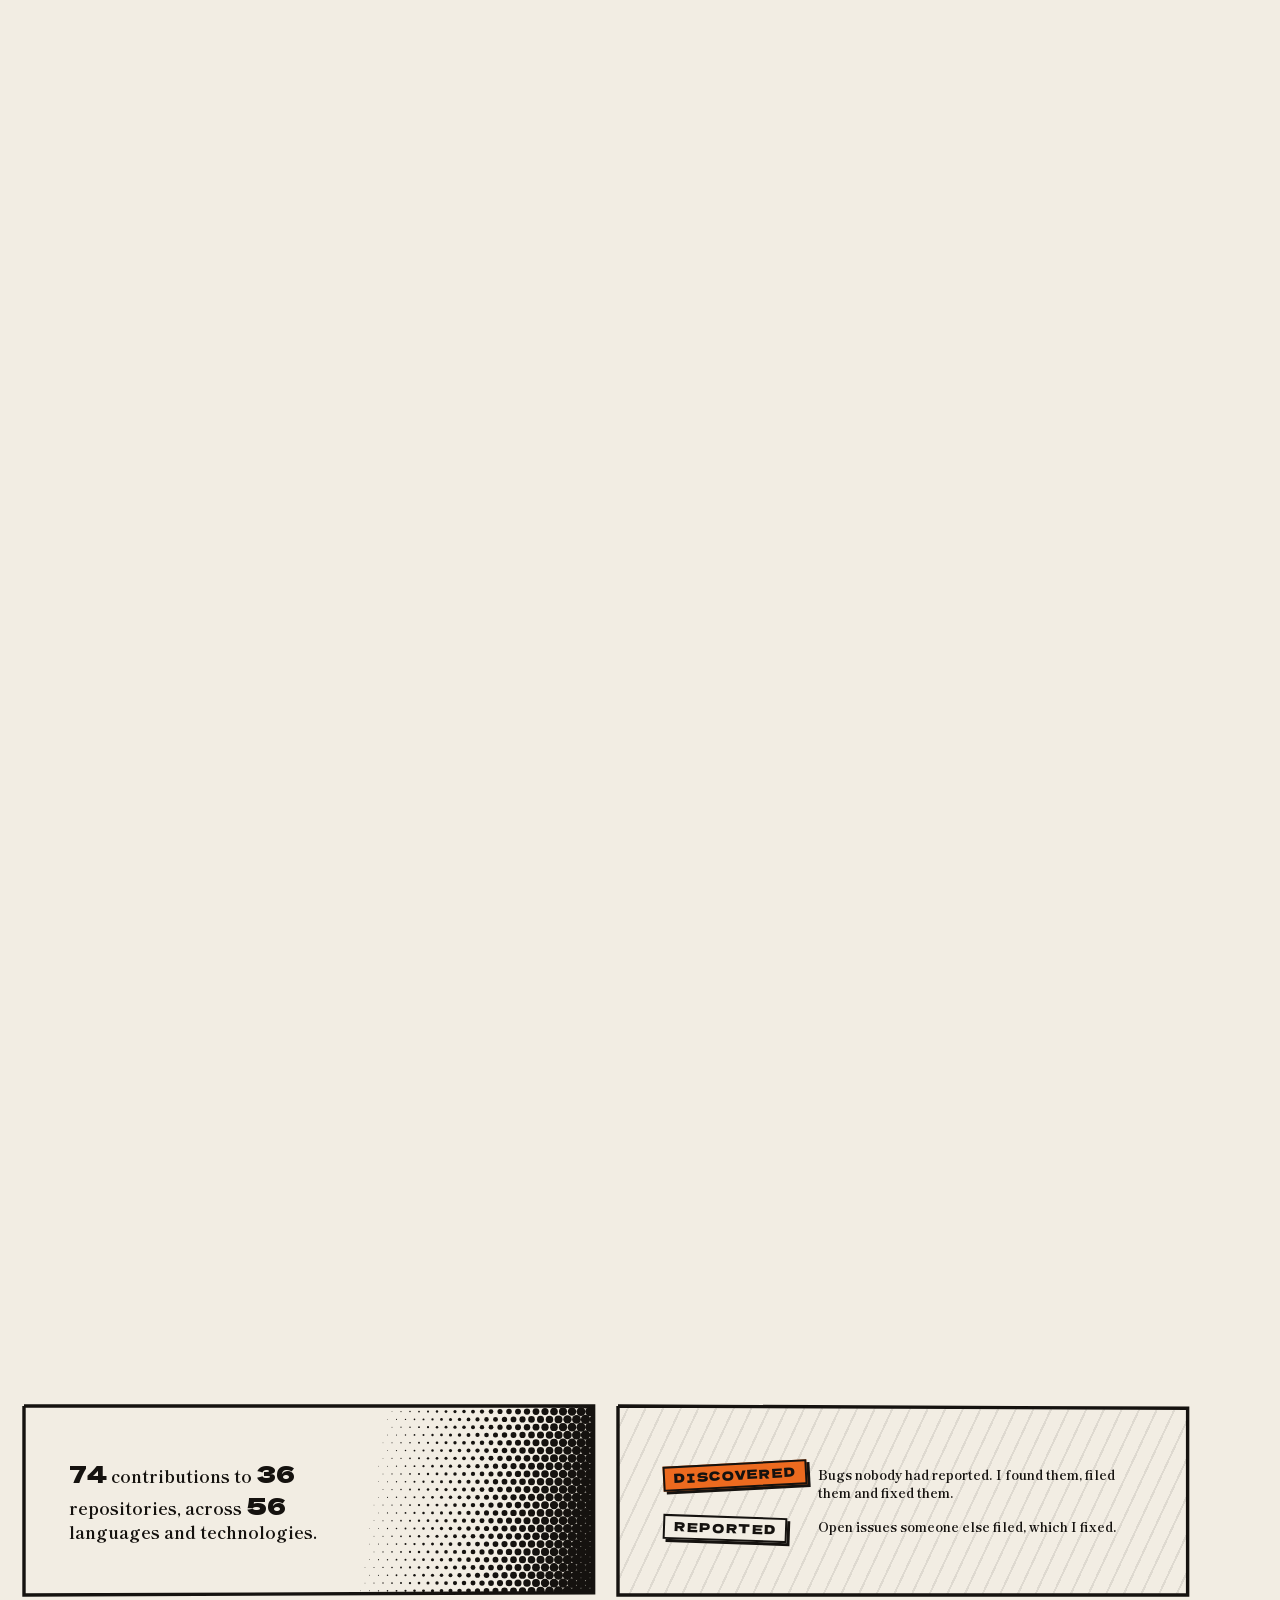
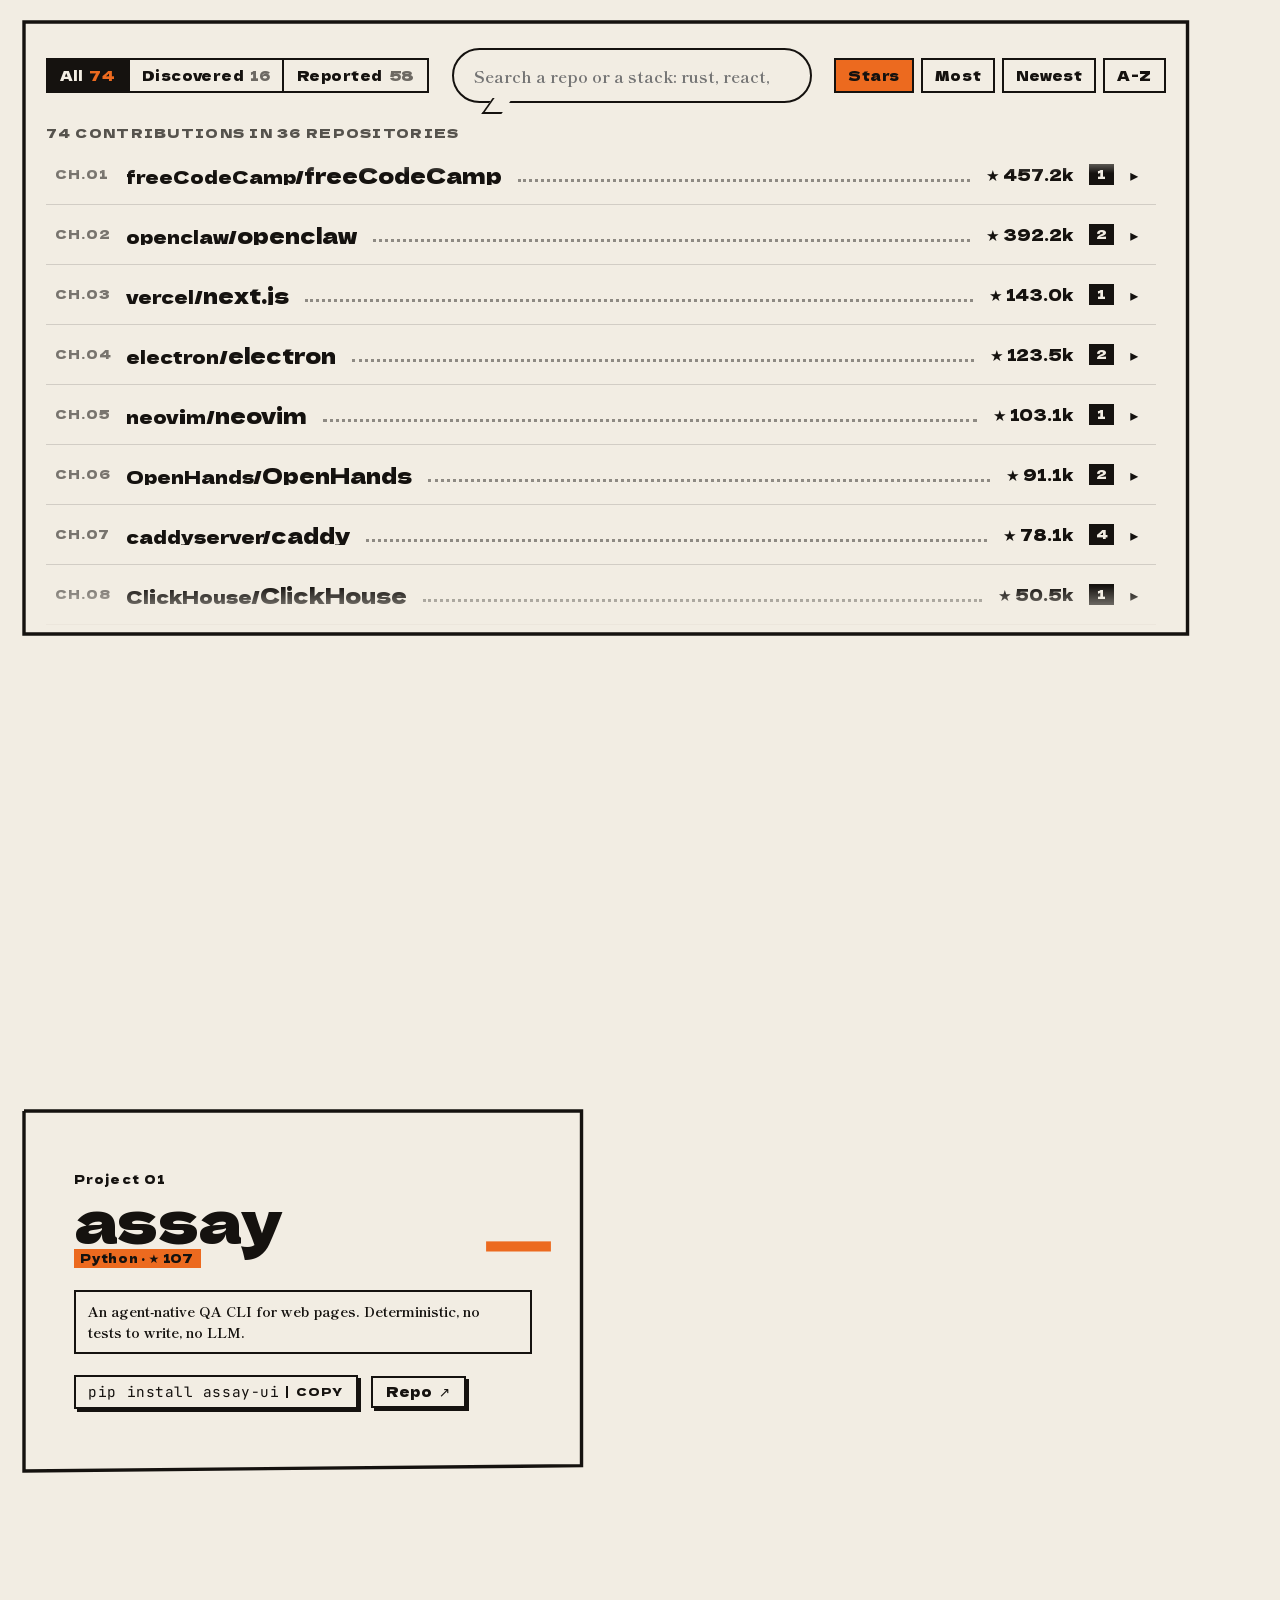
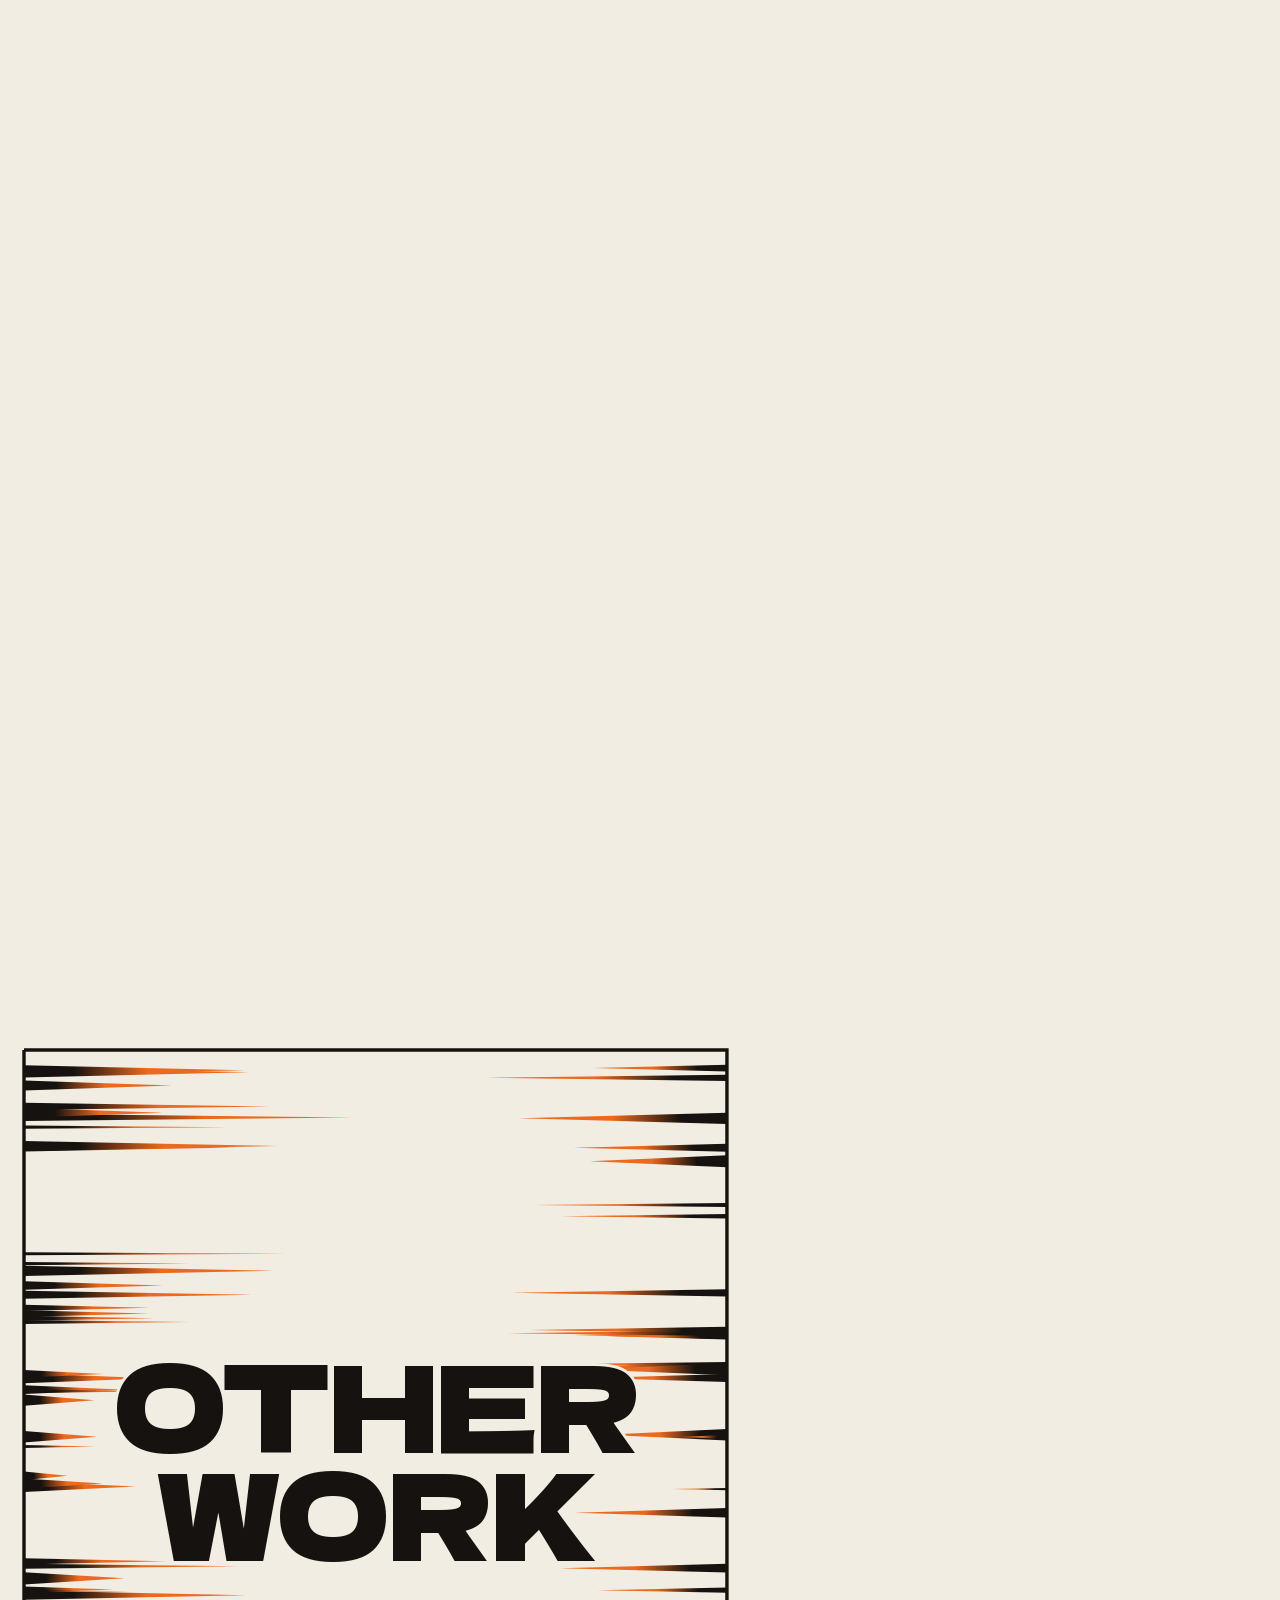
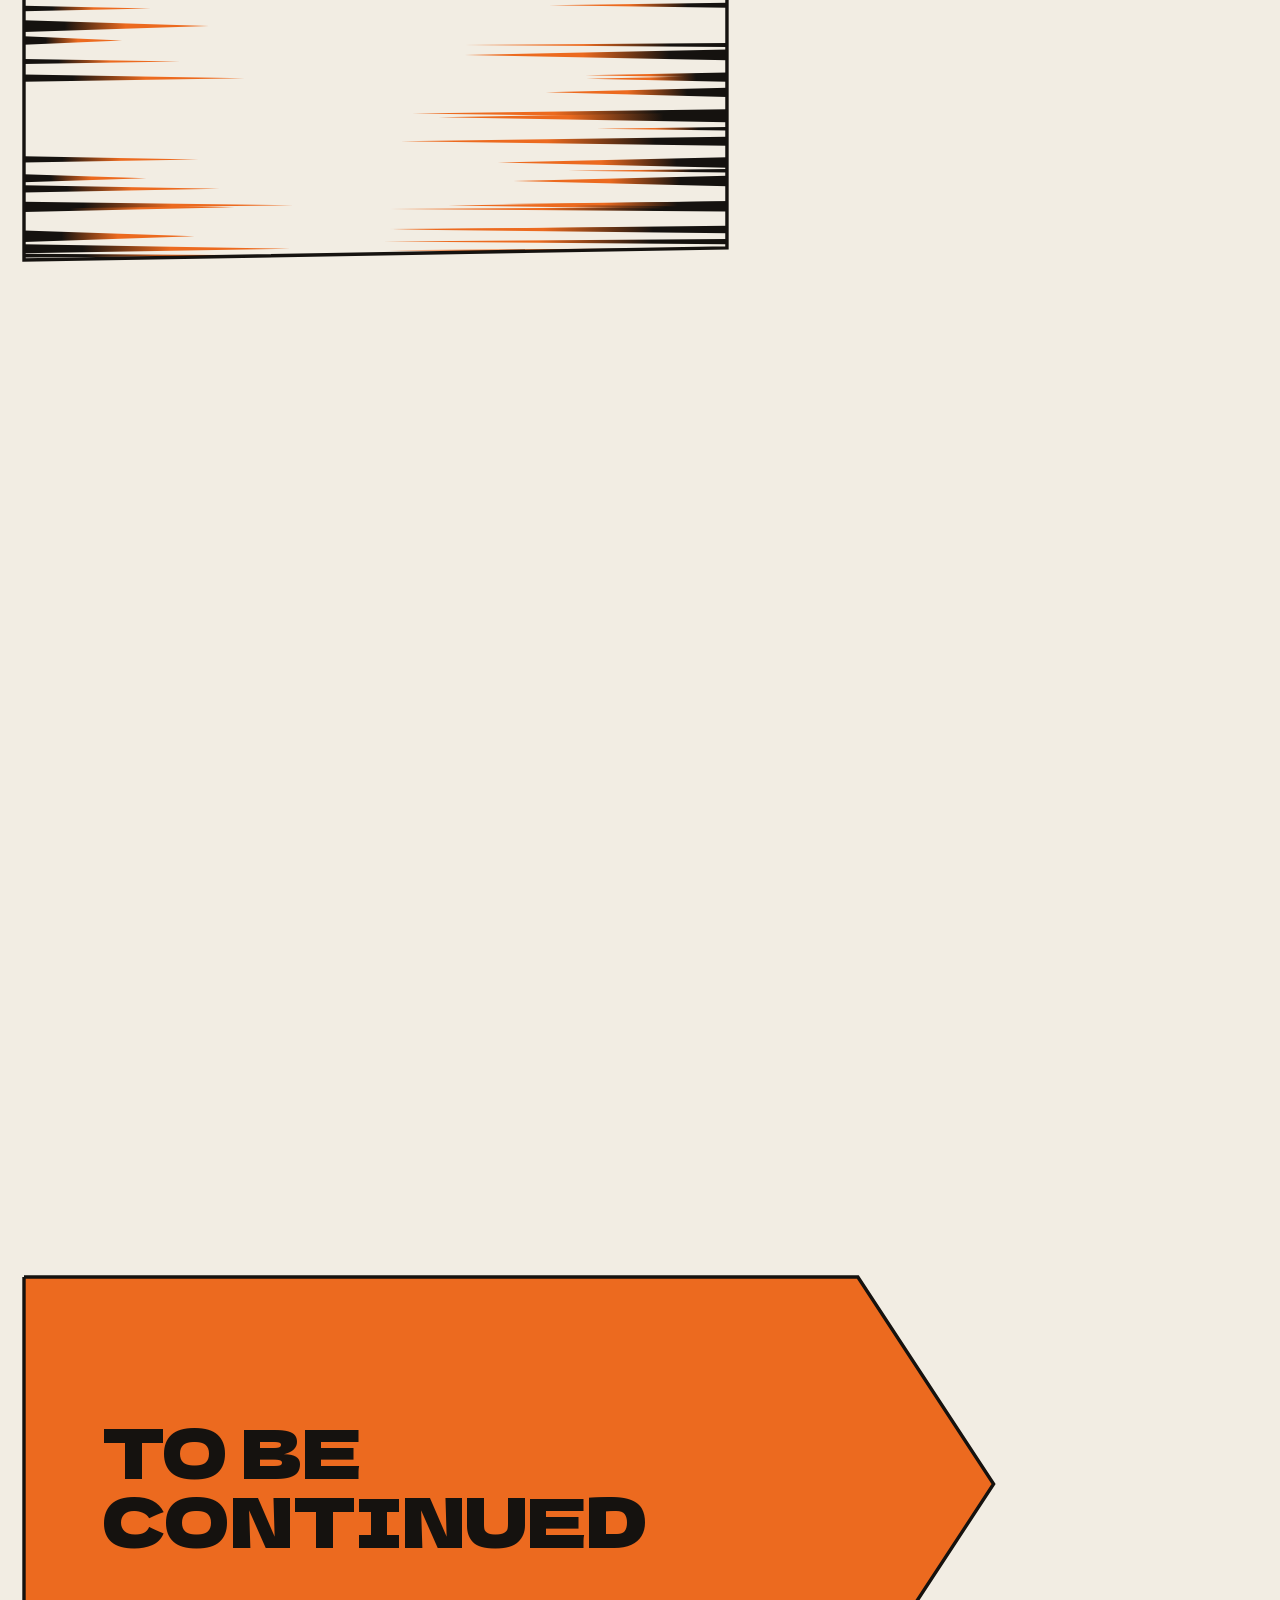
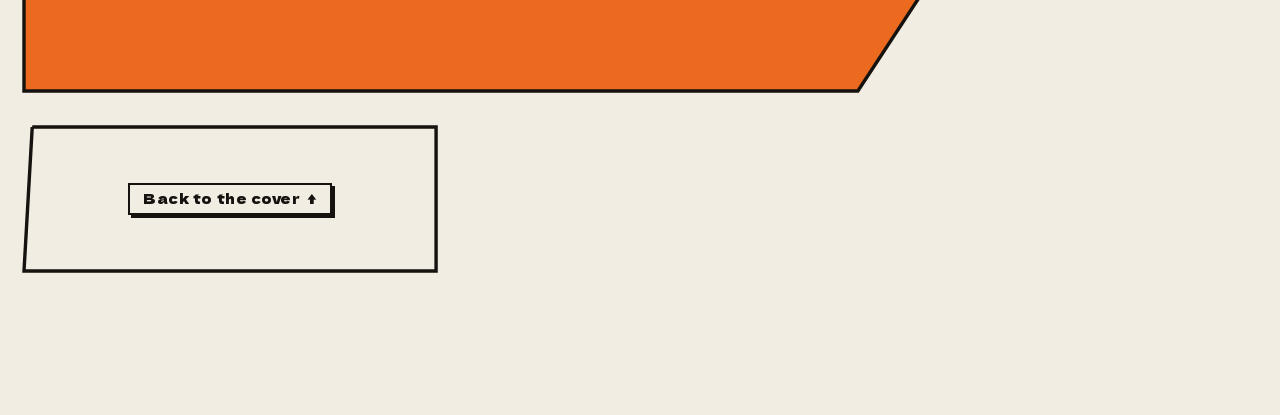
==== commit 294777e5: "Smoother ordinary scrolling" ====
--- a/index.html
+++ b/index.html
@@ -23,7 +23,7 @@
   <meta name="twitter:card" content="summary_large_image">
   <meta name="twitter:site" content="@awss1i">
   <meta name="twitter:image" content="https://awssalmubarak.com/og.png">
-  <script type="module" crossorigin src="/assets/index-CJiudqPn.js"></script>
+  <script type="module" crossorigin src="/assets/index-Bmj0l9g7.js"></script>
   <link rel="stylesheet" crossorigin href="/assets/index-DHzEPSjO.css">
 </head>
 <body>
